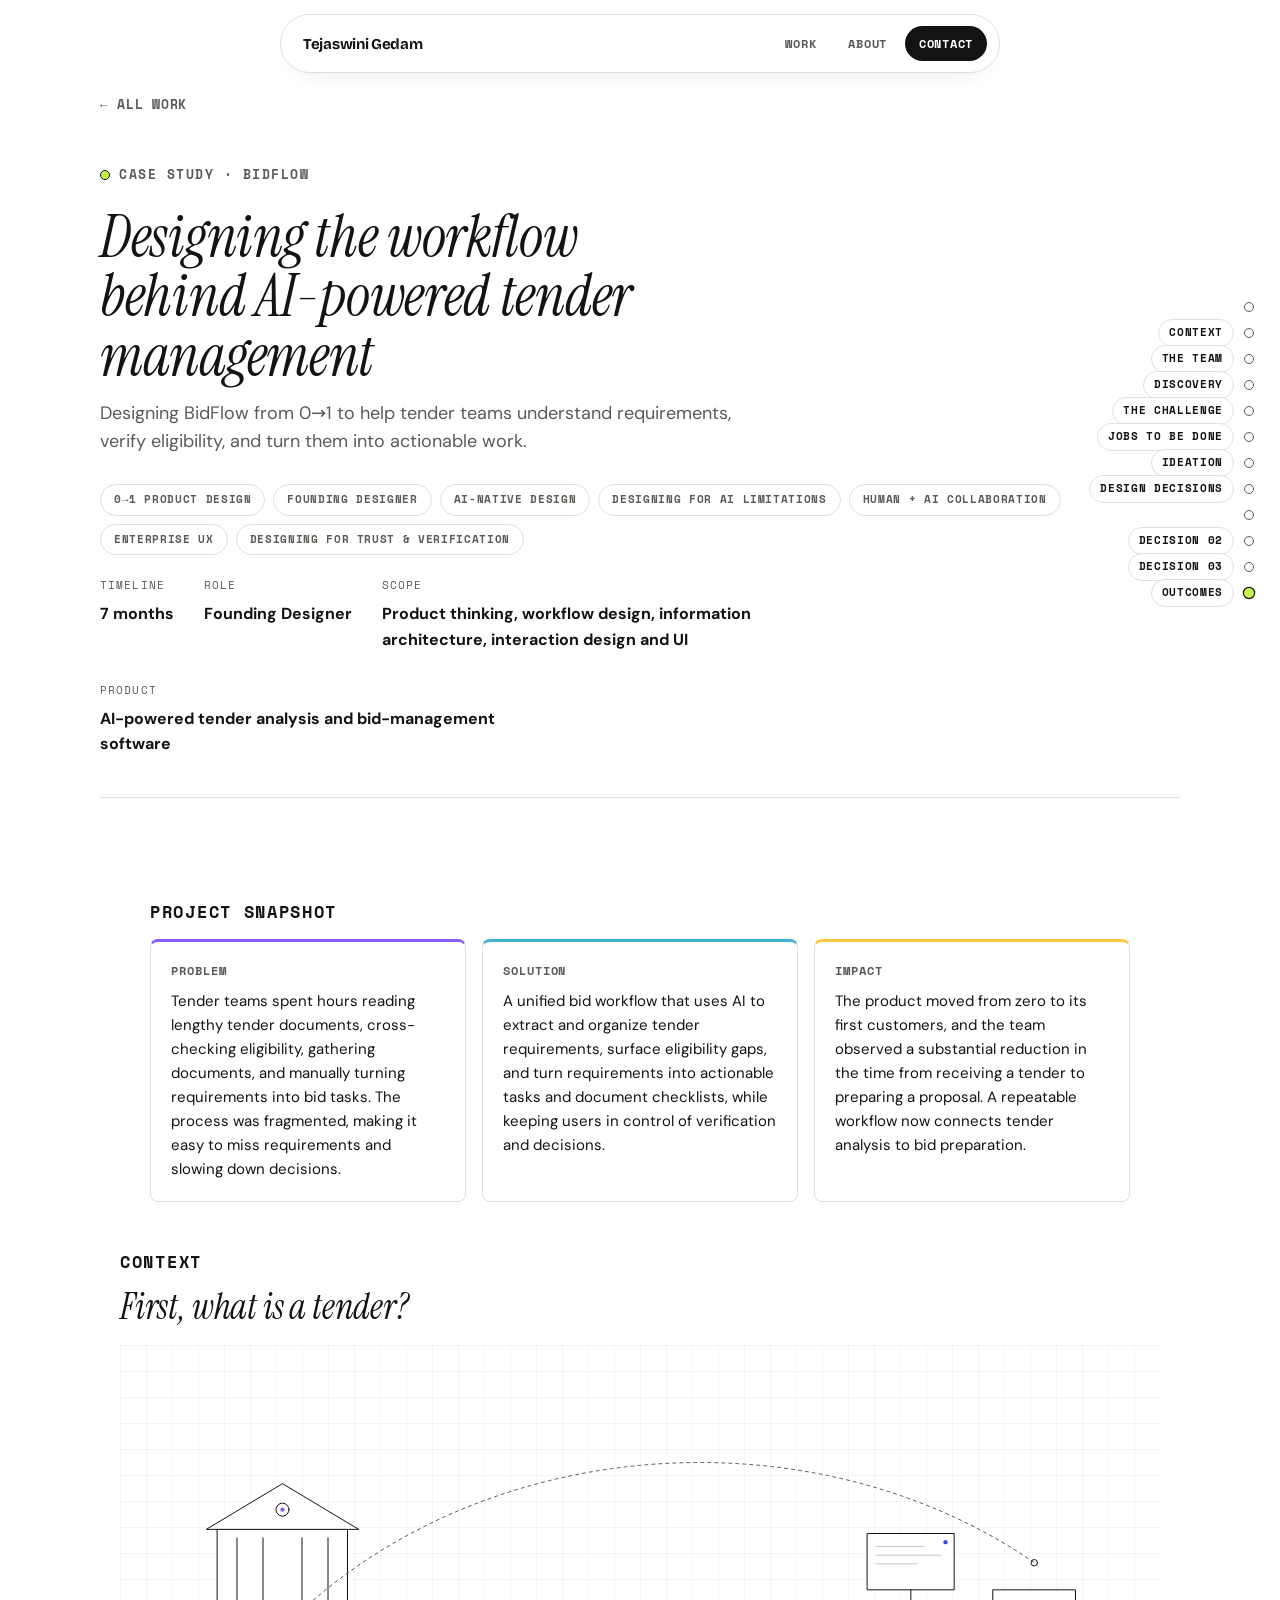
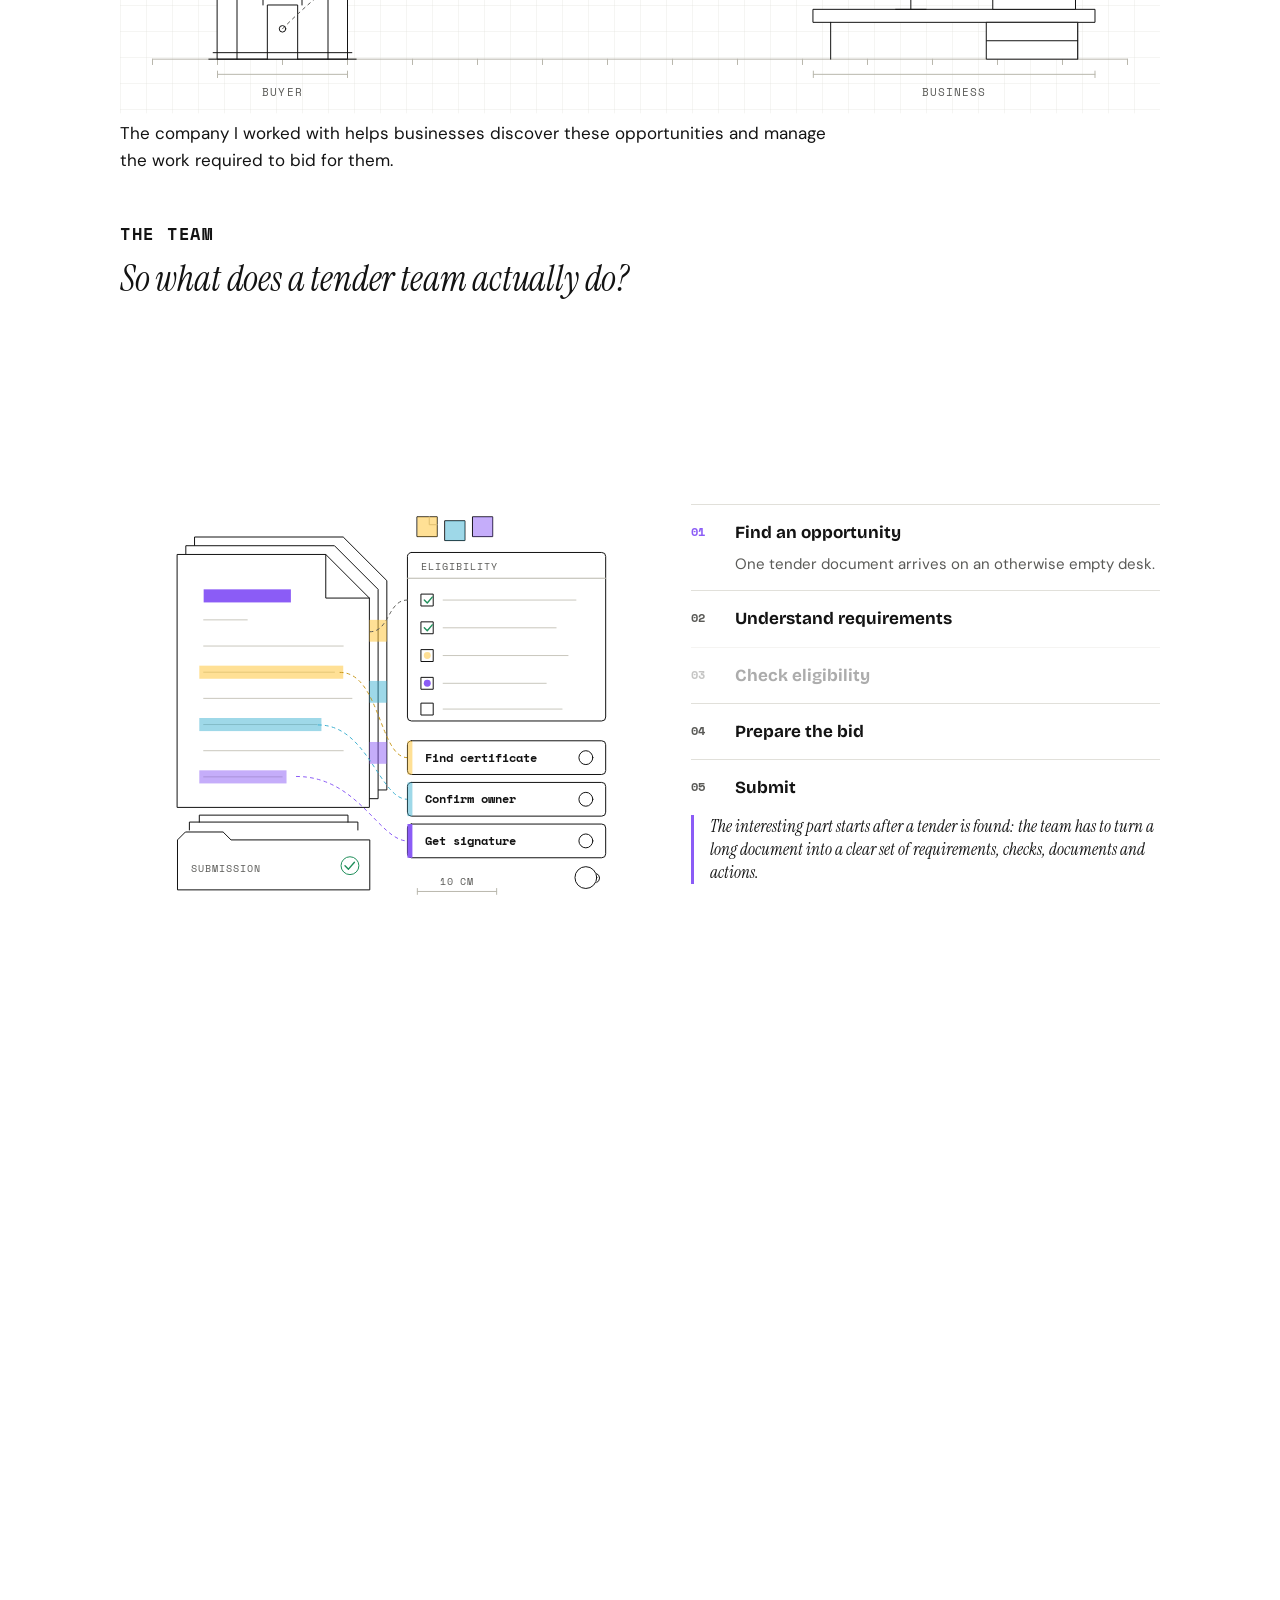
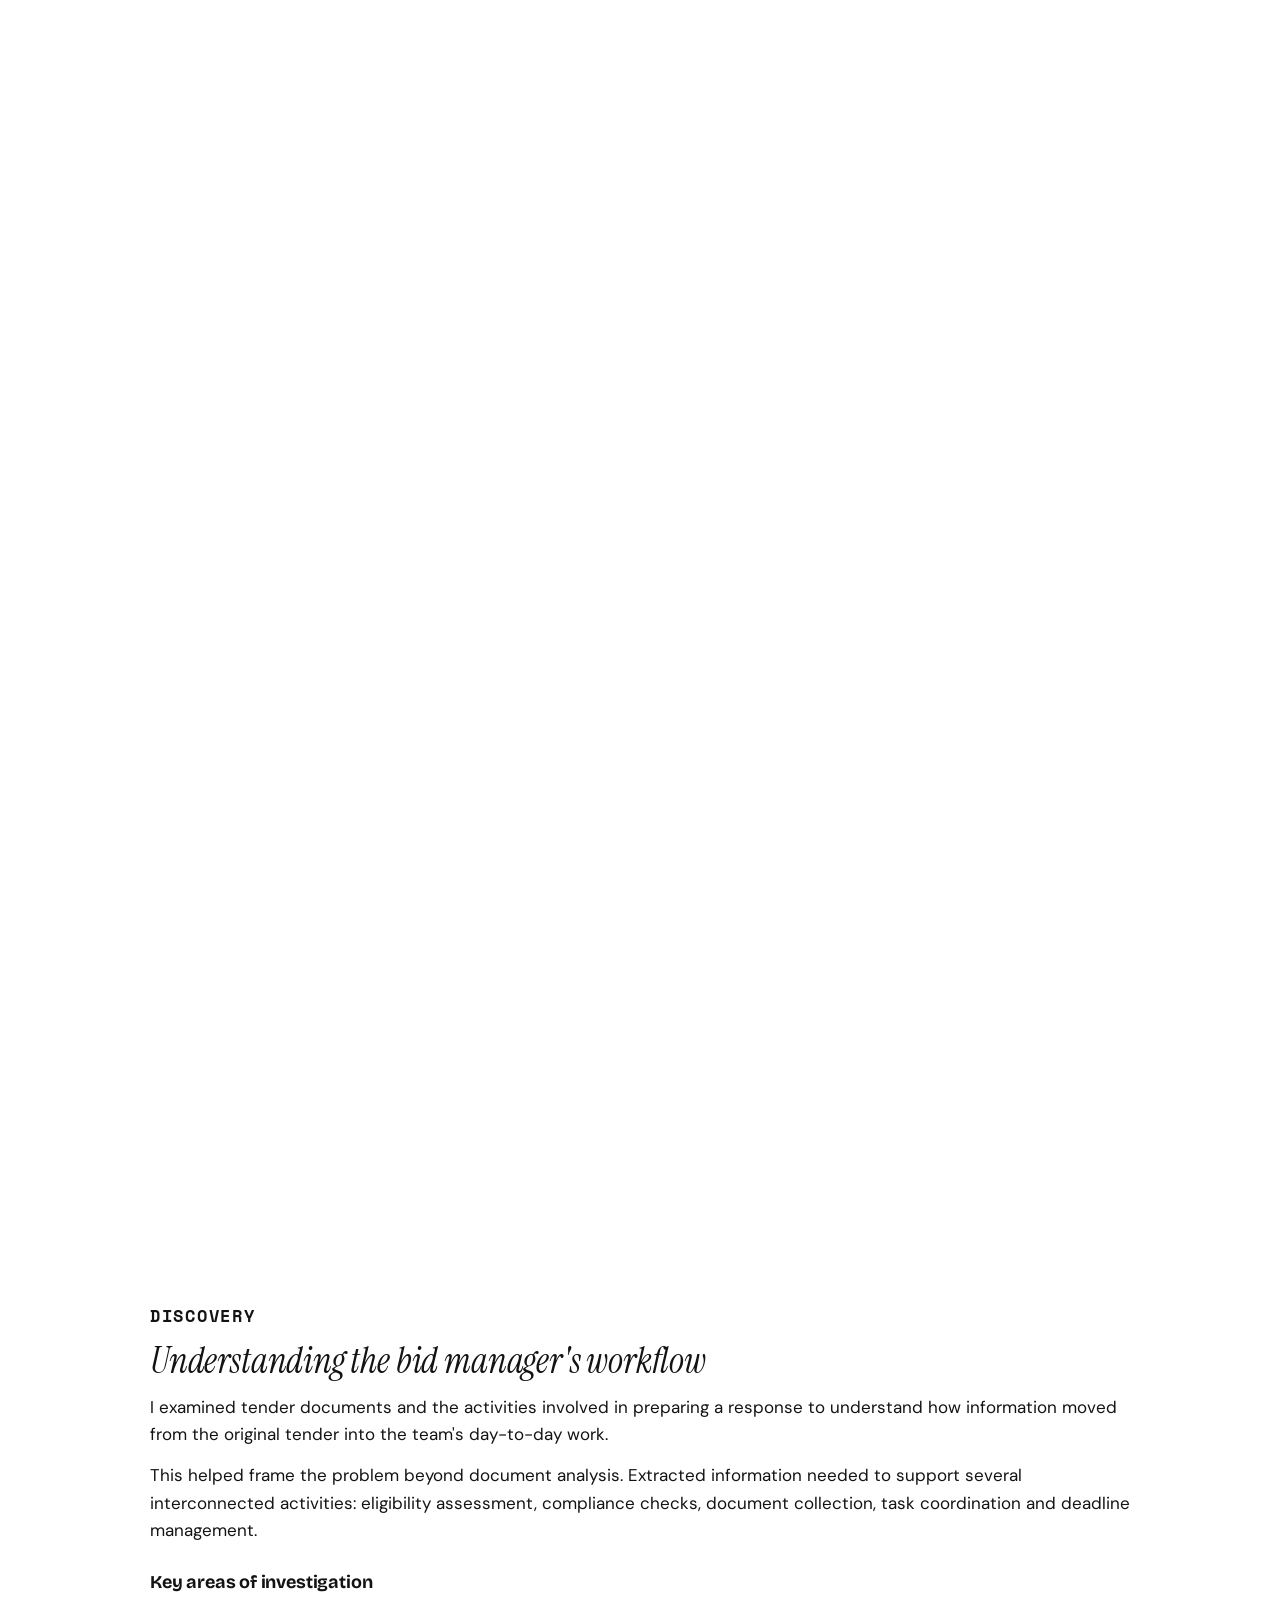
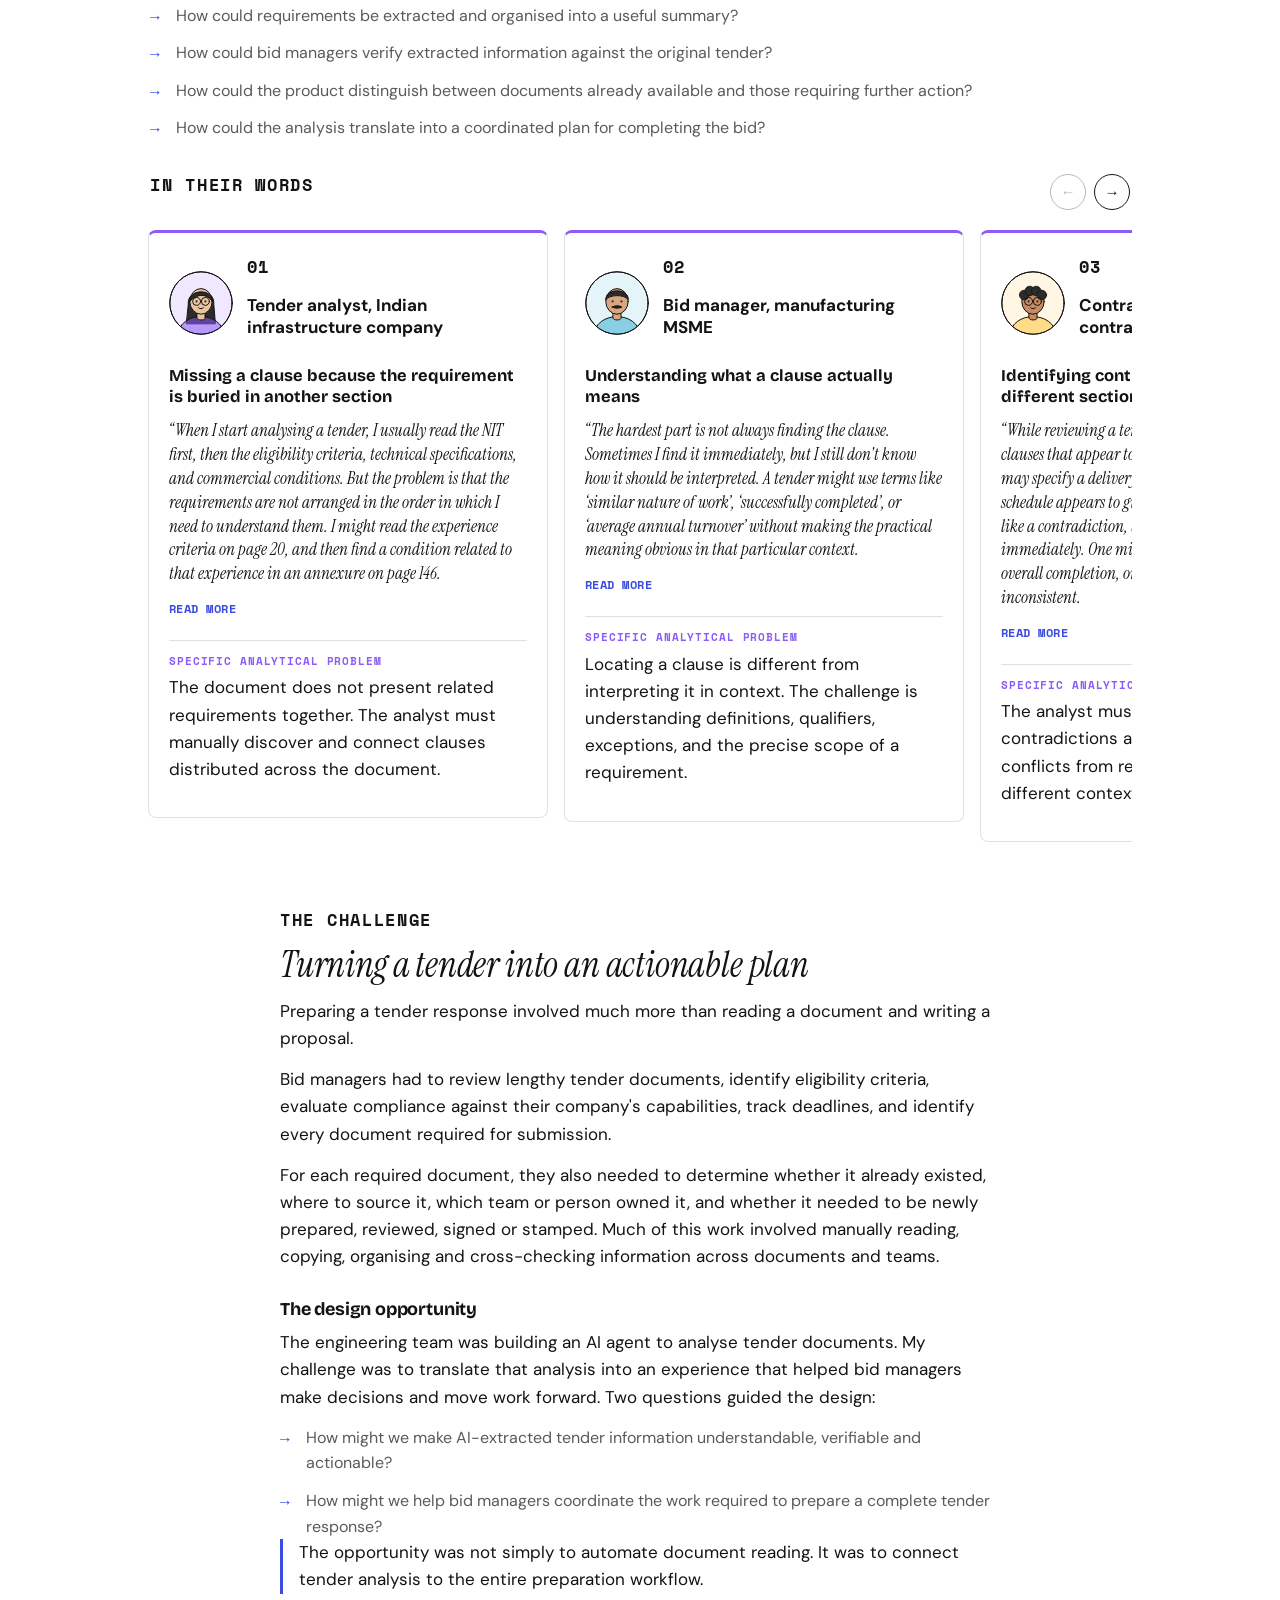
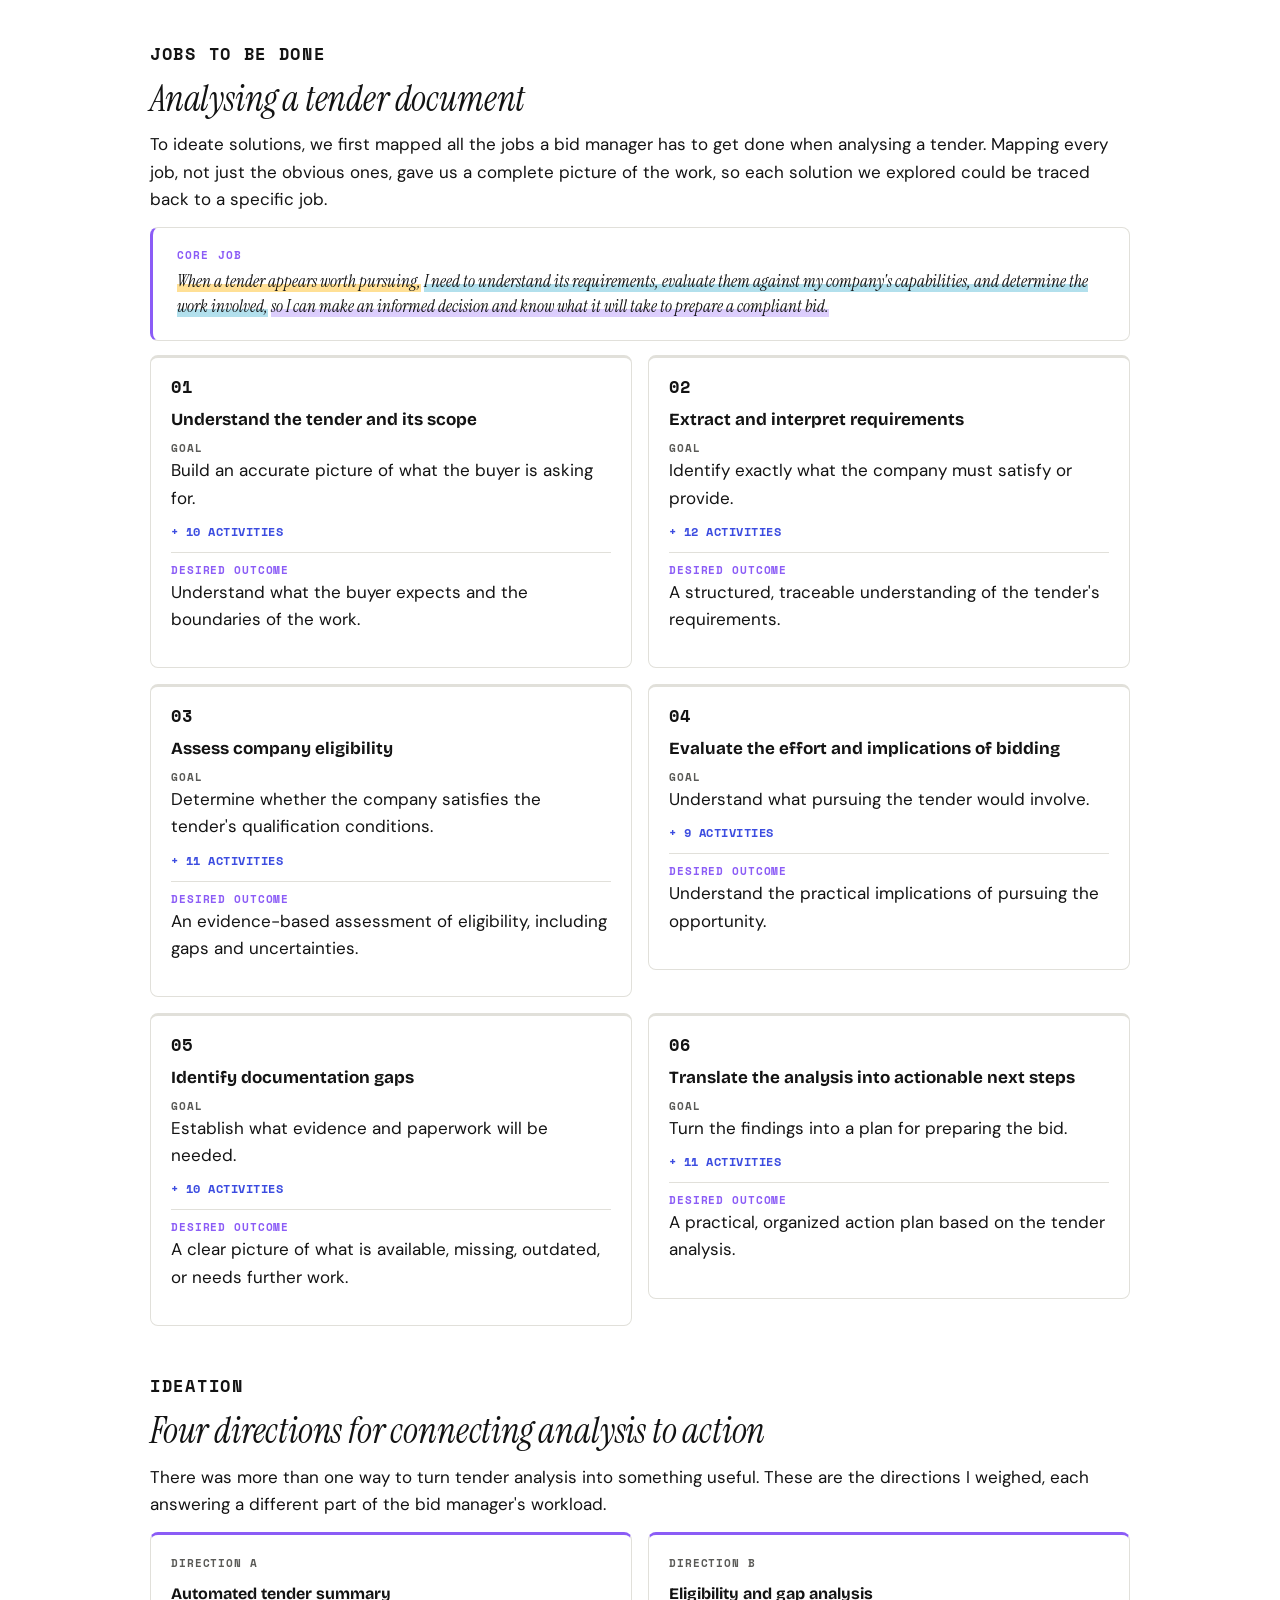
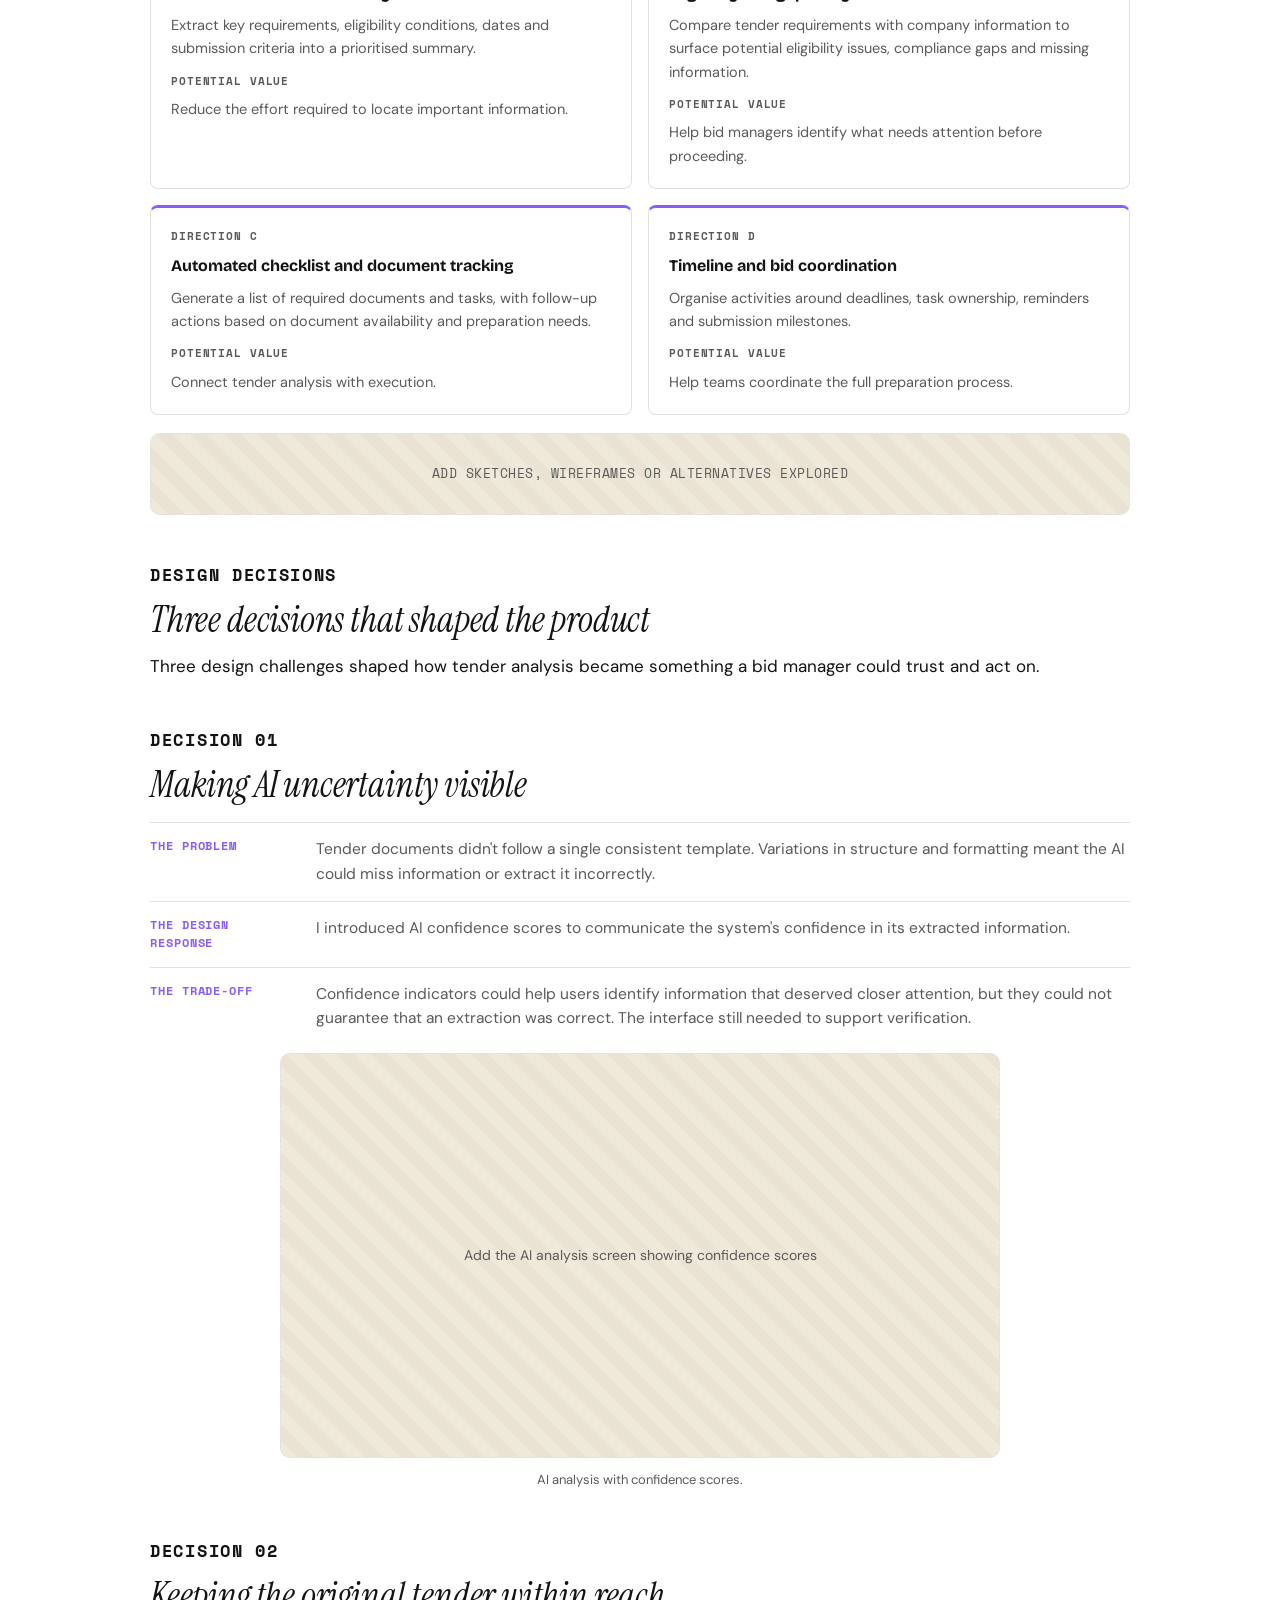
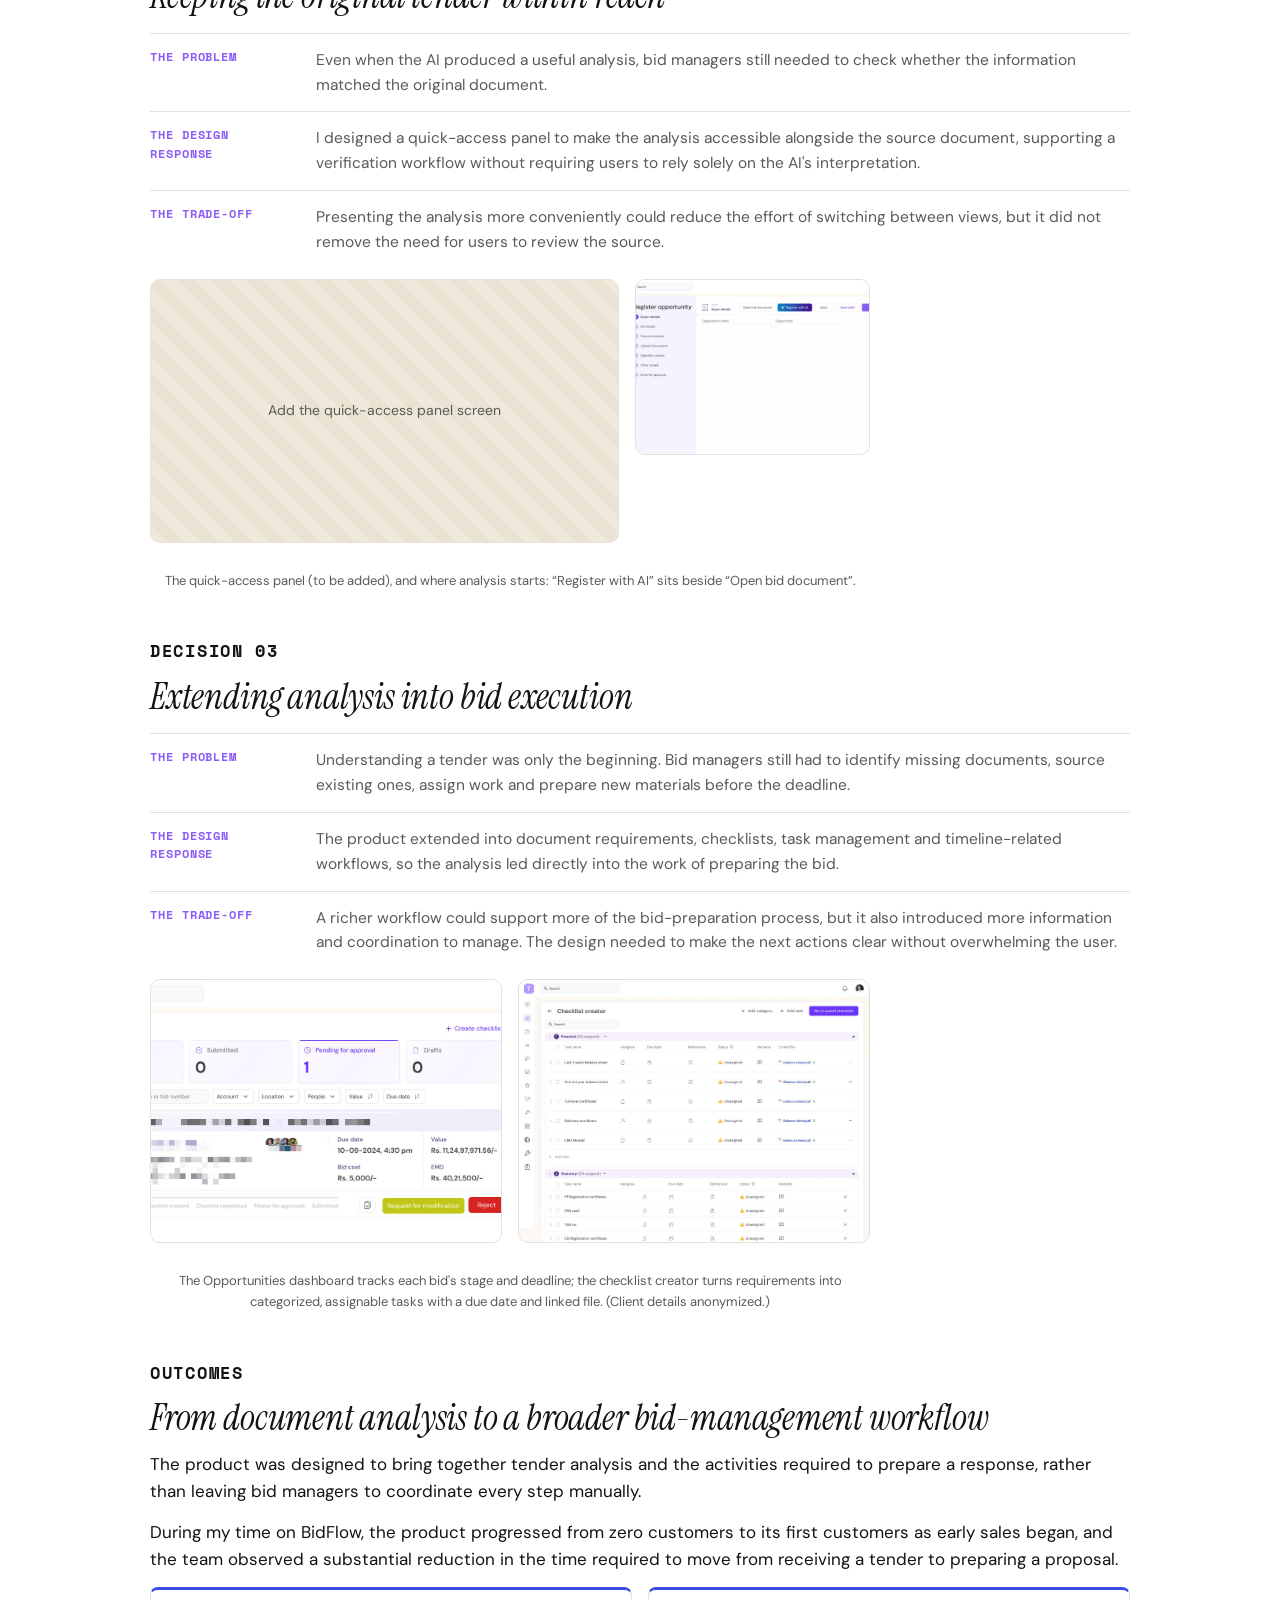
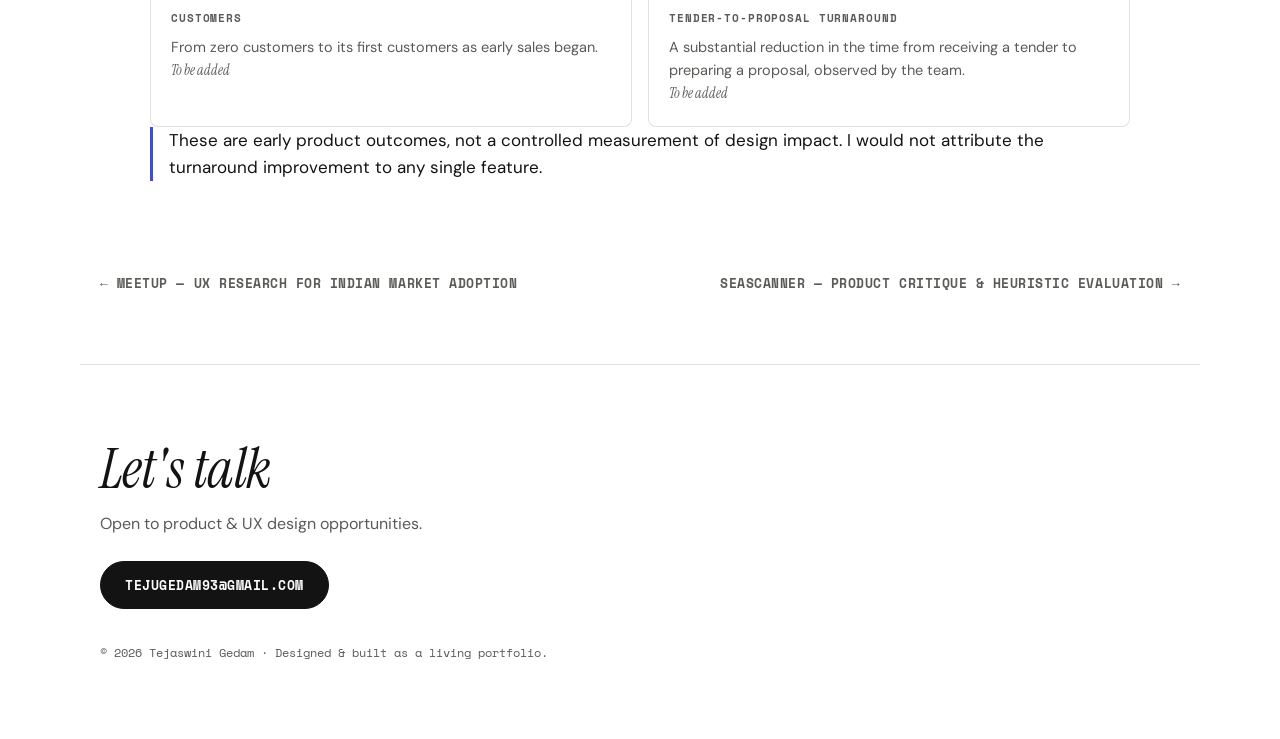
==== work/bidflow.html @ 1a40ba72 "seascanner" ====
<!doctype html>
<html lang="en">
<head>
<meta charset="utf-8">
<meta name="viewport" content="width=device-width, initial-scale=1">
<title>BidFlow — Designing the workflow behind AI-powered tender management — Tejaswini Gedam</title>
<meta name="description" content="Tejaswini Gedam — Product &amp; UX Designer. I design clear, human-centered products for complex, information-heavy workflows.">
<link rel="preload" as="font" type="font/woff2" href="../fonts/instrument-serif-latin.woff2" crossorigin>
<link rel="preload" as="font" type="font/woff2" href="../fonts/space-mono-latin.woff2" crossorigin>
<link rel="preload" as="font" type="font/woff2" href="../fonts/bricolage-grotesque-latin.woff2" crossorigin>
<link rel="preload" as="font" type="font/woff2" href="../fonts/dm-sans-latin.woff2" crossorigin>
<link rel="stylesheet" href="../fonts/fonts.css">
<link rel="stylesheet" href="../styles.css">
</head>
<body>

<header class="nav">
  <a class="brand" href="../index.html">Tejaswini Gedam</a>
  <nav>
    <a href="../index.html#work">Work</a>
    <a href="../index.html#about">About</a>
    <a href="mailto:tejugedam93@gmail.com">Contact</a>
  </nav>
</header>
<main class="case">
  <a class="back" href="../index.html#work">← All work</a>
  <header class="case-hero" data-key="B">
    <p class="eyebrow">Case study · BidFlow</p>
    <h1>Designing the workflow behind AI-powered tender management</h1>
    <p class="lede">Designing BidFlow from 0→1 to help tender teams understand requirements, verify eligibility, and turn them into actionable work.</p>
    <div class="tags"><span class="tag">0→1 Product Design</span><span class="tag">Founding Designer</span><span class="tag">AI-Native Design</span><span class="tag">Designing for AI Limitations</span><span class="tag">Human + AI Collaboration</span><span class="tag">Enterprise UX</span><span class="tag">Designing for Trust &amp; Verification</span></div>
    <div class="meta"><div><dt>Timeline</dt><dd>7 months</dd></div><div><dt>Role</dt><dd>Founding Designer</dd></div><div><dt>Scope</dt><dd>Product thinking, workflow design, information architecture, interaction design and UI</dd></div><div><dt>Product</dt><dd>AI-powered tender analysis and bid-management software</dd></div></div>
  </header>

  

  <div class="sheet">
  <section class="case-block" style="max-width:980px">
    <p class="beat">Project snapshot</p>
    <div class="snapshot"><div class="snapshot-item problem"><span>Problem</span><p>Tender teams spent hours reading lengthy tender documents, cross-checking eligibility, gathering documents, and manually turning requirements into bid tasks. The process was fragmented, making it easy to miss requirements and slowing down decisions.</p></div><div class="snapshot-item focus"><span>Solution</span><p>A unified bid workflow that uses AI to extract and organize tender requirements, surface eligibility gaps, and turn requirements into actionable tasks and document checklists, while keeping users in control of verification and decisions.</p></div><div class="snapshot-item outcome"><span>Impact</span><p>The product moved from zero to its first customers, and the team observed a substantial reduction in the time from receiving a tender to preparing a proposal. A repeatable workflow now connects tender analysis to bid preparation.</p></div></div>
  </section>

  <section class="case-block story-block" style="max-width:1040px">
    <p class="beat">Context</p>
    <h2>First, what is a tender?</h2>
    
    <div class="fig-a">
      <svg class="fig" viewBox="0 0 960 340" role="img" aria-label="An illustrated scene. A buyer's building publishes a tender document, which travels across to a business's desk.">
        <defs><pattern id="gridA" width="24" height="24" patternUnits="userSpaceOnUse"><path class="fg-grid" d="M24 0H0V24"/></pattern></defs>
        <rect width="960" height="340" fill="url(#gridA)"/>
        <line class="fg-soft" x1="30" y1="290" x2="930" y2="290"/>
        <path class="fg-soft" d="M30 290v5M90 290v5M150 290v5M210 290v5M270 290v5M330 290v5M390 290v5M450 290v5M510 290v5M570 290v5M630 290v5M690 290v5M750 290v5M810 290v5M870 290v5M930 290v5"/>

        <path class="fg-paper" d="M90 170H210V290H90Z"/>
        <path class="fg-paper" d="M80 170L150 128L220 170Z"/>
        <path class="fg-line" d="M108 178V290M132 178V240M168 178V240M192 178V290"/>
        <path class="fg-paper" d="M136 290V240H164V290"/>
        <path class="fg-line" d="M82 290H218M86 284H214"/>
        <circle class="fg-line" cx="150" cy="152" r="6"/><circle class="fg-v" cx="150" cy="152" r="2"/>
        <path class="fg-soft" d="M90 304H210M90 301V307M210 301V307"/>
        <text class="fg-txt" x="150" y="324" text-anchor="middle">Buyer</text>

        <path class="fg-paper" d="M640 244H900V256H640Z"/>
        <path class="fg-line" d="M656 256V290M884 256V290"/>
        <path class="fg-paper" d="M800 256H884V290H800ZM800 273H884"/>
        <path class="fg-paper" d="M690 174H770V226H690Z"/>
        <path class="fg-line" d="M730 226V244M716 244H744"/>
        <path class="fg-soft2" d="M698 186H742M698 194H758M698 202H736"/><circle class="fg-b" cx="762" cy="182" r="2"/>
        <path class="fg-paper" d="M806 226H882V244H806Z"/>
        <path class="fg-soft" d="M640 304H900M640 301V307M900 301V307"/>
        <text class="fg-txt" x="770" y="324" text-anchor="middle">Business</text>

        <path id="tender-route" class="fg-route" d="M150 262C330 80 640 60 844 201"/>
        <circle class="fg-line" cx="150" cy="262" r="3"/><circle class="fg-line" cx="844" cy="201" r="3"/>

        <path class="fg-soft fl fl1" d="M140 46V124"/>
        <path class="fg-soft fl fl2" d="M478 46V112"/>
        <path class="fg-soft fl fl3" d="M708 46V166"/>

        <g id="tender-sheet" transform="translate(844 201) rotate(0) translate(-22 -29)"><path class="fg-paper" d="M0 0H34L44 10V58H0Z"/><path class="fg-line" d="M34 0V10H44"/><rect x="6" y="8" width="20" height="3" class="fg-v"/><path class="fg-soft2" d="M6 15H16 M6 21H38 M6 27H36 M6 33H40 M6 39H32 M6 45H38 M6 51H24"/></g>      </svg>
      <p class="fn fn1" style="left:14%"><b>1</b>Government / enterprise needs something</p>
      <p class="fn fn2" style="left:49%"><b>2</b>Publishes a tender</p>
      <p class="fn fn3" style="left:73%"><b>3</b>Companies compete to win the contract</p>
    </div>
    <p class="fig-closing">The company I worked with helps businesses discover these opportunities and manage the work required to bid for them.</p>
  </section>

  <section class="case-block story-block" style="max-width:1040px">
    <p class="beat">The team</p>
    <h2>So what does a tender team actually do?</h2>
    <div class="story-desk">
      <div class="story-stage">
        <div class="desk-fig">
        <svg class="fig" viewBox="0 0 520 420" role="img" aria-label="A top-down view of a desk that fills with work as a single tender document is read, checked and broken into tasks.">
          <g class="dg fade s5"><path class="fg-paper" d="M300 24h20v20h-20z"/><path class="fg-soft" d="M312 24v8h8"/><path class="fg-paper" d="M328 28h20v20h-20z"/><path class="fg-paper" d="M356 24h20v20h-20z"/><path class="fg-y" d="M300 24h20v20h-20z"/><path class="fg-s" d="M328 28h20v20h-20z"/><path class="fg-vt" d="M356 24h20v20h-20z"/></g>

          <g transform="translate(58 62) scale(4.4)">
            <g class="dg fade s2"><path class="fg-paper" d="M0 0H34L44 10V58H0Z" transform="translate(4 -4)"/><path class="fg-paper" d="M0 0H34L44 10V58H0Z" transform="translate(2 -2)"/></g>
            <g class="s1"><path class="fg-paper" d="M0 0H34L44 10V58H0Z"/><path class="fg-line" d="M34 0V10H44"/><rect x="6" y="8" width="20" height="3" class="fg-v"/><path class="fg-soft2" d="M6 15H16 M6 21H38 M6 27H36 M6 33H40 M6 39H32 M6 45H38 M6 51H24"/></g>
            <g class="dg fade s2"><rect class="fg-y" x="5" y="25.5" width="33" height="3"/><rect class="fg-s" x="5" y="37.5" width="28" height="3"/><rect class="fg-vt" x="5" y="49.5" width="20" height="3"/>
              <rect class="fg-y" x="44" y="15" width="4" height="5"/><rect class="fg-s" x="44" y="29" width="4" height="5"/><rect class="fg-vt" x="44" y="43" width="4" height="5"/></g>
          </g>

          <g class="dg s3">
            <rect x="290" y="60" width="200" height="170" rx="4" class="fg-paper"/>
            <path class="fg-soft" d="M290 86H490"/>
            <text class="fg-txt" x="304" y="78">Eligibility</text>
            <rect x="304" y="102" width="12" height="12" class="fg-line"/><path class="fg-ok" d="M307 108l3 3 5-6"/><path class="fg-soft2" d="M326 108H460"/>
            <rect x="304" y="130" width="12" height="12" class="fg-line"/><path class="fg-ok" d="M307 136l3 3 5-6"/><path class="fg-soft2" d="M326 136H440"/>
            <rect x="304" y="158" width="12" height="12" class="fg-line"/><circle class="fg-y" cx="310" cy="164" r="3.5"/><path class="fg-soft2" d="M326 164H452"/>
            <rect x="304" y="186" width="12" height="12" class="fg-line"/><circle class="fg-v" cx="310" cy="192" r="3.5"/><path class="fg-soft2" d="M326 192H430"/>
            <rect x="304" y="212" width="12" height="12" class="fg-line"/><path class="fg-soft2" d="M326 218H446"/>
            <path class="fg-route" d="M252 140C272 140 270 108 290 108"/>
          </g>

          <g class="dg fade s4">
            <path class="fg-route c-y" d="M222 181C262 181 262 267 290 267"/>
            <path class="fg-route c-s" d="M200 234C250 234 262 309 290 309"/>
            <path class="fg-route c-v" d="M178 286C240 286 262 351 290 351"/>
          </g>
          <g class="dg fade s4">
            <g class="chip" style="--cd:0ms"><rect x="290" y="250" width="200" height="34" rx="4" class="fg-paper"/><rect x="290" y="250" width="5" height="34" class="fg-y"/><text class="fg-txt2" x="308" y="271">Find certificate</text><circle class="fg-line" cx="470" cy="267" r="7"/></g>
            <g class="chip" style="--cd:120ms"><rect x="290" y="292" width="200" height="34" rx="4" class="fg-paper"/><rect x="290" y="292" width="5" height="34" class="fg-s"/><text class="fg-txt2" x="308" y="313">Confirm owner</text><circle class="fg-line" cx="470" cy="309" r="7"/></g>
            <g class="chip" style="--cd:240ms"><rect x="290" y="334" width="200" height="34" rx="4" class="fg-paper"/><rect x="290" y="334" width="5" height="34" class="fg-v"/><text class="fg-txt2" x="308" y="355">Get signature</text><circle class="fg-line" cx="470" cy="351" r="7"/></g>
          </g>

          <g class="dg s5">
            <path class="fg-line" d="M70 340V332H240V340M80 332V325H230V332"/>
            <path class="fg-paper" d="M58 400V350L66 342H104L112 350H252V400Z"/>
            <text class="fg-txt" x="72" y="382">Submission</text>
            <circle class="fg-ok-c" cx="232" cy="376" r="9"/><path class="fg-ok" d="M227 376l3.5 3.5 6-7"/>
            <circle class="fg-line" cx="470" cy="388" r="11"/><path class="fg-line" d="M481 384a5 5 0 0 1 0 9"/>
          </g>
          <path class="fg-soft" d="M300 402H380M300 399V405M380 399V405"/>
          <text class="fg-txt" x="340" y="395" text-anchor="middle">10 cm</text>
        </svg>
        </div>
        <div class="desk-copy">
          <ol class="desk-steps"><li class="ds"><span class="ds-n">01</span><div><h4>Find an opportunity</h4><p>One tender document arrives on an otherwise empty desk.</p></div></li><li class="ds"><span class="ds-n">02</span><div><h4>Understand requirements</h4><p>Pages turn. Clauses get highlighted. Tabs mark the sections that matter.</p></div></li><li class="ds"><span class="ds-n">03</span><div><h4>Check eligibility</h4><p>A checklist appears beside the document, with conditions to verify.</p></div></li><li class="ds"><span class="ds-n">04</span><div><h4>Prepare the bid</h4><p>Requirements peel away from the document and become tasks: find the certificate, confirm the owner, get the signature.</p></div></li><li class="ds"><span class="ds-n">05</span><div><h4>Submit</h4><p>The team assembles the final documents, but the desk is still full of all the work it took to get there.</p></div></li></ol>
          <p class="desk-final">The interesting part starts after a tender is found: the team has to turn a long document into a clear set of requirements, checks, documents and actions.</p>
        </div>
      </div>
    </div>
  </section>

  <section class="case-block" style="max-width:980px">
    <p class="beat">Discovery</p>
    <h2>Understanding the bid manager's workflow</h2>
    <p>I examined tender documents and the activities involved in preparing a response to understand how information moved from the original tender into the team's day-to-day work.</p><p>This helped frame the problem beyond document analysis. Extracted information needed to support several interconnected activities: eligibility assessment, compliance checks, document collection, task coordination and deadline management.</p>
    <h3 class="sub-head">Key areas of investigation</h3>
    <ul class="ticks"><li>How could requirements be extracted and organised into a useful summary?</li><li>How could bid managers verify extracted information against the original tender?</li><li>How could the product distinguish between documents already available and those requiring further action?</li><li>How could the analysis translate into a coordinated plan for completing the bid?</li></ul>
    
    <div class="vq-wrap">
      <svg width="0" height="0" style="position:absolute" aria-hidden="true"><defs><clipPath id="avclip"><circle cx="40" cy="40" r="39"/></clipPath></defs></svg>
      <div class="vq-bar"><p class="vq-label">In their words</p>
        <div class="vq-nav"><button type="button" class="vq-btn" data-dir="-1" aria-label="Previous quote" hidden>&larr;</button><button type="button" class="vq-btn" data-dir="1" aria-label="Next quote" hidden>&rarr;</button></div>
      </div>
      <div class="vq-rail" tabindex="0" aria-label="User quotes, scroll horizontally">
        <article class="vq">
          <div class="vq-head"><svg class="avatar-ill" viewBox="0 0 80 80" aria-hidden="true">
    <circle cx="40" cy="40" r="39" fill="#8b5cf6" fill-opacity=".14" class="av-l"/>
    <g clip-path="url(#avclip)">
      <path class="av-l" fill="#2b2b2b" d="M24 42C22 20 58 20 56 42L58 66H22Z"/>
      <path class="av-l" fill="#8b5cf6" fill-opacity=".55" d="M10 82C12 64 27 57 40 57C53 57 68 64 70 82Z"/>
      <path class="av-l" fill="#e8c4a0" d="M35 48H45V59C45 62 35 62 35 59Z"/>
      
      
      
      <ellipse class="av-l" fill="#e8c4a0" cx="40" cy="38" rx="14" ry="16"/>
      
      <path class="av-l" fill="#2b2b2b" d="M26 38C25 22 55 22 54 38C48 28 34 28 26 38Z"/>
      <circle cx="34.5" cy="38" r="1.3" fill="#2b2b2b"/><circle cx="45.5" cy="38" r="1.3" fill="#2b2b2b"/>
      <circle class="av-l" cx="34.5" cy="38" r="5" fill="none"/><circle class="av-l" cx="45.5" cy="38" r="5" fill="none"/><path class="av-l" d="M39.5 38H40.5"/>
      <path class="av-l" fill="none" d="M37 46C39 47.5 41 47.5 43 46"/>
    </g>
    <circle cx="40" cy="40" r="39" fill="none" class="av-l"/>
  </svg><div><p class="vq-n">01</p><p class="vq-role">Tender analyst, Indian infrastructure company</p></div></div>
          <h4 class="vq-title">Missing a clause because the requirement is buried in another section</h4>
          <blockquote class="vq-body"><p>&ldquo;When I start analysing a tender, I usually read the NIT first, then the eligibility criteria, technical specifications, and commercial conditions. But the problem is that the requirements are not arranged in the order in which I need to understand them. I might read the experience criteria on page 20, and then find a condition related to that experience in an annexure on page 146.</p><details><summary>Read more</summary><p>For example, the main section might say that bidders must have completed similar projects above a certain value. It sounds straightforward. But somewhere else, the tender defines what counts as a similar project, which completion period is acceptable, and what information the certificate must contain. If I read those sections several hours apart, I have to remember that they are connected.</p><p>I end up searching the PDF repeatedly, checking the table of contents, following references, and rereading clauses just to make sure I have not missed a condition. Even after finishing the document, I am not always confident that I have found every requirement relevant to a particular eligibility criterion.&rdquo;</p></details></blockquote>
          <p class="vq-prob"><span>Specific analytical problem</span>The document does not present related requirements together. The analyst must manually discover and connect clauses distributed across the document.</p>
        </article>
        <article class="vq">
          <div class="vq-head"><svg class="avatar-ill" viewBox="0 0 80 80" aria-hidden="true">
    <circle cx="40" cy="40" r="39" fill="#3fb1d1" fill-opacity=".14" class="av-l"/>
    <g clip-path="url(#avclip)">
      
      <path class="av-l" fill="#3fb1d1" fill-opacity=".55" d="M10 82C12 64 27 57 40 57C53 57 68 64 70 82Z"/>
      <path class="av-l" fill="#d9a77f" d="M35 48H45V59C45 62 35 62 35 59Z"/>
      
      
      
      <ellipse class="av-l" fill="#d9a77f" cx="40" cy="38" rx="14" ry="16"/>
      
      <path class="av-l" fill="#2b2b2b" d="M26 36C25 21 55 21 54 36C50 29 30 29 26 36Z"/>
      <circle cx="34.5" cy="38" r="1.3" fill="#2b2b2b"/><circle cx="45.5" cy="38" r="1.3" fill="#2b2b2b"/>
      
      <path class="av-l" fill="#2b2b2b" d="M34 45C37 43 43 43 46 45C43 47 37 47 34 45Z"/>
    </g>
    <circle cx="40" cy="40" r="39" fill="none" class="av-l"/>
  </svg><div><p class="vq-n">02</p><p class="vq-role">Bid manager, manufacturing MSME</p></div></div>
          <h4 class="vq-title">Understanding what a clause actually means</h4>
          <blockquote class="vq-body"><p>&ldquo;The hardest part is not always finding the clause. Sometimes I find it immediately, but I still don't know how it should be interpreted. A tender might use terms like ‘similar nature of work’, ‘successfully completed’, or ‘average annual turnover’ without making the practical meaning obvious in that particular context.</p><details><summary>Read more</summary><p>For instance, if the tender asks for experience in similar work, does supplying the equipment alone count, or does the authority expect installation and commissioning as well? The answer may depend on the definition given somewhere else in the tender. I have to read the surrounding clauses and look for qualifications that change the meaning.</p><p>I don't want a tool that simply highlights the sentence containing the word ‘experience’. I need help understanding the complete condition, including its exceptions, definitions, and references. Otherwise, I still have to do the same interpretation work manually.&rdquo;</p></details></blockquote>
          <p class="vq-prob"><span>Specific analytical problem</span>Locating a clause is different from interpreting it in context. The challenge is understanding definitions, qualifiers, exceptions, and the precise scope of a requirement.</p>
        </article>
        <article class="vq">
          <div class="vq-head"><svg class="avatar-ill" viewBox="0 0 80 80" aria-hidden="true">
    <circle cx="40" cy="40" r="39" fill="#ffc63f" fill-opacity=".14" class="av-l"/>
    <g clip-path="url(#avclip)">
      
      <path class="av-l" fill="#ffc63f" fill-opacity=".55" d="M10 82C12 64 27 57 40 57C53 57 68 64 70 82Z"/>
      <path class="av-l" fill="#c68b63" d="M35 48H45V59C45 62 35 62 35 59Z"/>
      
      
      
      <ellipse class="av-l" fill="#c68b63" cx="40" cy="38" rx="14" ry="16"/>
      
      <g class="av-l" fill="#2b2b2b"><circle cx="29" cy="30" r="6"/><circle cx="36" cy="25" r="6"/><circle cx="44" cy="25" r="6"/><circle cx="51" cy="30" r="6"/></g>
      <circle cx="34.5" cy="38" r="1.3" fill="#2b2b2b"/><circle cx="45.5" cy="38" r="1.3" fill="#2b2b2b"/>
      <circle class="av-l" cx="34.5" cy="38" r="5" fill="none"/><circle class="av-l" cx="45.5" cy="38" r="5" fill="none"/><path class="av-l" d="M39.5 38H40.5"/>
      <path class="av-l" fill="none" d="M37 46C39 47.5 41 47.5 43 46"/>
    </g>
    <circle cx="40" cy="40" r="39" fill="none" class="av-l"/>
  </svg><div><p class="vq-n">03</p><p class="vq-role">Contracts analyst, Indian EPC contractor</p></div></div>
          <h4 class="vq-title">Identifying contradictions between different sections</h4>
          <blockquote class="vq-body"><p>&ldquo;While reviewing a tender, I sometimes come across two clauses that appear to say different things. One section may specify a delivery period of 90 days, while another schedule appears to give 120 days. At first glance, it looks like a contradiction, but I cannot conclude that immediately. One might refer to delivery and the other to overall completion, or the clauses might genuinely be inconsistent.</p><details><summary>Read more</summary><p>The difficulty is that I have to identify these differences myself. I search for the relevant terms, compare the surrounding paragraphs, and follow any references to the contract conditions. The wording may be different enough that a basic keyword search does not bring both clauses to my attention.</p><p>What takes time is establishing whether two statements are actually inconsistent, whether one qualifies the other, or whether they apply to different circumstances. I would like to see potentially conflicting clauses together, with their exact locations, so I can examine them instead of discovering them accidentally during a second or third read.&rdquo;</p></details></blockquote>
          <p class="vq-prob"><span>Specific analytical problem</span>The analyst must detect potential contradictions and distinguish genuine conflicts from requirements that apply in different contexts.</p>
        </article>
        <article class="vq">
          <div class="vq-head"><svg class="avatar-ill" viewBox="0 0 80 80" aria-hidden="true">
    <circle cx="40" cy="40" r="39" fill="#3b4ce0" fill-opacity=".14" class="av-l"/>
    <g clip-path="url(#avclip)">
      
      <path class="av-l" fill="#3b4ce0" fill-opacity=".55" d="M10 82C12 64 27 57 40 57C53 57 68 64 70 82Z"/>
      <path class="av-l" fill="#e8c4a0" d="M35 48H45V59C45 62 35 62 35 59Z"/>
      
      
      
      <ellipse class="av-l" fill="#e8c4a0" cx="40" cy="38" rx="14" ry="16"/>
      
      <circle class="av-l" cx="40" cy="17" r="6" fill="#5a4636"/><path class="av-l" fill="#5a4636" d="M26 36C25 21 55 21 54 36C50 29 30 29 26 36Z"/>
      <circle cx="34.5" cy="38" r="1.3" fill="#2b2b2b"/><circle cx="45.5" cy="38" r="1.3" fill="#2b2b2b"/>
      
      <path class="av-l" fill="none" d="M37 46C39 47.5 41 47.5 43 46"/>
    </g>
    <circle cx="40" cy="40" r="39" fill="none" class="av-l"/>
  </svg><div><p class="vq-n">04</p><p class="vq-role">Technical bid analyst, electrical equipment supplier</p></div></div>
          <h4 class="vq-title">Understanding which requirements are mandatory and which are not</h4>
          <blockquote class="vq-body"><p>&ldquo;A tender can contain hundreds of technical requirements, and not every requirement has the same consequence. Some are mandatory eligibility conditions, some are technical pass/fail requirements, some contribute to evaluation scores, and others describe contractual obligations after award.</p><details><summary>Read more</summary><p>When I read a clause, I have to establish what role it plays in the evaluation. If I interpret a scored feature as compulsory, I might incorrectly conclude that our product is ineligible. On the other hand, if I treat a mandatory condition as merely desirable, we could prepare a bid that fails technical evaluation.</p><p>The difficulty is that these distinctions are not always presented in one consistent format. The document might describe a condition in the technical section and explain its evaluation consequence somewhere else. I need to connect the requirement to the relevant evaluation rules rather than classify it based on a single sentence.&rdquo;</p></details></blockquote>
          <p class="vq-prob"><span>Specific analytical problem</span>Classifying requirements according to their actual role and consequences, using the complete tender rather than isolated wording.</p>
        </article>
        <article class="vq">
          <div class="vq-head"><svg class="avatar-ill" viewBox="0 0 80 80" aria-hidden="true">
    <circle cx="40" cy="40" r="39" fill="#1f8f5a" fill-opacity=".14" class="av-l"/>
    <g clip-path="url(#avclip)">
      
      <path class="av-l" fill="#1f8f5a" fill-opacity=".55" d="M10 82C12 64 27 57 40 57C53 57 68 64 70 82Z"/>
      <path class="av-l" fill="#a9714b" d="M35 48H45V59C45 62 35 62 35 59Z"/>
      
      
      <path class="av-l" fill="#2b2b2b" d="M26 40C27 56 53 56 54 40C50 48 30 48 26 40Z"/>
      <ellipse class="av-l" fill="#a9714b" cx="40" cy="38" rx="14" ry="16"/>
      <path class="av-l" fill="#2b2b2b" d="M26 40C27 56 53 56 54 40C50 48 30 48 26 40Z"/>
      
      <circle cx="34.5" cy="38" r="1.3" fill="#2b2b2b"/><circle cx="45.5" cy="38" r="1.3" fill="#2b2b2b"/>
      
      <path class="av-l" fill="none" d="M37 46C39 47.5 41 47.5 43 46"/>
    </g>
    <circle cx="40" cy="40" r="39" fill="none" class="av-l"/>
  </svg><div><p class="vq-n">05</p><p class="vq-role">Tender consultant, government procurement bids</p></div></div>
          <h4 class="vq-title">Cross-references make the meaning of a clause incomplete</h4>
          <blockquote class="vq-body"><p>&ldquo;Sometimes I read a technical specification that refers me to a particular schedule, and that schedule refers to an annexure or a separate standard. The original clause by itself does not contain enough information to understand the complete requirement.</p><details><summary>Read more</summary><p>For example, a specification may mention compliance with a particular standard, but the detailed acceptance criteria or testing requirements are provided elsewhere. I have to follow the reference, locate the correct version of the referenced material, and determine whether there are further references within it.</p><p>When there are many such references, it becomes difficult to keep track of what I have already checked and what remains unresolved. A clause can look simple until you follow all the references attached to it. I would like to see the connected provisions together without losing the exact source of each statement.&rdquo;</p></details></blockquote>
          <p class="vq-prob"><span>Specific analytical problem</span>The analyst must follow chains of references across schedules, annexures, standards, and other incorporated documents.</p>
        </article>
        <article class="vq">
          <div class="vq-head"><svg class="avatar-ill" viewBox="0 0 80 80" aria-hidden="true">
    <circle cx="40" cy="40" r="39" fill="#8a8a85" fill-opacity=".14" class="av-l"/>
    <g clip-path="url(#avclip)">
      
      <path class="av-l" fill="#8a8a85" fill-opacity=".55" d="M10 82C12 64 27 57 40 57C53 57 68 64 70 82Z"/>
      <path class="av-l" fill="#d9a77f" d="M35 48H45V59C45 62 35 62 35 59Z"/>
      
      <path class="av-l" fill="#8b5cf6" d="M38 59H42L43.5 72H36.5Z"/>
      
      <ellipse class="av-l" fill="#d9a77f" cx="40" cy="38" rx="14" ry="16"/>
      
      <path class="av-l" fill="#9a9a9a" d="M26 36C25 21 55 21 54 36C50 29 30 29 26 36Z"/>
      <circle cx="34.5" cy="38" r="1.3" fill="#2b2b2b"/><circle cx="45.5" cy="38" r="1.3" fill="#2b2b2b"/>
      <circle class="av-l" cx="34.5" cy="38" r="5" fill="none"/><circle class="av-l" cx="45.5" cy="38" r="5" fill="none"/><path class="av-l" d="M39.5 38H40.5"/>
      <path class="av-l" fill="none" d="M37 46C39 47.5 41 47.5 43 46"/>
    </g>
    <circle cx="40" cy="40" r="39" fill="none" class="av-l"/>
  </svg><div><p class="vq-n">06</p><p class="vq-role">Senior tender executive, Indian engineering company</p></div></div>
          <h4 class="vq-title">Comparing the original tender with corrigenda</h4>
          <blockquote class="vq-body"><p>&ldquo;When a corrigendum is issued, I cannot just read the amendment and assume I understand its impact. It might replace a sentence, change a numerical threshold, delete a condition, or revise a schedule. Sometimes it refers to a particular clause without reproducing the original wording.</p><details><summary>Read more</summary><p>For example, if an eligibility threshold changes, I need to compare the amended clause with the original one and establish exactly what is different. If the corrigendum changes a technical specification, I need to locate the corresponding original requirement and understand whether any related provisions have also changed.</p><p>We often end up opening two PDFs side by side and manually comparing the wording. That works for a small amendment, but it gets tedious when there are multiple corrigenda. The real problem is identifying what has changed in meaning, not just spotting different words.&rdquo;</p></details></blockquote>
          <p class="vq-prob"><span>Specific analytical problem</span>Detecting changes between versions and tracing them to the original clauses they modify.</p>
        </article>
        <article class="vq">
          <div class="vq-head"><svg class="avatar-ill" viewBox="0 0 80 80" aria-hidden="true">
    <circle cx="40" cy="40" r="39" fill="#8b5cf6" fill-opacity=".14" class="av-l"/>
    <g clip-path="url(#avclip)">
      <path class="av-l" fill="#2b2b2b" d="M24 44C22 20 58 20 56 44L55 52H25Z"/>
      <path class="av-l" fill="#8b5cf6" fill-opacity=".55" d="M10 82C12 64 27 57 40 57C53 57 68 64 70 82Z"/>
      <path class="av-l" fill="#c68b63" d="M35 48H45V59C45 62 35 62 35 59Z"/>
      
      
      
      <ellipse class="av-l" fill="#c68b63" cx="40" cy="38" rx="14" ry="16"/>
      
      <path class="av-l" fill="#2b2b2b" d="M26 38C25 22 55 22 54 38C48 28 34 28 26 38Z"/>
      <circle cx="34.5" cy="38" r="1.3" fill="#2b2b2b"/><circle cx="45.5" cy="38" r="1.3" fill="#2b2b2b"/>
      
      <path class="av-l" fill="none" d="M37 46C39 47.5 41 47.5 43 46"/>
    </g>
    <circle cx="40" cy="40" r="39" fill="none" class="av-l"/>
  </svg><div><p class="vq-n">07</p><p class="vq-role">Tender analyst, Indian public-sector supplier</p></div></div>
          <h4 class="vq-title">Interpreting tables, footnotes, and complex eligibility formulas</h4>
          <blockquote class="vq-body"><p>&ldquo;Some of the most important conditions are inside tables rather than normal paragraphs. The eligibility criteria might be presented in a table with different thresholds for different categories, followed by footnotes explaining exceptions or special cases.</p><details><summary>Read more</summary><p>For example, a turnover requirement may depend on the number of financial years considered, while the table footnote explains how a particular category of bidder is treated. If I extract the main table without its footnotes, I could end up interpreting the requirement incorrectly.</p><p>Financial and technical criteria can also involve calculations, date ranges, units, or multiple conditions that must be satisfied together. I cannot just copy the numbers out of the document. I need to understand what each number represents and which conditions apply to it.&rdquo;</p></details></blockquote>
          <p class="vq-prob"><span>Specific analytical problem</span>Correctly interpreting structured information, including table headers, footnotes, units, formulas, exceptions, and conditions that apply across rows.</p>
        </article>
        <article class="vq">
          <div class="vq-head"><svg class="avatar-ill" viewBox="0 0 80 80" aria-hidden="true">
    <circle cx="40" cy="40" r="39" fill="#3fb1d1" fill-opacity=".14" class="av-l"/>
    <g clip-path="url(#avclip)">
      <path class="av-l" fill="#5a4636" d="M24 42C22 20 58 20 56 42L58 66H22Z"/>
      <path class="av-l" fill="#3fb1d1" fill-opacity=".55" d="M10 82C12 64 27 57 40 57C53 57 68 64 70 82Z"/>
      <path class="av-l" fill="#e8c4a0" d="M35 48H45V59C45 62 35 62 35 59Z"/>
      <path class="av-l" fill="#3fb1d1" fill-opacity=".8" d="M30 57C34 62 46 62 50 57L52 64C46 68 34 68 28 64Z"/>
      
      
      <ellipse class="av-l" fill="#e8c4a0" cx="40" cy="38" rx="14" ry="16"/>
      
      <path class="av-l" fill="#5a4636" d="M26 38C25 22 55 22 54 38C48 28 34 28 26 38Z"/>
      <circle cx="34.5" cy="38" r="1.3" fill="#2b2b2b"/><circle cx="45.5" cy="38" r="1.3" fill="#2b2b2b"/>
      
      <path class="av-l" fill="none" d="M37 46C39 47.5 41 47.5 43 46"/>
    </g>
    <circle cx="40" cy="40" r="39" fill="none" class="av-l"/>
  </svg><div><p class="vq-n">08</p><p class="vq-role">Head of tendering, medium-sized Indian company</p></div></div>
          <h4 class="vq-title">Knowing whether the document has been analysed completely</h4>
          <blockquote class="vq-body"><p>&ldquo;After I finish reading a tender, I usually prepare a summary of the eligibility criteria, technical requirements, important dates, and contractual conditions. But I have no objective way to establish that the summary covers every important requirement in the original document.</p><details><summary>Read more</summary><p>I can review the document twice and still wonder whether I missed a footnote, an exception, a declaration requirement, or a clause that was referenced elsewhere. The problem becomes more serious when the tender is long and several documents are issued together.</p><p>When another person reviews my summary, they often go back to the original PDF and start checking the clauses independently. In practice, that means we are repeating much of the analysis instead of verifying a structured set of findings. I want to know not just what the analysis found, but also which sections have been reviewed, which references have been followed, and which issues remain uncertain.&rdquo;</p></details></blockquote>
          <p class="vq-prob"><span>Specific analytical problem</span>There is no reliable measure of review completeness or clear distinction between verified findings, unresolved questions, and sections that have not yet been analysed.</p>
        </article></div>
    </div>
  </section>

  <section class="case-block">
    <p class="beat">The challenge</p>
    <h2>Turning a tender into an actionable plan</h2>
    <p>Preparing a tender response involved much more than reading a document and writing a proposal.</p><p>Bid managers had to review lengthy tender documents, identify eligibility criteria, evaluate compliance against their company's capabilities, track deadlines, and identify every document required for submission.</p><p>For each required document, they also needed to determine whether it already existed, where to source it, which team or person owned it, and whether it needed to be newly prepared, reviewed, signed or stamped. Much of this work involved manually reading, copying, organising and cross-checking information across documents and teams.</p>
    <h3 class="sub-head">The design opportunity</h3>
    <p>The engineering team was building an AI agent to analyse tender documents. My challenge was to translate that analysis into an experience that helped bid managers make decisions and move work forward. Two questions guided the design:</p>
    <ul class="ticks"><li>How might we make AI-extracted tender information understandable, verifiable and actionable?</li><li>How might we help bid managers coordinate the work required to prepare a complete tender response?</li></ul>
    <p class="context-note">The opportunity was not simply to automate document reading. It was to connect tender analysis to the entire preparation workflow.</p>
  </section>

  <section class="case-block" style="max-width:980px">
    <p class="beat">Jobs to be done</p>
    <h2>Analysing a tender document</h2>
    <p>To ideate solutions, we first mapped all the jobs a bid manager has to get done when analysing a tender. Mapping every job, not just the obvious ones, gave us a complete picture of the work, so each solution we explored could be traced back to a specific job.</p>
    <p class="jtbd-core"><span class="jc-k">Core job</span><span class="jc-w">When a tender appears worth pursuing,</span> <span class="jc-n">I need to understand its requirements, evaluate them against my company's capabilities, and determine the work involved,</span> <span class="jc-s">so I can make an informed decision and know what it will take to prepare a compliant bid.</span></p>
    <div class="jt-grid">
      <article class="jt">
        <p class="jt-n">01</p>
        <h4>Understand the tender and its scope</h4>
        <p class="jt-goal"><span>Goal</span>Build an accurate picture of what the buyer is asking for.</p>
        <details><summary>10 activities</summary><ul class="ticks"><li>Identify the type of tender and the organization issuing it.</li><li>Understand the purpose and scope of the project.</li><li>Identify the products, services, or work being requested.</li><li>Understand the expected deliverables and technical specifications.</li><li>Identify the locations, quantities, and project duration, where applicable.</li><li>Understand contractual conditions and special requirements.</li><li>Identify the structure of the document and locate relevant sections.</li><li>Navigate between the main tender document, annexures, schedules, and referenced documents.</li><li>Identify amendments or corrigenda that may change the original requirements.</li><li>Clarify unfamiliar terminology or ambiguous instructions.</li></ul></details>
        <p class="jt-out"><span>Desired outcome</span>Understand what the buyer expects and the boundaries of the work.</p>
      </article>
      <article class="jt">
        <p class="jt-n">02</p>
        <h4>Extract and interpret requirements</h4>
        <p class="jt-goal"><span>Goal</span>Identify exactly what the company must satisfy or provide.</p>
        <details><summary>12 activities</summary><ul class="ticks"><li>Locate eligibility and qualification criteria.</li><li>Identify mandatory versus conditional requirements.</li><li>Extract technical specifications and compliance conditions.</li><li>Identify financial and commercial requirements.</li><li>Find submission instructions and prescribed formats.</li><li>Identify required declarations, certificates, and supporting documents.</li><li>Extract submission deadlines, pre-bid meeting dates, and other important dates.</li><li>Identify fees, earnest money deposit (EMD), and performance security requirements, where applicable.</li><li>Understand the evaluation criteria and selection process.</li><li>Identify requirements that depend on other clauses or documents.</li><li>Check whether requirements have changed in a corrigendum.</li><li>Verify extracted information against the original source.</li></ul></details>
        <p class="jt-out"><span>Desired outcome</span>A structured, traceable understanding of the tender's requirements.</p>
      </article>
      <article class="jt">
        <p class="jt-n">03</p>
        <h4>Assess company eligibility</h4>
        <p class="jt-goal"><span>Goal</span>Determine whether the company satisfies the tender's qualification conditions.</p>
        <details><summary>11 activities</summary><ul class="ticks"><li>Check minimum turnover and financial criteria.</li><li>Verify required years of experience.</li><li>Compare past projects against experience requirements.</li><li>Check technical qualifications, certifications, and registrations.</li><li>Verify licenses or authorizations, where required.</li><li>Review consortium, subcontracting, or partnership conditions, where applicable.</li><li>Compare each requirement against available company credentials.</li><li>Identify missing, expired, or insufficient evidence.</li><li>Determine whether a requirement is clearly met, unmet, or uncertain.</li><li>Identify conditions requiring clarification or additional verification.</li><li>Assess whether the company can realistically satisfy the mandatory conditions.</li></ul></details>
        <p class="jt-out"><span>Desired outcome</span>An evidence-based assessment of eligibility, including gaps and uncertainties.</p>
      </article>
      <article class="jt">
        <p class="jt-n">04</p>
        <h4>Evaluate the effort and implications of bidding</h4>
        <p class="jt-goal"><span>Goal</span>Understand what pursuing the tender would involve.</p>
        <details><summary>9 activities</summary><ul class="ticks"><li>Identify the volume and complexity of documentation required.</li><li>Assess the technical capabilities and resources needed.</li><li>Identify financial commitments, fees, deposits, or guarantees.</li><li>Understand delivery timelines and contractual obligations.</li><li>Identify requirements that may involve other departments or external parties.</li><li>Estimate the effort required to prepare responses and supporting documents.</li><li>Identify potential risks, dependencies, and restrictive conditions.</li><li>Determine whether unresolved questions could affect the decision to bid.</li><li>Weigh the opportunity against the effort and risks involved.</li></ul></details>
        <p class="jt-out"><span>Desired outcome</span>Understand the practical implications of pursuing the opportunity.</p>
      </article>
      <article class="jt">
        <p class="jt-n">05</p>
        <h4>Identify documentation gaps</h4>
        <p class="jt-goal"><span>Goal</span>Establish what evidence and paperwork will be needed.</p>
        <details><summary>10 activities</summary><ul class="ticks"><li>List the documents explicitly required by the tender.</li><li>Determine which documents are already available internally.</li><li>Check whether existing certificates and credentials are current.</li><li>Identify documents that need to be obtained from other departments.</li><li>Identify documents that need drafting, updating, or customization.</li><li>Determine whether a prescribed template or format must be followed.</li><li>Identify supporting evidence needed for individual eligibility claims.</li><li>Check whether multiple requirements depend on the same document.</li><li>Flag unclear or conflicting documentation instructions.</li><li>Identify gaps that could prevent the company from meeting mandatory conditions.</li></ul></details>
        <p class="jt-out"><span>Desired outcome</span>A clear picture of what is available, missing, outdated, or needs further work.</p>
      </article>
      <article class="jt">
        <p class="jt-n">06</p>
        <h4>Translate the analysis into actionable next steps</h4>
        <p class="jt-goal"><span>Goal</span>Turn the findings into a plan for preparing the bid.</p>
        <details><summary>11 activities</summary><ul class="ticks"><li>Consolidate the requirements into a checklist.</li><li>Link each requirement to its relevant source in the tender.</li><li>Convert requirements into specific preparation tasks.</li><li>Identify the documents and evidence needed for each task.</li><li>Determine which tasks depend on other tasks being completed first.</li><li>Identify the people or departments whose input is needed.</li><li>Establish internal deadlines ahead of the official submission deadline.</li><li>Highlight critical requirements that need early attention.</li><li>Identify outstanding questions that must be resolved.</li><li>Summarize the tender's key requirements, eligibility findings, and preparation needs.</li><li>Establish what must happen next before the team can proceed confidently.</li></ul></details>
        <p class="jt-out"><span>Desired outcome</span>A practical, organized action plan based on the tender analysis.</p>
      </article></div>
  </section>

  <section class="case-block" style="max-width:980px">
    <p class="beat">Ideation</p>
    <h2>Four directions for connecting analysis to action</h2>
    <p>There was more than one way to turn tender analysis into something useful. These are the directions I weighed, each answering a different part of the bid manager's workload.</p>
    <div class="rgrid-2"><div class="rcard c-violet"><p class="rk">Direction A</p><h4>Automated tender summary</h4><p>Extract key requirements, eligibility conditions, dates and submission criteria into a prioritised summary.</p><p class="rk" style="margin-top:12px">Potential value</p><p>Reduce the effort required to locate important information.</p></div><div class="rcard c-violet"><p class="rk">Direction B</p><h4>Eligibility and gap analysis</h4><p>Compare tender requirements with company information to surface potential eligibility issues, compliance gaps and missing information.</p><p class="rk" style="margin-top:12px">Potential value</p><p>Help bid managers identify what needs attention before proceeding.</p></div><div class="rcard c-violet"><p class="rk">Direction C</p><h4>Automated checklist and document tracking</h4><p>Generate a list of required documents and tasks, with follow-up actions based on document availability and preparation needs.</p><p class="rk" style="margin-top:12px">Potential value</p><p>Connect tender analysis with execution.</p></div><div class="rcard c-violet"><p class="rk">Direction D</p><h4>Timeline and bid coordination</h4><p>Organise activities around deadlines, task ownership, reminders and submission milestones.</p><p class="rk" style="margin-top:12px">Potential value</p><p>Help teams coordinate the full preparation process.</p></div></div>
    <div class="proto-ph"><span>Add sketches, wireframes or alternatives explored</span></div>
  </section>

  <section class="case-block" style="max-width:980px">
    <p class="beat">Design decisions</p>
    <h2>Three decisions that shaped the product</h2>
    <p>Three design challenges shaped how tender analysis became something a bid manager could trust and act on.</p>
  </section>

  <section class="case-block" style="max-width:980px">
    <p class="beat">Decision 01</p>
    <h2>Making AI uncertainty visible</h2>
    <dl class="decision">
      <div><dt>The problem</dt><dd>Tender documents didn't follow a single consistent template. Variations in structure and formatting meant the AI could miss information or extract it incorrectly.</dd></div>
      <div><dt>The design response</dt><dd>I introduced AI confidence scores to communicate the system's confidence in its extracted information.</dd></div>
      <div><dt>The trade-off</dt><dd>Confidence indicators could help users identify information that deserved closer attention, but they could not guarantee that an extraction was correct. The interface still needed to support verification.</dd></div>
    </dl>
    <figure class="shot">
      <div class="shot-ph"><span>Add the AI analysis screen showing confidence scores</span></div>
      <figcaption>AI analysis with confidence scores.</figcaption>
    </figure>
  </section>
  <section class="case-block" style="max-width:980px">
    <p class="beat">Decision 02</p>
    <h2>Keeping the original tender within reach</h2>
    <dl class="decision">
      <div><dt>The problem</dt><dd>Even when the AI produced a useful analysis, bid managers still needed to check whether the information matched the original document.</dd></div>
      <div><dt>The design response</dt><dd>I designed a quick-access panel to make the analysis accessible alongside the source document, supporting a verification workflow without requiring users to rely solely on the AI's interpretation.</dd></div>
      <div><dt>The trade-off</dt><dd>Presenting the analysis more conveniently could reduce the effort of switching between views, but it did not remove the need for users to review the source.</dd></div>
    </dl>
    <figure class="shot grid-shots">
      <div class="shot-ph"><span>Add the quick-access panel screen</span></div><img src="img/bidflow-register.jpg" alt="BidFlow Register opportunity screen with Open bid document and Register with AI actions" loading="lazy">
      <figcaption>The quick-access panel (to be added), and where analysis starts: “Register with AI” sits beside “Open bid document”.</figcaption>
    </figure>
  </section>
  <section class="case-block" style="max-width:980px">
    <p class="beat">Decision 03</p>
    <h2>Extending analysis into bid execution</h2>
    <dl class="decision">
      <div><dt>The problem</dt><dd>Understanding a tender was only the beginning. Bid managers still had to identify missing documents, source existing ones, assign work and prepare new materials before the deadline.</dd></div>
      <div><dt>The design response</dt><dd>The product extended into document requirements, checklists, task management and timeline-related workflows, so the analysis led directly into the work of preparing the bid.</dd></div>
      <div><dt>The trade-off</dt><dd>A richer workflow could support more of the bid-preparation process, but it also introduced more information and coordination to manage. The design needed to make the next actions clear without overwhelming the user.</dd></div>
    </dl>
    <figure class="shot grid-shots">
      <img src="img/bidflow-dashboard.jpg" alt="BidFlow Opportunities dashboard with stage tracker and deadline countdown" loading="lazy"><img src="img/bidflow-checklist.jpg" alt="BidFlow checklist creator with categorized tasks, assignees, due dates and linked files" loading="lazy">
      <figcaption>The Opportunities dashboard tracks each bid's stage and deadline; the checklist creator turns requirements into categorized, assignable tasks with a due date and linked file. (Client details anonymized.)</figcaption>
    </figure>
  </section>

  <section class="case-block" style="max-width:980px">
    <p class="beat">Outcomes</p>
    <h2>From document analysis to a broader bid-management workflow</h2>
    <p>The product was designed to bring together tender analysis and the activities required to prepare a response, rather than leaving bid managers to coordinate every step manually.</p><p>During my time on BidFlow, the product progressed from zero customers to its first customers as early sales began, and the team observed a substantial reduction in the time required to move from receiving a tender to preparing a proposal.</p>
    <div class="rgrid-2"><div class="rcard c-blue"><p class="rk">Customers</p><p>From zero customers to its first customers as early sales began.</p><p><span class="score tbd">To be added</span></p></div><div class="rcard c-blue"><p class="rk">Tender-to-proposal turnaround</p><p>A substantial reduction in the time from receiving a tender to preparing a proposal, observed by the team.</p><p><span class="score tbd">To be added</span></p></div></div>
    <p class="context-note">These are early product outcomes, not a controlled measurement of design impact. I would not attribute the turnaround improvement to any single feature.</p>
  </section>

  </div>

  <nav class="case-nav">
    <a href="meetup.html">← Meetup — UX Research for Indian Market Adoption</a>
    <a href="seascanner.html">Seascanner — Product Critique &amp; Heuristic Evaluation →</a>
  </nav>
</main>

<footer class="foot">
  <div>
    <h3>Let's talk</h3>
    <p>Open to product &amp; UX design opportunities.</p>
    <a class="btn" href="mailto:tejugedam93@gmail.com">tejugedam93@gmail.com</a>
  </div>
  <p class="fine">© 2026 Tejaswini Gedam · Designed &amp; built as a living portfolio.</p>
</footer>
<script>
(function () {
  var d = document, root = d.documentElement;
  var reduce = window.matchMedia && matchMedia("(prefers-reduced-motion: reduce)").matches;

  var bar = d.createElement("div");
  bar.className = "read-progress";
  bar.setAttribute("aria-hidden", "true");
  d.body.appendChild(bar);
  function clamp(v, a, b) { return Math.max(a, Math.min(b, v)); }

  var figA = d.querySelector(".fig-a");
  var sheet = d.getElementById("tender-sheet");
  var route = d.getElementById("tender-route");
  var desk = d.querySelector(".story-desk");
  var steps = desk ? Array.prototype.slice.call(desk.querySelectorAll(".ds")) : [];
  var stage = desk ? desk.querySelector(".story-stage") : null;
  var live = !reduce && figA && sheet && route && desk && stage;
  if (live) { figA.classList.add("story-live"); desk.classList.add("story-live"); }

  function updateStory() {
    if (!live) return;
    var vh = window.innerHeight;
    var r = figA.getBoundingClientRect();
    var t = clamp((vh * 0.9 - (r.top + r.height / 2)) / (vh * 0.5), 0, 1);
    var e = t < 0.5 ? 2 * t * t : 1 - Math.pow(-2 * t + 2, 2) / 2;
    var pt = route.getPointAtLength(route.getTotalLength() * e);
    sheet.setAttribute("transform", "translate(" + pt.x + " " + pt.y + ") rotate(" + (-10 * (1 - e)) + ") translate(-22 -29)");
    sheet.style.opacity = clamp(t * 12, 0, 1);
    figA.classList.toggle("na-1", t > 0.02);
    figA.classList.toggle("na-2", t > 0.35);
    figA.classList.toggle("na-3", t > 0.8);

    var top = parseFloat(getComputedStyle(stage).top) || 0;
    var dr = desk.getBoundingClientRect();
    var total = desk.offsetHeight - stage.offsetHeight;
    var p = total > 0 ? clamp((top - dr.top) / total, 0, 1) : 0;
    var step = Math.min(5, Math.floor(p * 6));
    for (var n = 1; n <= 6; n++) desk.classList.toggle("on-" + n, n <= step + 1);
    var active = Math.min(step, steps.length - 1);
    steps.forEach(function (li, i) {
      li.classList.toggle("is-on", i === active);
      li.classList.toggle("is-done", i < active);
    });
  }

  var ticking = false;
  function paint() {
    var h = root.scrollHeight - window.innerHeight;
    bar.style.transform = "scaleX(" + (h > 0 ? Math.min(1, window.scrollY / h) : 0) + ")";
    updateStory();
    ticking = false;
  }
  window.addEventListener("scroll", function () { if (!ticking) { ticking = true; requestAnimationFrame(paint); } }, { passive: true });
  window.addEventListener("resize", paint);
  paint();

  Array.prototype.forEach.call(d.querySelectorAll(".vq-wrap"), function (w) {
    var rail = w.querySelector(".vq-rail");
    var btns = w.querySelectorAll(".vq-btn");
    function sync() {
      btns[0].disabled = rail.scrollLeft < 4;
      btns[1].disabled = rail.scrollLeft + rail.clientWidth >= rail.scrollWidth - 4;
    }
    Array.prototype.forEach.call(btns, function (b) {
      b.hidden = false;
      b.addEventListener("click", function () {
        var card = rail.querySelector(".vq");
        var step = (card ? card.getBoundingClientRect().width : 320) + 16;
        rail.scrollBy({ left: step * Number(b.getAttribute("data-dir")), behavior: reduce ? "auto" : "smooth" });
      });
    });
    rail.addEventListener("scroll", sync, { passive: true });
    sync();
  });

  if (!("IntersectionObserver" in window)) return;

  var sections = Array.prototype.slice.call(d.querySelectorAll(".sheet .case-block"));

  if (!reduce) {
    var targets = d.querySelectorAll(".sheet .case-block:not(.story-block), .sheet .rcard, .sheet .annotation, .sheet .snapshot-item, .sheet .decision > div, .sheet .flow-step, .sheet .shot img, .sheet .shot-ph, .sheet .proto-ph, .sheet .context-note");
    var seen = new Map();
    Array.prototype.forEach.call(targets, function (el) {
      var key = el.parentNode;
      var n = seen.get(key) || 0;
      seen.set(key, n + 1);
      el.style.setProperty("--d", Math.min(n * 90, 450) + "ms");
      el.classList.add("rv");
    });
    var reveal = new IntersectionObserver(function (entries) {
      entries.forEach(function (e) {
        if (e.isIntersecting) { e.target.classList.add("rv-in"); reveal.unobserve(e.target); }
      });
    }, { threshold: 0.12, rootMargin: "0px 0px -6% 0px" });
    Array.prototype.forEach.call(targets, function (el) { reveal.observe(el); });
  }

  if (window.matchMedia && matchMedia("(min-width: 1280px)").matches) {
    var rail = d.createElement("nav");
    rail.className = "chapter-rail";
    rail.setAttribute("aria-label", "Case study sections");
    var links = [];
    sections.forEach(function (sec, i) {
      var beat = sec.querySelector(".beat");
      if (!beat) return;
      if (!sec.id) sec.id = "sec-" + (i + 1);
      var a = d.createElement("a");
      a.href = "#" + sec.id;
      a.setAttribute("aria-label", beat.textContent);
      var span = d.createElement("span");
      span.textContent = beat.textContent;
      a.appendChild(span);
      rail.appendChild(a);
      links.push({ sec: sec, a: a });
    });
    d.body.appendChild(rail);
    var spy = new IntersectionObserver(function (entries) {
      entries.forEach(function (e) {
        if (!e.isIntersecting) return;
        links.forEach(function (l) { l.a.classList.toggle("on", l.sec === e.target); });
      });
    }, { rootMargin: "-40% 0px -55% 0px" });
    links.forEach(function (l) { spy.observe(l.sec); });
  }
})();
</script>
</body></html>
---- fonts/fonts.css ----
/* Self-hosted fonts — variable weight, latin + latin-ext. */

/* Bricolage Grotesque */
@font-face {
  font-family: 'Bricolage Grotesque';
  font-style: normal;
  font-weight: 400 800;
  font-display: swap;
  src: url(bricolage-grotesque-latin.woff2) format('woff2');
  unicode-range: U+0000-00FF, U+0131, U+0152-0153, U+02BB-02BC, U+02C6, U+02DA, U+02DC, U+0304, U+0308, U+0329, U+2000-206F, U+20AC, U+2122, U+2191, U+2193, U+2212, U+2215, U+FEFF, U+FFFD;
}
@font-face {
  font-family: 'Bricolage Grotesque';
  font-style: normal;
  font-weight: 400 800;
  font-display: swap;
  src: url(bricolage-grotesque-latin-ext.woff2) format('woff2');
  unicode-range: U+0100-02BA, U+02BD-02C5, U+02C7-02CC, U+02CE-02D7, U+02DD-02FF, U+0304, U+0308, U+0329, U+1D00-1DBF, U+1E00-1E9F, U+1EF2-1EFF, U+2020, U+20A0-20AB, U+20AD-20C0, U+2113, U+2C60-2C7F, U+A720-A7FF;
}

/* DM Sans */
@font-face {
  font-family: 'DM Sans';
  font-style: normal;
  font-weight: 400 700;
  font-display: swap;
  src: url(dm-sans-latin.woff2) format('woff2');
  unicode-range: U+0000-00FF, U+0131, U+0152-0153, U+02BB-02BC, U+02C6, U+02DA, U+02DC, U+0304, U+0308, U+0329, U+2000-206F, U+20AC, U+2122, U+2191, U+2193, U+2212, U+2215, U+FEFF, U+FFFD;
}
@font-face {
  font-family: 'DM Sans';
  font-style: normal;
  font-weight: 400 700;
  font-display: swap;
  src: url(dm-sans-latin-ext.woff2) format('woff2');
  unicode-range: U+0100-02BA, U+02BD-02C5, U+02C7-02CC, U+02CE-02D7, U+02DD-02FF, U+0304, U+0308, U+0329, U+1D00-1DBF, U+1E00-1E9F, U+1EF2-1EFF, U+2020, U+20A0-20AB, U+20AD-20C0, U+2113, U+2C60-2C7F, U+A720-A7FF;
}

/* Instrument Serif — display headline face */
@font-face {
  font-family: 'Instrument Serif';
  font-style: normal;
  font-weight: 400;
  font-display: swap;
  src: url(instrument-serif-latin.woff2) format('woff2');
}
@font-face {
  font-family: 'Instrument Serif';
  font-style: italic;
  font-weight: 400;
  font-display: swap;
  src: url(instrument-serif-italic-latin.woff2) format('woff2');
}

/* Space Mono — uppercase labels, eyebrows, nav */
@font-face {
  font-family: 'Space Mono';
  font-style: normal;
  font-weight: 400;
  font-display: swap;
  src: url(space-mono-latin.woff2) format('woff2');
}
@font-face {
  font-family: 'Space Mono';
  font-style: normal;
  font-weight: 700;
  font-display: swap;
  src: url(space-mono-bold-latin.woff2) format('woff2');
}
---- styles.css ----
/* ============================================================
   Tejaswini Gedam — portfolio
   Look: editorial minimal — off-white page, big italic serif
   headlines, monospace uppercase labels, mostly ink/white with
   a highlighter-green accent and a couple of functional colors.
   Inspired by tanujashastri.com (editorial serif/mono) blended
   with a touch of eemonroy.com playfulness (highlighter marks,
   small scattered dot accents).
   ============================================================ */
:root {
  --page: #ffffff;        /* white page */
  --paper: #ffffff;       /* card / sheet surface */
  --paper-2: #ffffff;
  --ink: #131313;
  --ink-soft: #5a5a57;
  --line: #e1e0da;

  --accent: #c6f24c;      /* highlighter lime — hero word, marks, hovers */
  --accent-ink: #182106;  /* text color when sitting on --accent */
  --blue: #3b4ce0;        /* small utility accent (links, dots) */
  --sky: #3fb1d1;
  --sky-deep: #1f8fbe;
  --violet: #8b5cf6;
  --yellow: #ffc63f;

  --r-lg: 14px;
  --r-md: 10px;
  --r-sm: 8px;
  --maxw: 1120px;
  --shadow: 0 12px 28px -20px rgba(20,19,15,.18);

  --serif: "Instrument Serif", Georgia, "Times New Roman", serif;
  --mono: "Space Mono", ui-monospace, SFMono-Regular, Menlo, Consolas, monospace;
  --display: "Bricolage Grotesque", ui-sans-serif, system-ui, "Segoe UI", sans-serif;
  --font: "DM Sans", ui-sans-serif, system-ui, -apple-system, "Segoe UI", Roboto, Helvetica, Arial, sans-serif;
}
* { box-sizing: border-box; }
html { scroll-behavior: smooth; color-scheme: light; }
body {
  margin: 0;
  background: var(--page);
  color: var(--ink);
  font-family: var(--font);
  line-height: 1.6;
  -webkit-font-smoothing: antialiased;
}
::selection { background: var(--accent); color: var(--accent-ink); }
h1, h2 { font-family: var(--serif); font-weight: 400; line-height: 1.02; letter-spacing: -0.005em; margin: 0; }
h3 { font-family: var(--display); font-weight: 700; line-height: 1.15; letter-spacing: -.01em; margin: 0; }
em, i { font-family: var(--serif); font-style: italic; color: inherit; }
a { color: inherit; text-decoration: none; }
main { max-width: var(--maxw); margin: 0 auto; padding: 0 20px; }

/* ---------- Floating pill nav ---------- */
.nav {
  position: sticky; top: 14px; z-index: 40;
  max-width: 720px; margin: 14px auto 0;
  display: flex; align-items: center; justify-content: space-between; gap: 16px;
  background: var(--paper); color: var(--ink);
  border: 1px solid var(--line);
  border-radius: 500px; padding: 11px 12px 11px 22px;
  box-shadow: var(--shadow);
}
.brand { font-family: var(--display); font-weight: 700; letter-spacing: -.02em; font-size: 15px; }
.nav nav { display: flex; gap: 4px; align-items: center; }
.nav nav a {
  font-family: var(--mono); text-transform: uppercase; letter-spacing: .06em;
  color: var(--ink-soft); font-size: 12px; font-weight: 700;
  padding: 8px 14px; border-radius: 500px; transition: background .2s, color .2s;
}
.nav nav a:hover { background: var(--accent); color: var(--accent-ink); }
.nav nav a:last-child { background: var(--ink); color: #fff; }
.nav nav a:last-child:hover { background: var(--ink); color: var(--accent); }

/* ---------- Hero ---------- */
.hero {
  position: relative;
  padding: clamp(48px, 9vw, 108px) 0 clamp(20px, 4vw, 36px);
}
.eyebrow {
  display: flex; align-items: center; gap: 9px;
  font-family: var(--mono); font-weight: 700; font-size: 12.5px; letter-spacing: .12em; text-transform: uppercase;
  color: var(--ink-soft); margin: 0 0 22px;
}
.eyebrow::before { content: ""; width: 8px; height: 8px; border-radius: 50%; background: var(--accent); border: 1px solid var(--ink); flex: none; }
.hero h1 { font-size: clamp(38px, 7vw, 78px); max-width: 20ch; }
.hero h1 em { color: var(--ink); background: linear-gradient(transparent 62%, var(--accent) 62%); }
.hero-actions { display: flex; gap: 12px; margin-top: 34px; flex-wrap: wrap; }
.btn {
  display: inline-block; padding: 13px 24px; border-radius: 500px;
  font-family: var(--mono); text-transform: uppercase; letter-spacing: .04em;
  background: var(--ink); color: #fff; font-weight: 700; font-size: 13px;
  border: 1.5px solid var(--ink); transition: transform .15s, background .2s, color .2s, border-color .2s;
}
.btn:hover { transform: translateY(-2px); background: var(--accent); color: var(--accent-ink); border-color: var(--accent); }
.btn.ghost { background: transparent; color: var(--ink); border-color: var(--line); }
.btn.ghost:hover { background: var(--ink); color: #fff; border-color: var(--ink); }

/* ---------- Sections on the page ---------- */
.section { padding: clamp(44px, 7vw, 80px) 0 0; }
.section-head { margin-bottom: 30px; display: flex; align-items: baseline; justify-content: space-between; gap: 20px; flex-wrap: wrap; border-bottom: 1px solid var(--line); padding-bottom: 20px; }
.section-head h2 { font-size: clamp(30px, 5.5vw, 50px); font-style: italic; }
.section-head p { color: var(--ink-soft); margin: 0; max-width: 42ch; font-size: 15px; }

/* ---------- Work list (numbered rows) ---------- */
.grid { display: flex; flex-direction: column; }
.card {
  display: grid; grid-template-columns: 56px 1fr auto; align-items: center; gap: 24px;
  padding: 30px 6px; border-bottom: 1px solid var(--line);
  color: var(--ink); transition: background .18s, padding-left .18s;
}
.card:first-child { border-top: 1px solid var(--line); }
.card:hover { background: var(--accent); padding-left: 14px; }
.card:hover .card-body p, .card:hover .card-cta { color: var(--accent-ink); opacity: .8; }
.card-media { font-family: var(--mono); font-size: 13px; color: var(--ink-soft); }
.card:hover .card-media { color: var(--accent-ink); }
.card-body h3 { font-family: var(--serif); font-weight: 400; font-style: italic; font-size: clamp(22px, 3.4vw, 32px); margin: 0 0 4px; letter-spacing: 0; }
.card-body p { color: var(--ink-soft); margin: 0; font-size: 14.5px; max-width: 46ch; }
.card-cta { font-family: var(--mono); font-size: 12px; letter-spacing: .04em; color: var(--ink-soft); white-space: nowrap; }
@media (max-width: 720px) {
  .card { grid-template-columns: 34px 1fr; }
  .card-cta { display: none; }
  .card-body p { display: none; }
}
.card-soon { cursor: default; opacity: .55; }
.card-soon:hover { background: none; padding-left: 6px; }
.card-soon:hover .card-body p, .card-soon:hover .card-cta { color: var(--ink-soft); opacity: 1; }
.card-soon .card-cta { font-style: italic; }

/* ---------- About ---------- */
.about .section-head h2 { color: var(--ink); }
.about-grid { display: grid; grid-template-columns: 1.6fr 1fr; gap: 40px; }
@media (max-width: 720px) { .about-grid { grid-template-columns: 1fr; gap: 28px; } }
.about-copy p { font-size: 18px; margin: 0 0 18px; }
.about-side { background: var(--paper); border: 1px solid var(--line); border-radius: var(--r-md); padding: 28px; }
.about-side h3 { margin: 0 0 14px; font-size: 13px; font-family: var(--mono); text-transform: uppercase; letter-spacing: .1em; }
.about-side ul { list-style: none; margin: 0; padding: 0; }
.about-side li { padding: 12px 0 12px 24px; position: relative; border-bottom: 1px solid var(--line); font-weight: 500; font-size: 15px; }
.about-side li:last-child { border-bottom: 0; }
.about-side li::before { content: "→"; position: absolute; left: 0; top: 11px; color: var(--blue); font-size: 13px; font-family: var(--mono); }

/* ---------- Approach ---------- */
.pillars { display: grid; grid-template-columns: repeat(2, 1fr); gap: 1px; margin-top: 8px; background: var(--line); border: 1px solid var(--line); }
@media (max-width: 720px) { .pillars { grid-template-columns: 1fr; } }
.pillar { background: var(--paper); padding: 30px; }
.pillar .num { font-family: var(--serif); font-style: italic; color: var(--ink-soft); font-weight: 400; font-size: 30px; }
.pillar h3 { margin: 10px 0 8px; font-size: 19px; }
.pillar p { margin: 0; color: var(--ink-soft); font-size: 15px; }

/* ---------- Footer ---------- */
.foot {
  max-width: var(--maxw); margin: 40px auto 24px; padding: clamp(40px,7vw,72px) 20px 28px;
  border-top: 1px solid var(--line);
}
.foot h3 { font-family: var(--serif); font-style: italic; font-weight: 400; font-size: clamp(32px, 6vw, 56px); margin: 0 0 10px; }
.foot p { color: var(--ink-soft); margin: 0 0 24px; }
.foot .btn { background: var(--ink); color: #fff; border-color: var(--ink); }
.foot .btn:hover { background: var(--accent); color: var(--accent-ink); border-color: var(--accent); }
.foot .fine { margin-top: 34px; font-family: var(--mono); font-size: 12px; color: var(--ink-soft); }

/* ============================================================
   Case study
   ============================================================ */
.case { padding-bottom: 30px; }
.back { display: inline-block; margin: 22px 0 6px; font-family: var(--mono); text-transform: uppercase; letter-spacing: .06em; color: var(--ink-soft); font-size: 12.5px; font-weight: 700; }
.back:hover { color: var(--ink); }
.case-hero {
  position: relative; margin-top: 8px; margin-bottom: 28px; padding: clamp(24px, 4vw, 36px) 0 clamp(28px, 4vw, 40px);
  border-bottom: 1px solid var(--line);
}
.case-hero .eyebrow { color: var(--ink-soft); }
.case-hero h1 { font-size: clamp(32px, 5.6vw, 58px); margin: 0 0 14px; max-width: 22ch; font-style: italic; }
.case-hero .lede { font-size: 18px; color: var(--ink-soft); margin: 0 0 28px; max-width: 55ch; }
.case-hero .meta { display: flex; flex-wrap: wrap; gap: 30px; }
.case-hero .meta dt { font-family: var(--mono); font-size: 11px; text-transform: uppercase; letter-spacing: .1em; color: var(--ink-soft); margin: 0 0 6px; }
.case-hero .meta dd { margin: 0; font-weight: 700; font-size: 16px; font-family: var(--font); }
.case-hero .meta > div { max-width: 36ch; }
.case-hero .tags { display: flex; flex-wrap: wrap; gap: 8px; margin: 0 0 22px; }
.case-hero .tag {
  font-family: var(--mono); font-size: 11px; font-weight: 700; text-transform: uppercase; letter-spacing: .06em;
  color: var(--ink-soft); border: 1px solid var(--line); border-radius: 500px; padding: 6px 13px;
}

/* the reading sheet */
.sheet {
  background: var(--paper); color: var(--ink);
  padding: clamp(40px, 7vw, 72px) 0 clamp(24px, 5vw, 48px);
}

.case-block { max-width: 720px; margin: 0 auto 46px; }
.case-block:last-child { margin-bottom: 0; }
.case-block h2 { font-size: clamp(26px, 3.8vw, 36px); margin: 0 0 14px; font-style: italic; }
.case-block p { font-size: 17px; color: var(--ink); margin: 0 0 14px; }
.case-block .role-lead { color: var(--ink-soft); }

/* story beats */
.beat { font-family: var(--mono); text-transform: uppercase; letter-spacing: .1em; font-size: 12px; font-weight: 700; color: var(--violet); margin: 0 0 10px; }
.scene { max-width: 800px; }
.scene-text { font-family: var(--serif); font-style: italic; font-size: clamp(22px, 3.4vw, 30px); line-height: 1.35; letter-spacing: 0; color: var(--ink); margin: 0 0 30px; font-weight: 400; }
.hfb { display: grid; grid-template-columns: repeat(3, 1fr); gap: 16px; }
@media (max-width: 640px) { .hfb { grid-template-columns: 1fr; } }
.hfb-item { background: var(--paper); border: 1px solid var(--line); border-radius: var(--r-sm); padding: 20px; border-top: 3px solid var(--line); }
.hfb-item span { display: block; font-family: var(--mono); font-size: 11.5px; text-transform: uppercase; letter-spacing: .08em; font-weight: 700; margin-bottom: 8px; color: var(--ink-soft); }
.hfb-item p { margin: 0; font-size: 15px; color: var(--ink); }
.hfb-item.hope { border-top-color: var(--sky); }
.hfb-item.fear { border-top-color: var(--violet); }
.hfb-item.but { border-top-color: var(--yellow); }
.hfb-item.but span { color: var(--violet); }

/* case explainer: hook + snapshot, world/journey/zoom flows */
.hook { max-width: 800px; }
.hook-title { font-size: clamp(28px, 4.4vw, 40px); margin: 0 0 10px; font-style: italic; }
.hook-sub { font-size: 17px; color: var(--ink-soft); max-width: 60ch; margin: 0 0 22px; }
.snapshot { display: grid; grid-template-columns: repeat(3, 1fr); gap: 16px; }
@media (max-width: 640px) { .snapshot { grid-template-columns: 1fr; } }
.snapshot-item { background: var(--paper); border: 1px solid var(--line); border-radius: var(--r-sm); padding: 20px; border-top: 3px solid var(--line); }
.snapshot-item span { display: block; font-family: var(--mono); font-size: 11.5px; text-transform: uppercase; letter-spacing: .08em; font-weight: 700; margin-bottom: 8px; color: var(--ink-soft); }
.snapshot-item p { margin: 0; font-size: 15px; color: var(--ink); }
.snapshot-item.problem { border-top-color: var(--violet); }
.snapshot-item.focus { border-top-color: var(--sky); }
.snapshot-item.outcome { border-top-color: var(--yellow); }

.world, .journey, .zoom { max-width: 980px; }
.flow { display: flex; flex-wrap: nowrap; align-items: center; gap: 8px; margin: 22px 0; }
.flow-vertical { flex-direction: column; align-items: stretch; }
.flow-step {
  flex: 1 1 0; min-width: 0; background: var(--paper); border: 1px solid var(--line); border-radius: var(--r-sm);
  padding: 12px 10px; font-size: 12.5px; font-weight: 700; font-family: var(--mono); color: var(--ink); text-align: center;
}
.flow-vertical .flow-step { flex: none; }
.flow-arrow { flex: 0 0 auto; color: var(--ink-soft); font-size: 18px; line-height: 1; }
.flow-vertical .flow-arrow { text-align: center; }
.flow-step.flow-friction { border-color: var(--violet); background: rgba(139,92,246,.08); }
@media (max-width: 720px) {
  .flow:not(.flow-vertical) { flex-direction: column; align-items: stretch; }
  .flow:not(.flow-vertical) .flow-step { flex: none; }
  .flow:not(.flow-vertical) .flow-arrow { text-align: center; transform: rotate(90deg); }
}

.annotations { display: grid; grid-template-columns: repeat(3, 1fr); gap: 16px; margin-top: 18px; }
@media (max-width: 640px) { .annotations { grid-template-columns: 1fr; } }
.annotation { border-top: 3px solid var(--violet); padding: 16px 2px 0; }
.annotation span { display: block; font-family: var(--mono); font-size: 11.5px; text-transform: uppercase; letter-spacing: .08em; font-weight: 700; margin-bottom: 6px; color: var(--violet); }
.annotation p { margin: 0; font-size: 14.5px; color: var(--ink-soft); }

.sub-head { font-family: var(--display); font-size: 18px; margin: 28px 0 10px; }

.decision { margin: 18px 0 22px; display: grid; gap: 14px; }
.decision > div { display: grid; grid-template-columns: 150px 1fr; gap: 16px; padding-top: 14px; border-top: 1px solid var(--line); }
.decision dt { font-family: var(--mono); font-size: 11.5px; text-transform: uppercase; letter-spacing: .08em; font-weight: 700; color: var(--violet); }
.decision dd { margin: 0; color: var(--ink-soft); font-size: 15.5px; }
@media (max-width: 640px) { .decision > div { grid-template-columns: 1fr; gap: 4px; } }

.context-note { color: var(--ink-soft); font-size: 15.5px; border-left: 3px solid var(--blue); padding-left: 16px; margin-top: 20px; }
.context-note strong { color: var(--ink); }

.ticks { list-style: none; padding: 0; margin: 8px 0 0; display: grid; gap: 12px; }
.ticks li { position: relative; padding-left: 26px; color: var(--ink-soft); }
.ticks li::before { content: "→"; position: absolute; left: 0; top: 1px; color: var(--blue); font-family: var(--mono); font-weight: 700; }

.role-full { margin-top: 26px; border-top: 1px solid var(--line); padding-top: 16px; }
.role-full summary { cursor: pointer; color: var(--blue); font-weight: 700; font-size: 13.5px; font-family: var(--mono); text-transform: uppercase; letter-spacing: .04em; list-style: none; }
.role-full summary::-webkit-details-marker { display: none; }
.role-full summary::before { content: "+ "; }
.role-full[open] summary::before { content: "– "; }
.role-full .ticks { margin-top: 16px; }

.takeaway { font-family: var(--serif); font-style: italic; font-size: clamp(21px, 2.8vw, 26px); line-height: 1.35; font-weight: 400; color: var(--ink); margin: 0 0 18px; }
.unsolved { color: var(--ink-soft); font-size: 15.5px; background: var(--paper); border: 1px dashed var(--line); border-radius: var(--r-sm); padding: 16px 18px; margin: 0; }
.unsolved strong { color: var(--violet); }

/* image slots */
.shot { margin: 0 auto 8px; max-width: 720px; }
.hero-shot { max-width: var(--maxw); margin-top: 20px; }
.shot img { width: 100%; border-radius: var(--r-md); display: block; border: 1px solid var(--line); }
.shot figcaption { text-align: center; color: var(--ink-soft); font-size: 13px; margin-top: 12px; }
.shot-ph {
  display: grid; place-items: center; text-align: center; padding: 24px;
  aspect-ratio: 16 / 9; border: 1px dashed var(--line); border-radius: var(--r-md);
  color: var(--ink-soft); font-size: 14px;
  background: repeating-linear-gradient(45deg, #efe9dc, #efe9dc 12px, #eae3d3 12px, #eae3d3 24px);
}
.shot-ph code { font-family: var(--mono); color: var(--blue); font-size: 13px; }
.hero-shot .shot-ph { aspect-ratio: 16 / 6; }
.grid-shots { display: grid; grid-template-columns: 1fr 1fr; gap: 16px; margin: 24px 0 8px; }
.grid-shots img { aspect-ratio: 4 / 3; object-fit: cover; object-position: top; }
.grid-shots figcaption { grid-column: 1 / -1; }
@media (max-width: 560px) { .grid-shots { grid-template-columns: 1fr; } }

/* scores */
.scores .score-card { background: var(--paper); border: 1px solid var(--line); border-radius: var(--r-md); padding: 8px 22px; }
.score-row { display: flex; align-items: center; justify-content: space-between; gap: 16px; padding: 15px 0; border-bottom: 1px solid var(--line); }
.score-row:last-child { border-bottom: 0; }
.score-row > span { font-weight: 600; color: var(--ink); }
.score { font-family: var(--mono); color: var(--blue); letter-spacing: 3px; font-size: 14px; white-space: nowrap; }
.score em { color: var(--ink-soft); font-style: normal; letter-spacing: 0; margin-left: 8px; font-size: 13px; font-family: var(--font); }
.score.tbd { color: var(--ink-soft); letter-spacing: 0; font-style: italic; font-family: var(--serif); }
.fine { color: var(--ink-soft); font-size: 13.5px; font-family: var(--mono); }

/* ---------- Persona / ideation (BidFlow) ---------- */
.persona-head { display: flex; align-items: center; gap: 18px; margin-bottom: 18px; }
.avatar {
  flex: none; width: 60px; height: 60px; border-radius: 50%;
  background: var(--accent); color: var(--accent-ink);
  display: grid; place-items: center;
  font-family: var(--display); font-weight: 700; font-size: 20px;
}
.solution-set { margin: 30px 0; }
.solution-set h4 { font-family: var(--display); font-size: 17px; margin: 0 0 14px; }
.variant-grid { display: grid; grid-template-columns: repeat(3, 1fr); gap: 14px; }
@media (max-width: 900px) { .variant-grid { grid-template-columns: 1fr; } }
.variant-card { position: relative; background: var(--paper); border: 1px solid var(--line); border-radius: var(--r-sm); padding: 18px; }
.variant-card.selected { border: 2px solid var(--accent); }
.variant-badge {
  position: absolute; top: -11px; right: 14px;
  background: var(--accent); color: var(--accent-ink);
  font-family: var(--mono); font-size: 10px; font-weight: 700; text-transform: uppercase; letter-spacing: .06em;
  padding: 4px 10px; border-radius: 500px;
}
.variant-card h5 { margin: 0 0 8px; font-family: var(--display); font-size: 14.5px; }
.variant-card .vdesc { margin: 0 0 12px; font-size: 13.5px; color: var(--ink-soft); }
.pc { list-style: none; margin: 0 0 10px; padding: 0; font-size: 13px; }
.pc:last-child { margin-bottom: 0; }
.pc li { position: relative; padding-left: 18px; margin-bottom: 5px; color: var(--ink-soft); }
.pc li:last-child { margin-bottom: 0; }
.pc.pros li::before { content: "+"; position: absolute; left: 0; color: #1f8f5a; font-weight: 700; font-family: var(--mono); }
.pc.cons li::before { content: "–"; position: absolute; left: 0; color: #b3261e; font-weight: 700; font-family: var(--mono); }

.metric-grid { display: grid; grid-template-columns: repeat(2, 1fr); gap: 14px; margin-top: 16px; }
@media (max-width: 720px) { .metric-grid { grid-template-columns: 1fr; } }
.metric-card { background: var(--paper); border: 1px solid var(--line); border-radius: var(--r-sm); padding: 18px 20px; }
.metric-card .rk { font-family: var(--mono); font-size: 11px; text-transform: uppercase; letter-spacing: .06em; font-weight: 700; color: var(--ink-soft); margin: 0 0 14px; }
.metric-row { display: grid; grid-template-columns: 1fr auto 1fr; gap: 10px; align-items: start; }
.metric-arrow { color: var(--ink-soft); font-size: 15px; padding-top: 22px; }
.metric-col p { margin: 4px 0 0; font-size: 13.5px; color: var(--ink); }
.metric-tag { display: inline-block; font-family: var(--mono); font-size: 10px; font-weight: 700; text-transform: uppercase; letter-spacing: .05em; padding: 3px 9px; border-radius: 500px; }
.metric-tag.before { background: #ffe9cf; color: #a15c00; }
.metric-tag.after { background: #d9f2c4; color: #2e6b1f; }

.proto-ph {
  margin-top: 18px; padding: 30px; text-align: center;
  border: 1px dashed var(--line); border-radius: var(--r-md);
  color: var(--ink-soft); font-family: var(--mono); font-size: 12.5px; text-transform: uppercase; letter-spacing: .04em;
  background: repeating-linear-gradient(45deg, #efe9dc, #efe9dc 12px, #eae3d3 12px, #eae3d3 24px);
}

/* ---------- Research case study primitives ---------- */
.rgrid-2 { display: grid; grid-template-columns: repeat(2, 1fr); gap: 16px; margin-top: 8px; }
.rgrid-3 { display: grid; grid-template-columns: repeat(3, 1fr); gap: 16px; margin-top: 8px; }
@media (max-width: 720px) { .rgrid-2, .rgrid-3 { grid-template-columns: 1fr; } }
.rcard { background: var(--paper); border: 1px solid var(--line); border-radius: var(--r-sm); padding: 20px; border-top: 3px solid var(--line); }
.rcard .rk { font-family: var(--mono); font-size: 11px; text-transform: uppercase; letter-spacing: .08em; font-weight: 700; color: var(--ink-soft); margin: 0 0 8px; }
.rcard h4 { margin: 0 0 8px; font-family: var(--display); font-size: 16px; }
.rcard p { margin: 0; color: var(--ink-soft); font-size: 14.5px; }
.rcard.c-sky { border-top-color: var(--sky); }
.rcard.c-violet { border-top-color: var(--violet); }
.rcard.c-blue { border-top-color: var(--blue); }

.mtimeline { display: grid; gap: 2px; margin-top: 8px; }
.mtimeline .mt-row { display: grid; grid-template-columns: 68px 1fr; gap: 12px; padding: 8px 0; }
.mtimeline .mt-day { font-family: var(--mono); font-size: 12.5px; color: var(--blue); font-weight: 700; white-space: nowrap; }
.mtimeline .mt-text { font-size: 14.5px; color: var(--ink-soft); }

.table-wrap { overflow-x: auto; margin-top: 10px; }
.itable { width: 100%; border-collapse: collapse; font-size: 14.5px; min-width: 560px; }
.itable th, .itable td { text-align: left; padding: 13px 14px; border-bottom: 1px solid var(--line); vertical-align: top; }
.itable th { font-family: var(--mono); text-transform: uppercase; font-size: 11px; letter-spacing: .06em; color: var(--ink-soft); font-weight: 700; }
.itable td { color: var(--ink-soft); }
.itable td strong { color: var(--ink); font-weight: 700; }

.issue-illo { background: var(--paper); border: 1px solid var(--line); border-radius: var(--r-md); padding: 14px 18px; margin: 0 0 16px; }
.issue-illo svg { width: 100%; height: auto; display: block; }

.quote-grid { display: grid; grid-template-columns: repeat(2, 1fr); gap: 14px; margin: 0 0 8px; }
@media (max-width: 720px) { .quote-grid { grid-template-columns: 1fr; } }
.quote-card { background: var(--paper); border: 1px solid var(--line); border-radius: var(--r-sm); padding: 18px 20px; display: flex; flex-direction: column; gap: 8px; }
.quote-card blockquote { margin: 0; font-family: var(--serif); font-style: italic; font-size: 16.5px; line-height: 1.4; color: var(--ink); }
.quote-card .q-context { font-size: 13px; color: var(--ink-soft); }
.quote-card .q-meta { font-family: var(--mono); font-size: 12px; color: var(--ink-soft); font-weight: 700; }
.quote-card .severity { align-self: flex-start; margin-top: 2px; }

.severity { display: inline-flex; align-items: center; font-family: var(--mono); font-size: 11px; font-weight: 700; text-transform: uppercase; letter-spacing: .05em; padding: 4px 10px; border-radius: 500px; white-space: nowrap; }
.severity[data-lvl="5"] { background: #ffe1e1; color: #b3261e; }
.severity[data-lvl="4"] { background: #ffe9cf; color: #a15c00; }
.severity[data-lvl="3"] { background: #fff3c4; color: #8a6d00; }
.severity[data-lvl="2"], .severity[data-lvl="1"] { background: #e9f3ff; color: #1f5fa8; }

/* ---------- Scroll effects ---------- */
.read-progress {
  position: fixed; top: 0; left: 0; right: 0; height: 3px; z-index: 60; pointer-events: none;
  background: var(--violet); transform: scaleX(0); transform-origin: 0 50%;
}
.rv { opacity: 0; transform: translateY(22px); transition: opacity .6s ease, transform .6s cubic-bezier(.2, .7, .2, 1); transition-delay: var(--d, 0ms); }
.rv.rv-in { opacity: 1; transform: none; }
.shot img.rv, .shot-ph.rv { transform: translateY(22px) scale(.985); }
.shot img.rv.rv-in, .shot-ph.rv.rv-in { transform: none; }
.case-block { scroll-margin-top: 90px; }
@media (prefers-reduced-motion: reduce) {
  .rv { opacity: 1; transform: none; transition: none; }
}

/* ---------- Product critique ---------- */
.stat-grid { display: grid; grid-template-columns: repeat(4, 1fr); gap: 12px; margin: 18px 0 8px; }
@media (max-width: 860px) { .stat-grid { grid-template-columns: repeat(2, 1fr); } }
.stat { background: var(--paper); border: 1px solid var(--line); border-radius: var(--r-sm); padding: 16px; }
.stat b { display: block; font-family: var(--serif); font-style: italic; font-weight: 400; font-size: 34px; line-height: 1; color: var(--violet); margin-bottom: 8px; }
.stat span { font-size: 13.5px; color: var(--ink-soft); line-height: 1.35; display: block; }
.fine-note { margin: 10px 0 0; font-size: 14px; color: var(--ink-soft); }
.src-list { margin: 0; padding-left: 18px; font-size: 14px; color: var(--ink-soft); display: grid; gap: 6px; }
.src-list a { color: var(--blue); text-decoration: underline; text-underline-offset: 2px; word-break: break-word; }

.scn { display: flex; flex-direction: column; gap: 10px; }
.scn-head { display: flex; align-items: center; gap: 14px; }
.scn-head h4 { margin: 0 0 2px; }
.scn-av { display: flex; flex: none; }
.scn-av .avatar-ill + .avatar-ill { margin-left: -16px; }
.scn p { margin: 0; }
.scn-k { padding-top: 10px; border-top: 1px solid var(--line); font-size: 14px; }
.scn-k span { display: block; margin-bottom: 3px; font: 700 11px/1 var(--mono); text-transform: uppercase; letter-spacing: .08em; color: var(--violet); }

.sev-row { display: grid; grid-template-columns: repeat(5, 1fr); gap: 10px; margin-top: 16px; }
@media (max-width: 640px) { .sev-row { grid-template-columns: repeat(3, 1fr); } }
.sev-tile { border-radius: var(--r-sm); padding: 16px 12px; text-align: center; }
.sev-tile b { display: block; font-family: var(--serif); font-style: italic; font-weight: 400; font-size: 40px; line-height: 1; margin-bottom: 6px; }
.sev-tile span { font: 700 11px/1 var(--mono); text-transform: uppercase; letter-spacing: .06em; }
.sev-tile[data-lvl="5"] { background: #ffe1e1; color: #b3261e; }
.sev-tile[data-lvl="4"] { background: #ffe9cf; color: #a15c00; }
.sev-tile[data-lvl="3"] { background: #fff3c4; color: #8a6d00; }
.sev-tile[data-lvl="2"], .sev-tile[data-lvl="1"] { background: #e9f3ff; color: #1f5fa8; }

.iss-list { display: grid; gap: 10px; margin-top: 18px; }
.iss { background: var(--paper); border: 1px solid var(--line); border-radius: var(--r-sm); }
.iss summary { display: grid; grid-template-columns: 96px 1fr auto; gap: 14px; align-items: center; padding: 14px 16px; cursor: pointer; list-style: none; }
.iss summary::-webkit-details-marker { display: none; }
.iss summary:hover { background: #faf9f6; }
.iss-code { font: 700 11.5px/1 var(--mono); text-transform: uppercase; letter-spacing: .04em; color: var(--violet); }
.iss-title { font-family: var(--display); font-weight: 700; font-size: 15.5px; line-height: 1.3; }
@media (max-width: 720px) { .iss summary { grid-template-columns: 1fr; gap: 6px; } .iss summary .severity { justify-self: start; } }
.iss[open] summary { border-bottom: 1px solid var(--line); }
.iss .decision { margin: 0; padding: 4px 16px 16px; }
.iss .decision > div:first-child { border-top: 0; }
.iss .decision a { color: var(--blue); text-decoration: underline; text-underline-offset: 2px; }

/* ---------- Jobs to be done ---------- */
.jtbd-core {
  margin: 8px 0 24px; padding: 22px 24px; background: var(--paper); border: 1px solid var(--line); border-left: 3px solid var(--violet); border-radius: var(--r-sm);
  font-family: var(--serif); font-style: italic; font-size: clamp(19px, 2.6vw, 25px); line-height: 1.45; color: var(--ink);
}
.jtbd-core .jc-k { display: block; margin-bottom: 8px; font: 700 11px/1 var(--mono); font-style: normal; text-transform: uppercase; letter-spacing: .1em; color: var(--violet); }
.jtbd-core .jc-w { background: linear-gradient(transparent 62%, rgba(255, 198, 63, .55) 62%); }
.jtbd-core .jc-n { background: linear-gradient(transparent 62%, rgba(63, 177, 209, .4) 62%); }
.jtbd-core .jc-s { background: linear-gradient(transparent 62%, rgba(139, 92, 246, .3) 62%); }
.jt-grid { display: grid; grid-template-columns: repeat(2, 1fr); gap: 16px; align-items: start; }
@media (max-width: 720px) { .jt-grid { grid-template-columns: 1fr; } }
.jt { background: var(--paper); border: 1px solid var(--line); border-top: 3px solid var(--line); border-radius: var(--r-sm); padding: 20px; }
.jt-n { margin: 0 0 6px; font: 700 11.5px/1 var(--mono); letter-spacing: .08em; color: var(--violet); }
.jt h4 { margin: 0 0 12px; font-family: var(--display); font-size: 17px; line-height: 1.3; }
.jt-goal, .jt-out { margin: 0; font-size: 14.5px; color: var(--ink-soft); }
.jt-goal span, .jt-out span { display: block; margin-bottom: 3px; font: 700 11px/1 var(--mono); text-transform: uppercase; letter-spacing: .08em; color: var(--ink-soft); }
.jt details { margin: 14px 0; }
.jt summary {
  cursor: pointer; list-style: none; font: 700 12px/1 var(--mono); text-transform: uppercase; letter-spacing: .04em; color: var(--blue);
}
.jt summary::-webkit-details-marker { display: none; }
.jt summary::before { content: "+ "; }
.jt details[open] summary::before { content: "– "; }
.jt details .ticks { margin-top: 12px; gap: 8px; font-size: 14px; }
.jt-out { padding-top: 12px; border-top: 1px solid var(--line); }
.jt-out span { color: var(--violet); }

/* ---------- User quotes (horizontal rail) ---------- */
.vq-wrap { margin-top: 30px; }
.vq-bar { display: flex; align-items: center; justify-content: space-between; gap: 16px; margin-bottom: 14px; }
.vq-label { margin: 0; font-family: var(--mono); font-size: 12px; font-weight: 700; text-transform: uppercase; letter-spacing: .1em; color: var(--violet); }
.vq-nav { display: flex; gap: 8px; }
.vq-btn {
  width: 36px; height: 36px; border-radius: 50%; border: 1px solid var(--ink); background: var(--paper); color: var(--ink);
  font: 700 15px/1 var(--mono); cursor: pointer; transition: background .2s, opacity .2s;
}
.vq-btn:hover:not(:disabled) { background: var(--accent); }
.vq-btn:disabled { opacity: .3; cursor: default; }
.vq-rail {
  display: flex; gap: 16px; overflow-x: auto; scroll-snap-type: x mandatory; align-items: flex-start;
  padding: 4px 2px 18px; margin: 0 -2px; scrollbar-width: thin; scrollbar-color: var(--line) transparent;
}
.vq-rail:focus-visible { outline: 2px solid var(--violet); outline-offset: 4px; border-radius: 6px; }
.vq {
  flex: 0 0 min(86%, 400px); scroll-snap-align: start; display: flex; flex-direction: column; gap: 12px;
  background: var(--paper); border: 1px solid var(--line); border-top: 3px solid var(--violet); border-radius: var(--r-sm); padding: 20px;
}
.vq-head { display: flex; align-items: center; gap: 14px; }
.vq-n { margin: 0 0 2px; font-family: var(--mono); font-size: 11px; font-weight: 700; letter-spacing: .08em; color: var(--ink-soft); }
.vq-role { margin: 0; font-size: 13px; font-weight: 700; color: var(--ink); line-height: 1.3; }
.vq-title { margin: 0; font-family: var(--display); font-size: 16.5px; line-height: 1.3; }
.vq-body { margin: 0; font-family: var(--serif); font-style: italic; font-size: 17px; line-height: 1.4; color: var(--ink); }
.vq-body p { margin: 0 0 10px; }
.vq-body details summary {
  cursor: pointer; list-style: none; display: inline-block; margin-bottom: 10px;
  font-family: var(--mono); font-style: normal; font-size: 12px; font-weight: 700; text-transform: uppercase; letter-spacing: .04em; color: var(--blue);
}
.vq-body details summary::-webkit-details-marker { display: none; }
.vq-body details[open] summary { display: none; }
.vq-prob { margin: 4px 0 0; padding-top: 12px; border-top: 1px solid var(--line); font-size: 13.5px; color: var(--ink-soft); }
.vq-prob span { display: block; margin-bottom: 4px; font-family: var(--mono); font-size: 11px; font-weight: 700; text-transform: uppercase; letter-spacing: .08em; color: var(--violet); }
.avatar-ill { width: 64px; height: 64px; flex: none; display: block; }
.avatar-ill .av-l { stroke: var(--ink); stroke-width: 1; vector-effect: non-scaling-stroke; stroke-linejoin: round; stroke-linecap: round; }

/* ---------- Story scenes (fine-line figures) ---------- */
.fig { width: 100%; height: auto; display: block; overflow: visible; }
.fig .fg-grid { fill: none; stroke: var(--line); stroke-width: .6; }
.fig .fg-line, .fig .fg-paper, .fig .fg-soft, .fig .fg-soft2, .fig .fg-route, .fig .fg-ok {
  fill: none; stroke-linecap: round; stroke-linejoin: round; vector-effect: non-scaling-stroke;
}
.fig .fg-line { stroke: var(--ink); stroke-width: 1; }
.fig .fg-paper { fill: var(--paper); stroke: var(--ink); stroke-width: 1; }
.fig .fg-soft { stroke: #b9b7ad; stroke-width: 1; }
.fig .fg-soft2 { stroke: #c9c7bd; stroke-width: 1; }
.fig .fg-route { stroke: var(--ink-soft); stroke-width: 1; stroke-dasharray: 3 4; }
.fig .fg-ok { stroke: #1f8f5a; stroke-width: 1.4; }
.fig .fg-ok-c { fill: none; stroke: #1f8f5a; stroke-width: 1; vector-effect: non-scaling-stroke; }
.fig .fg-v { fill: var(--violet); stroke: none; }
.fig .fg-b { fill: var(--blue); stroke: none; }
.fig .fg-y { fill: var(--yellow); fill-opacity: .55; stroke: none; }
.fig .fg-s { fill: var(--sky); fill-opacity: .5; stroke: none; }
.fig .fg-vt { fill: var(--violet); fill-opacity: .5; stroke: none; }
.fig .c-y { stroke: #c99a1f; } .fig .c-s { stroke: var(--sky); } .fig .c-v { stroke: var(--violet); }
.fig .fg-txt { font-family: var(--mono); font-size: 10px; letter-spacing: .1em; text-transform: uppercase; fill: var(--ink-soft); stroke: none; }
.fig .fg-txt2 { font-family: var(--mono); font-size: 12px; font-weight: 700; fill: var(--ink); stroke: none; }

.fig-a { position: relative; margin: 20px 0 6px; }
.fn { position: absolute; top: 0; width: 22%; margin: 0; font-size: 13.5px; line-height: 1.35; color: var(--ink); }
.fn b { display: inline-grid; place-items: center; width: 18px; height: 18px; margin-right: 8px; border-radius: 50%; border: 1px solid var(--ink); font: 700 10px/1 var(--mono); vertical-align: 1px; }
.fn1 b { background: var(--yellow); } .fn2 b { background: var(--sky); } .fn3 b { background: var(--violet); color: #fff; border-color: var(--violet); }
.fig-closing { color: var(--ink-soft); margin: 14px 0 0; max-width: 60ch; }
@media (max-width: 720px) {
  .fn { position: static; width: auto; margin-top: 10px; left: auto !important; }
  .fig-a .fl { display: none; }
}

.story-desk { margin-top: 18px; }
.story-stage { display: grid; grid-template-columns: minmax(0, 1.1fr) minmax(0, 1fr); gap: clamp(24px, 5vw, 56px); align-items: center; }
@media (max-width: 860px) { .story-stage { grid-template-columns: 1fr; gap: 14px; } }
.desk-steps { list-style: none; margin: 0; padding: 0; }
.ds { display: grid; grid-template-columns: 34px 1fr; gap: 10px; padding: 14px 0; border-top: 1px solid var(--line); }
.ds-n { font-family: var(--mono); font-size: 12px; font-weight: 700; color: var(--ink-soft); padding-top: 3px; }
.ds h4 { margin: 0; font-family: var(--display); font-size: 17px; }
.ds p { margin: 6px 0 0; color: var(--ink-soft); font-size: 15px; }
.desk-final {
  margin: 22px 0 0; padding-left: 16px; border-left: 3px solid var(--violet);
  font-family: var(--serif); font-style: italic; font-size: clamp(19px, 2.4vw, 24px); line-height: 1.35; color: var(--ink);
}

.story-desk.story-live { height: 460vh; }
.story-live .story-stage { position: sticky; top: 90px; min-height: calc(100vh - 130px); }
@media (max-width: 860px) { .story-live .story-stage { top: 92px; align-content: start; min-height: 0; } }
.story-live .ds { opacity: .35; transition: opacity .35s; }
.story-live .ds p { max-height: 0; margin: 0; overflow: hidden; opacity: 0; transition: max-height .4s ease, opacity .3s, margin .3s; }
.story-live .ds.is-done { opacity: .6; }
.story-live .ds.is-on { opacity: 1; }
.story-live .ds.is-on p { max-height: 140px; margin-top: 6px; opacity: 1; }
.ds.is-on .ds-n { color: var(--violet); }
.story-live .desk-final { opacity: 0; transform: translateY(8px); transition: opacity .5s ease, transform .5s ease; }
.story-live.on-6 .desk-final { opacity: 1; transform: none; }

.story-live .dg { transition: opacity .5s ease, transform .6s cubic-bezier(.2, .7, .2, 1); }
.story-live .dg:not(.s1) { opacity: 0; transform: translateY(10px); }
.story-live .dg.fade { transform: none; }
.story-live.on-2 .dg.s2, .story-live.on-3 .dg.s3, .story-live.on-4 .dg.s4, .story-live.on-5 .dg.s5 { opacity: 1; transform: none; }
.story-live .chip { opacity: 0; transform: translate(-70px, -26px); transition: opacity .5s ease, transform .7s cubic-bezier(.2, .7, .2, 1); transition-delay: var(--cd, 0ms); }
.story-live.on-4 .chip { opacity: 1; transform: none; }

.fig-a.story-live .fn, .fig-a.story-live .fl { opacity: 0; transition: opacity .5s ease, transform .5s ease; }
.fig-a.story-live .fn { transform: translateY(6px); }
.fig-a.na-1 .fn1, .fig-a.na-2 .fn2, .fig-a.na-3 .fn3 { opacity: 1; transform: none; }
.fig-a.na-1 .fl1, .fig-a.na-2 .fl2, .fig-a.na-3 .fl3 { opacity: 1; }
#tender-sheet { transition: none; }

.chapter-rail { display: none; }
@media (min-width: 1280px) {
  .chapter-rail {
    display: flex; flex-direction: column; gap: 4px;
    position: fixed; right: 22px; top: 50%; transform: translateY(-50%); z-index: 30;
  }
  .chapter-rail a { position: relative; display: flex; align-items: center; justify-content: flex-end; height: 22px; padding: 0 4px 0 12px; }
  .chapter-rail a::after {
    content: ""; width: 8px; height: 8px; border-radius: 50%; flex: none; margin-left: 10px;
    border: 1px solid var(--ink-soft); background: transparent; transition: background .2s, border-color .2s, transform .2s;
  }
  .chapter-rail a.on::after { background: var(--accent); border-color: var(--ink); transform: scale(1.25); }
  .chapter-rail a span {
    font-family: var(--mono); font-size: 11px; font-weight: 700; text-transform: uppercase; letter-spacing: .06em; white-space: nowrap;
    color: var(--ink); background: var(--paper); border: 1px solid var(--line); border-radius: 500px; padding: 4px 10px;
    opacity: 0; transform: translateX(6px); pointer-events: none; transition: opacity .18s, transform .18s;
  }
  .chapter-rail a:hover span, .chapter-rail a:focus-visible span, .chapter-rail a.on span { opacity: 1; transform: none; }
  .chapter-rail a:not(.on):not(:hover):not(:focus-visible) span { opacity: 0; }
}

.case-nav { max-width: var(--maxw); margin: 24px auto 0; display: flex; justify-content: space-between; gap: 16px; padding-top: 6px; }
.case-nav a { font-family: var(--mono); text-transform: uppercase; letter-spacing: .04em; color: var(--ink-soft); font-size: 13px; font-weight: 700; max-width: 45%; }
.case-nav a:hover { color: var(--ink); }
@media (max-width: 560px) { .case-hero { padding: 26px 0; } }
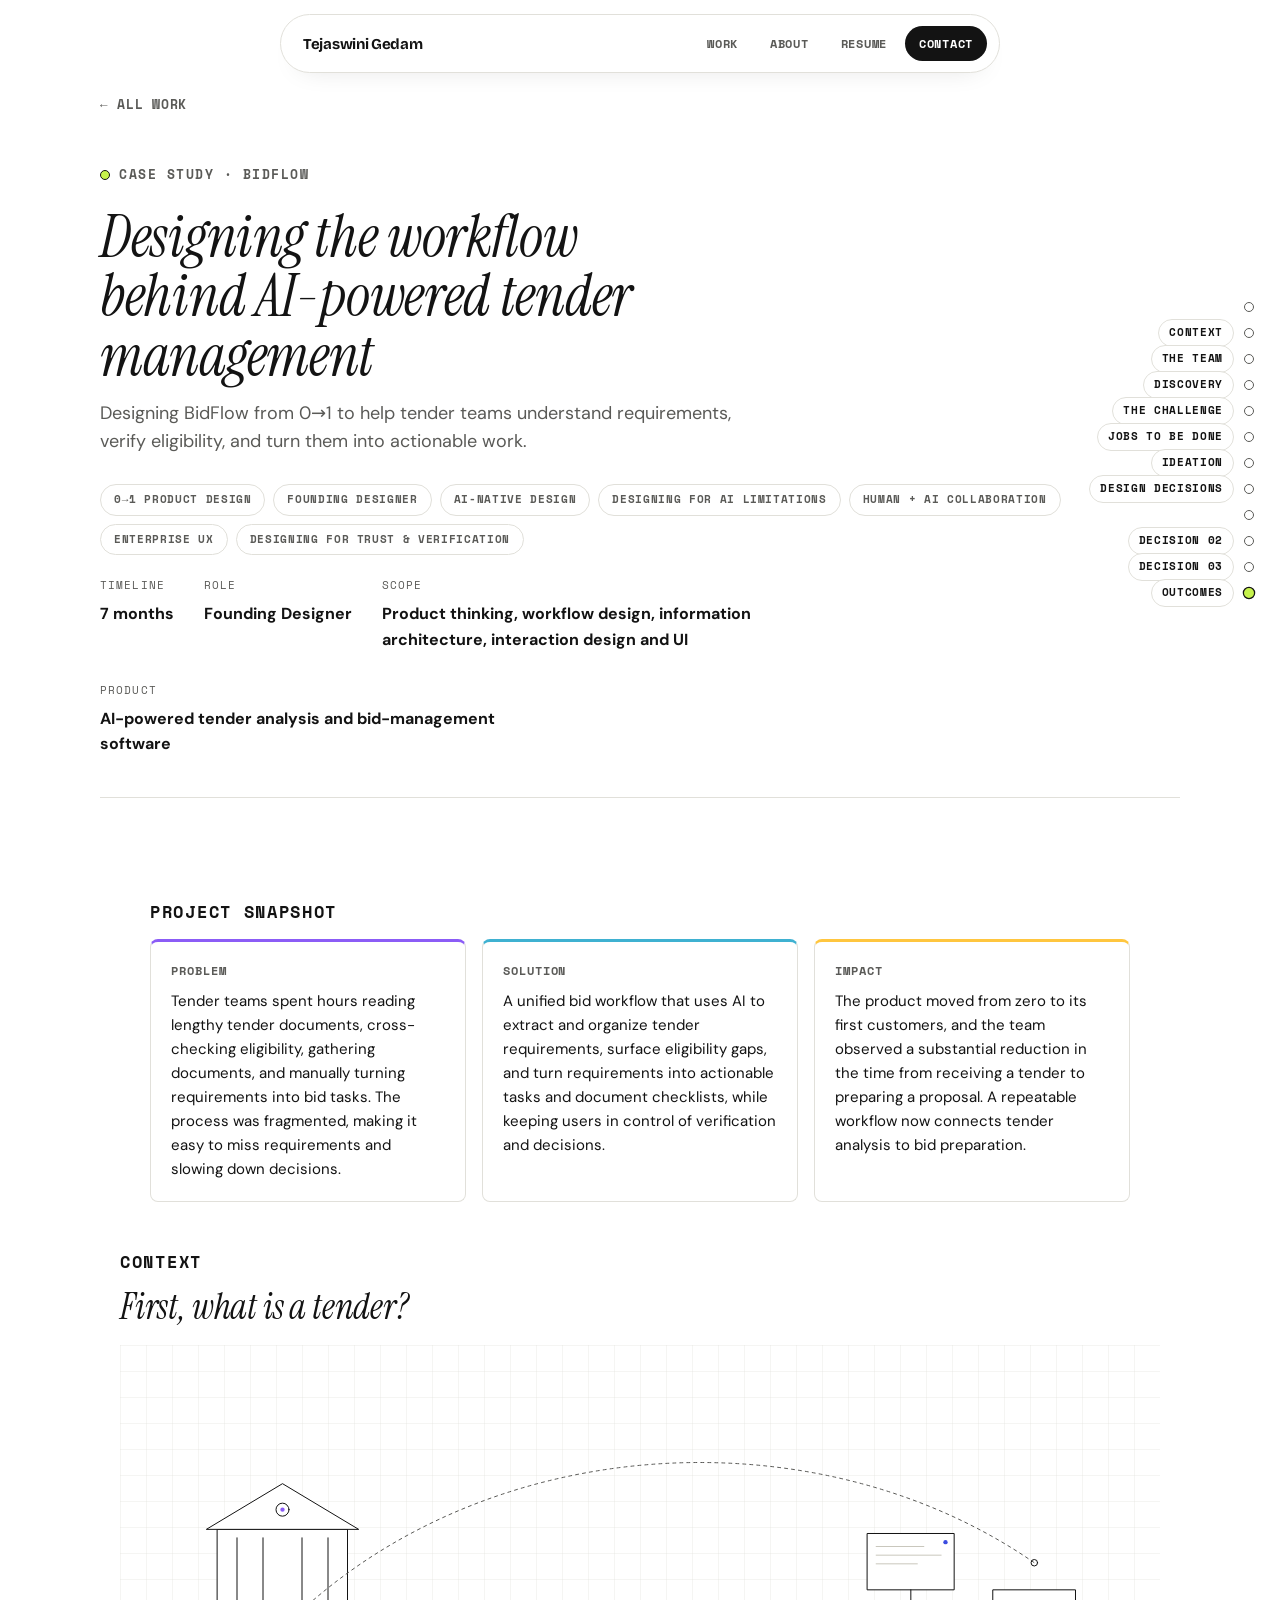
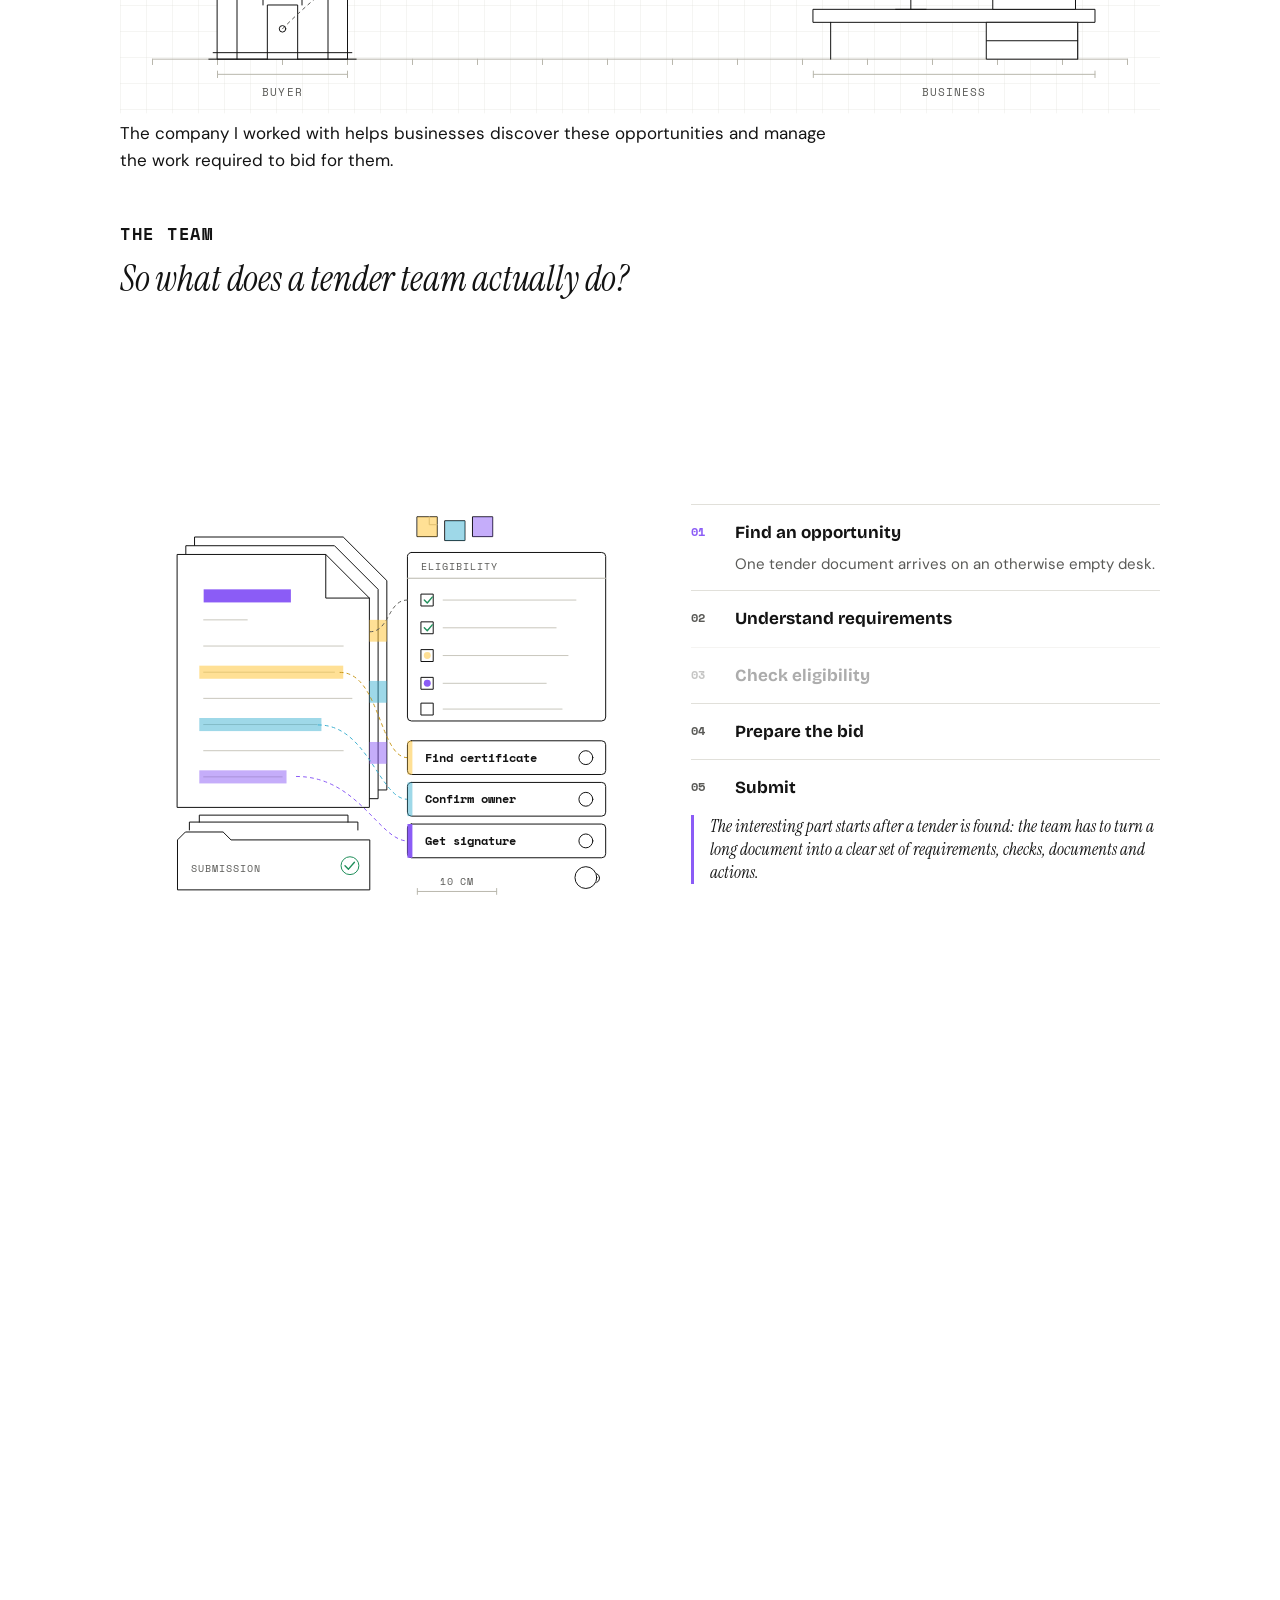
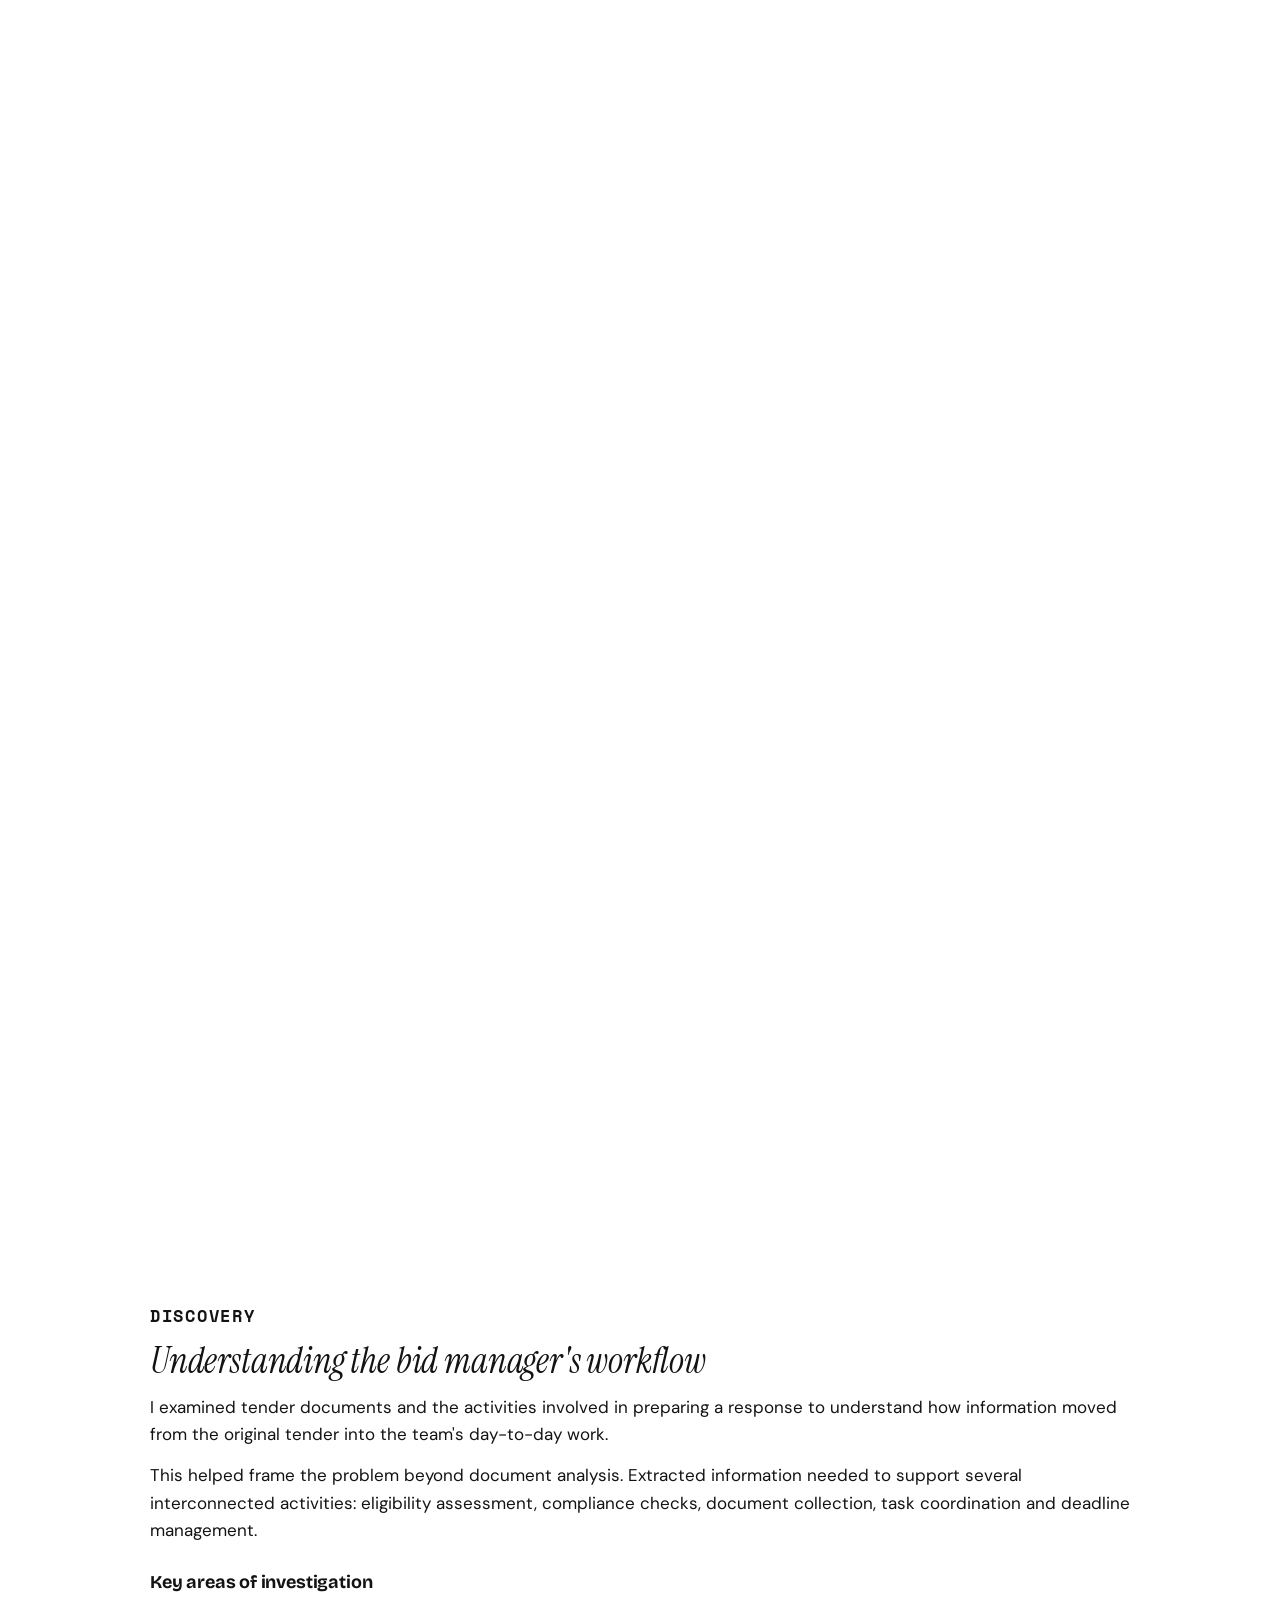
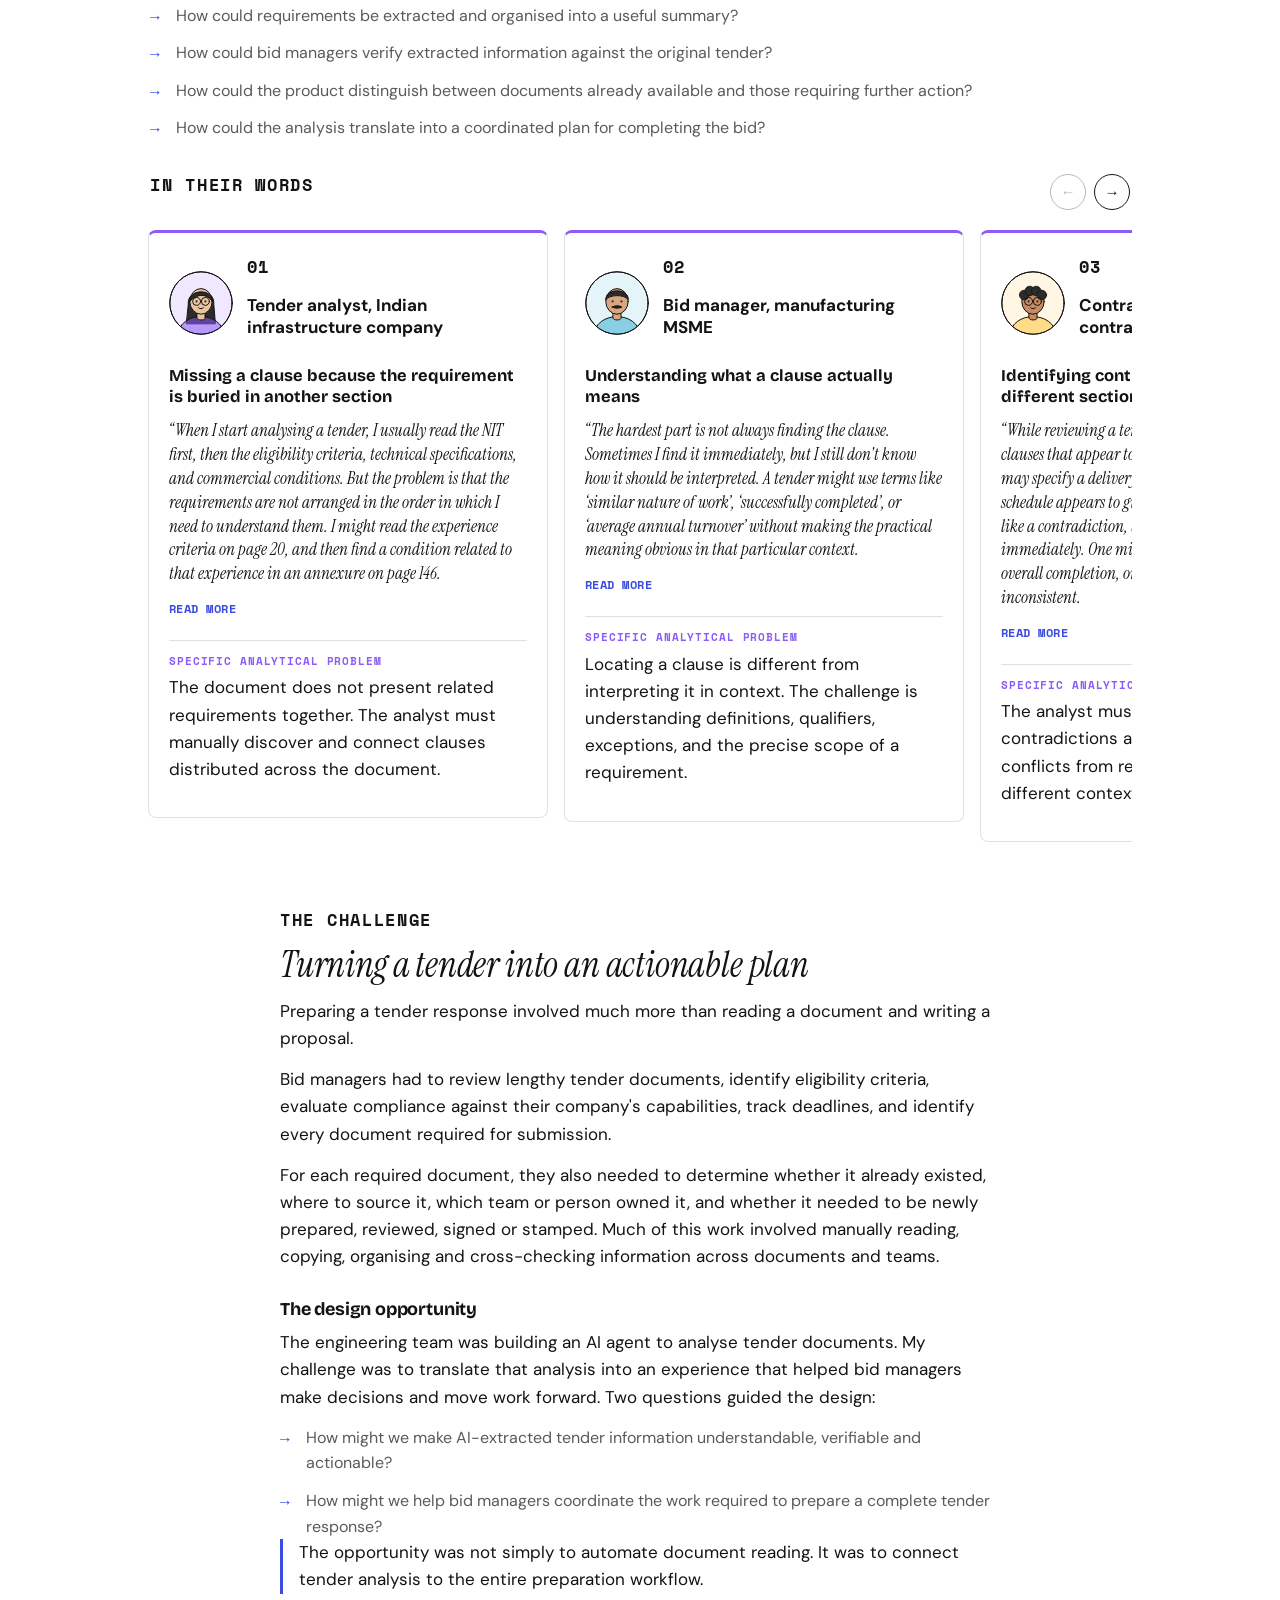
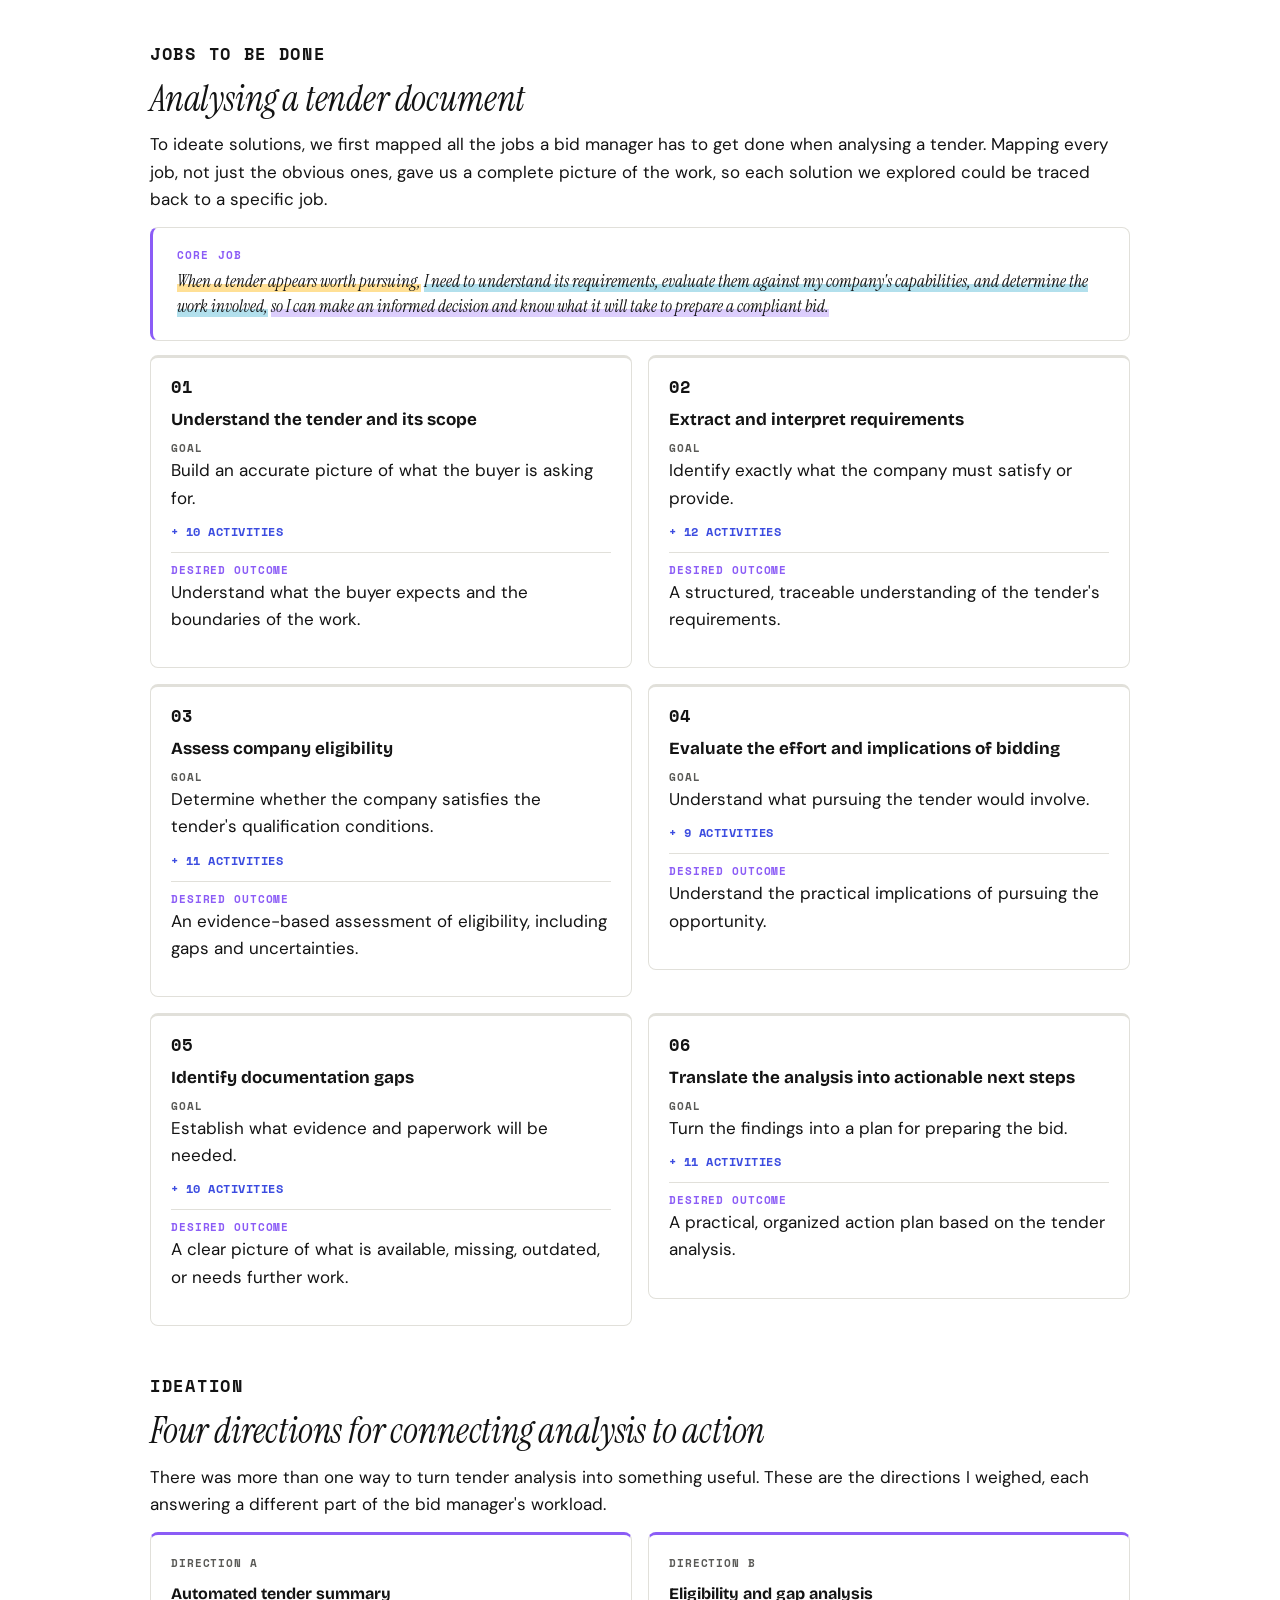
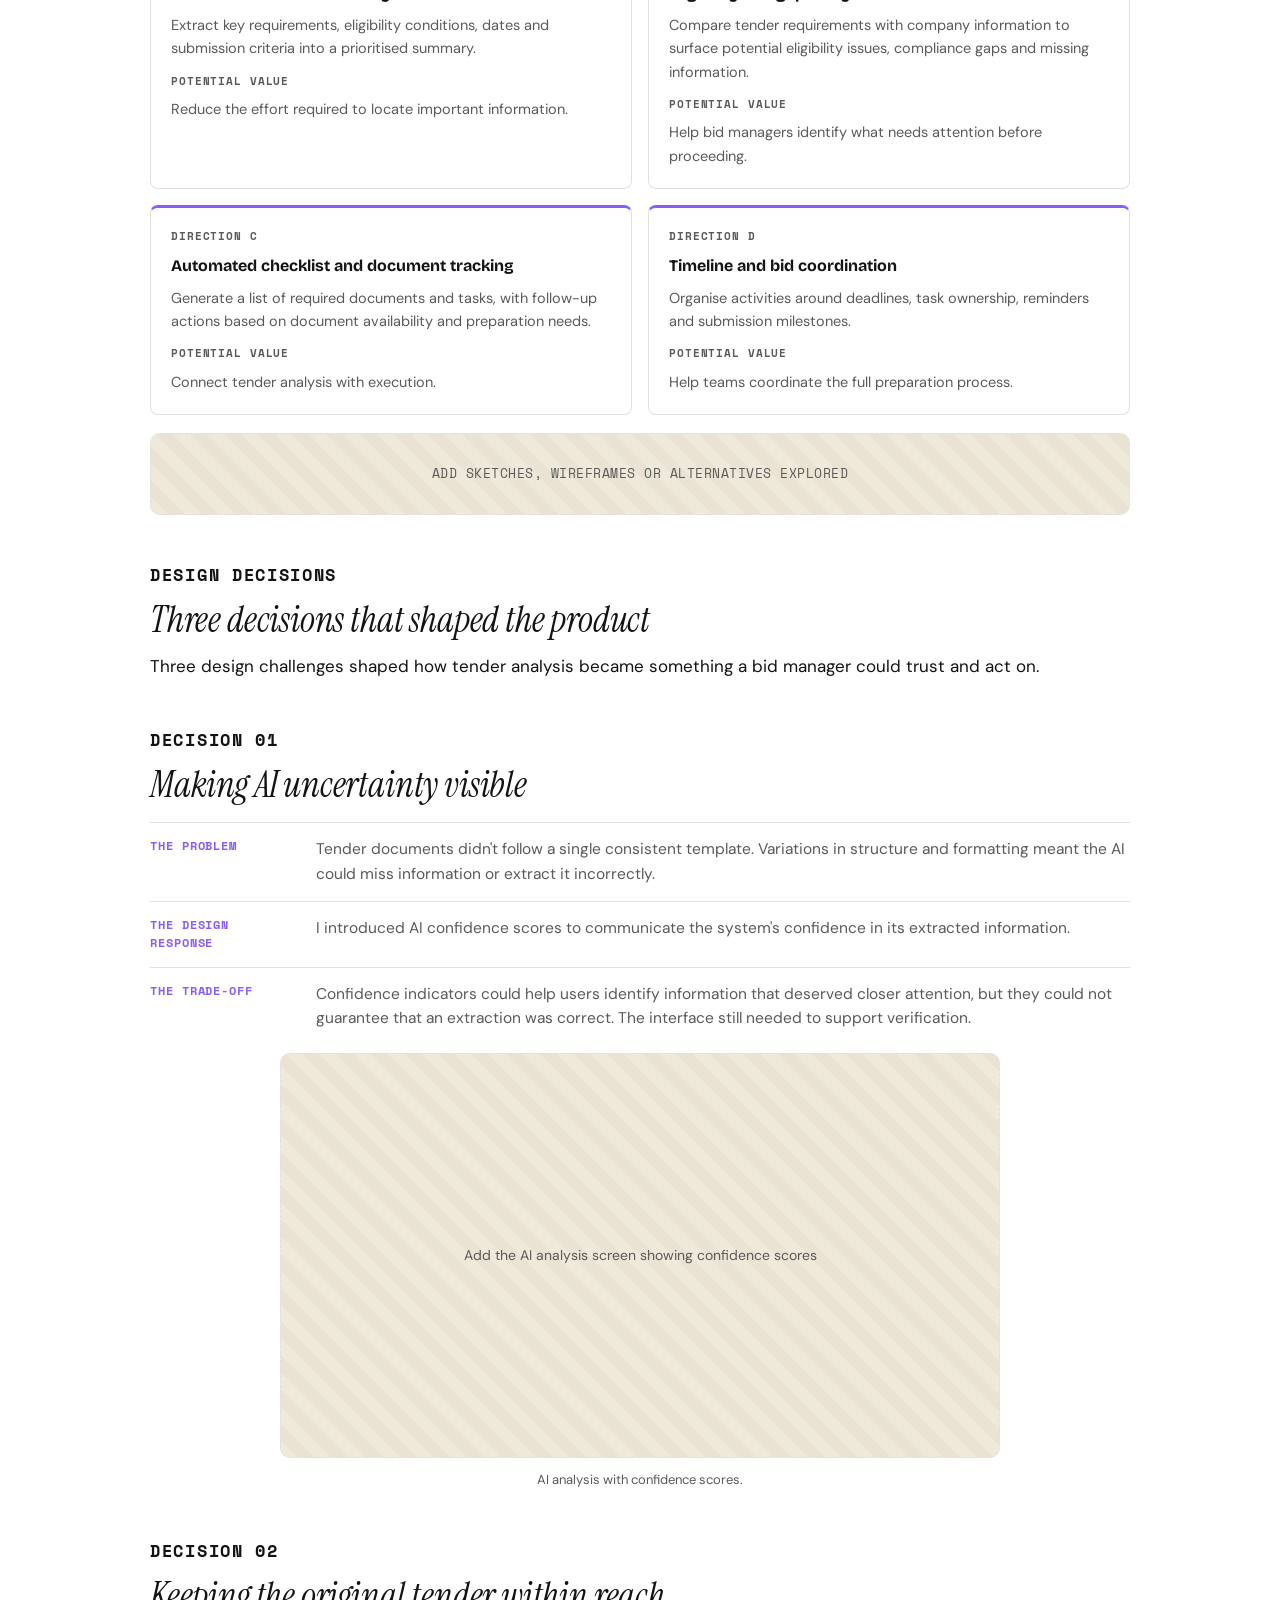
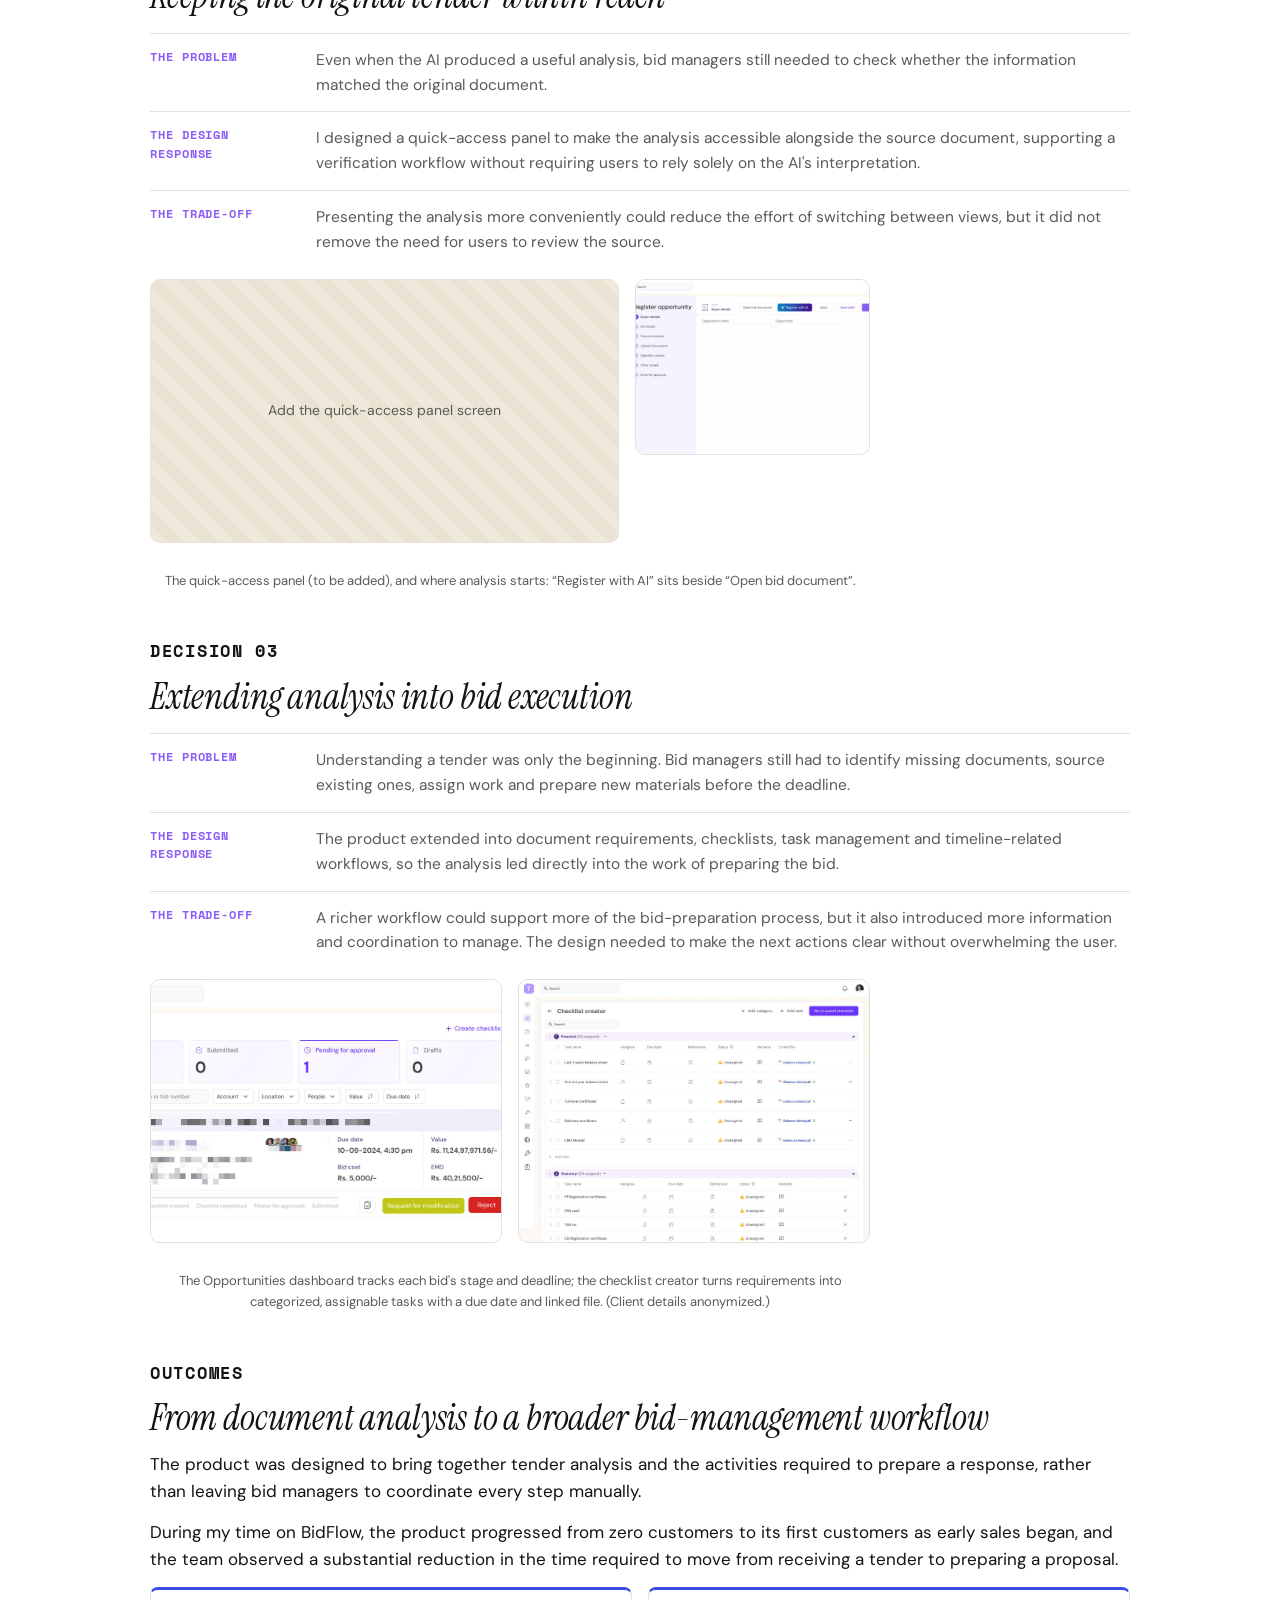
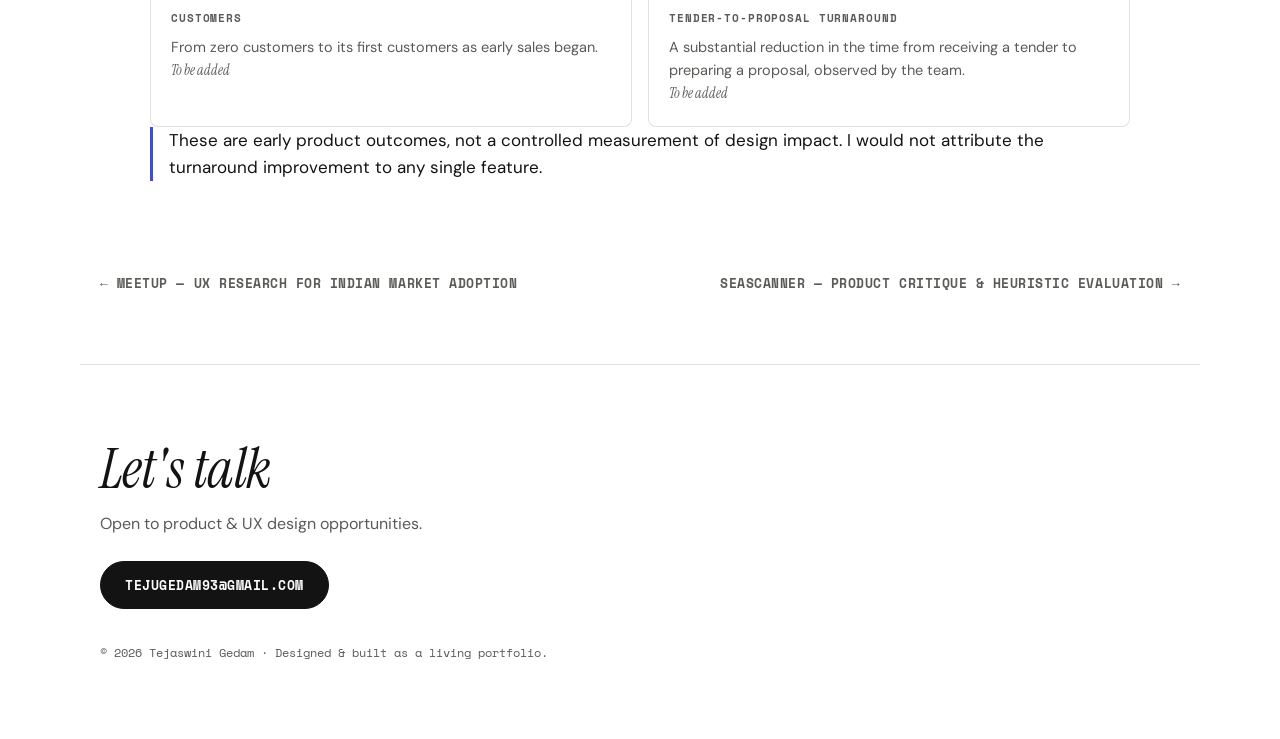
==== commit fd157279: "Resume" ====
--- a/work/bidflow.html
+++ b/work/bidflow.html
@@ -19,6 +19,7 @@
   <nav>
     <a href="../index.html#work">Work</a>
     <a href="../index.html#about">About</a>
+    <a href="../Tejaswini-Gedam-Resume.pdf" target="_blank" rel="noopener">Resume</a>
     <a href="mailto:tejugedam93@gmail.com">Contact</a>
   </nav>
 </header>
--- a/styles.css
+++ b/styles.css
@@ -71,6 +71,12 @@
 .nav nav a:hover { background: var(--accent); color: var(--accent-ink); }
 .nav nav a:last-child { background: var(--ink); color: #fff; }
 .nav nav a:last-child:hover { background: var(--ink); color: var(--accent); }
+@media (max-width: 520px) {
+  .nav { gap: 8px; padding: 9px 8px 9px 16px; }
+  .brand { font-size: 14px; line-height: 1.15; }
+  .nav nav { gap: 0; }
+  .nav nav a { font-size: 10.5px; letter-spacing: .03em; padding: 7px 8px; }
+}
 
 /* ---------- Hero ---------- */
 .hero {
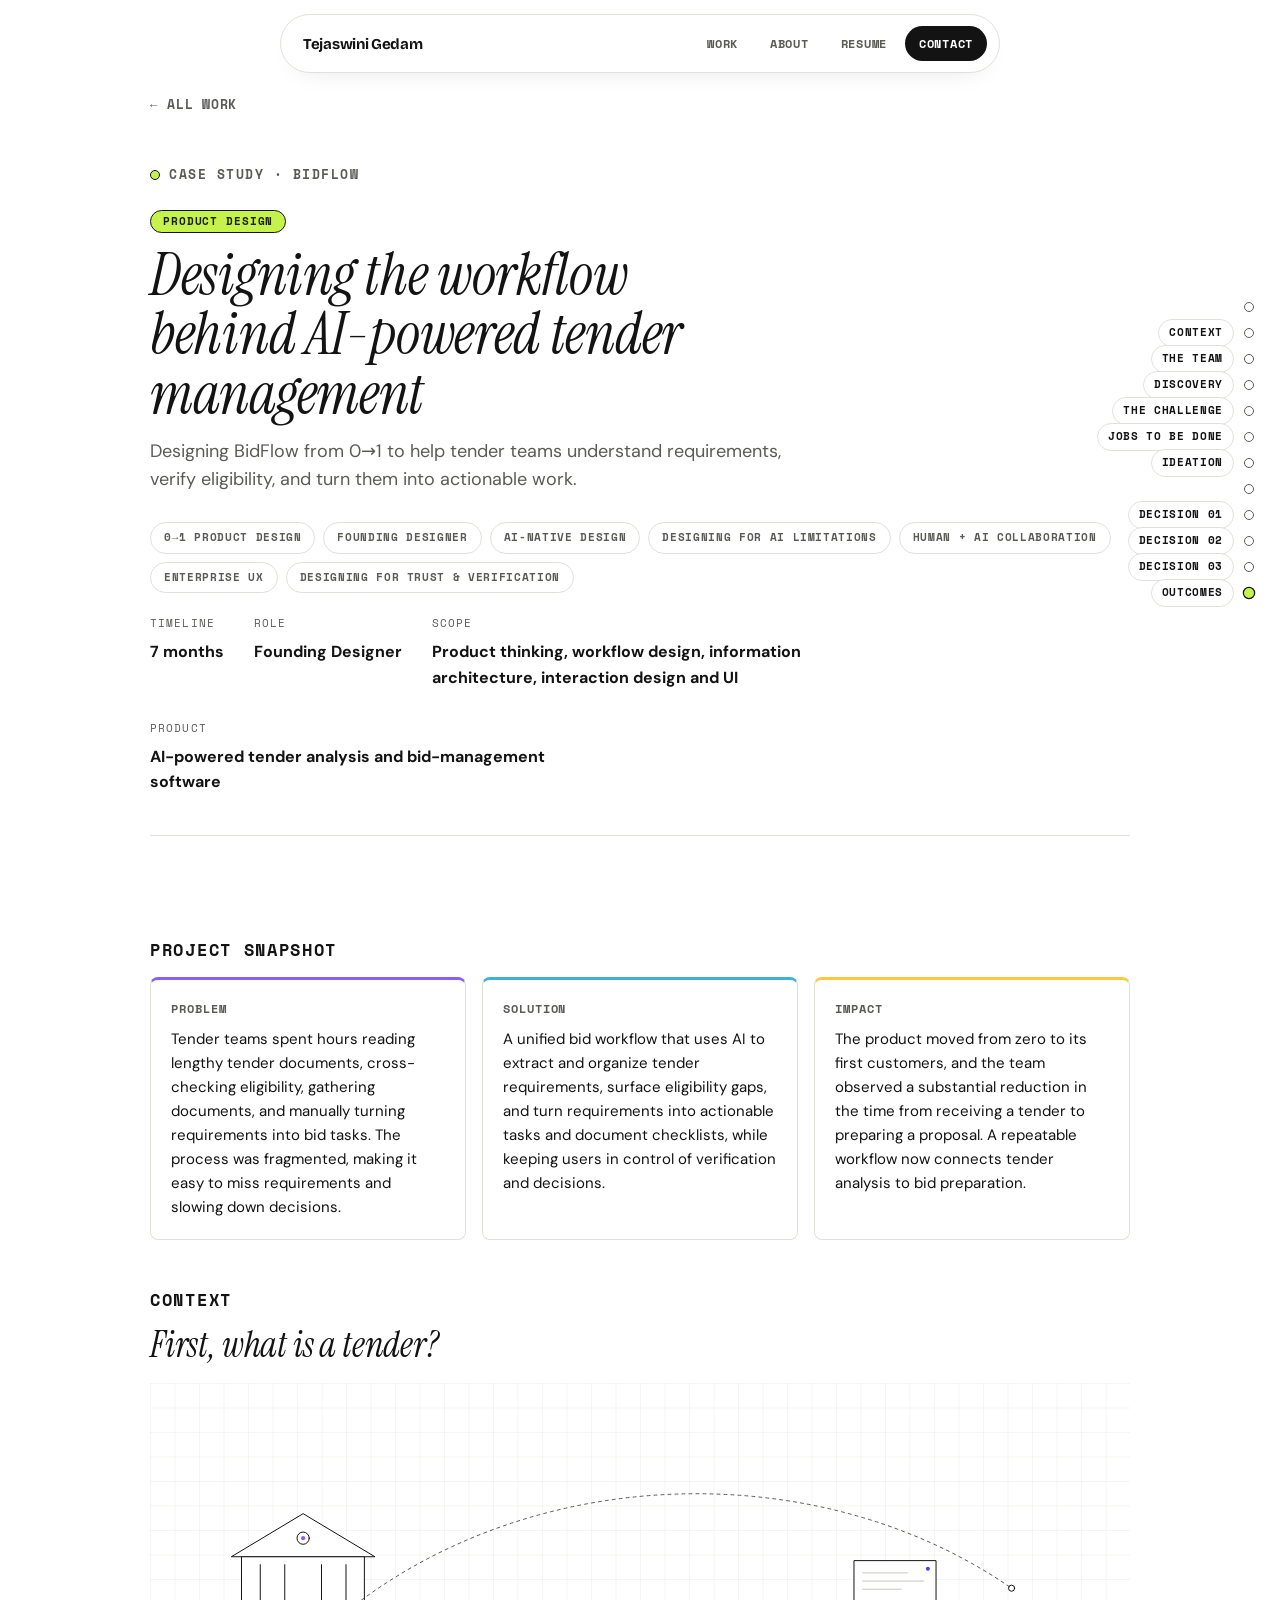
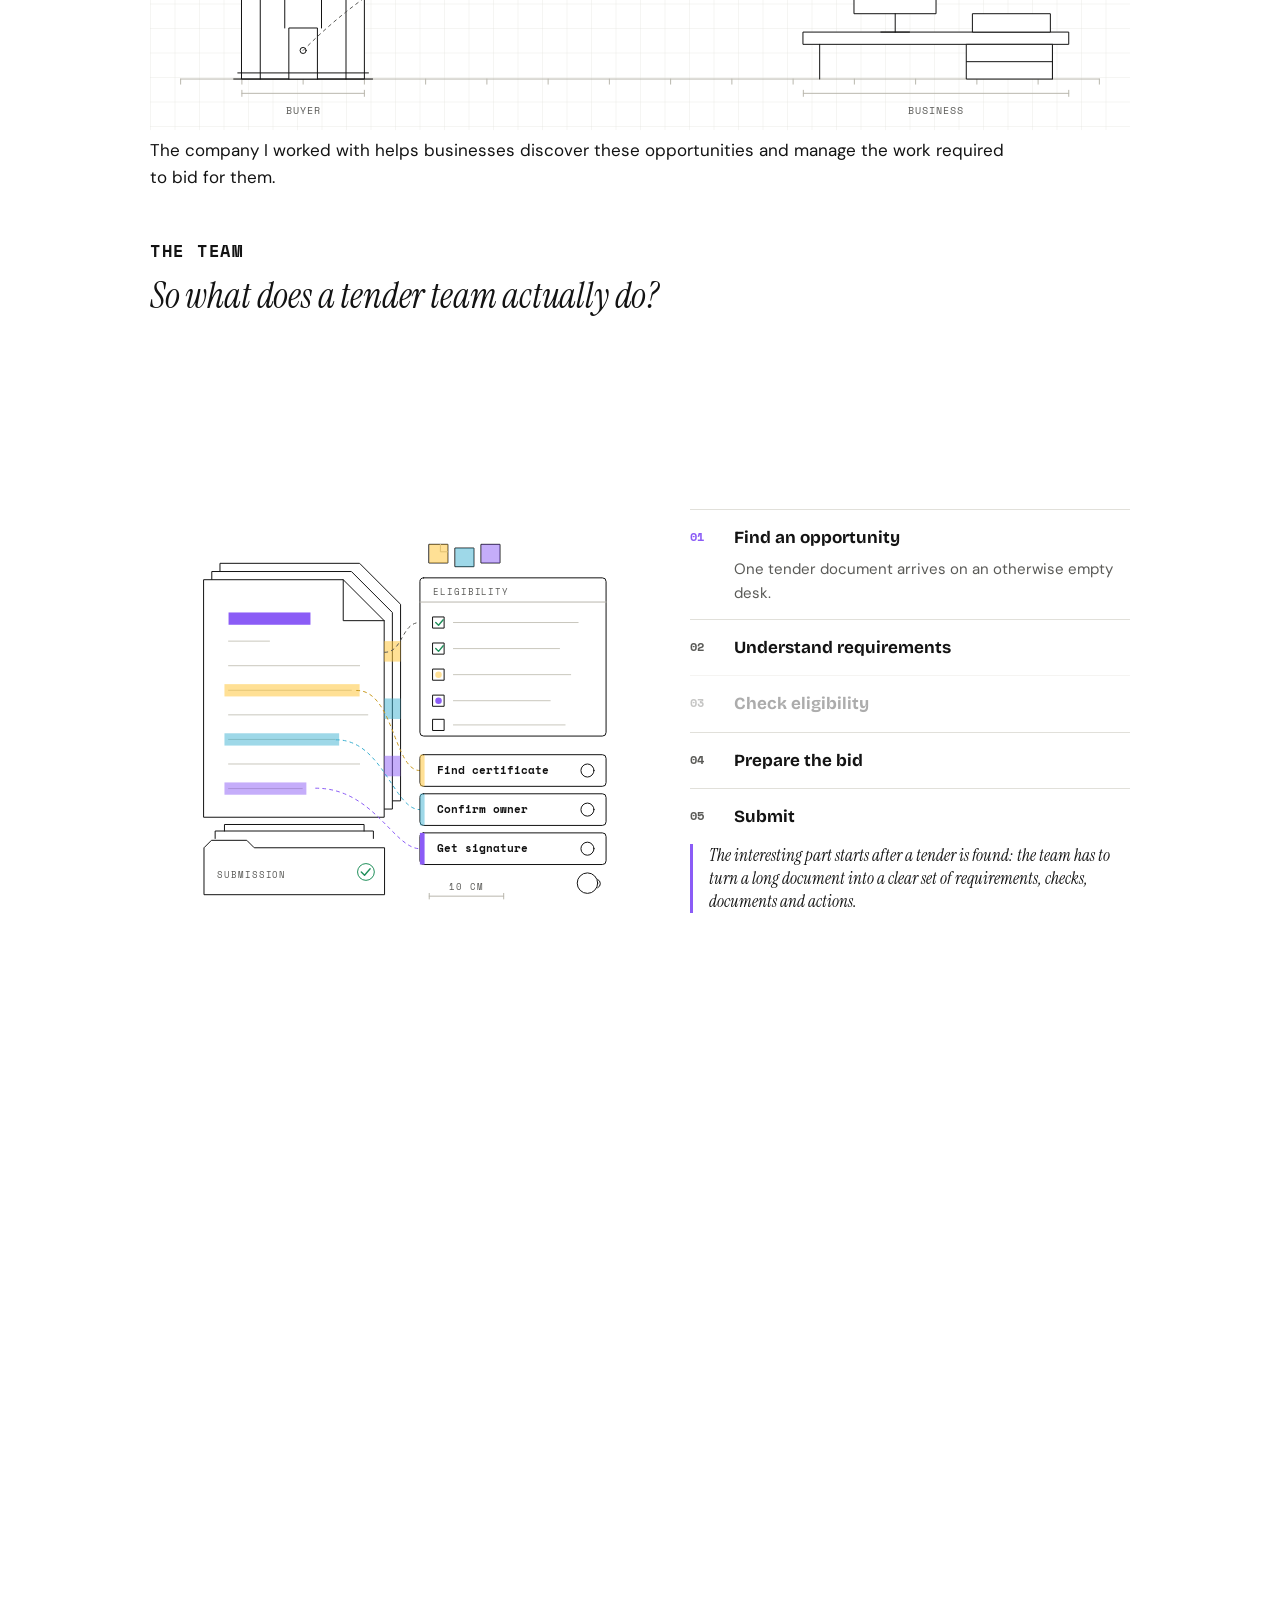
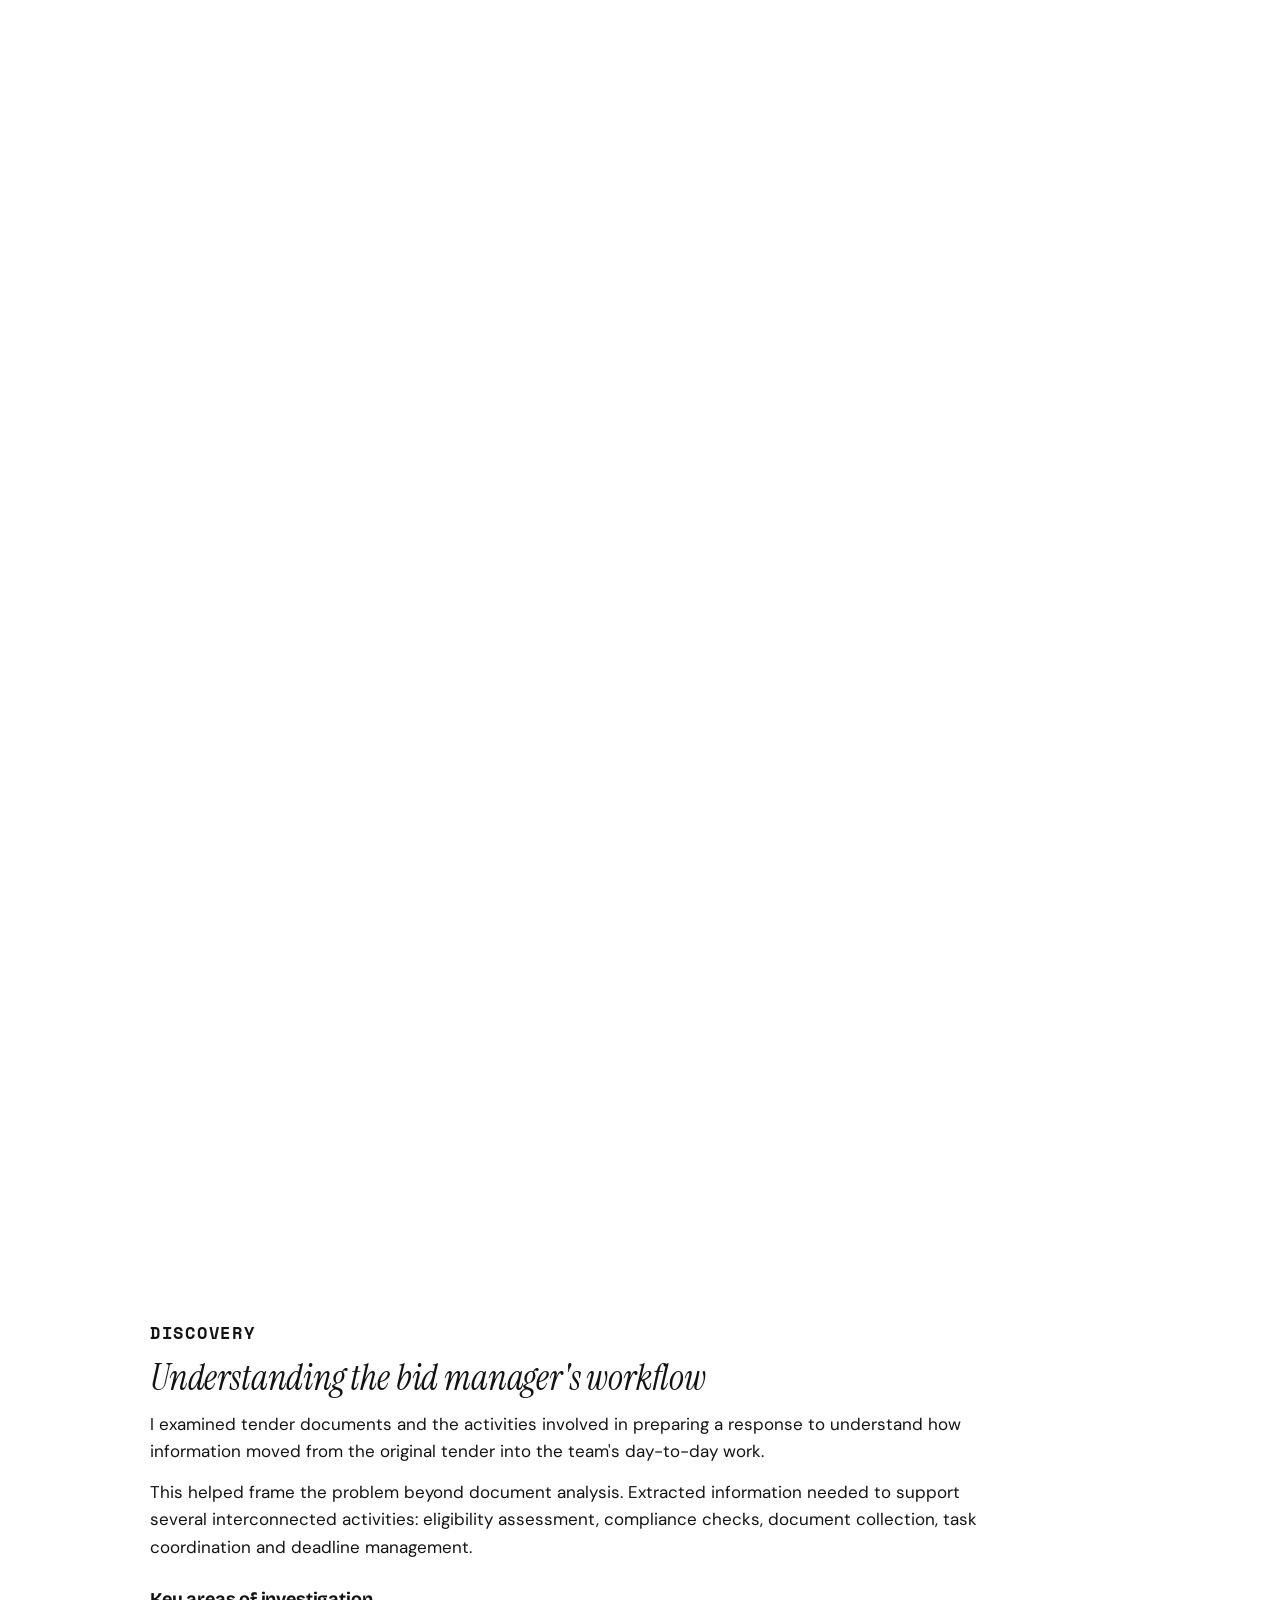
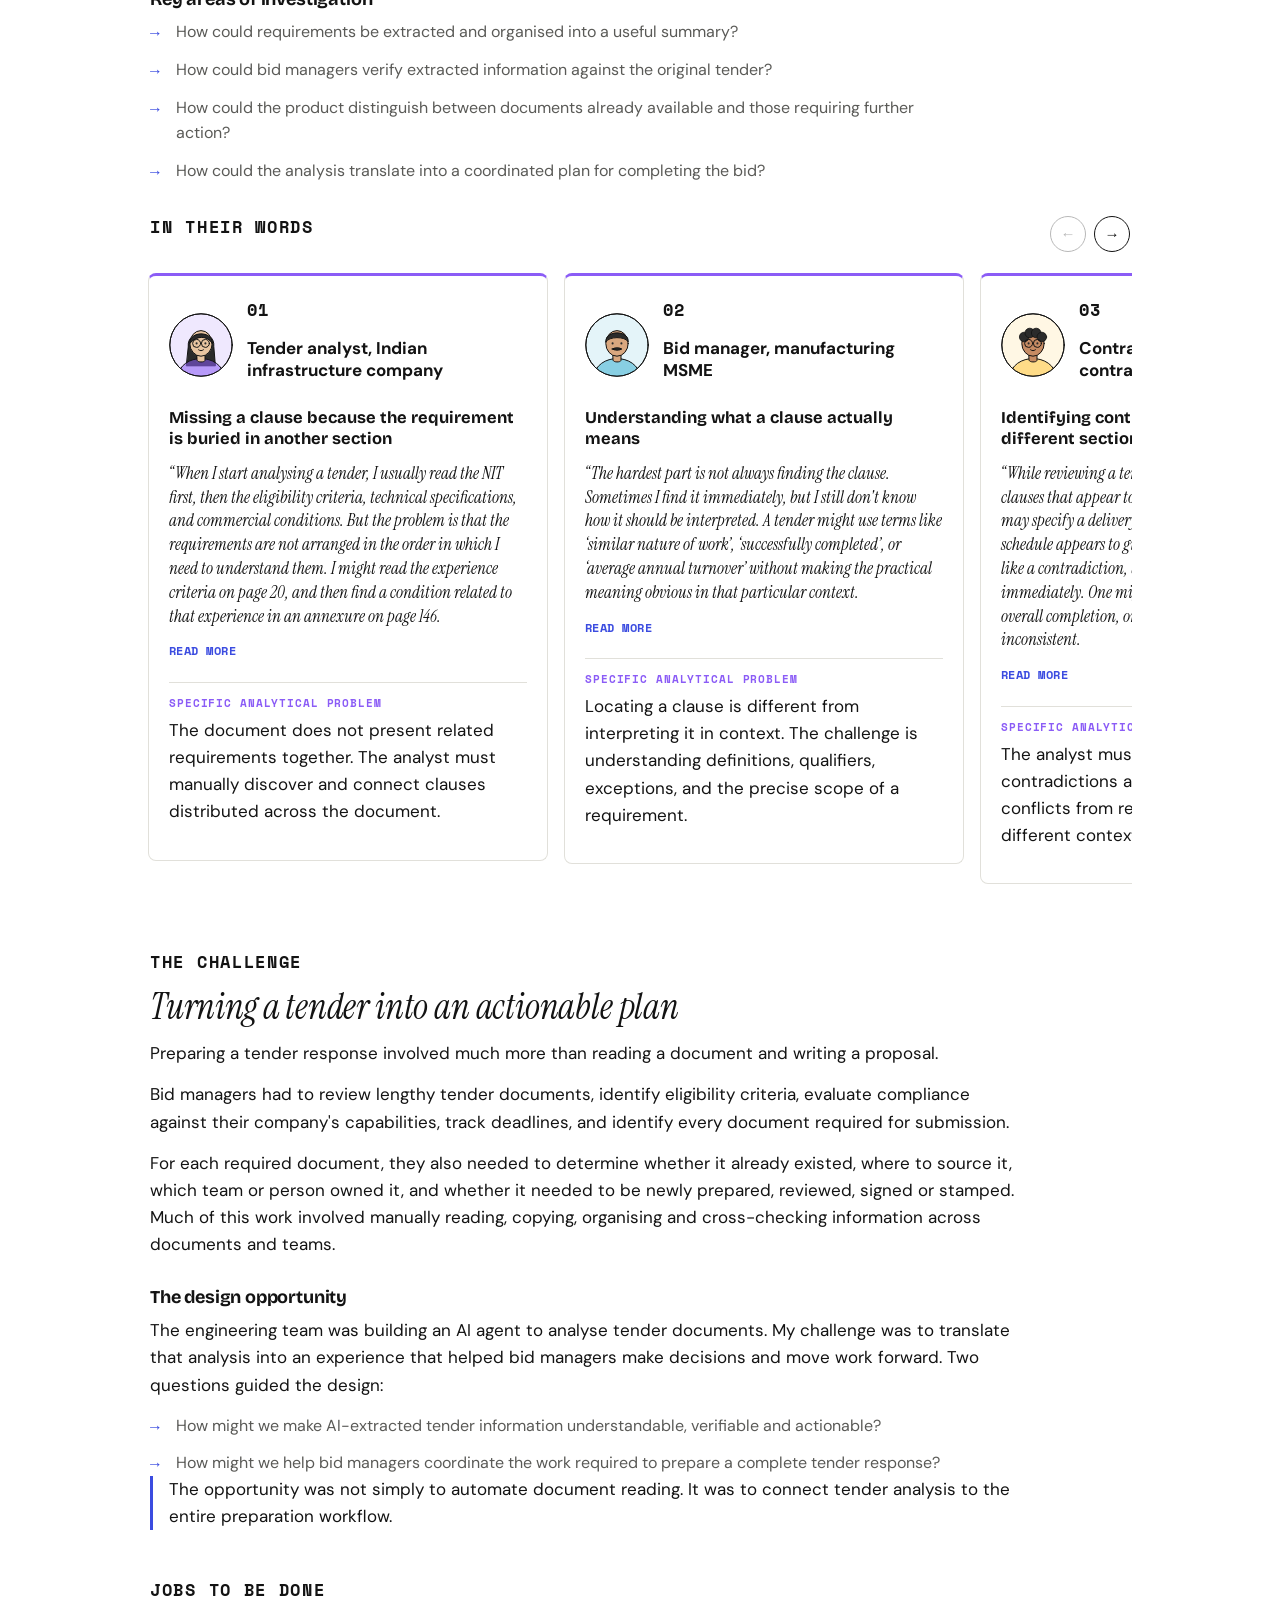
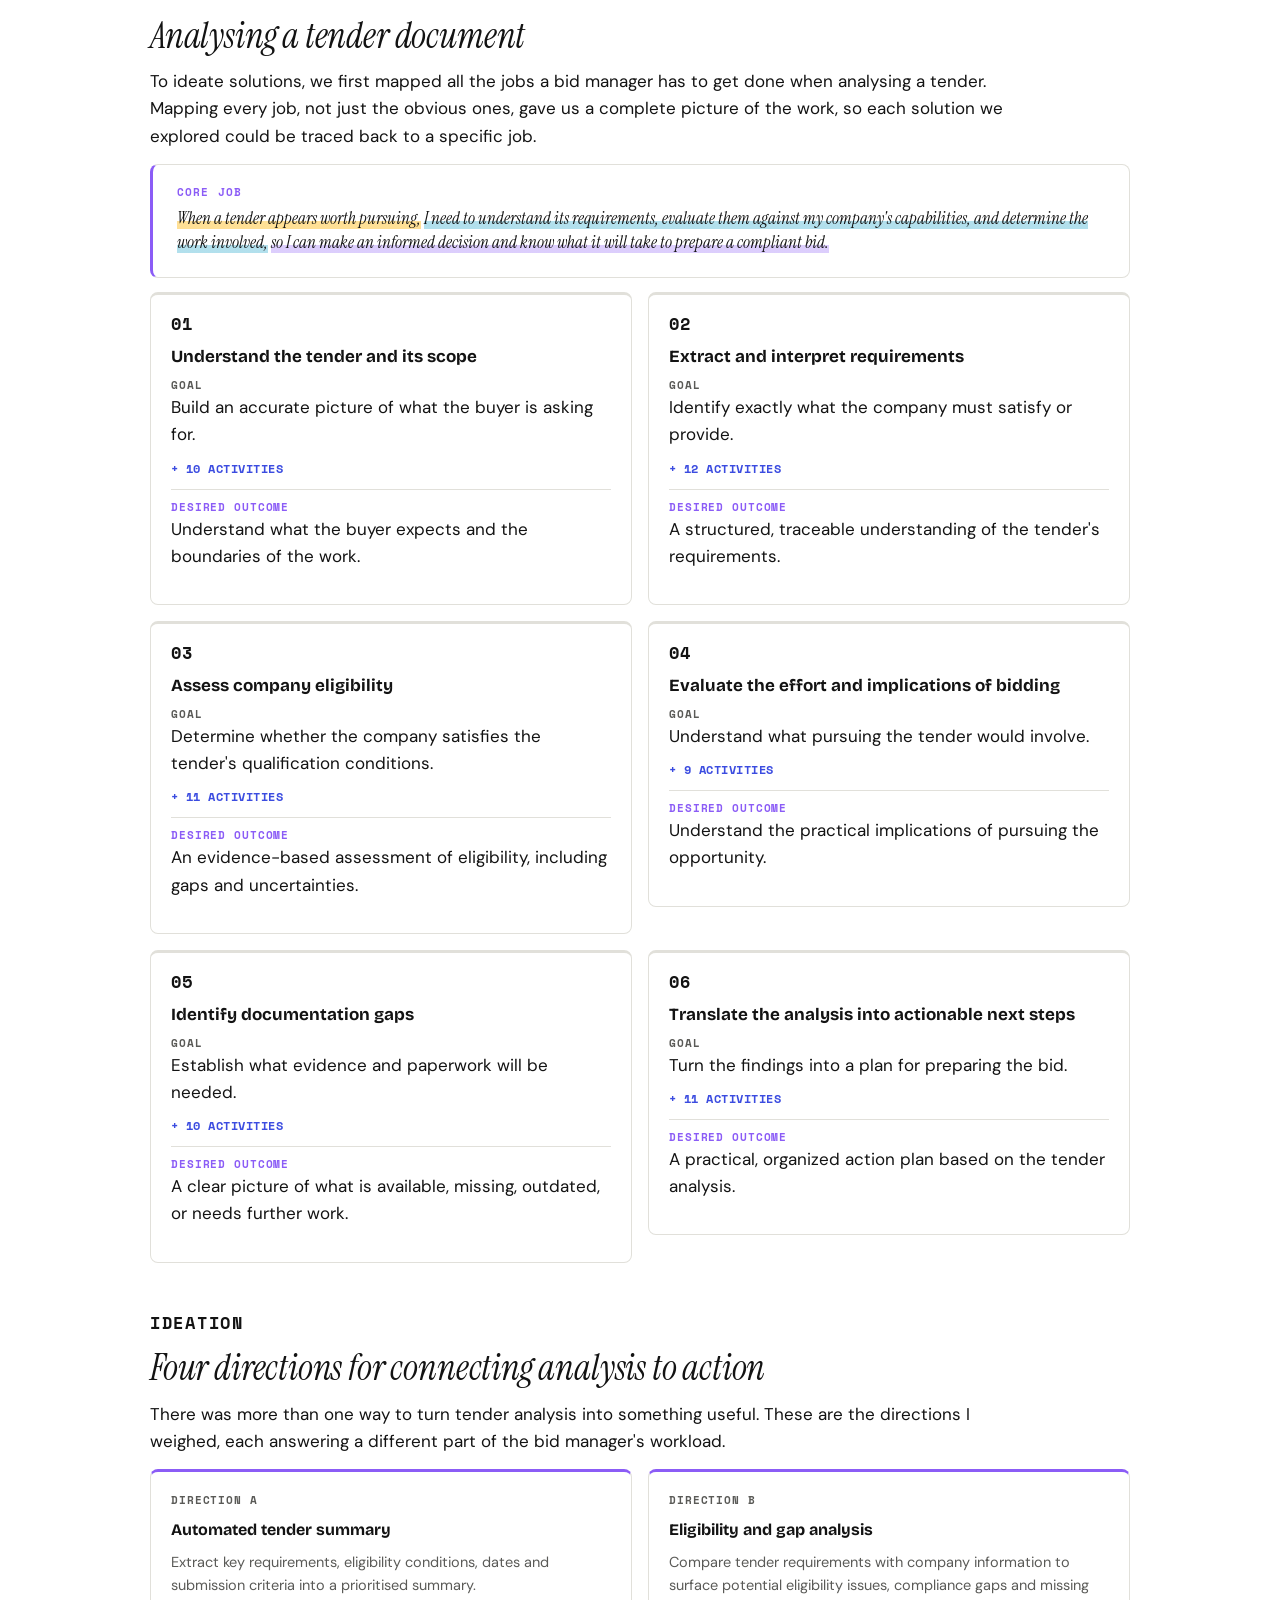
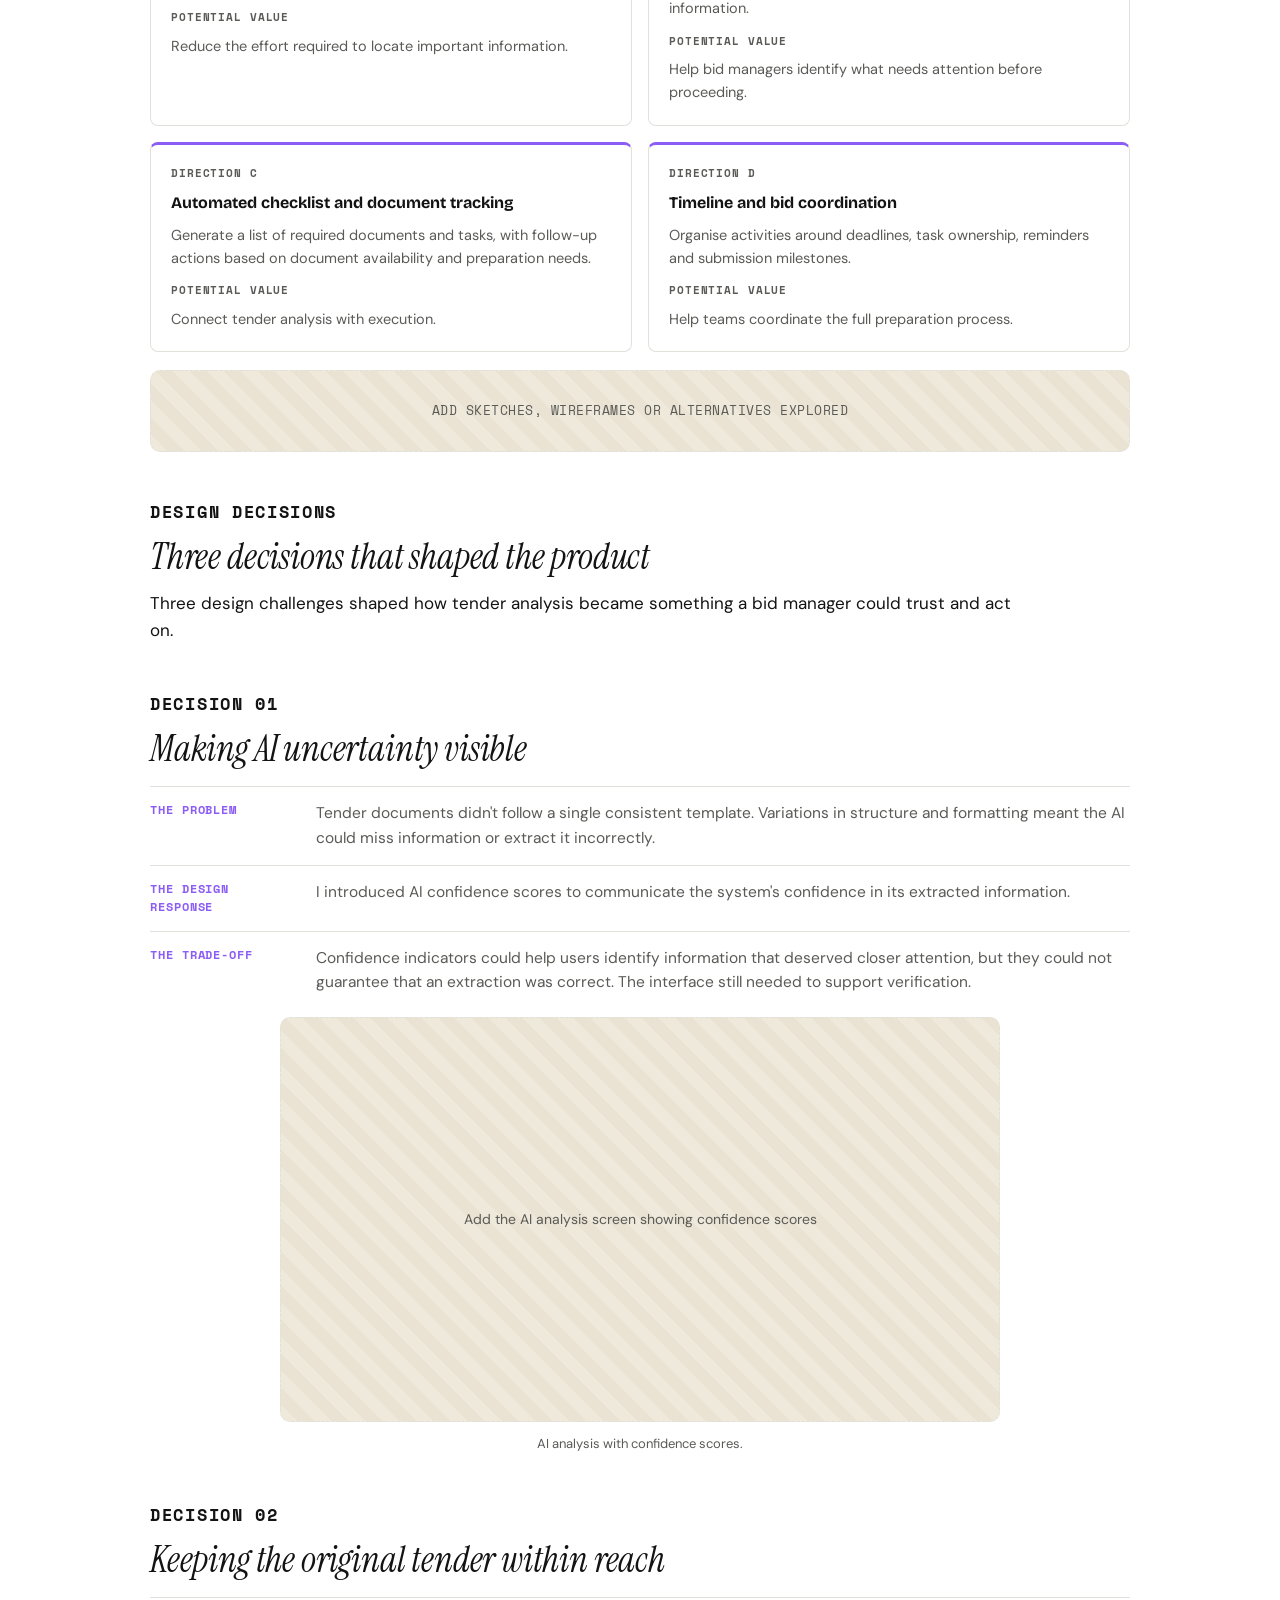
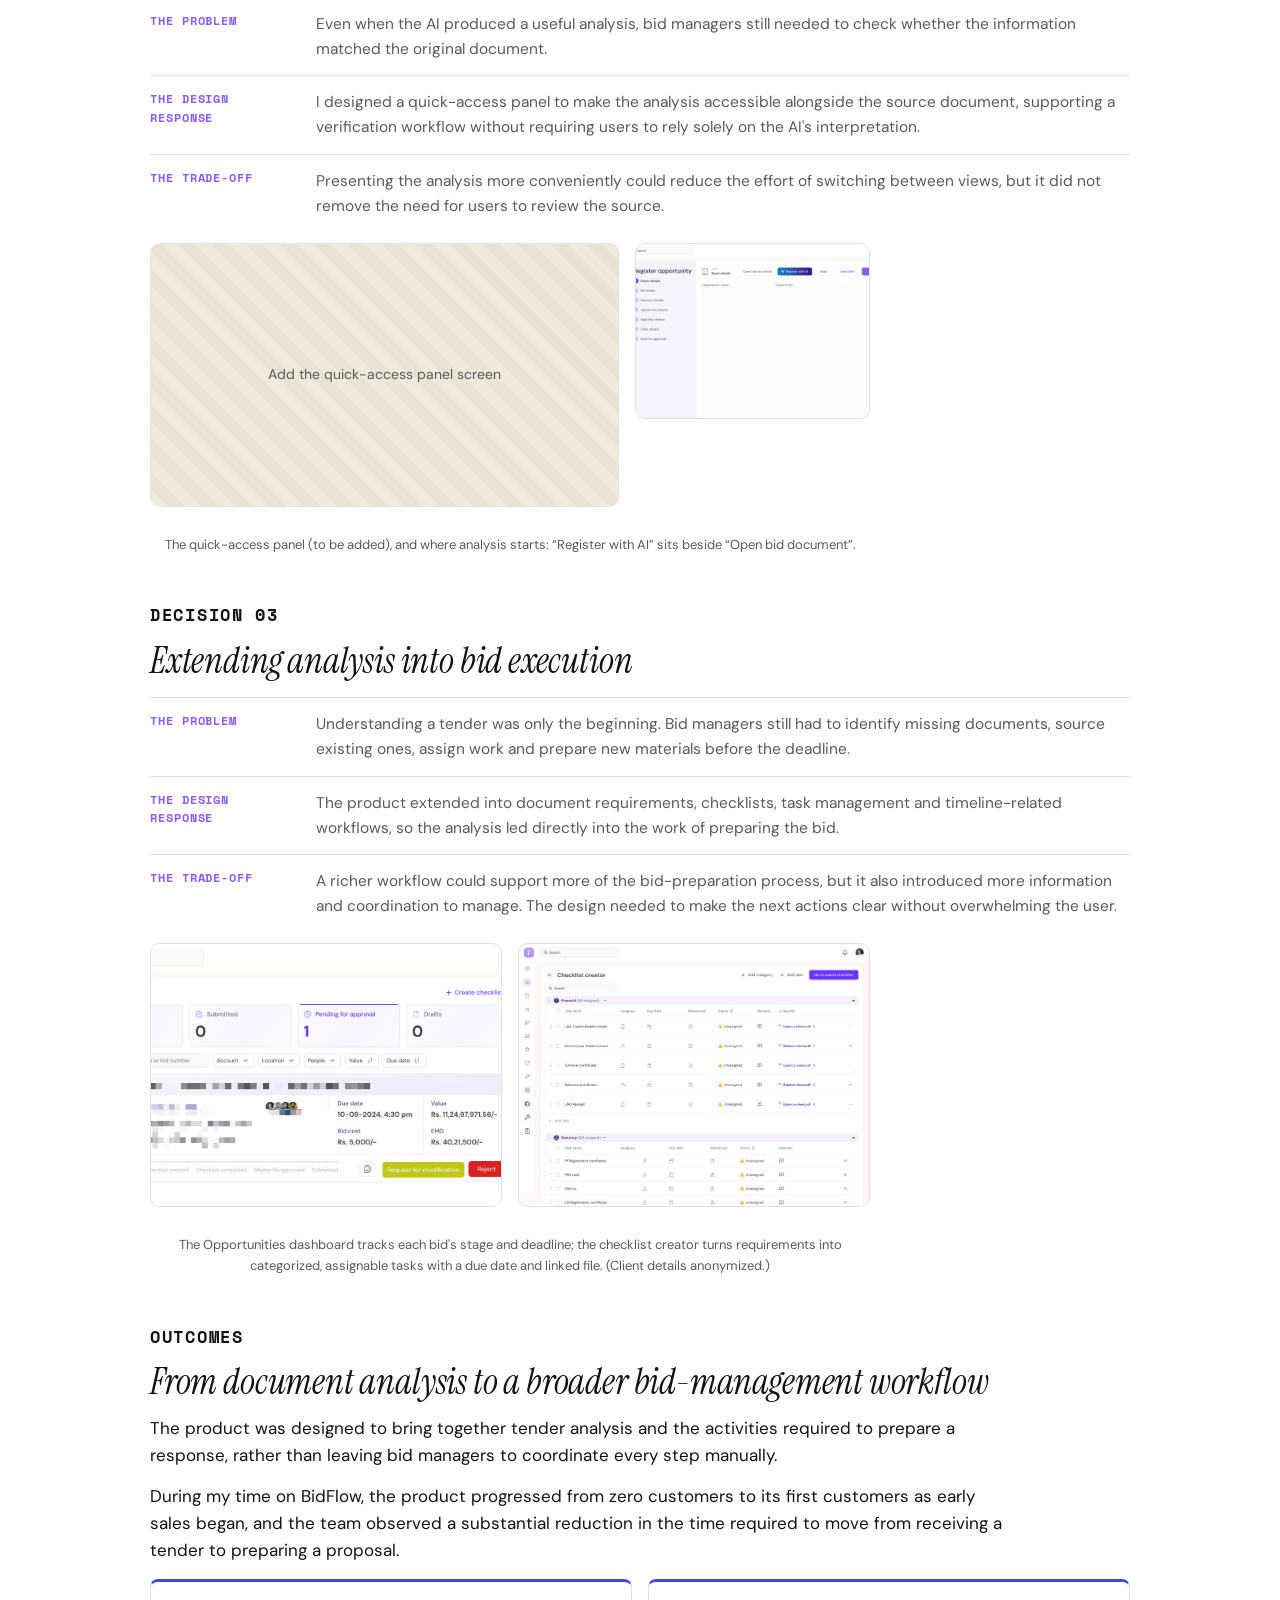
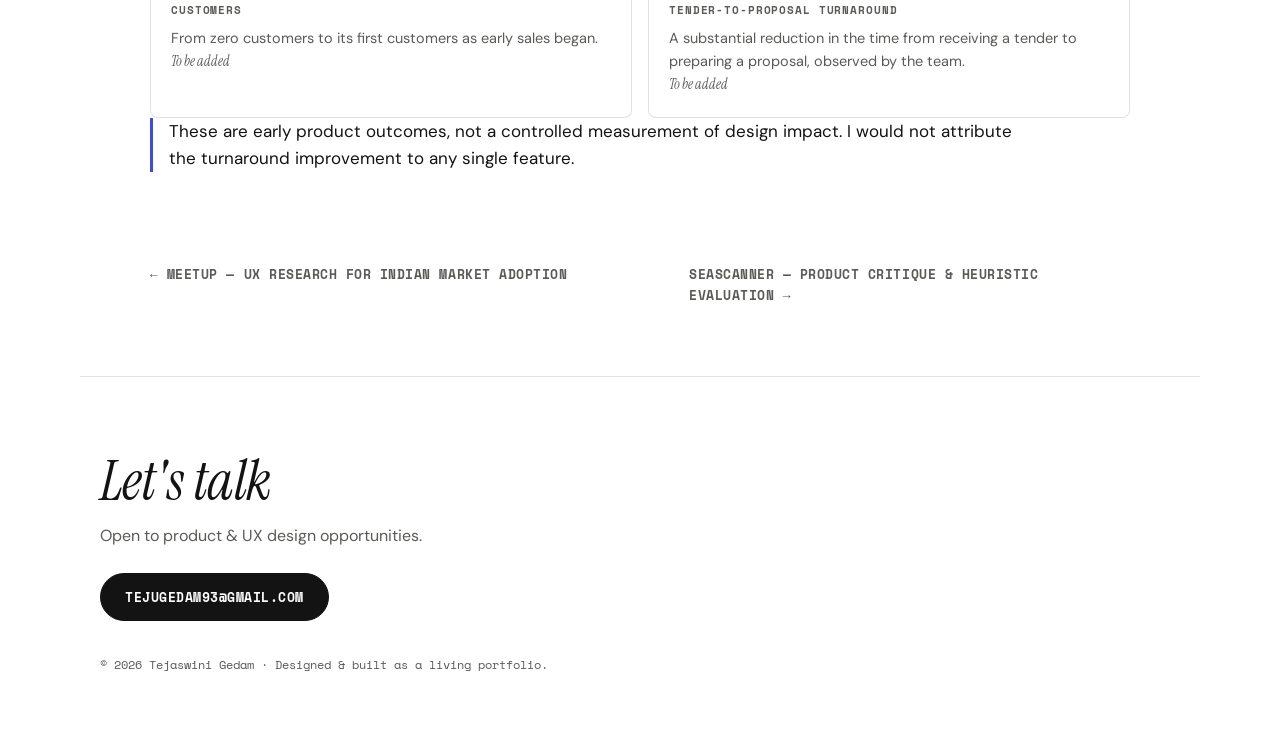
==== commit 44acc5a6: "update 1" ====
--- a/work/bidflow.html
+++ b/work/bidflow.html
@@ -23,10 +23,11 @@
     <a href="mailto:tejugedam93@gmail.com">Contact</a>
   </nav>
 </header>
-<main class="case">
+<main class="case uniform">
   <a class="back" href="../index.html#work">← All work</a>
   <header class="case-hero" data-key="B">
     <p class="eyebrow">Case study · BidFlow</p>
+    <span class="type-tag">Product Design</span>
     <h1>Designing the workflow behind AI-powered tender management</h1>
     <p class="lede">Designing BidFlow from 0→1 to help tender teams understand requirements, verify eligibility, and turn them into actionable work.</p>
     <div class="tags"><span class="tag">0→1 Product Design</span><span class="tag">Founding Designer</span><span class="tag">AI-Native Design</span><span class="tag">Designing for AI Limitations</span><span class="tag">Human + AI Collaboration</span><span class="tag">Enterprise UX</span><span class="tag">Designing for Trust &amp; Verification</span></div>
@@ -36,12 +37,12 @@
   
 
   <div class="sheet">
-  <section class="case-block" style="max-width:980px">
+  <section class="case-block">
     <p class="beat">Project snapshot</p>
     <div class="snapshot"><div class="snapshot-item problem"><span>Problem</span><p>Tender teams spent hours reading lengthy tender documents, cross-checking eligibility, gathering documents, and manually turning requirements into bid tasks. The process was fragmented, making it easy to miss requirements and slowing down decisions.</p></div><div class="snapshot-item focus"><span>Solution</span><p>A unified bid workflow that uses AI to extract and organize tender requirements, surface eligibility gaps, and turn requirements into actionable tasks and document checklists, while keeping users in control of verification and decisions.</p></div><div class="snapshot-item outcome"><span>Impact</span><p>The product moved from zero to its first customers, and the team observed a substantial reduction in the time from receiving a tender to preparing a proposal. A repeatable workflow now connects tender analysis to bid preparation.</p></div></div>
   </section>
 
-  <section class="case-block story-block" style="max-width:1040px">
+  <section class="case-block story-block">
     <p class="beat">Context</p>
     <h2>First, what is a tender?</h2>
     
@@ -86,7 +87,7 @@
     <p class="fig-closing">The company I worked with helps businesses discover these opportunities and manage the work required to bid for them.</p>
   </section>
 
-  <section class="case-block story-block" style="max-width:1040px">
+  <section class="case-block story-block">
     <p class="beat">The team</p>
     <h2>So what does a tender team actually do?</h2>
     <div class="story-desk">
@@ -144,7 +145,7 @@
     </div>
   </section>
 
-  <section class="case-block" style="max-width:980px">
+  <section class="case-block">
     <p class="beat">Discovery</p>
     <h2>Understanding the bid manager's workflow</h2>
     <p>I examined tender documents and the activities involved in preparing a response to understand how information moved from the original tender into the team's day-to-day work.</p><p>This helped frame the problem beyond document analysis. Extracted information needed to support several interconnected activities: eligibility assessment, compliance checks, document collection, task coordination and deadline management.</p>
@@ -354,7 +355,7 @@
     <p class="context-note">The opportunity was not simply to automate document reading. It was to connect tender analysis to the entire preparation workflow.</p>
   </section>
 
-  <section class="case-block" style="max-width:980px">
+  <section class="case-block">
     <p class="beat">Jobs to be done</p>
     <h2>Analysing a tender document</h2>
     <p>To ideate solutions, we first mapped all the jobs a bid manager has to get done when analysing a tender. Mapping every job, not just the obvious ones, gave us a complete picture of the work, so each solution we explored could be traced back to a specific job.</p>
@@ -404,7 +405,7 @@
       </article></div>
   </section>
 
-  <section class="case-block" style="max-width:980px">
+  <section class="case-block">
     <p class="beat">Ideation</p>
     <h2>Four directions for connecting analysis to action</h2>
     <p>There was more than one way to turn tender analysis into something useful. These are the directions I weighed, each answering a different part of the bid manager's workload.</p>
@@ -412,13 +413,13 @@
     <div class="proto-ph"><span>Add sketches, wireframes or alternatives explored</span></div>
   </section>
 
-  <section class="case-block" style="max-width:980px">
+  <section class="case-block">
     <p class="beat">Design decisions</p>
     <h2>Three decisions that shaped the product</h2>
     <p>Three design challenges shaped how tender analysis became something a bid manager could trust and act on.</p>
   </section>
 
-  <section class="case-block" style="max-width:980px">
+  <section class="case-block">
     <p class="beat">Decision 01</p>
     <h2>Making AI uncertainty visible</h2>
     <dl class="decision">
@@ -431,7 +432,7 @@
       <figcaption>AI analysis with confidence scores.</figcaption>
     </figure>
   </section>
-  <section class="case-block" style="max-width:980px">
+  <section class="case-block">
     <p class="beat">Decision 02</p>
     <h2>Keeping the original tender within reach</h2>
     <dl class="decision">
@@ -444,7 +445,7 @@
       <figcaption>The quick-access panel (to be added), and where analysis starts: “Register with AI” sits beside “Open bid document”.</figcaption>
     </figure>
   </section>
-  <section class="case-block" style="max-width:980px">
+  <section class="case-block">
     <p class="beat">Decision 03</p>
     <h2>Extending analysis into bid execution</h2>
     <dl class="decision">
@@ -458,7 +459,7 @@
     </figure>
   </section>
 
-  <section class="case-block" style="max-width:980px">
+  <section class="case-block">
     <p class="beat">Outcomes</p>
     <h2>From document analysis to a broader bid-management workflow</h2>
     <p>The product was designed to bring together tender analysis and the activities required to prepare a response, rather than leaving bid managers to coordinate every step manually.</p><p>During my time on BidFlow, the product progressed from zero customers to its first customers as early sales began, and the team observed a substantial reduction in the time required to move from receiving a tender to preparing a proposal.</p>
--- a/styles.css
+++ b/styles.css
@@ -111,27 +111,39 @@
 /* ---------- Work list (numbered rows) ---------- */
 .grid { display: flex; flex-direction: column; }
 .card {
-  display: grid; grid-template-columns: 56px 1fr auto; align-items: center; gap: 24px;
-  padding: 30px 6px; border-bottom: 1px solid var(--line);
+  display: grid; grid-template-columns: 56px 210px 1fr auto; align-items: center; gap: 24px;
+  padding: 24px 6px; border-bottom: 1px solid var(--line);
   color: var(--ink); transition: background .18s, padding-left .18s;
 }
+.card-thumb {
+  aspect-ratio: 3 / 2; overflow: hidden; background: var(--paper);
+  border: 1px solid var(--line); border-radius: var(--r-sm); transition: border-color .18s;
+}
+.card-thumb img { display: block; width: 100%; height: 100%; object-fit: cover; object-position: top left; }
+.card:hover .card-thumb { border-color: var(--ink); }
 .card:first-child { border-top: 1px solid var(--line); }
 .card:hover { background: var(--accent); padding-left: 14px; }
 .card:hover .card-body p, .card:hover .card-cta { color: var(--accent-ink); opacity: .8; }
 .card-media { font-family: var(--mono); font-size: 13px; color: var(--ink-soft); }
 .card:hover .card-media { color: var(--accent-ink); }
+.type-tag {
+  display: inline-block; margin: 0 0 12px; padding: 5px 12px; border-radius: 500px;
+  border: 1px solid var(--ink); background: var(--accent); color: var(--accent-ink);
+  font-family: var(--mono); font-size: 11px; font-weight: 700; text-transform: uppercase; letter-spacing: .08em; line-height: 1;
+}
+.card .type-tag { margin-bottom: 8px; transition: background .18s; }
+.card:hover .type-tag { background: var(--paper); }
 .card-body h3 { font-family: var(--serif); font-weight: 400; font-style: italic; font-size: clamp(22px, 3.4vw, 32px); margin: 0 0 4px; letter-spacing: 0; }
 .card-body p { color: var(--ink-soft); margin: 0; font-size: 14.5px; max-width: 46ch; }
 .card-cta { font-family: var(--mono); font-size: 12px; letter-spacing: .04em; color: var(--ink-soft); white-space: nowrap; }
 @media (max-width: 720px) {
-  .card { grid-template-columns: 34px 1fr; }
+  .card { grid-template-columns: 34px 1fr; grid-template-areas: "num body" ". thumb"; align-items: start; gap: 14px 16px; }
+  .card-media { grid-area: num; }
+  .card-body { grid-area: body; }
+  .card-thumb { grid-area: thumb; max-width: 280px; }
   .card-cta { display: none; }
   .card-body p { display: none; }
 }
-.card-soon { cursor: default; opacity: .55; }
-.card-soon:hover { background: none; padding-left: 6px; }
-.card-soon:hover .card-body p, .card-soon:hover .card-cta { color: var(--ink-soft); opacity: 1; }
-.card-soon .card-cta { font-style: italic; }
 
 /* ---------- About ---------- */
 .about .section-head h2 { color: var(--ink); }
@@ -390,6 +402,14 @@
 .severity[data-lvl="4"] { background: #ffe9cf; color: #a15c00; }
 .severity[data-lvl="3"] { background: #fff3c4; color: #8a6d00; }
 .severity[data-lvl="2"], .severity[data-lvl="1"] { background: #e9f3ff; color: #1f5fa8; }
+
+/* ---------- One consistent column (BidFlow) ---------- */
+main.case.uniform { max-width: 1020px; }
+.case.uniform .case-block { max-width: none; }
+.case.uniform .case-block > p, .case.uniform .case-block > .ticks, .case.uniform .case-block > .context-note { max-width: 72ch; }
+.case.uniform .case-block > .beat { max-width: none; }
+.case.uniform .case-block > .jtbd-core { max-width: none; }
+.case.uniform .case-nav { max-width: none; }
 
 /* ---------- Scroll effects ---------- */
 .read-progress {
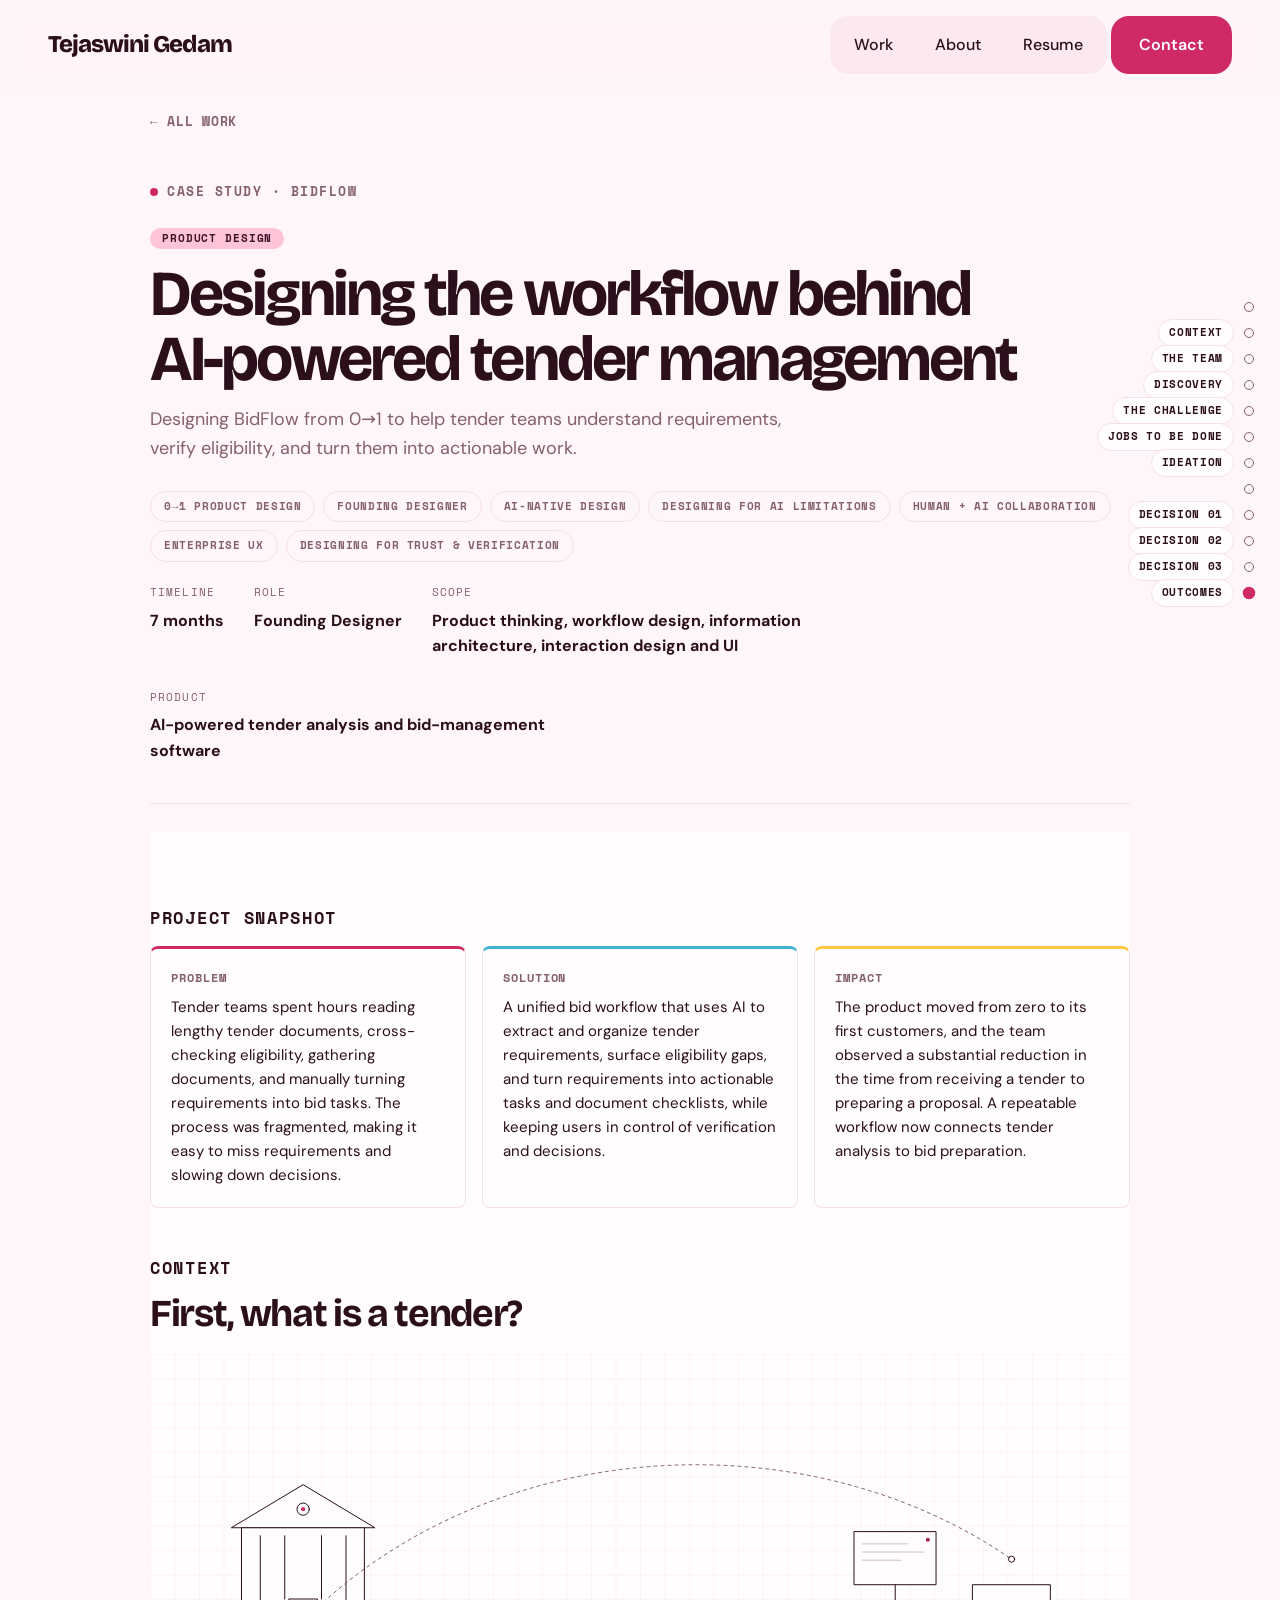
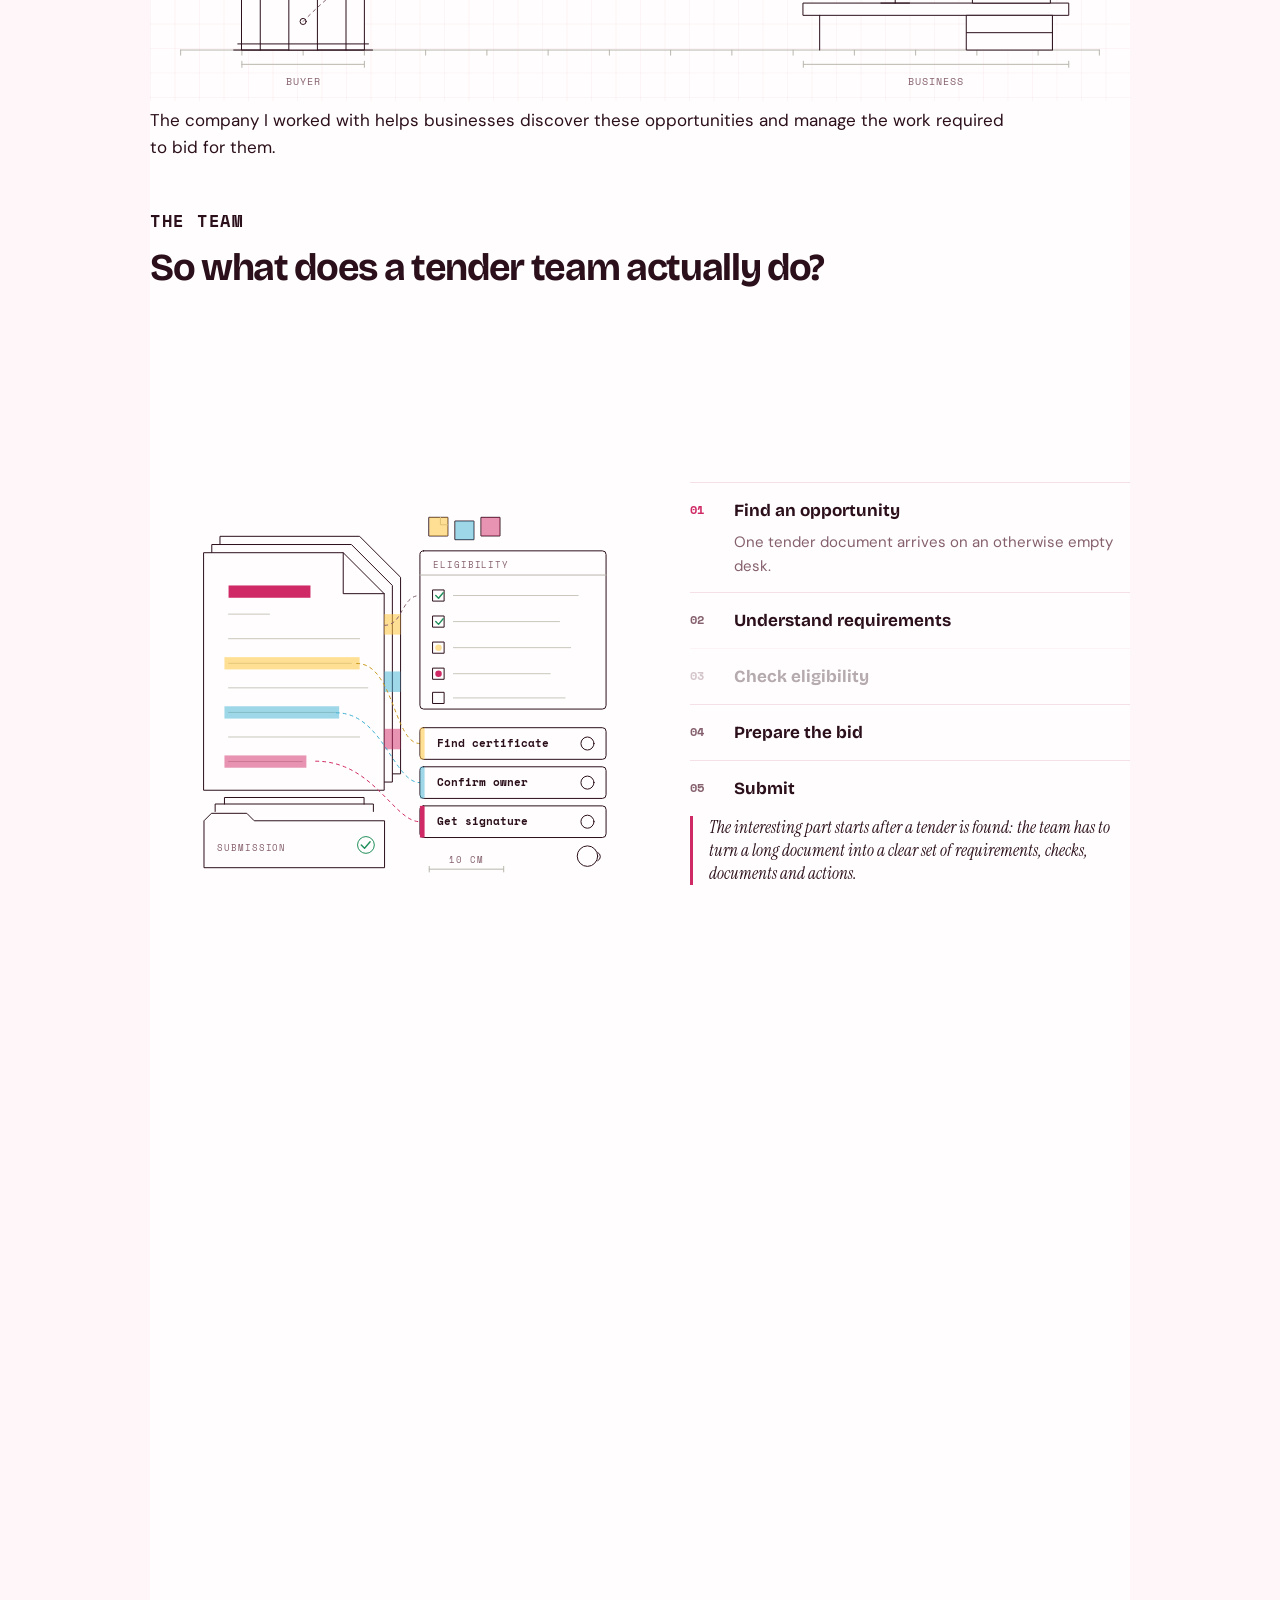
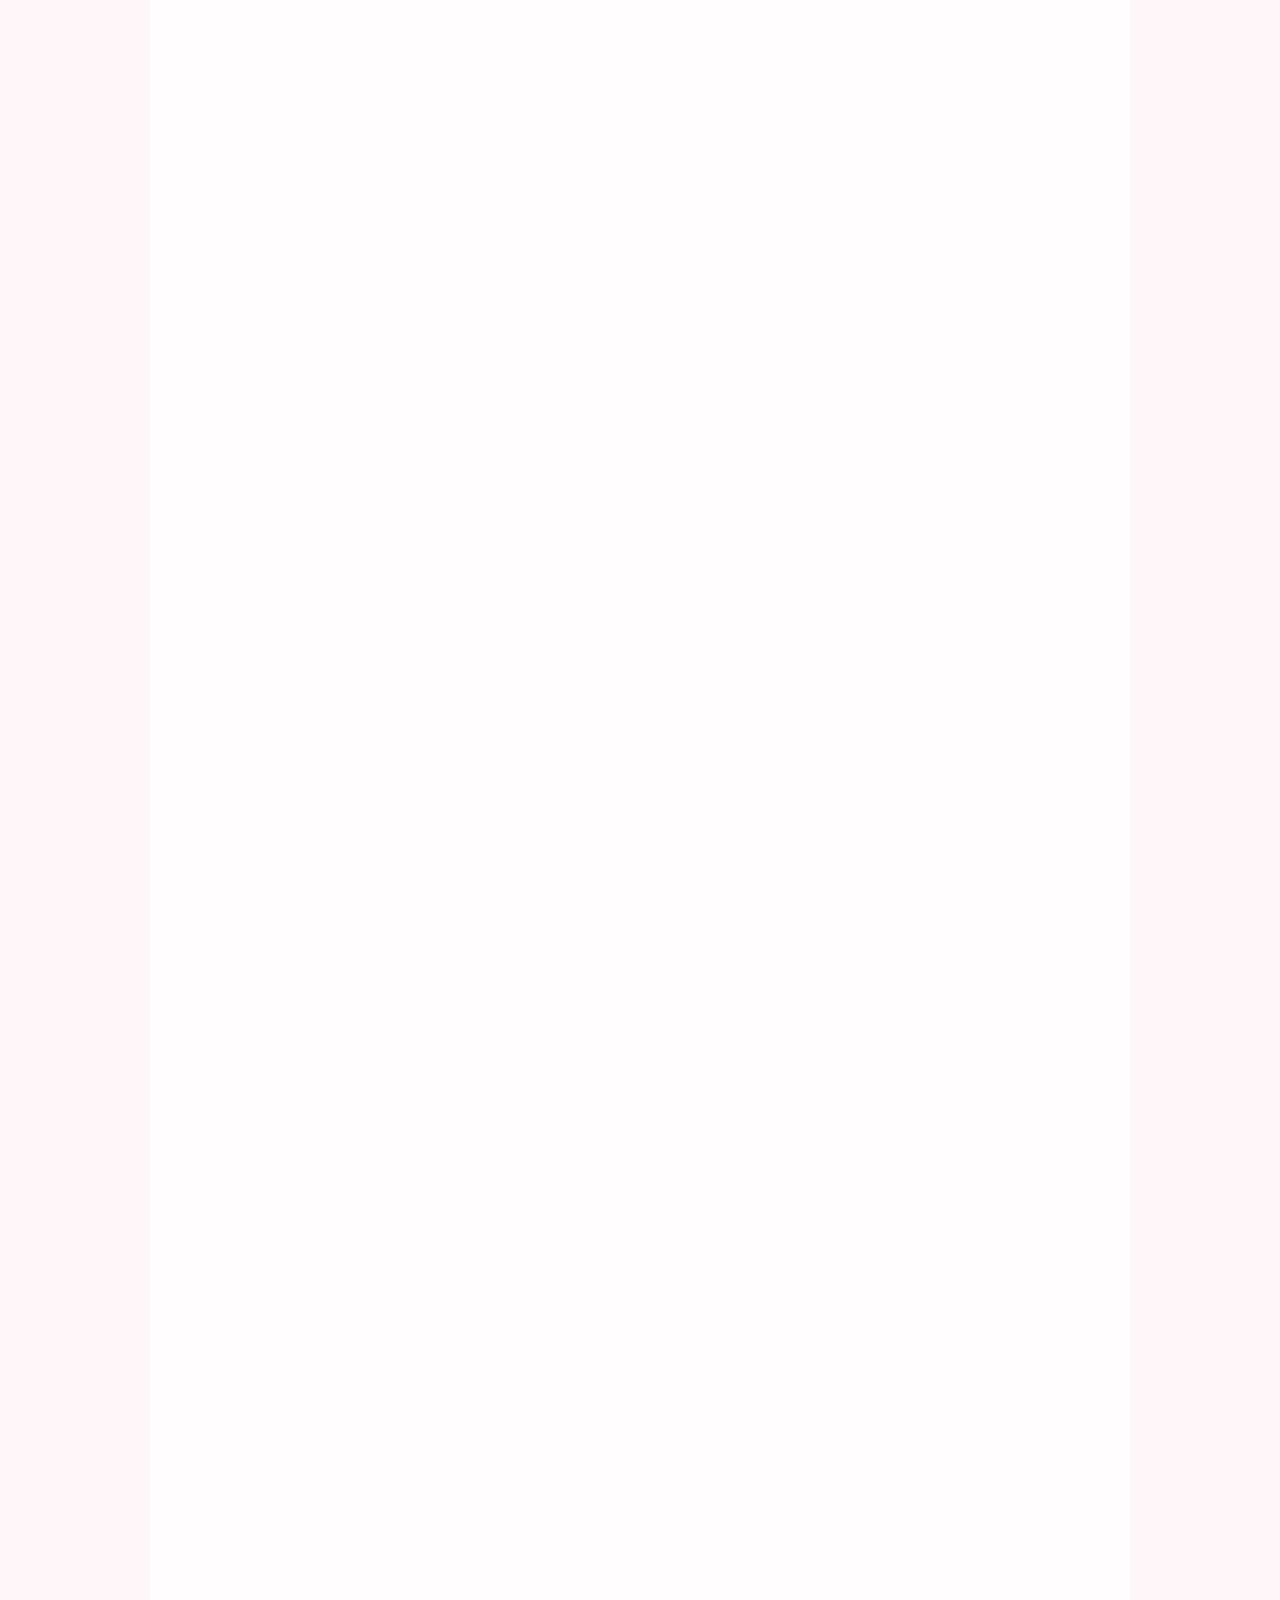
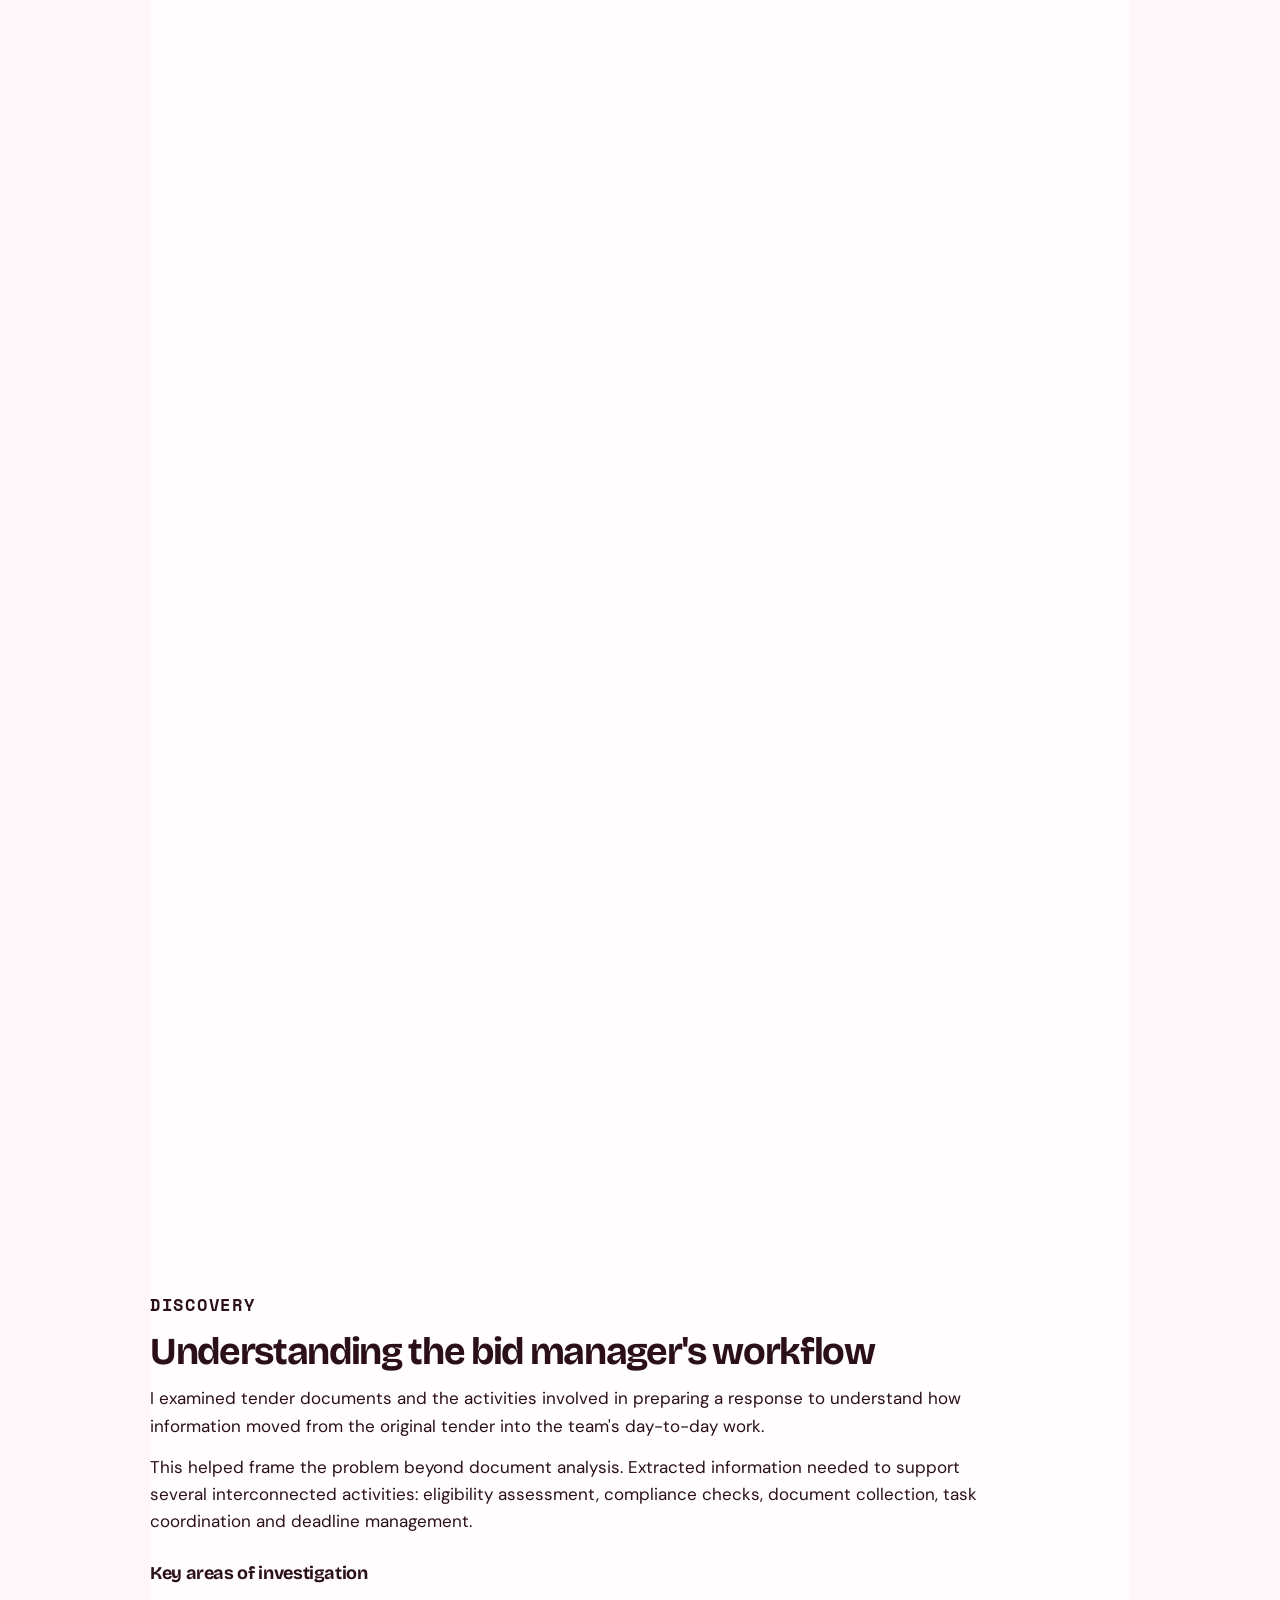
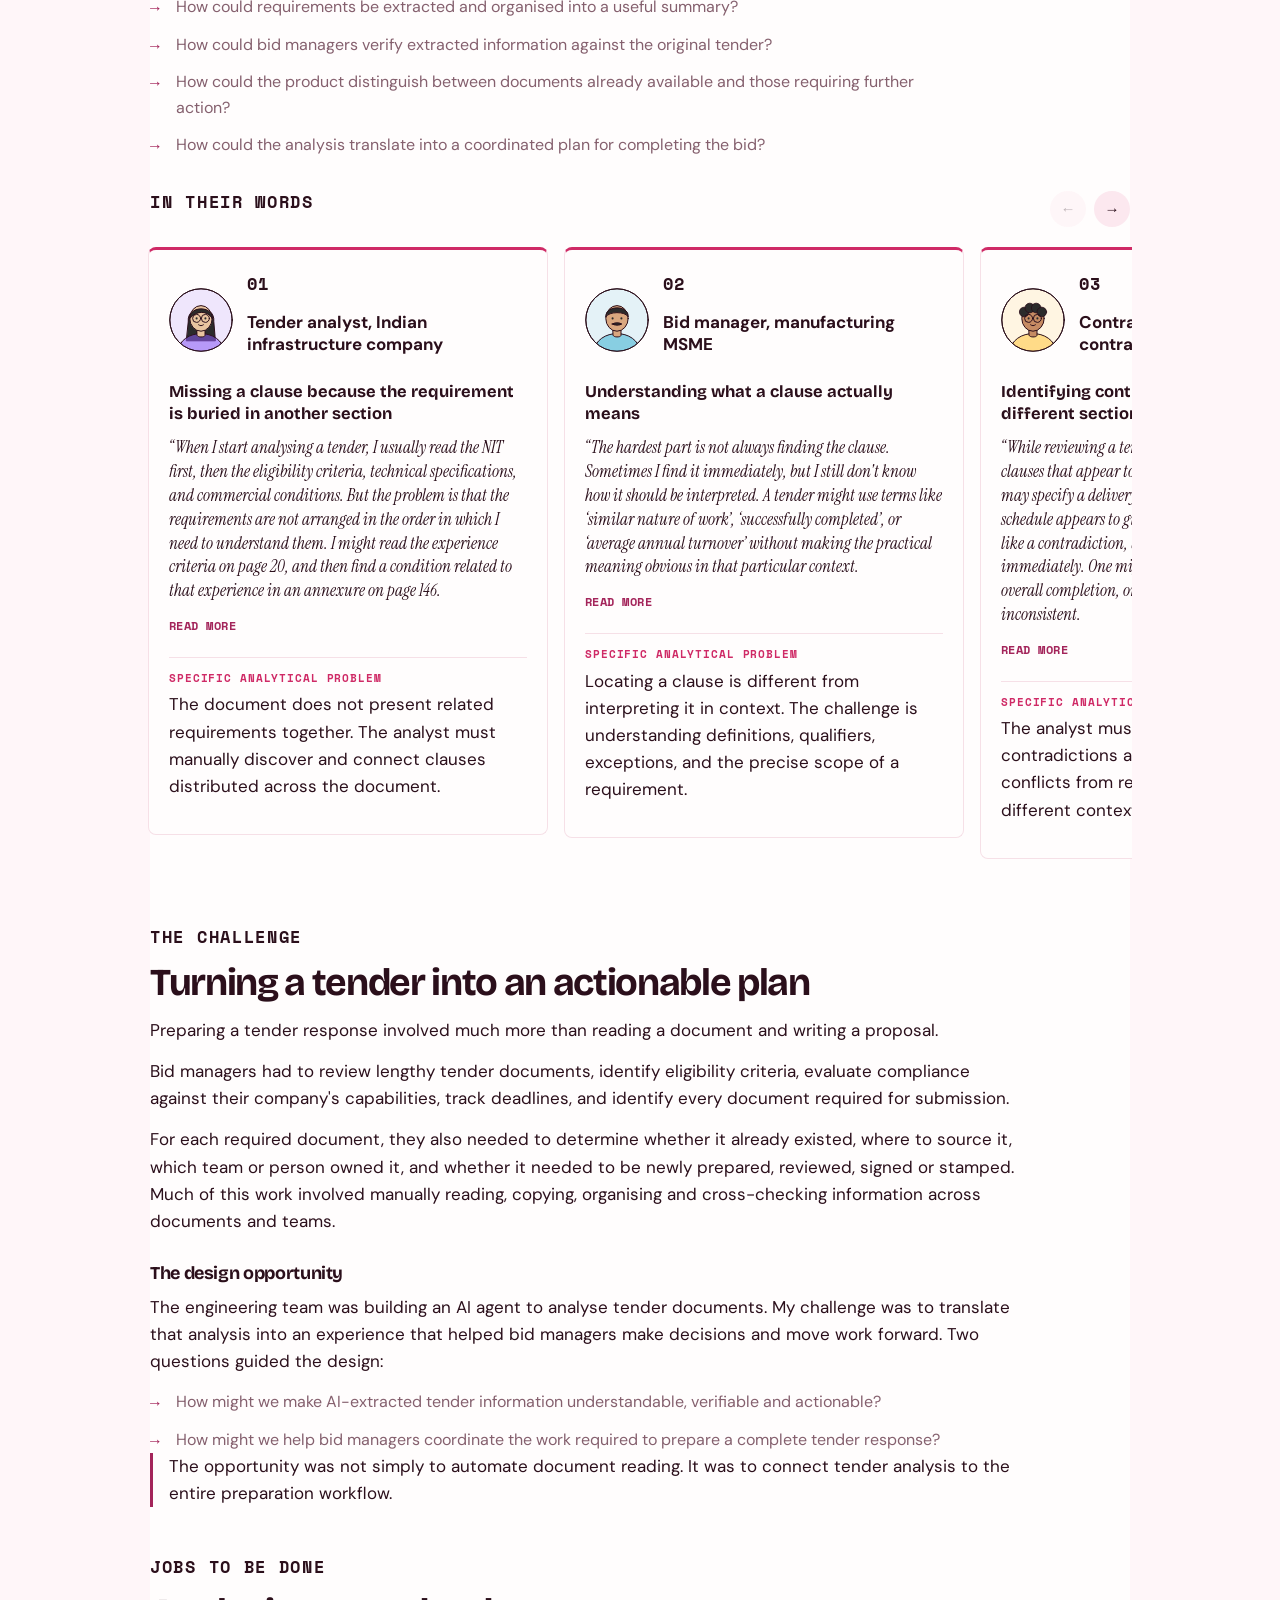
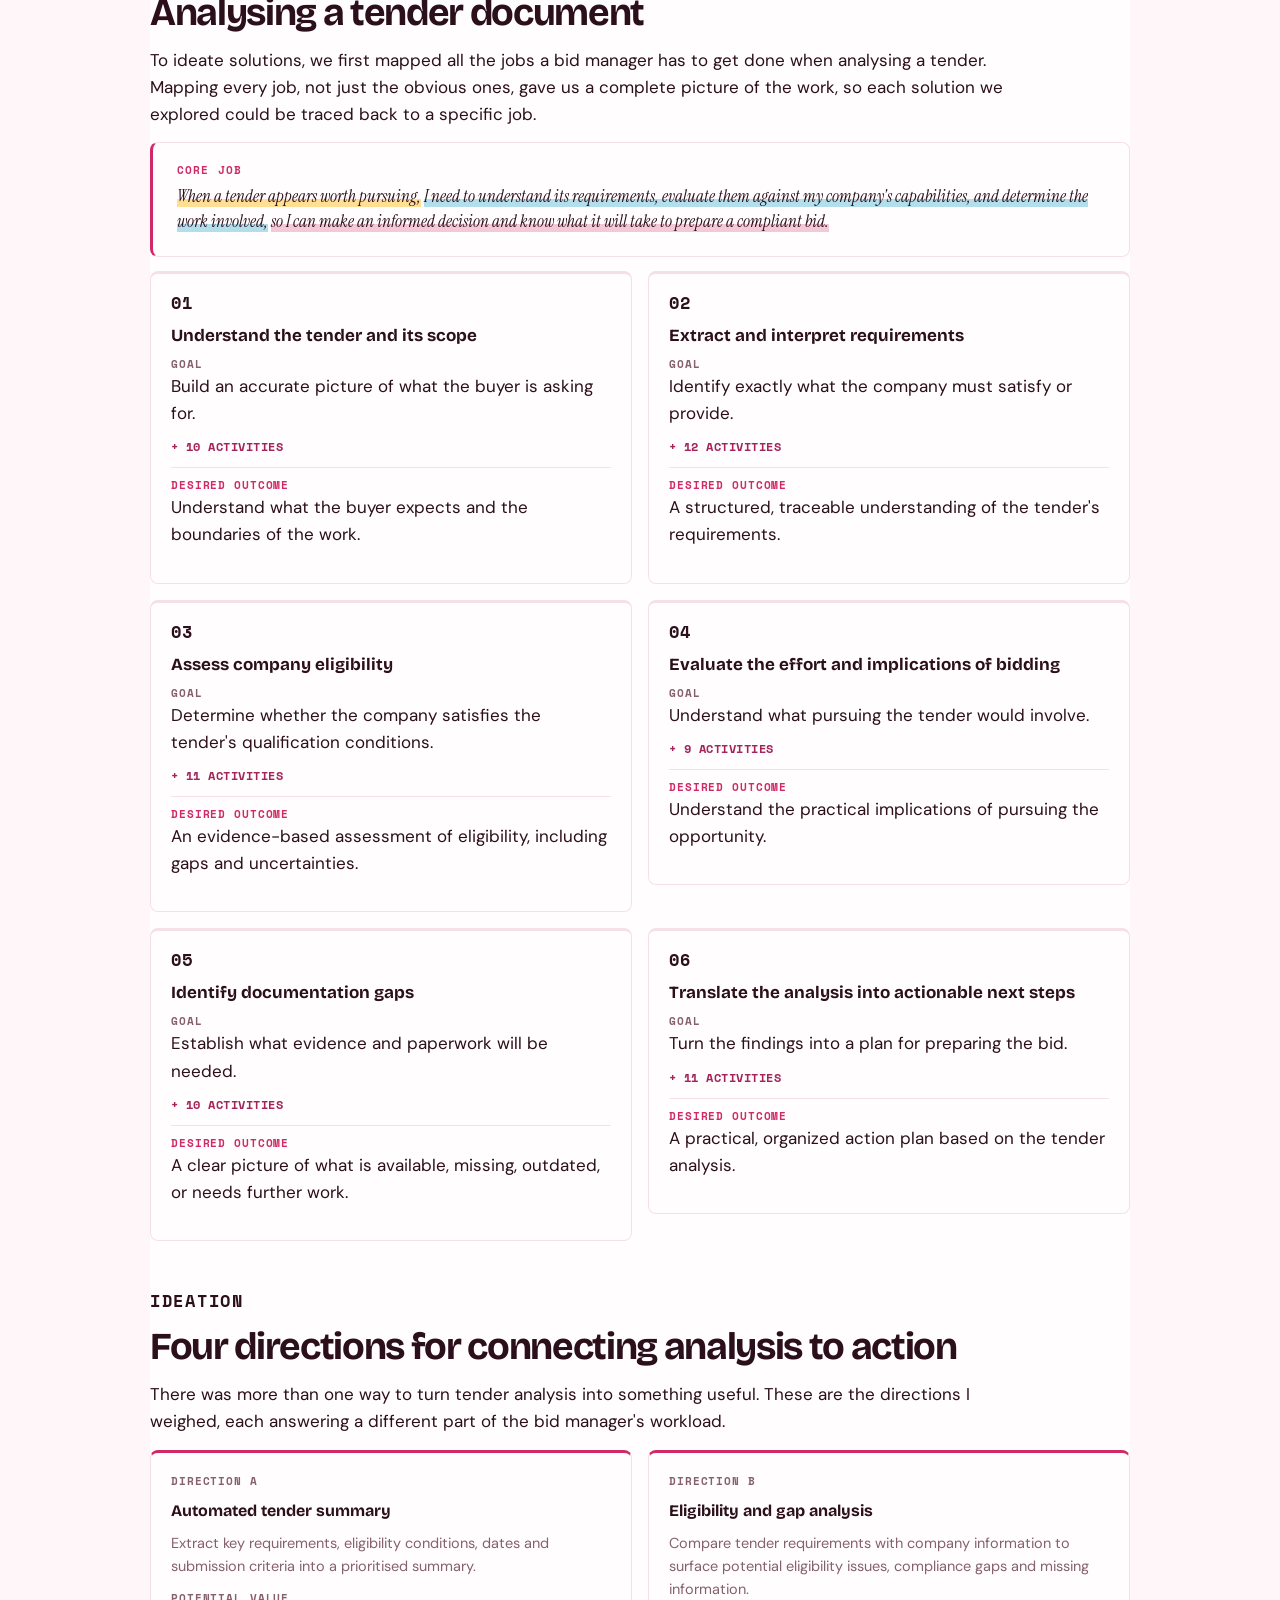
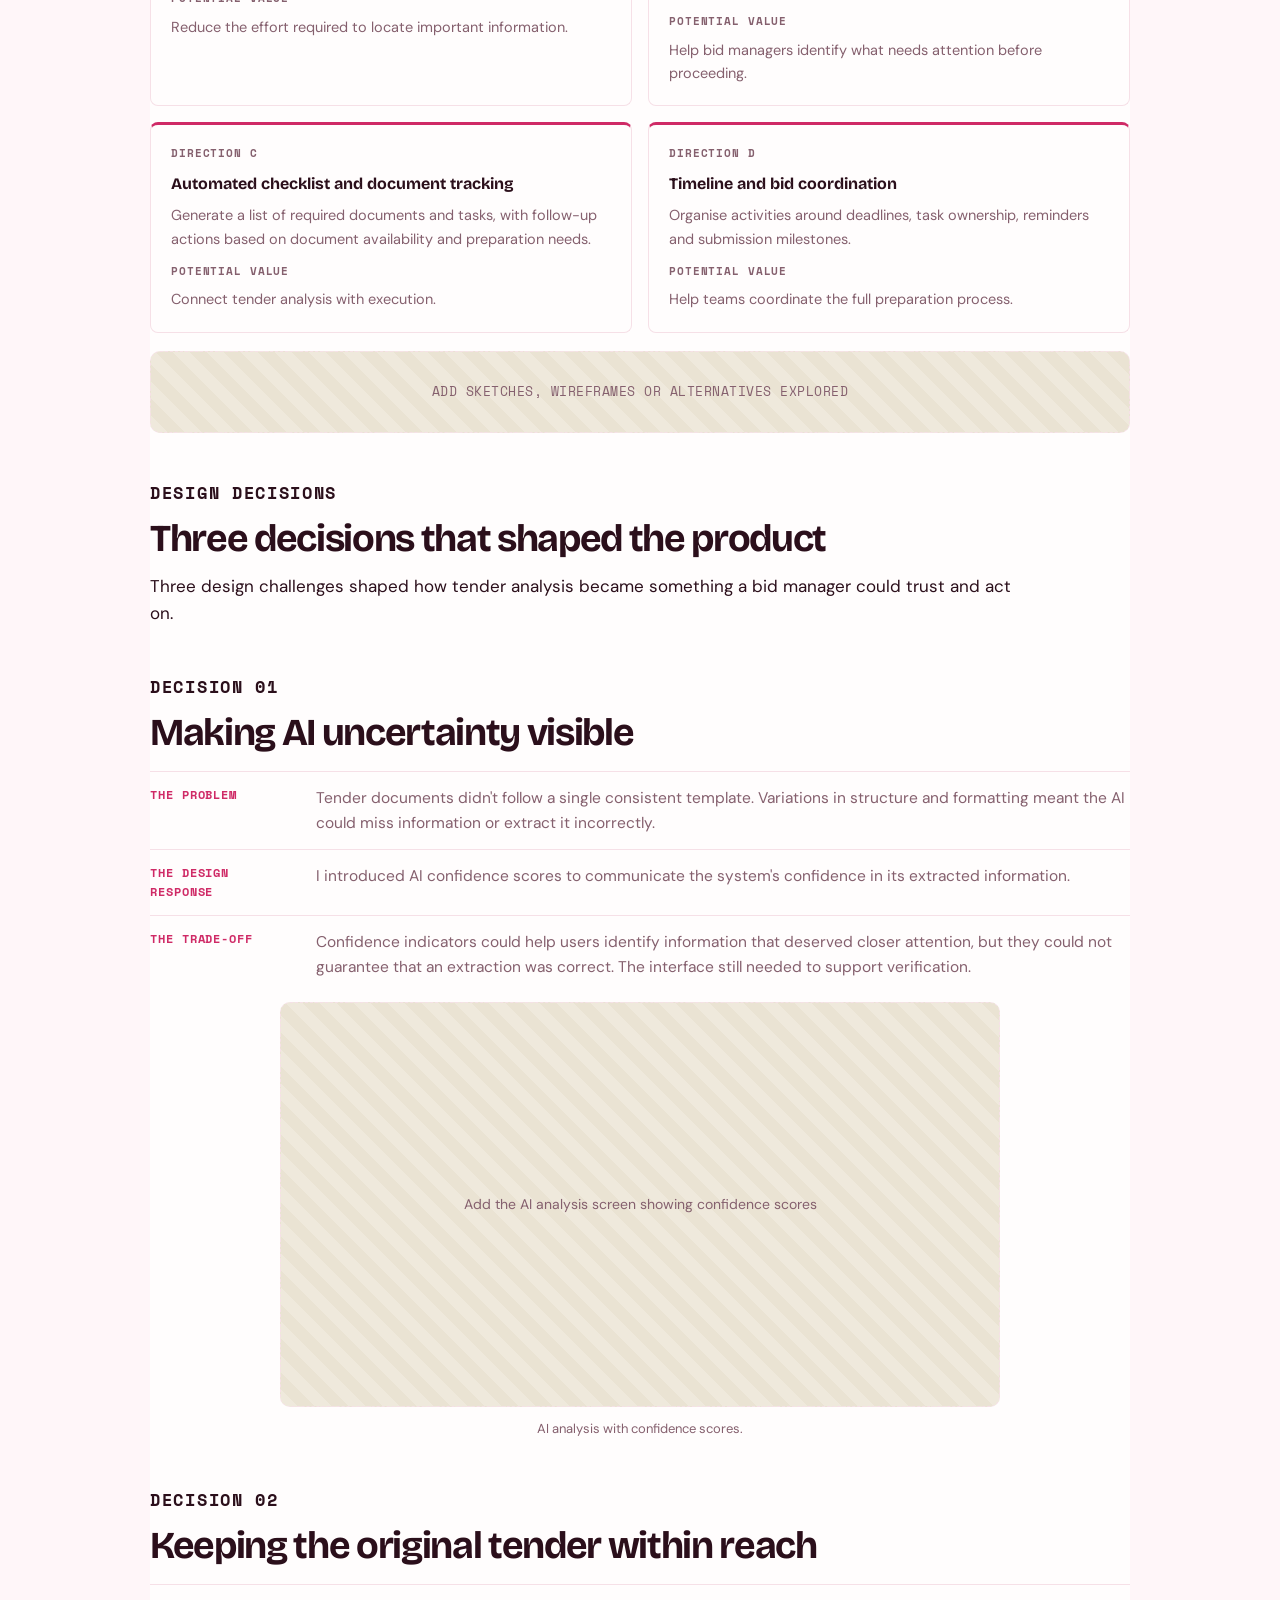
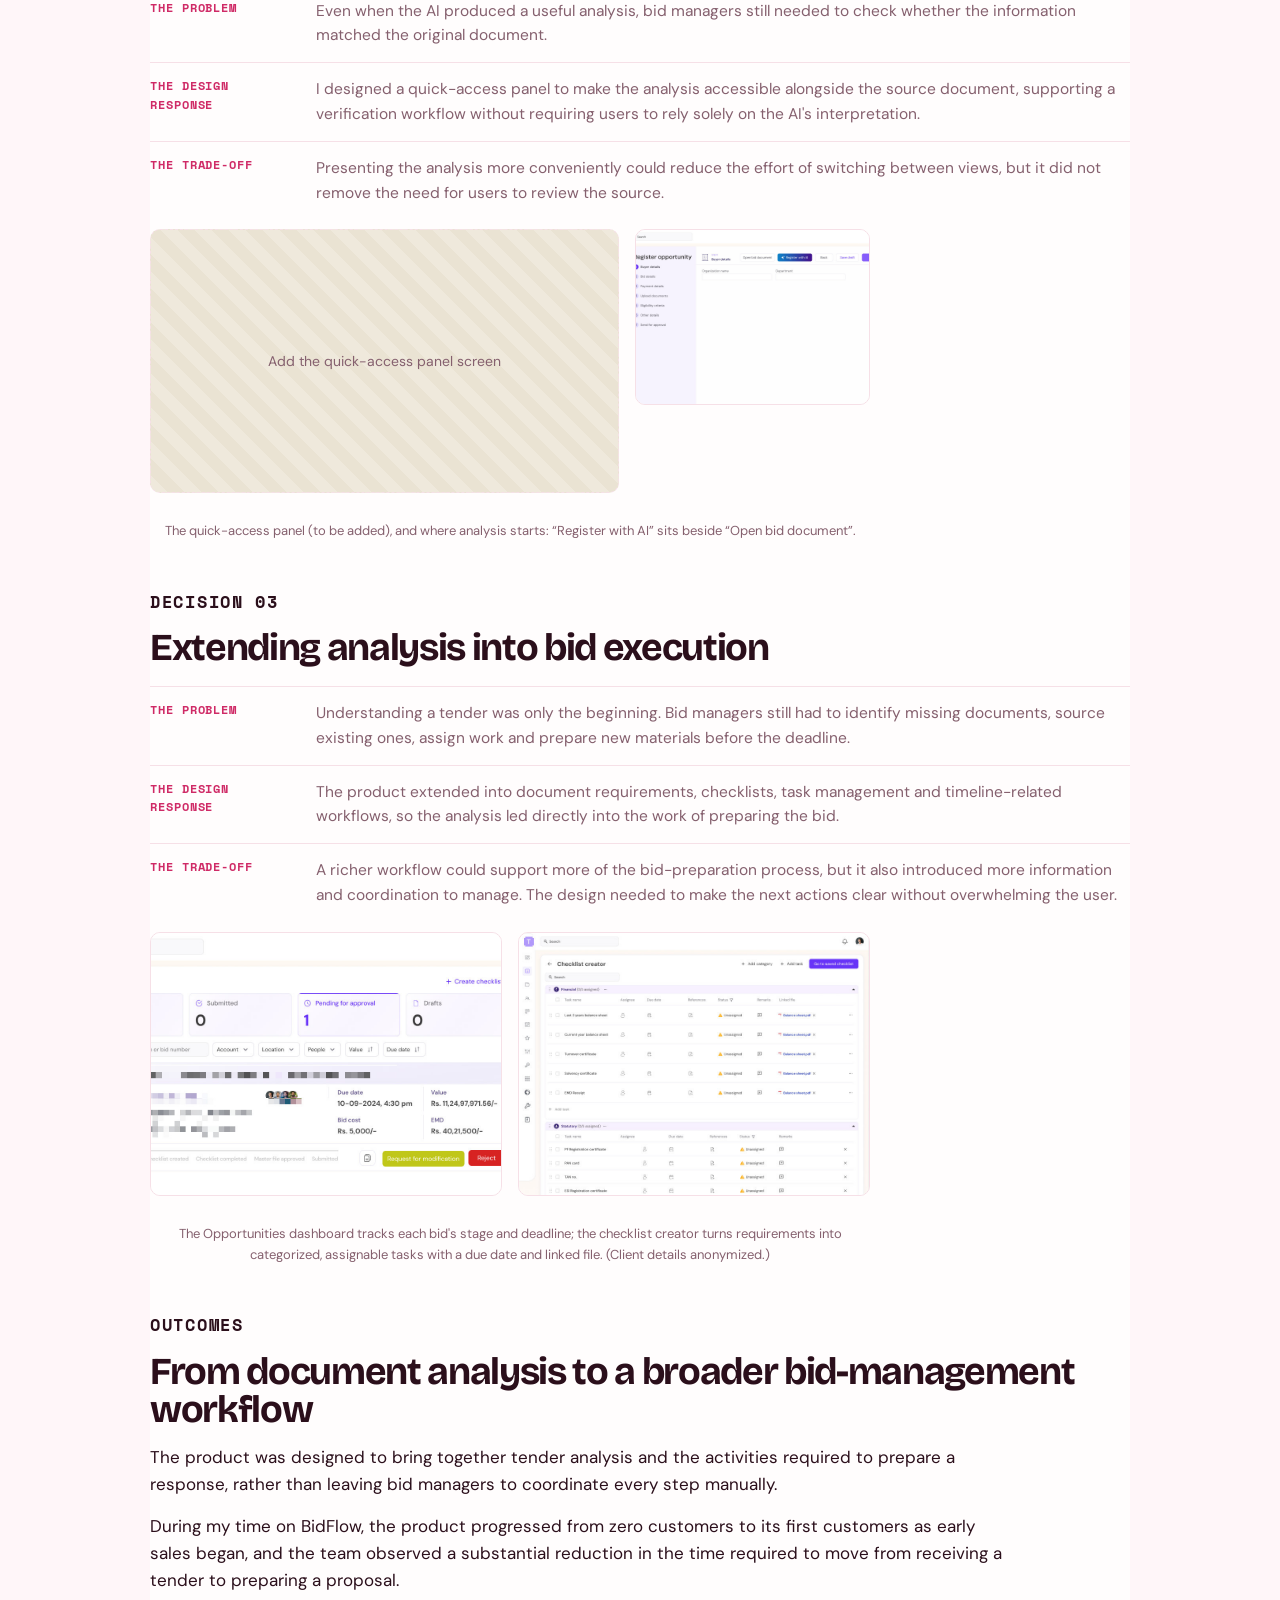
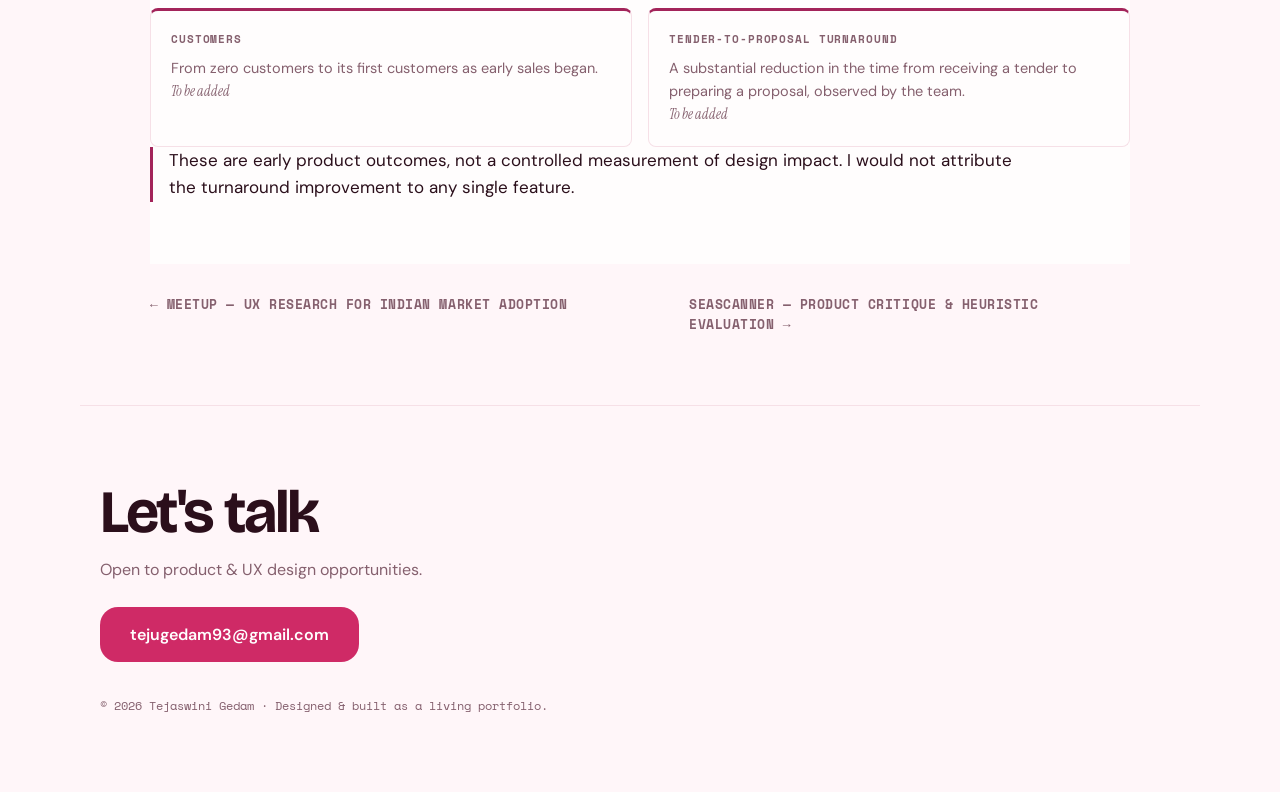
==== commit b06681d3: "update" ====
--- a/work/bidflow.html
+++ b/work/bidflow.html
@@ -4,7 +4,7 @@
 <meta charset="utf-8">
 <meta name="viewport" content="width=device-width, initial-scale=1">
 <title>BidFlow — Designing the workflow behind AI-powered tender management — Tejaswini Gedam</title>
-<meta name="description" content="Tejaswini Gedam — Product &amp; UX Designer. I design clear, human-centered products for complex, information-heavy workflows.">
+<meta name="description" content="Tejaswini Gedam — Product &amp; UX Designer. I get to the crux of messy problems, generate ideas, prioritize what matters, design and help ship solutions.">
 <link rel="preload" as="font" type="font/woff2" href="../fonts/instrument-serif-latin.woff2" crossorigin>
 <link rel="preload" as="font" type="font/woff2" href="../fonts/space-mono-latin.woff2" crossorigin>
 <link rel="preload" as="font" type="font/woff2" href="../fonts/bricolage-grotesque-latin.woff2" crossorigin>
@@ -17,10 +17,12 @@
 <header class="nav">
   <a class="brand" href="../index.html">Tejaswini Gedam</a>
   <nav>
-    <a href="../index.html#work">Work</a>
-    <a href="../index.html#about">About</a>
-    <a href="../Tejaswini-Gedam-Resume.pdf" target="_blank" rel="noopener">Resume</a>
-    <a href="mailto:tejugedam93@gmail.com">Contact</a>
+    <div class="nav-links">
+      <a href="../index.html#work">Work</a>
+      <a href="../index.html#about">About</a>
+      <a href="../Tejaswini-Gedam-Resume.pdf" target="_blank" rel="noopener">Resume</a>
+    </div>
+    <a class="nav-cta" href="mailto:tejugedam93@gmail.com">Contact</a>
   </nav>
 </header>
 <main class="case uniform">
--- a/styles.css
+++ b/styles.css
@@ -1,33 +1,35 @@
 /* ============================================================
    Tejaswini Gedam — portfolio
-   Look: editorial minimal — off-white page, big italic serif
-   headlines, monospace uppercase labels, mostly ink/white with
-   a highlighter-green accent and a couple of functional colors.
-   Inspired by tanujashastri.com (editorial serif/mono) blended
-   with a touch of eemonroy.com playfulness (highlighter marks,
-   small scattered dot accents).
+   Look: soft and confident — baby-pink page, big bold tight
+   sans headlines, a rounded nav group with one pink CTA, pink
+   as the single accent. Serif italic is kept only for quotes
+   and pull-lines. A few functional colors stay for data
+   (severity, charts).
    ============================================================ */
 :root {
-  --page: #ffffff;        /* white page */
-  --paper: #ffffff;       /* card / sheet surface */
-  --paper-2: #ffffff;
-  --ink: #131313;
-  --ink-soft: #5a5a57;
-  --line: #e1e0da;
-
-  --accent: #c6f24c;      /* highlighter lime — hero word, marks, hovers */
-  --accent-ink: #182106;  /* text color when sitting on --accent */
-  --blue: #3b4ce0;        /* small utility accent (links, dots) */
+  --page: #fff6f9;        /* very light baby pink page */
+  --paper: #fffdfd;       /* card / sheet surface */
+  --paper-2: #fffdfd;
+  --ink: #2b0f1b;
+  --ink-soft: #85606e;
+  --line: #f6e0e7;
+
+  --accent: #ffc4d7;      /* baby pink — marks, hovers, tags */
+  --accent-ink: #3d1226;  /* text color when sitting on --accent */
+  --pink: #cf2a66;        /* the pink — CTA, key accents */
+  --pink-deep: #ad1f55;
+  --nav-bg: #fce8ef;      /* rounded nav group */
+  --blue: #a3245a;        /* utility accent (links, arrows): berry */
   --sky: #3fb1d1;
   --sky-deep: #1f8fbe;
-  --violet: #8b5cf6;
+  --violet: #cf2a66;      /* labels and rules: same pink as --pink */
   --yellow: #ffc63f;
 
   --r-lg: 14px;
   --r-md: 10px;
   --r-sm: 8px;
   --maxw: 1120px;
-  --shadow: 0 12px 28px -20px rgba(20,19,15,.18);
+  --shadow: 0 12px 28px -20px rgba(80,20,45,.2);
 
   --serif: "Instrument Serif", Georgia, "Times New Roman", serif;
   --mono: "Space Mono", ui-monospace, SFMono-Regular, Menlo, Consolas, monospace;
@@ -45,67 +47,188 @@
   -webkit-font-smoothing: antialiased;
 }
 ::selection { background: var(--accent); color: var(--accent-ink); }
-h1, h2 { font-family: var(--serif); font-weight: 400; line-height: 1.02; letter-spacing: -0.005em; margin: 0; }
-h3 { font-family: var(--display); font-weight: 700; line-height: 1.15; letter-spacing: -.01em; margin: 0; }
+h1, h2 { font-family: var(--display); font-weight: 700; line-height: 1.02; letter-spacing: -.035em; margin: 0; }
+h3 { font-family: var(--display); font-weight: 700; line-height: 1.15; letter-spacing: -.02em; margin: 0; }
 em, i { font-family: var(--serif); font-style: italic; color: inherit; }
 a { color: inherit; text-decoration: none; }
 main { max-width: var(--maxw); margin: 0 auto; padding: 0 20px; }
 
-/* ---------- Floating pill nav ---------- */
+/* ---------- Nav: brand, rounded link group, separate pink CTA ---------- */
 .nav {
-  position: sticky; top: 14px; z-index: 40;
-  max-width: 720px; margin: 14px auto 0;
+  position: sticky; top: 0; z-index: 40;
   display: flex; align-items: center; justify-content: space-between; gap: 16px;
-  background: var(--paper); color: var(--ink);
-  border: 1px solid var(--line);
-  border-radius: 500px; padding: 11px 12px 11px 22px;
-  box-shadow: var(--shadow);
-}
-.brand { font-family: var(--display); font-weight: 700; letter-spacing: -.02em; font-size: 15px; }
-.nav nav { display: flex; gap: 4px; align-items: center; }
-.nav nav a {
-  font-family: var(--mono); text-transform: uppercase; letter-spacing: .06em;
-  color: var(--ink-soft); font-size: 12px; font-weight: 700;
-  padding: 8px 14px; border-radius: 500px; transition: background .2s, color .2s;
-}
-.nav nav a:hover { background: var(--accent); color: var(--accent-ink); }
-.nav nav a:last-child { background: var(--ink); color: #fff; }
-.nav nav a:last-child:hover { background: var(--ink); color: var(--accent); }
-@media (max-width: 520px) {
-  .nav { gap: 8px; padding: 9px 8px 9px 16px; }
-  .brand { font-size: 14px; line-height: 1.15; }
-  .nav nav { gap: 0; }
-  .nav nav a { font-size: 10.5px; letter-spacing: .03em; padding: 7px 8px; }
-}
-
-/* ---------- Hero ---------- */
+  padding: 16px clamp(16px, 4vw, 48px);
+  background: rgba(255, 246, 249, .9);
+  -webkit-backdrop-filter: blur(10px); backdrop-filter: blur(10px);
+}
+.brand { font-family: var(--display); font-weight: 800; letter-spacing: -.04em; font-size: clamp(18px, 2.2vw, 24px); line-height: 1.05; }
+.nav nav { display: flex; align-items: stretch; gap: 4px; }
+.nav-links { display: flex; align-items: center; gap: 2px; padding: 4px; background: var(--nav-bg); border-radius: 18px; }
+.nav-links a {
+  font-family: var(--font); font-size: 16px; font-weight: 500; color: var(--ink);
+  padding: 12px 20px; border-radius: 14px; transition: color .2s, background .2s;
+}
+.nav-links a:hover { color: var(--pink); }
+.nav-cta {
+  display: inline-flex; align-items: center; padding: 0 28px; border-radius: 18px;
+  background: var(--pink); color: #fff; font-family: var(--font); font-size: 16px; font-weight: 600;
+  transition: background .2s, transform .15s;
+}
+.nav-cta:hover { background: var(--pink-deep); transform: translateY(-1px); }
+@media (max-width: 640px) {
+  .nav { gap: 8px; padding: 12px 12px; }
+  .brand { font-size: 15px; max-width: 74px; }
+  .nav nav { gap: 3px; }
+  .nav-links { padding: 3px; border-radius: 14px; }
+  .nav-links a { font-size: 13px; padding: 9px 8px; border-radius: 11px; }
+  .nav-cta { font-size: 13px; padding: 0 12px; border-radius: 14px; }
+}
+
+/* ---------- Hero (centred, big and bold) ---------- */
 .hero {
-  position: relative;
-  padding: clamp(48px, 9vw, 108px) 0 clamp(20px, 4vw, 36px);
+  position: relative; text-align: left;
+  padding: clamp(56px, 11vw, 132px) 0 clamp(36px, 6vw, 64px);
 }
 .eyebrow {
   display: flex; align-items: center; gap: 9px;
   font-family: var(--mono); font-weight: 700; font-size: 12.5px; letter-spacing: .12em; text-transform: uppercase;
   color: var(--ink-soft); margin: 0 0 22px;
 }
-.eyebrow::before { content: ""; width: 8px; height: 8px; border-radius: 50%; background: var(--accent); border: 1px solid var(--ink); flex: none; }
-.hero h1 { font-size: clamp(38px, 7vw, 78px); max-width: 20ch; }
-.hero h1 em { color: var(--ink); background: linear-gradient(transparent 62%, var(--accent) 62%); }
-.hero-actions { display: flex; gap: 12px; margin-top: 34px; flex-wrap: wrap; }
+.eyebrow::before { content: ""; width: 8px; height: 8px; border-radius: 50%; background: var(--pink); flex: none; }
+
+.hero h1 { font-size: clamp(46px, 10vw, 116px); max-width: none; font-weight: 500; letter-spacing: -.05em; line-height: .98; }
+.hero h1 em { font-family: inherit; font-style: normal; color: var(--pink); background: none; }
+.hero-sub { margin: 28px 0 0; max-width: 40ch; font-size: clamp(18px, 2.2vw, 24px); line-height: 1.4; color: var(--ink-soft); }
+.hero-sub + .hero-sub { margin-top: 10px; color: var(--ink); }
+.hero-actions { display: flex; justify-content: flex-start; gap: 12px; margin-top: 38px; flex-wrap: wrap; }
 .btn {
-  display: inline-block; padding: 13px 24px; border-radius: 500px;
-  font-family: var(--mono); text-transform: uppercase; letter-spacing: .04em;
-  background: var(--ink); color: #fff; font-weight: 700; font-size: 13px;
-  border: 1.5px solid var(--ink); transition: transform .15s, background .2s, color .2s, border-color .2s;
-}
-.btn:hover { transform: translateY(-2px); background: var(--accent); color: var(--accent-ink); border-color: var(--accent); }
-.btn.ghost { background: transparent; color: var(--ink); border-color: var(--line); }
-.btn.ghost:hover { background: var(--ink); color: #fff; border-color: var(--ink); }
+  display: inline-block; padding: 15px 30px; border-radius: 18px;
+  font-family: var(--font); font-weight: 600; font-size: 16px; letter-spacing: 0;
+  background: var(--pink); color: #fff;
+  border: 0; transition: transform .15s, background .2s, color .2s;
+}
+.btn:hover { transform: translateY(-2px); background: var(--pink-deep); color: #fff; }
+.btn.ghost { background: var(--nav-bg); color: var(--ink); }
+.btn.ghost:hover { background: var(--accent); color: var(--accent-ink); }
+
+/* ---------- Hero hover illustrations ---------- */
+.hv {
+  color: var(--ink); cursor: default; border-radius: 4px;
+  border-bottom: 2px dotted var(--pink);
+  transition: color .2s, background .2s;
+}
+.hv:hover, .hv:focus-visible { color: var(--pink); background: var(--accent); outline: none; }
+
+.hero-ill {
+  position: relative; width: min(100%, 300px); aspect-ratio: 1.3; margin-top: 0;
+  max-height: 0; overflow: hidden; opacity: 0; pointer-events: none;
+  transition: max-height .4s ease, opacity .3s ease, margin-top .3s ease;
+}
+.hero[data-k] .hero-ill { max-height: 240px; opacity: 1; margin-top: 22px; }
+@media (min-width: 900px) {
+  .hero-ill {
+    position: absolute; right: 0; bottom: clamp(24px, 5vw, 64px);
+    width: min(340px, 32vw); max-height: none; overflow: visible; opacity: 1; margin-top: 0;
+  }
+  .hero[data-k] .hero-ill { max-height: none; margin-top: 0; }
+}
+.ill {
+  position: absolute; inset: 0; width: 100%; height: 100%; overflow: visible;
+  --dx: 0%;
+  opacity: 0; transform: translate(var(--dx), 10px) scale(.96);
+  transition: opacity .35s ease, transform .45s cubic-bezier(.2, .7, .2, 1);
+}
+@media (min-width: 900px) {
+  .ill-web { --dx: 9.9%; }
+  .ill-bulb { --dx: 15%; }
+  .ill-prio { --dx: 10%; }
+  .ill-ship { --dx: 9.8%; }
+}
+.hero[data-k="web"] .ill-web, .hero[data-k="bulb"] .ill-bulb,
+.hero[data-k="prio"] .ill-prio, .hero[data-k="ship"] .ill-ship { opacity: 1; transform: translateX(var(--dx)); }
+.ill .ln { fill: none; stroke: var(--ink); stroke-width: 1.4; stroke-linecap: round; stroke-linejoin: round; }
+.ill .fl { fill: var(--paper); }
+.ill .fp { fill: var(--pink); stroke: var(--pink); }
+.ill .pk { stroke: var(--pink); }
+.ill .soft { stroke: #d9b9c4; }
+.ill .hotbox { fill: var(--accent); stroke: var(--pink); }
+.ill .glow { fill: var(--pink); fill-opacity: .14; stroke: none; transform-box: fill-box; transform-origin: center; }
+.ill .glass { transition: fill .4s ease; }
+.ill .plane { opacity: 0; transform: translate(112px, 96px) rotate(-65.7deg); }
+.ill .nd { transform-box: fill-box; transform-origin: center; }
+.hero[data-k="bulb"] .ill-bulb .glass { fill: #fff0b8; }
+
+@media (prefers-reduced-motion: no-preference) {
+  @keyframes ill-draw { from { stroke-dashoffset: 1; } to { stroke-dashoffset: 0; } }
+  @keyframes ill-jit { from { transform: translate(-3px, -2px); } to { transform: translate(3px, 3px); } }
+  @keyframes ill-sway { from { transform: rotate(-3deg); } to { transform: rotate(3deg); } }
+  @keyframes ill-glow { from { opacity: .35; transform: scale(.9); } to { opacity: 1; transform: scale(1.07); } }
+  @keyframes ill-ray { from { opacity: .15; } to { opacity: 1; } }
+  @keyframes ill-twinkle { 0%, 100% { opacity: .2; transform: scale(.6); } 50% { opacity: 1; transform: scale(1.2); } }
+  @keyframes ill-rise { 0%, 14% { transform: translateY(0); } 40%, 62% { transform: translateY(-114px); } 88%, 100% { transform: translateY(0); } }
+  @keyframes ill-sink { 0%, 14% { transform: translateY(0); } 40%, 62% { transform: translateY(38px); } 88%, 100% { transform: translateY(0); } }
+  @keyframes ill-bob-up { from { transform: translateY(3px); } to { transform: translateY(-6px); } }
+  @keyframes ill-bob-down { from { transform: translateY(-3px); } to { transform: translateY(6px); } }
+  @keyframes ill-march { to { stroke-dashoffset: -16; } }
+  @keyframes ill-fly {
+    0%, 7% { opacity: 0; transform: translate(112px, 96px) rotate(-65.7deg); }
+    8% { opacity: 1; transform: translate(112px, 96px) rotate(-65.7deg); }
+    13% { transform: translate(118.4px, 83.7px) rotate(-59.2deg); }
+    18% { transform: translate(125.5px, 73.2px) rotate(-51.9deg); }
+    23% { transform: translate(133.2px, 64.7px) rotate(-43.7deg); }
+    28% { transform: translate(141.3px, 58.1px) rotate(-34.4deg); }
+    33% { transform: translate(149.7px, 53.4px) rotate(-23.8deg); }
+    38% { transform: translate(158.2px, 50.6px) rotate(-12deg); }
+    43% { transform: translate(166.8px, 49.8px) rotate(0.7deg); }
+    48% { transform: translate(175.1px, 50.8px) rotate(13.9deg); }
+    53% { transform: translate(183.2px, 53.8px) rotate(26.8deg); }
+    58% { transform: translate(190.8px, 58.8px) rotate(38.8deg); }
+    63% { transform: translate(197.8px, 65.7px) rotate(49.6deg); }
+    68% { transform: translate(204.2px, 74.5px) rotate(59deg); }
+    73% { transform: translate(209.6px, 85.3px) rotate(67.2deg); }
+    78% { opacity: 1; transform: translate(214px, 98px) rotate(74.3deg); }
+    82%, 100% { opacity: 0; transform: translate(214px, 98px) rotate(74.3deg); }
+  }
+  @keyframes ill-pop { 0%, 74% { transform: scale(.6); opacity: .25; } 82% { transform: scale(1.2); opacity: 1; } 92%, 100% { transform: scale(1); opacity: 1; } }
+  @keyframes ill-lift { from { transform: translateY(0); } to { transform: translateY(-4px); } }
+
+  /* web: lines draw themselves in, nodes jitter, the whole knot sways */
+  .hero[data-k="web"] .ill-web .w { stroke-dasharray: 1; animation: ill-draw 1s ease both; }
+  .hero[data-k="web"] .ill-web .w:nth-child(2) { animation-delay: .12s; }
+  .hero[data-k="web"] .ill-web .w:nth-child(3) { animation-delay: .24s; }
+  .hero[data-k="web"] .ill-web .w:nth-child(4) { animation-delay: .36s; }
+  .hero[data-k="web"] .ill-web .w:nth-child(5) { animation-delay: .48s; }
+  .hero[data-k="web"] .ill-web .w:nth-child(6) { animation-delay: .6s; }
+  .hero[data-k="web"] .ill-web .w:nth-child(7) { animation-delay: .72s; }
+  .hero[data-k="web"] .ill-web .nd { animation: ill-jit 1.1s ease-in-out infinite alternate; }
+  .hero[data-k="web"] .ill-web .nd:nth-of-type(odd) { animation-duration: 1.5s; animation-delay: -.5s; }
+  .hero[data-k="web"] .ill-web .web-g { transform-origin: 130px 100px; animation: ill-sway 2.6s ease-in-out infinite alternate; }
+
+  /* bulb: glow breathes, rays flicker, sparks twinkle */
+  .hero[data-k="bulb"] .ill-bulb .glow { animation: ill-glow 1.3s ease-in-out infinite alternate; }
+  .hero[data-k="bulb"] .ill-bulb .rays { animation: ill-ray .9s ease-in-out infinite alternate; }
+  .hero[data-k="bulb"] .ill-bulb .fil { animation: ill-ray .6s ease-in-out infinite alternate; }
+  .hero[data-k="bulb"] .ill-bulb .spark { transform-box: fill-box; transform-origin: center; animation: ill-twinkle 1.6s ease-in-out infinite; }
+  .hero[data-k="bulb"] .ill-bulb .s2 { animation-delay: -.5s; }
+  .hero[data-k="bulb"] .ill-bulb .s3 { animation-delay: -1s; }
+
+  /* prio: the one that matters climbs to the top, the rest make room */
+  .hero[data-k="prio"] .ill-prio .row { animation: ill-sink 3.4s ease-in-out infinite; }
+  .hero[data-k="prio"] .ill-prio .row.hot { animation-name: ill-rise; }
+  .hero[data-k="prio"] .ill-prio .up { animation: ill-bob-up .8s ease-in-out infinite alternate; }
+  .hero[data-k="prio"] .ill-prio .down { animation: ill-bob-down .8s ease-in-out infinite alternate; }
+
+  /* ship: design window, a plane crosses to the launch tick */
+  .hero[data-k="ship"] .ill-ship .win { animation: ill-lift 1.4s ease-in-out infinite alternate; }
+  .hero[data-k="ship"] .ill-ship .route { stroke-dasharray: 4 6; animation: ill-march .8s linear infinite; }
+  .hero[data-k="ship"] .ill-ship .plane { animation: ill-fly 3s linear infinite; }
+  .hero[data-k="ship"] .ill-ship .done { transform-box: fill-box; transform-origin: center; animation: ill-pop 3s ease-in-out infinite; }
+}
 
 /* ---------- Sections on the page ---------- */
 .section { padding: clamp(44px, 7vw, 80px) 0 0; }
 .section-head { margin-bottom: 30px; display: flex; align-items: baseline; justify-content: space-between; gap: 20px; flex-wrap: wrap; border-bottom: 1px solid var(--line); padding-bottom: 20px; }
-.section-head h2 { font-size: clamp(30px, 5.5vw, 50px); font-style: italic; }
+.section-head h2 { font-size: clamp(32px, 5.5vw, 56px); }
 .section-head p { color: var(--ink-soft); margin: 0; max-width: 42ch; font-size: 15px; }
 
 /* ---------- Work list (numbered rows) ---------- */
@@ -120,7 +243,7 @@
   border: 1px solid var(--line); border-radius: var(--r-sm); transition: border-color .18s;
 }
 .card-thumb img { display: block; width: 100%; height: 100%; object-fit: cover; object-position: top left; }
-.card:hover .card-thumb { border-color: var(--ink); }
+.card:hover .card-thumb { border-color: var(--pink); }
 .card:first-child { border-top: 1px solid var(--line); }
 .card:hover { background: var(--accent); padding-left: 14px; }
 .card:hover .card-body p, .card:hover .card-cta { color: var(--accent-ink); opacity: .8; }
@@ -128,12 +251,12 @@
 .card:hover .card-media { color: var(--accent-ink); }
 .type-tag {
   display: inline-block; margin: 0 0 12px; padding: 5px 12px; border-radius: 500px;
-  border: 1px solid var(--ink); background: var(--accent); color: var(--accent-ink);
+  border: 0; background: var(--accent); color: var(--accent-ink);
   font-family: var(--mono); font-size: 11px; font-weight: 700; text-transform: uppercase; letter-spacing: .08em; line-height: 1;
 }
 .card .type-tag { margin-bottom: 8px; transition: background .18s; }
 .card:hover .type-tag { background: var(--paper); }
-.card-body h3 { font-family: var(--serif); font-weight: 400; font-style: italic; font-size: clamp(22px, 3.4vw, 32px); margin: 0 0 4px; letter-spacing: 0; }
+.card-body h3 { font-family: var(--display); font-weight: 700; font-size: clamp(20px, 2.8vw, 28px); line-height: 1.12; margin: 0 0 6px; letter-spacing: -.03em; }
 .card-body p { color: var(--ink-soft); margin: 0; font-size: 14.5px; max-width: 46ch; }
 .card-cta { font-family: var(--mono); font-size: 12px; letter-spacing: .04em; color: var(--ink-soft); white-space: nowrap; }
 @media (max-width: 720px) {
@@ -170,10 +293,10 @@
   max-width: var(--maxw); margin: 40px auto 24px; padding: clamp(40px,7vw,72px) 20px 28px;
   border-top: 1px solid var(--line);
 }
-.foot h3 { font-family: var(--serif); font-style: italic; font-weight: 400; font-size: clamp(32px, 6vw, 56px); margin: 0 0 10px; }
+.foot h3 { font-family: var(--display); font-weight: 700; letter-spacing: -.04em; font-size: clamp(34px, 6vw, 60px); margin: 0 0 10px; }
 .foot p { color: var(--ink-soft); margin: 0 0 24px; }
-.foot .btn { background: var(--ink); color: #fff; border-color: var(--ink); }
-.foot .btn:hover { background: var(--accent); color: var(--accent-ink); border-color: var(--accent); }
+.foot .btn { background: var(--pink); color: #fff; }
+.foot .btn:hover { background: var(--pink-deep); color: #fff; }
 .foot .fine { margin-top: 34px; font-family: var(--mono); font-size: 12px; color: var(--ink-soft); }
 
 /* ============================================================
@@ -187,7 +310,7 @@
   border-bottom: 1px solid var(--line);
 }
 .case-hero .eyebrow { color: var(--ink-soft); }
-.case-hero h1 { font-size: clamp(32px, 5.6vw, 58px); margin: 0 0 14px; max-width: 22ch; font-style: italic; }
+.case-hero h1 { font-size: clamp(34px, 5.8vw, 64px); margin: 0 0 14px; max-width: 22ch; letter-spacing: -.045em; }
 .case-hero .lede { font-size: 18px; color: var(--ink-soft); margin: 0 0 28px; max-width: 55ch; }
 .case-hero .meta { display: flex; flex-wrap: wrap; gap: 30px; }
 .case-hero .meta dt { font-family: var(--mono); font-size: 11px; text-transform: uppercase; letter-spacing: .1em; color: var(--ink-soft); margin: 0 0 6px; }
@@ -207,7 +330,7 @@
 
 .case-block { max-width: 720px; margin: 0 auto 46px; }
 .case-block:last-child { margin-bottom: 0; }
-.case-block h2 { font-size: clamp(26px, 3.8vw, 36px); margin: 0 0 14px; font-style: italic; }
+.case-block h2 { font-size: clamp(26px, 3.8vw, 38px); margin: 0 0 14px; }
 .case-block p { font-size: 17px; color: var(--ink); margin: 0 0 14px; }
 .case-block .role-lead { color: var(--ink-soft); }
 
@@ -227,7 +350,7 @@
 
 /* case explainer: hook + snapshot, world/journey/zoom flows */
 .hook { max-width: 800px; }
-.hook-title { font-size: clamp(28px, 4.4vw, 40px); margin: 0 0 10px; font-style: italic; }
+.hook-title { font-size: clamp(28px, 4.4vw, 42px); margin: 0 0 10px; }
 .hook-sub { font-size: 17px; color: var(--ink-soft); max-width: 60ch; margin: 0 0 22px; }
 .snapshot { display: grid; grid-template-columns: repeat(3, 1fr); gap: 16px; }
 @media (max-width: 640px) { .snapshot { grid-template-columns: 1fr; } }
@@ -248,7 +371,7 @@
 .flow-vertical .flow-step { flex: none; }
 .flow-arrow { flex: 0 0 auto; color: var(--ink-soft); font-size: 18px; line-height: 1; }
 .flow-vertical .flow-arrow { text-align: center; }
-.flow-step.flow-friction { border-color: var(--violet); background: rgba(139,92,246,.08); }
+.flow-step.flow-friction { border-color: var(--violet); background: rgba(207,42,102,.08); }
 @media (max-width: 720px) {
   .flow:not(.flow-vertical) { flex-direction: column; align-items: stretch; }
   .flow:not(.flow-vertical) .flow-step { flex: none; }
@@ -429,7 +552,7 @@
 .stat-grid { display: grid; grid-template-columns: repeat(4, 1fr); gap: 12px; margin: 18px 0 8px; }
 @media (max-width: 860px) { .stat-grid { grid-template-columns: repeat(2, 1fr); } }
 .stat { background: var(--paper); border: 1px solid var(--line); border-radius: var(--r-sm); padding: 16px; }
-.stat b { display: block; font-family: var(--serif); font-style: italic; font-weight: 400; font-size: 34px; line-height: 1; color: var(--violet); margin-bottom: 8px; }
+.stat b { display: block; font-family: var(--display); font-weight: 700; letter-spacing: -.04em; font-size: 34px; line-height: 1; color: var(--violet); margin-bottom: 8px; }
 .stat span { font-size: 13.5px; color: var(--ink-soft); line-height: 1.35; display: block; }
 .fine-note { margin: 10px 0 0; font-size: 14px; color: var(--ink-soft); }
 .src-list { margin: 0; padding-left: 18px; font-size: 14px; color: var(--ink-soft); display: grid; gap: 6px; }
@@ -447,7 +570,7 @@
 .sev-row { display: grid; grid-template-columns: repeat(5, 1fr); gap: 10px; margin-top: 16px; }
 @media (max-width: 640px) { .sev-row { grid-template-columns: repeat(3, 1fr); } }
 .sev-tile { border-radius: var(--r-sm); padding: 16px 12px; text-align: center; }
-.sev-tile b { display: block; font-family: var(--serif); font-style: italic; font-weight: 400; font-size: 40px; line-height: 1; margin-bottom: 6px; }
+.sev-tile b { display: block; font-family: var(--display); font-weight: 700; letter-spacing: -.04em; font-size: 40px; line-height: 1; margin-bottom: 6px; }
 .sev-tile span { font: 700 11px/1 var(--mono); text-transform: uppercase; letter-spacing: .06em; }
 .sev-tile[data-lvl="5"] { background: #ffe1e1; color: #b3261e; }
 .sev-tile[data-lvl="4"] { background: #ffe9cf; color: #a15c00; }
@@ -475,7 +598,7 @@
 .jtbd-core .jc-k { display: block; margin-bottom: 8px; font: 700 11px/1 var(--mono); font-style: normal; text-transform: uppercase; letter-spacing: .1em; color: var(--violet); }
 .jtbd-core .jc-w { background: linear-gradient(transparent 62%, rgba(255, 198, 63, .55) 62%); }
 .jtbd-core .jc-n { background: linear-gradient(transparent 62%, rgba(63, 177, 209, .4) 62%); }
-.jtbd-core .jc-s { background: linear-gradient(transparent 62%, rgba(139, 92, 246, .3) 62%); }
+.jtbd-core .jc-s { background: linear-gradient(transparent 62%, rgba(207, 42, 102, .25) 62%); }
 .jt-grid { display: grid; grid-template-columns: repeat(2, 1fr); gap: 16px; align-items: start; }
 @media (max-width: 720px) { .jt-grid { grid-template-columns: 1fr; } }
 .jt { background: var(--paper); border: 1px solid var(--line); border-top: 3px solid var(--line); border-radius: var(--r-sm); padding: 20px; }
@@ -500,7 +623,7 @@
 .vq-label { margin: 0; font-family: var(--mono); font-size: 12px; font-weight: 700; text-transform: uppercase; letter-spacing: .1em; color: var(--violet); }
 .vq-nav { display: flex; gap: 8px; }
 .vq-btn {
-  width: 36px; height: 36px; border-radius: 50%; border: 1px solid var(--ink); background: var(--paper); color: var(--ink);
+  width: 36px; height: 36px; border-radius: 50%; border: 0; background: var(--nav-bg); color: var(--ink);
   font: 700 15px/1 var(--mono); cursor: pointer; transition: background .2s, opacity .2s;
 }
 .vq-btn:hover:not(:disabled) { background: var(--accent); }
@@ -555,7 +678,7 @@
 
 .fig-a { position: relative; margin: 20px 0 6px; }
 .fn { position: absolute; top: 0; width: 22%; margin: 0; font-size: 13.5px; line-height: 1.35; color: var(--ink); }
-.fn b { display: inline-grid; place-items: center; width: 18px; height: 18px; margin-right: 8px; border-radius: 50%; border: 1px solid var(--ink); font: 700 10px/1 var(--mono); vertical-align: 1px; }
+.fn b { display: inline-grid; place-items: center; width: 18px; height: 18px; margin-right: 8px; border-radius: 50%; border: 0; font: 700 10px/1 var(--mono); vertical-align: 1px; }
 .fn1 b { background: var(--yellow); } .fn2 b { background: var(--sky); } .fn3 b { background: var(--violet); color: #fff; border-color: var(--violet); }
 .fig-closing { color: var(--ink-soft); margin: 14px 0 0; max-width: 60ch; }
 @media (max-width: 720px) {
@@ -612,7 +735,7 @@
     content: ""; width: 8px; height: 8px; border-radius: 50%; flex: none; margin-left: 10px;
     border: 1px solid var(--ink-soft); background: transparent; transition: background .2s, border-color .2s, transform .2s;
   }
-  .chapter-rail a.on::after { background: var(--accent); border-color: var(--ink); transform: scale(1.25); }
+  .chapter-rail a.on::after { background: var(--pink); border-color: var(--pink); transform: scale(1.25); }
   .chapter-rail a span {
     font-family: var(--mono); font-size: 11px; font-weight: 700; text-transform: uppercase; letter-spacing: .06em; white-space: nowrap;
     color: var(--ink); background: var(--paper); border: 1px solid var(--line); border-radius: 500px; padding: 4px 10px;
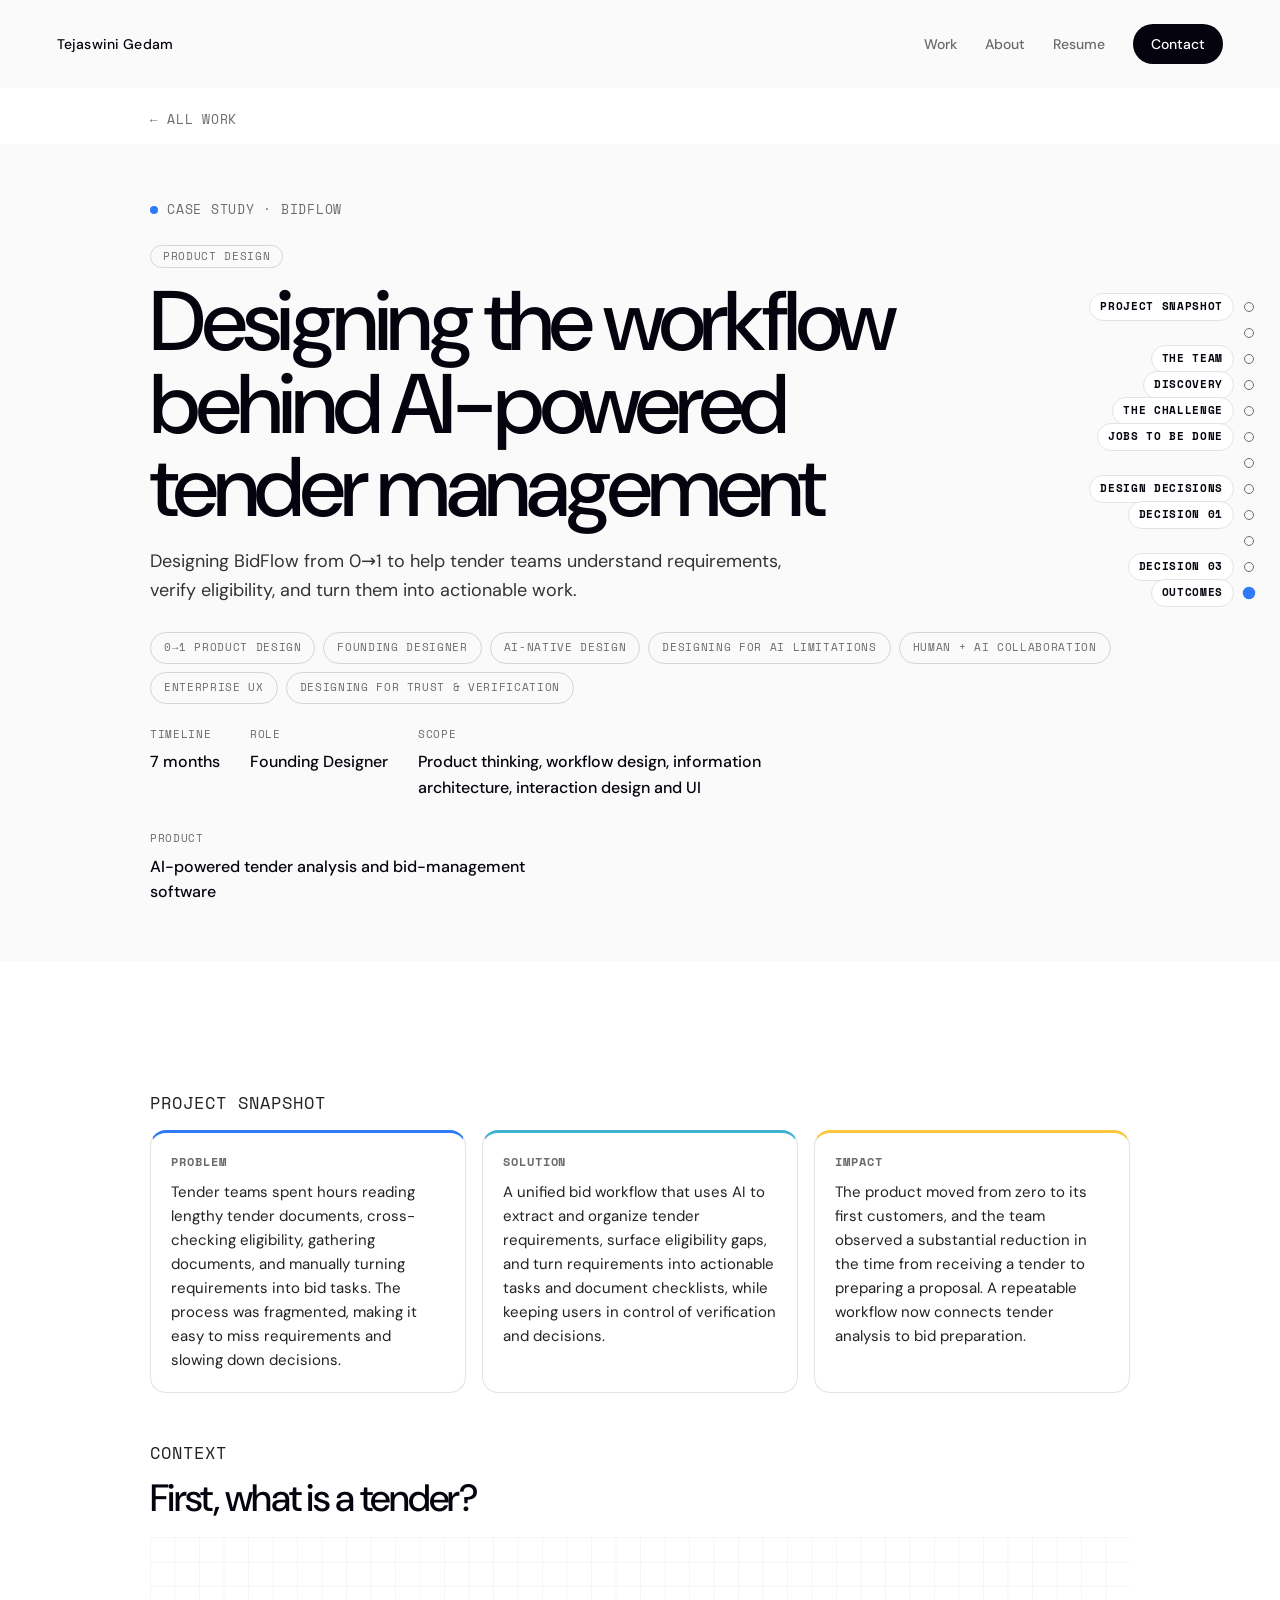
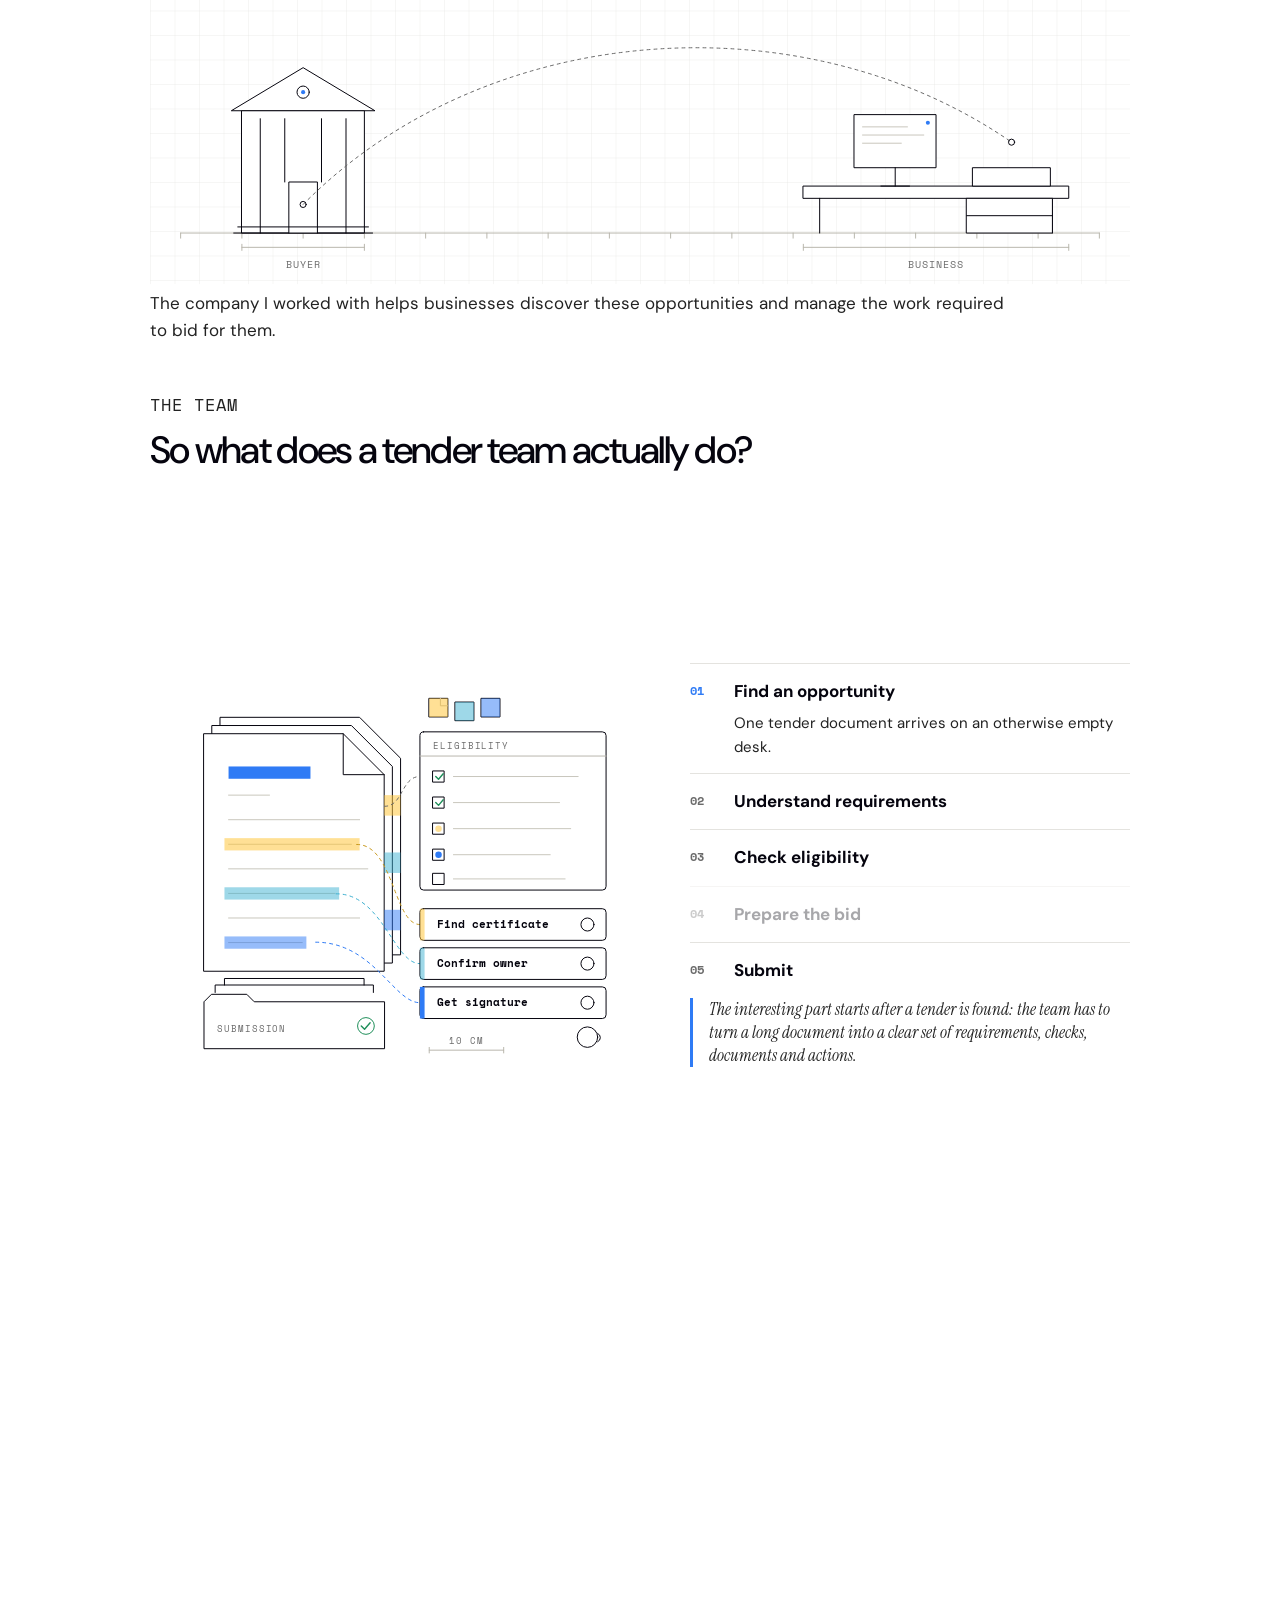
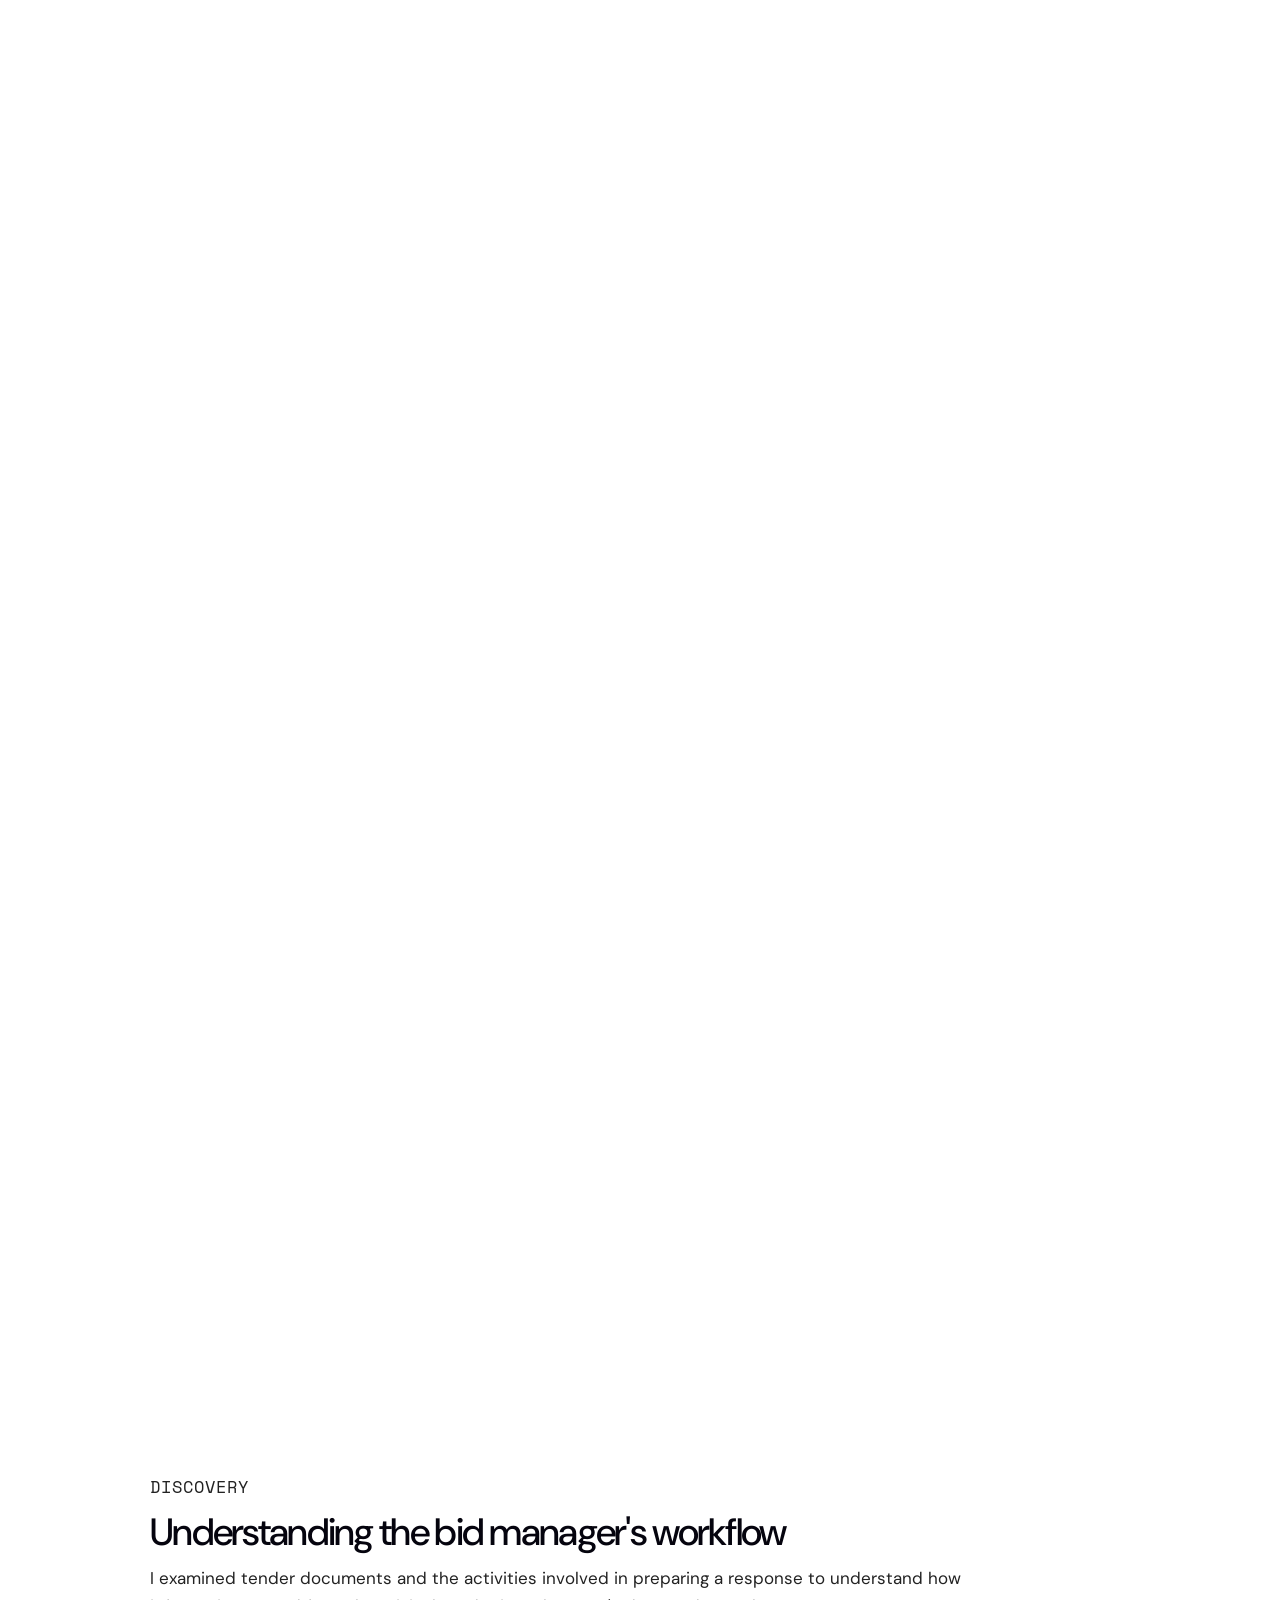
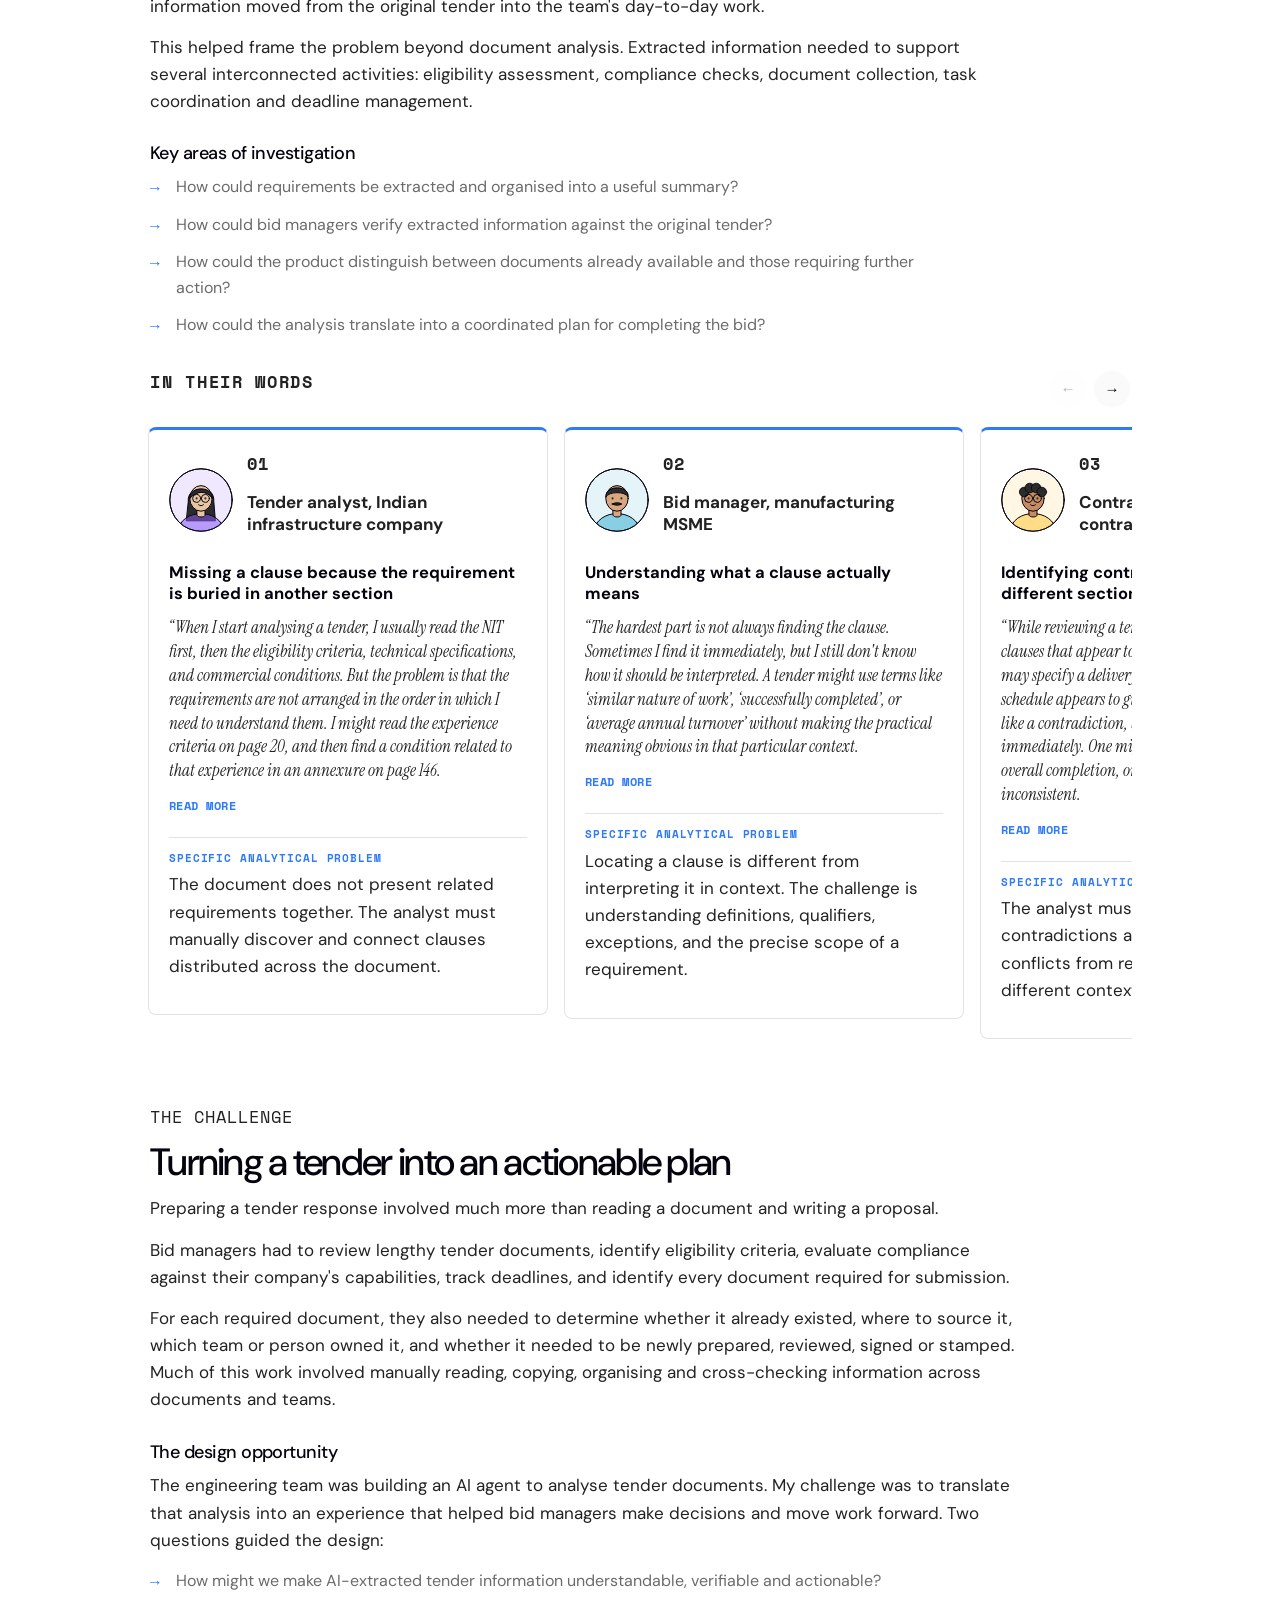
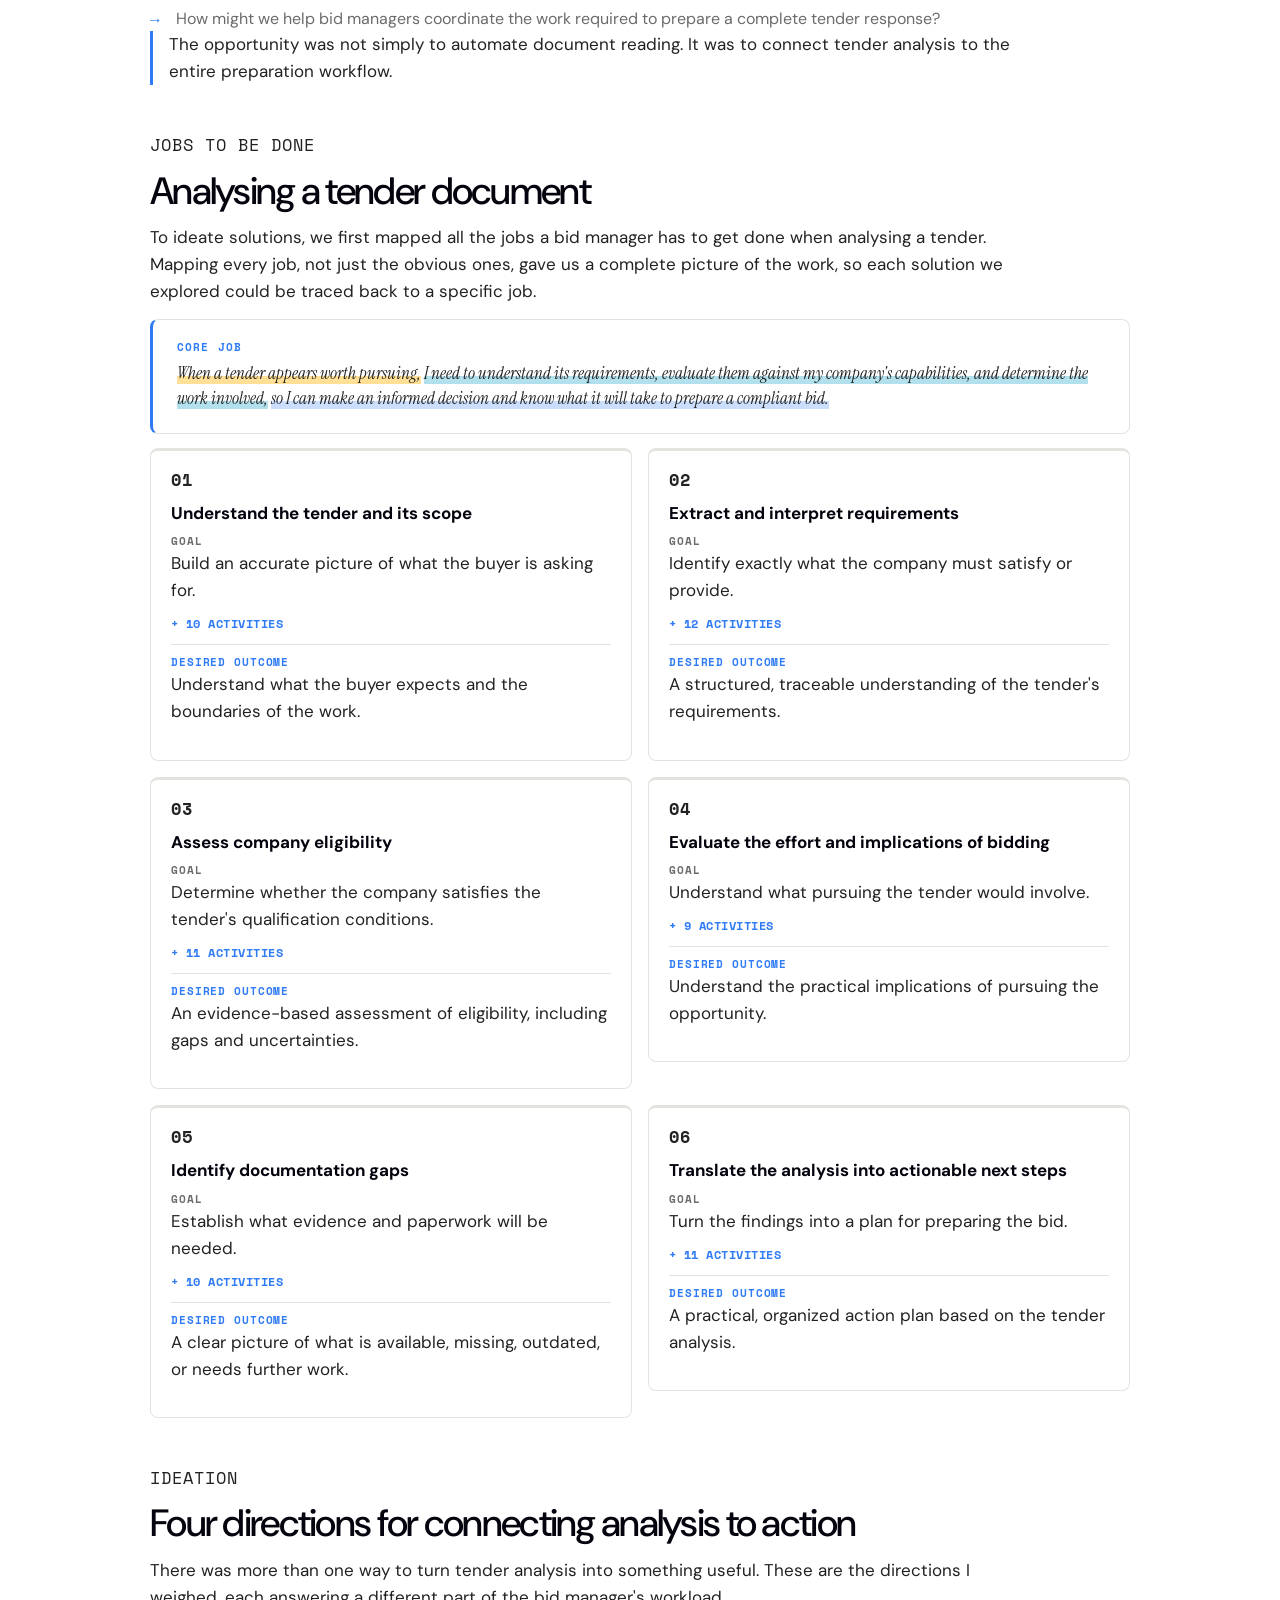
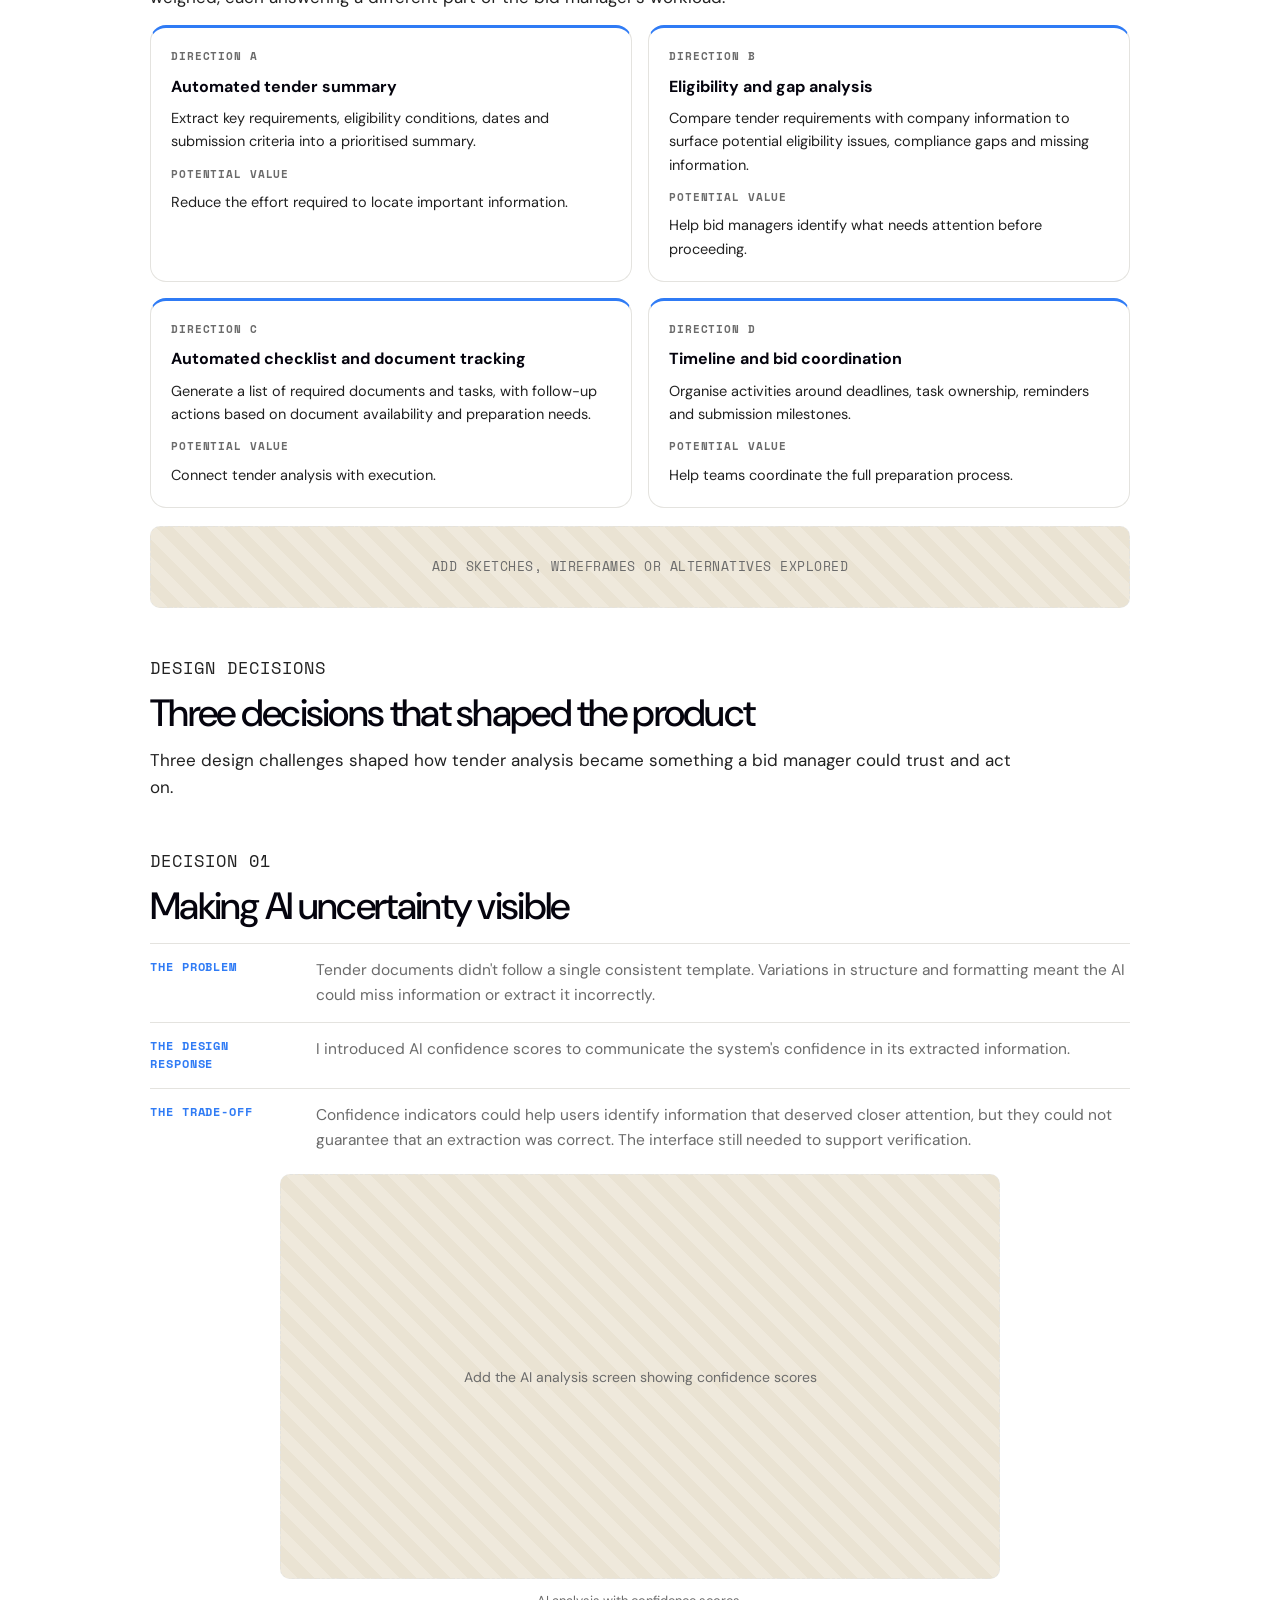
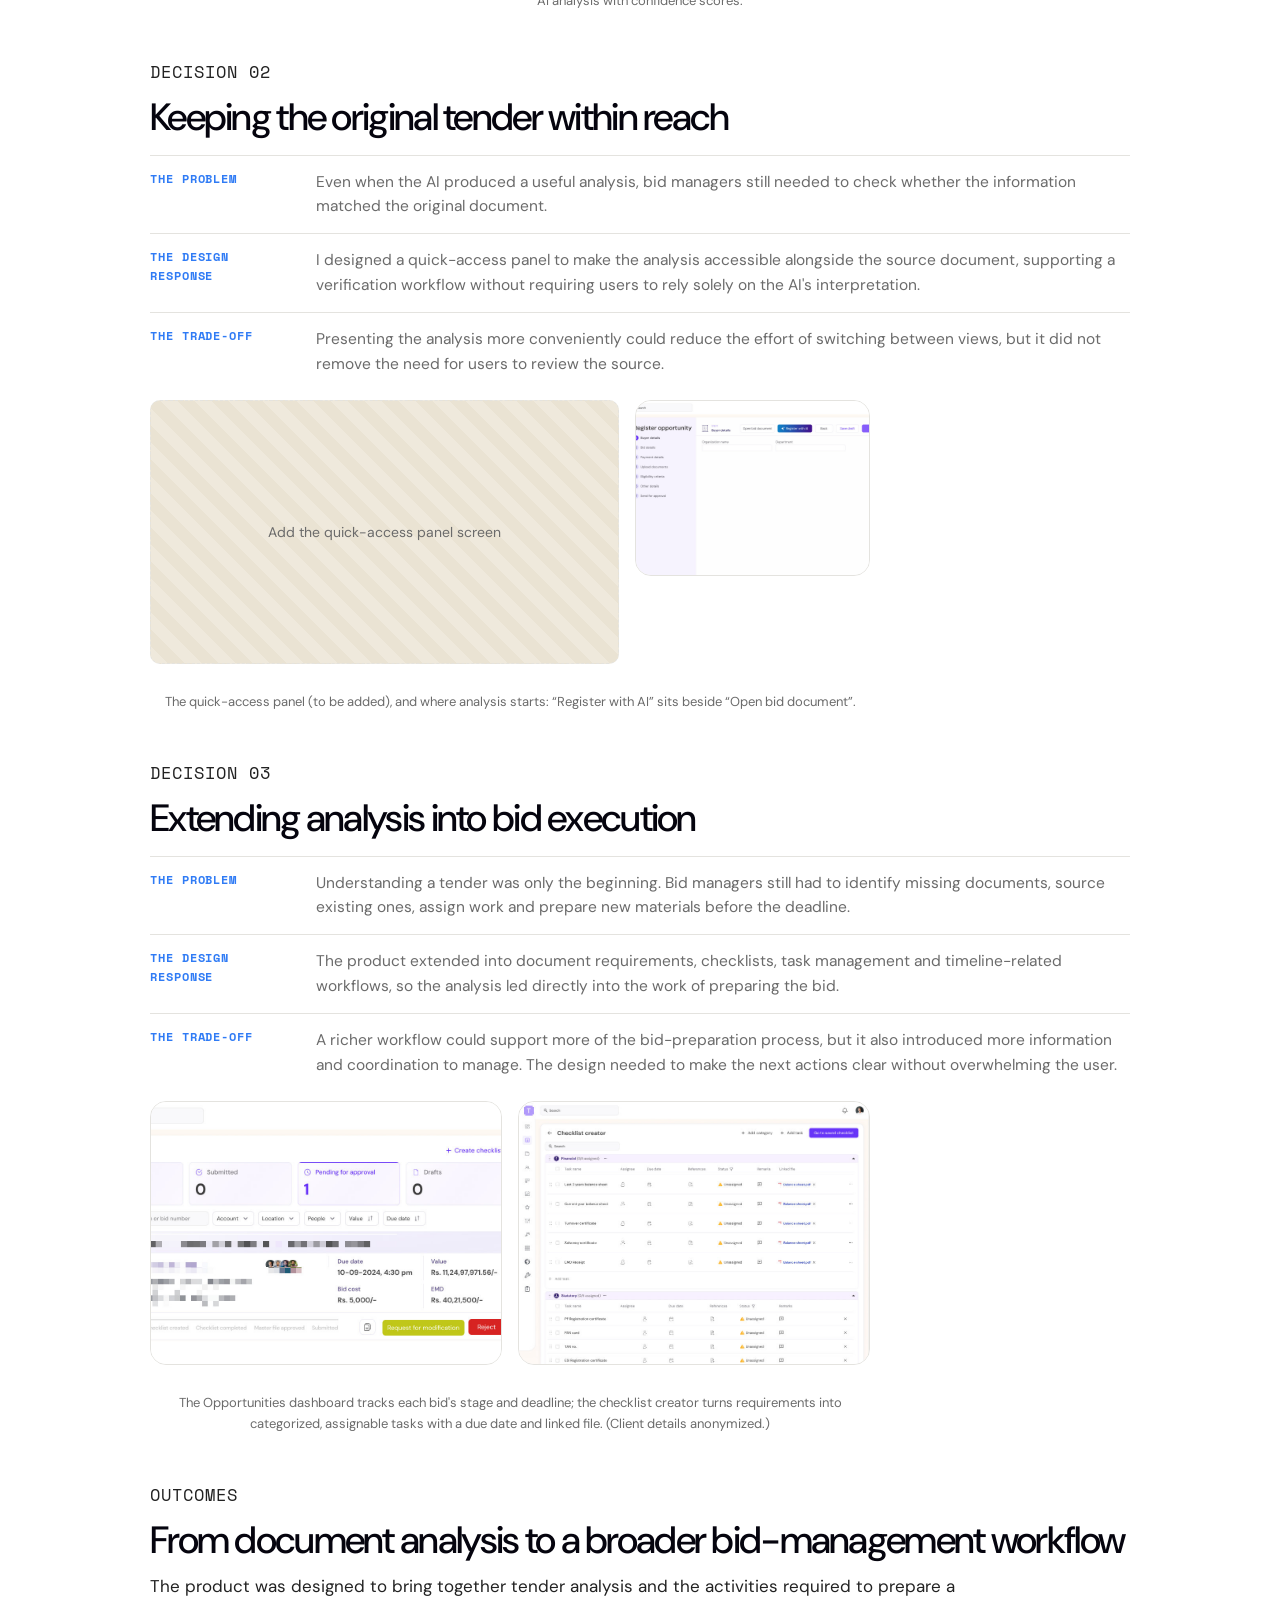
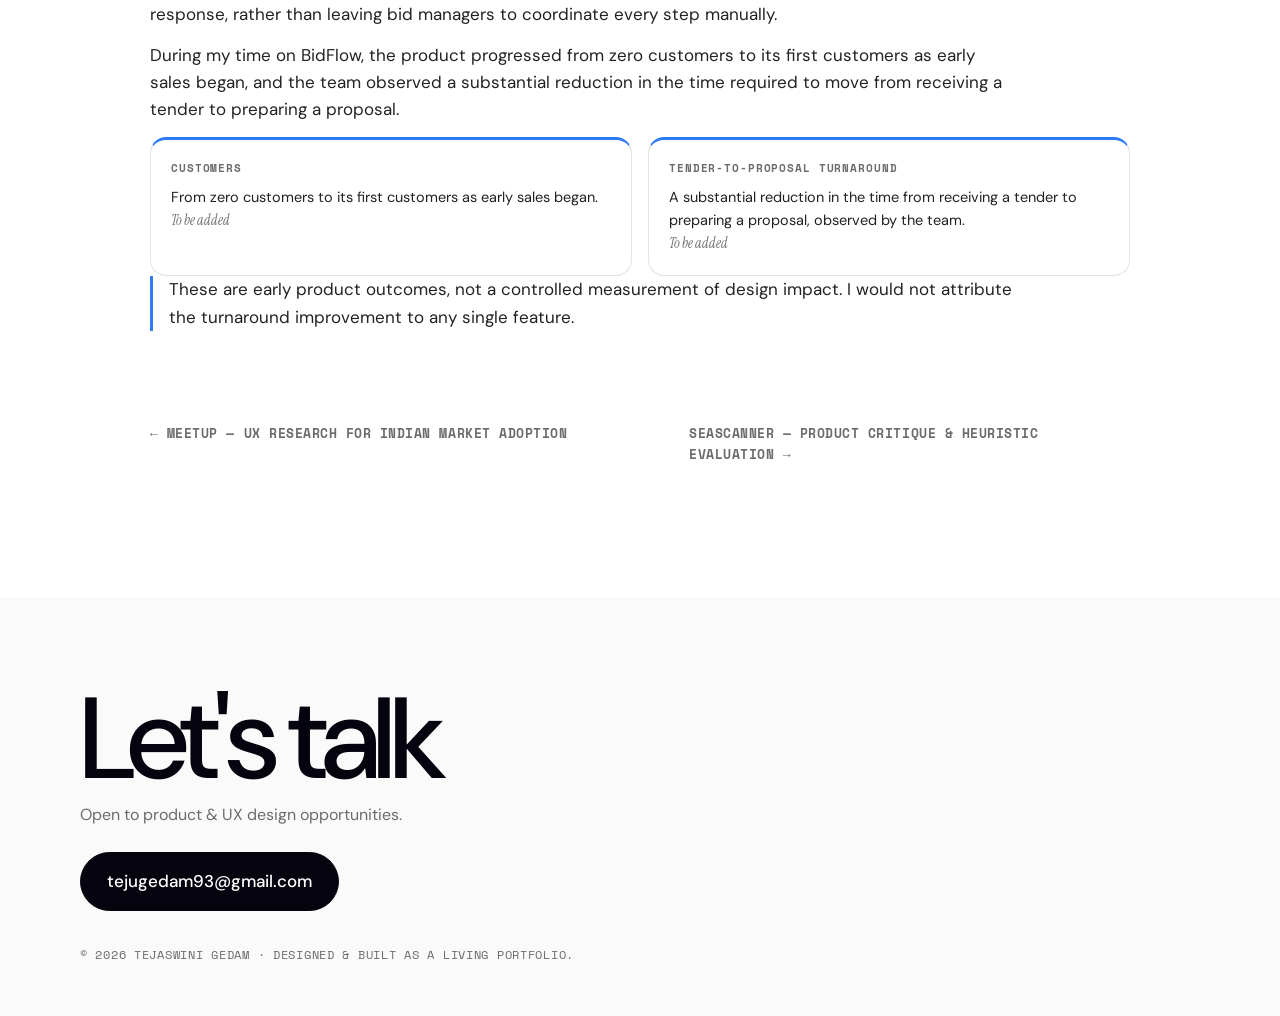
==== commit 3827f7c5: "Redesign homepage and case studies New homepage hero with animated hand-drawn scenes, sharpisingh-st" ====
--- a/work/bidflow.html
+++ b/work/bidflow.html
@@ -11,6 +11,7 @@
 <link rel="preload" as="font" type="font/woff2" href="../fonts/dm-sans-latin.woff2" crossorigin>
 <link rel="stylesheet" href="../fonts/fonts.css">
 <link rel="stylesheet" href="../styles.css">
+<link rel="stylesheet" href="../case-theme.css">
 </head>
 <body>
 
--- a/case-theme.css
+++ b/case-theme.css
@@ -0,0 +1,79 @@
+/* ============================================================
+   Case studies — same look as the homepage (home.css):
+   white page, #fafafa bands, one blue accent, medium-weight
+   tight sans headlines, mono labels, pill buttons.
+   Loaded AFTER styles.css on every case study page.
+   ============================================================ */
+:root {
+  --page: #ffffff;
+  --paper: #ffffff;
+  --paper-2: #ffffff;
+  --canvas: #fafafa;
+  --ink: #05040e;
+  --ink-soft: #6b6b6b;
+  --line: #e4e3df;
+  --accent: #d9eafb;
+  --accent-ink: #05040e;
+  --pink: #2f7bf5;
+  --pink-deep: #1f5fd0;
+  --nav-bg: #fafafa;
+  --blue: #2f7bf5;
+  --violet: #2f7bf5;
+  --shadow: none;
+  --glide: cubic-bezier(.65, 0, .35, 1);
+  --display: "DM Sans", ui-sans-serif, system-ui, "Segoe UI", sans-serif;
+}
+::selection { background: var(--blue); color: #fff; }
+h1, h2 { font-weight: 500; letter-spacing: -.045em; line-height: .98; text-wrap: balance; }
+h3 { font-weight: 500; letter-spacing: -.03em; }
+em, i { font-style: normal; }
+.takeaway em, .quote-card em, blockquote em { font-style: italic; }
+
+/* nav: plain, sticky, blurred */
+.nav { padding: 24px clamp(16px, 4.44vw, 64px); background: color-mix(in srgb, #fafafa 92%, transparent); }
+.brand { font-family: var(--font); font-weight: 500; font-size: 14px; letter-spacing: .01em; }
+.nav nav { align-items: center; gap: clamp(16px, 2.2vw, 32px); }
+.nav-links { padding: 0; background: none; border-radius: 0; gap: clamp(16px, 2.2vw, 32px); }
+.nav-links a { font-size: 14px; font-weight: 500; color: var(--ink-soft); padding: 0; border-radius: 0; }
+.nav-links a:hover { color: var(--ink); }
+.nav-cta { font-size: 14px; font-weight: 500; padding: 9px 18px; border-radius: 999px; background: var(--ink); color: #fff; }
+.nav-cta:hover { background: var(--blue); }
+@media (max-width: 640px) { .nav { padding: 16px; } .brand { max-width: none; font-size: 14px; } .nav-links a, .nav-cta { font-size: 13px; } }
+
+/* labels + buttons */
+.eyebrow { font-weight: 400; letter-spacing: .06em; color: var(--ink-soft); }
+.eyebrow::before { background: var(--blue); }
+.back { font-weight: 400; letter-spacing: .06em; }
+.back:hover { color: var(--blue); }
+.btn { border-radius: 999px; font-weight: 500; font-size: 17px; background: var(--ink); color: #fff; border: 1.5px solid var(--ink); padding: 15px 26px; transition: transform .35s var(--glide), background .25s, color .25s, border-color .25s; }
+.btn:hover { background: var(--blue); border-color: var(--blue); color: #fff; }
+.btn.ghost { background: transparent; color: var(--ink); border-color: #d6d6d6; }
+.btn.ghost:hover { background: var(--ink); color: #fff; border-color: var(--ink); }
+.type-tag, .case-hero .tag { border: 1px solid #d6d6d6; background: transparent; color: var(--ink-soft); font-weight: 400; letter-spacing: .06em; }
+
+/* case hero: #fafafa band, big headline */
+.case-hero { background: var(--canvas); box-shadow: 0 0 0 100vmax var(--canvas); clip-path: inset(0 -100vmax); border-bottom: 0; padding: clamp(32px, 5vw, 56px) 0 clamp(36px, 5vw, 56px); margin-bottom: clamp(32px, 5vw, 56px); }
+.case-hero h1 { font-size: clamp(38px, 6.6vw, 92px); max-width: 18ch; letter-spacing: -.05em; margin-bottom: 18px; }
+.case-hero .lede { color: #333; }
+.case-hero .meta dt { font-weight: 400; letter-spacing: .06em; }
+.case-hero .meta dd { font-weight: 500; }
+
+/* sections inside the case study */
+.beat { font-weight: 400; letter-spacing: .06em; color: var(--blue); }
+.case-block h2, .hook-title { letter-spacing: -.045em; }
+.case-block p { color: #222; }
+.snapshot-item, .hfb-item, .rcard, .metric-card, .quote-card, .variant-card, .score-card, .about-side, .unsolved { border-radius: 16px; }
+.flow-step { border-radius: 12px; font-weight: 500; }
+.flow-step.flow-friction { background: rgba(47, 123, 245, .08); }
+.jtbd-core .jc-s { background: linear-gradient(transparent 62%, rgba(47, 123, 245, .25) 62%); }
+.shot img { border-radius: 16px; border-color: var(--line); }
+.takeaway, .scene-text { font-family: var(--font); font-style: normal; font-weight: 500; letter-spacing: -.03em; }
+
+/* footer, like the homepage */
+.foot { max-width: none; margin: clamp(64px, 8vw, 110px) 0 0; padding: clamp(48px, 7vw, 100px) clamp(16px, 4.44vw, 64px) 28px; background: var(--canvas); border-top: 0; }
+.foot > div, .foot .fine { max-width: calc(1120px); margin-left: auto; margin-right: auto; }
+.foot h3 { font-size: clamp(44px, 9vw, 130px); letter-spacing: -.055em; line-height: .92; font-weight: 500; }
+.foot .btn { background: var(--ink); }
+.foot .btn:hover { background: var(--blue); }
+.foot .fine { font-weight: 400; letter-spacing: .06em; text-transform: uppercase; }
+.case-nav a:hover { color: var(--blue); }
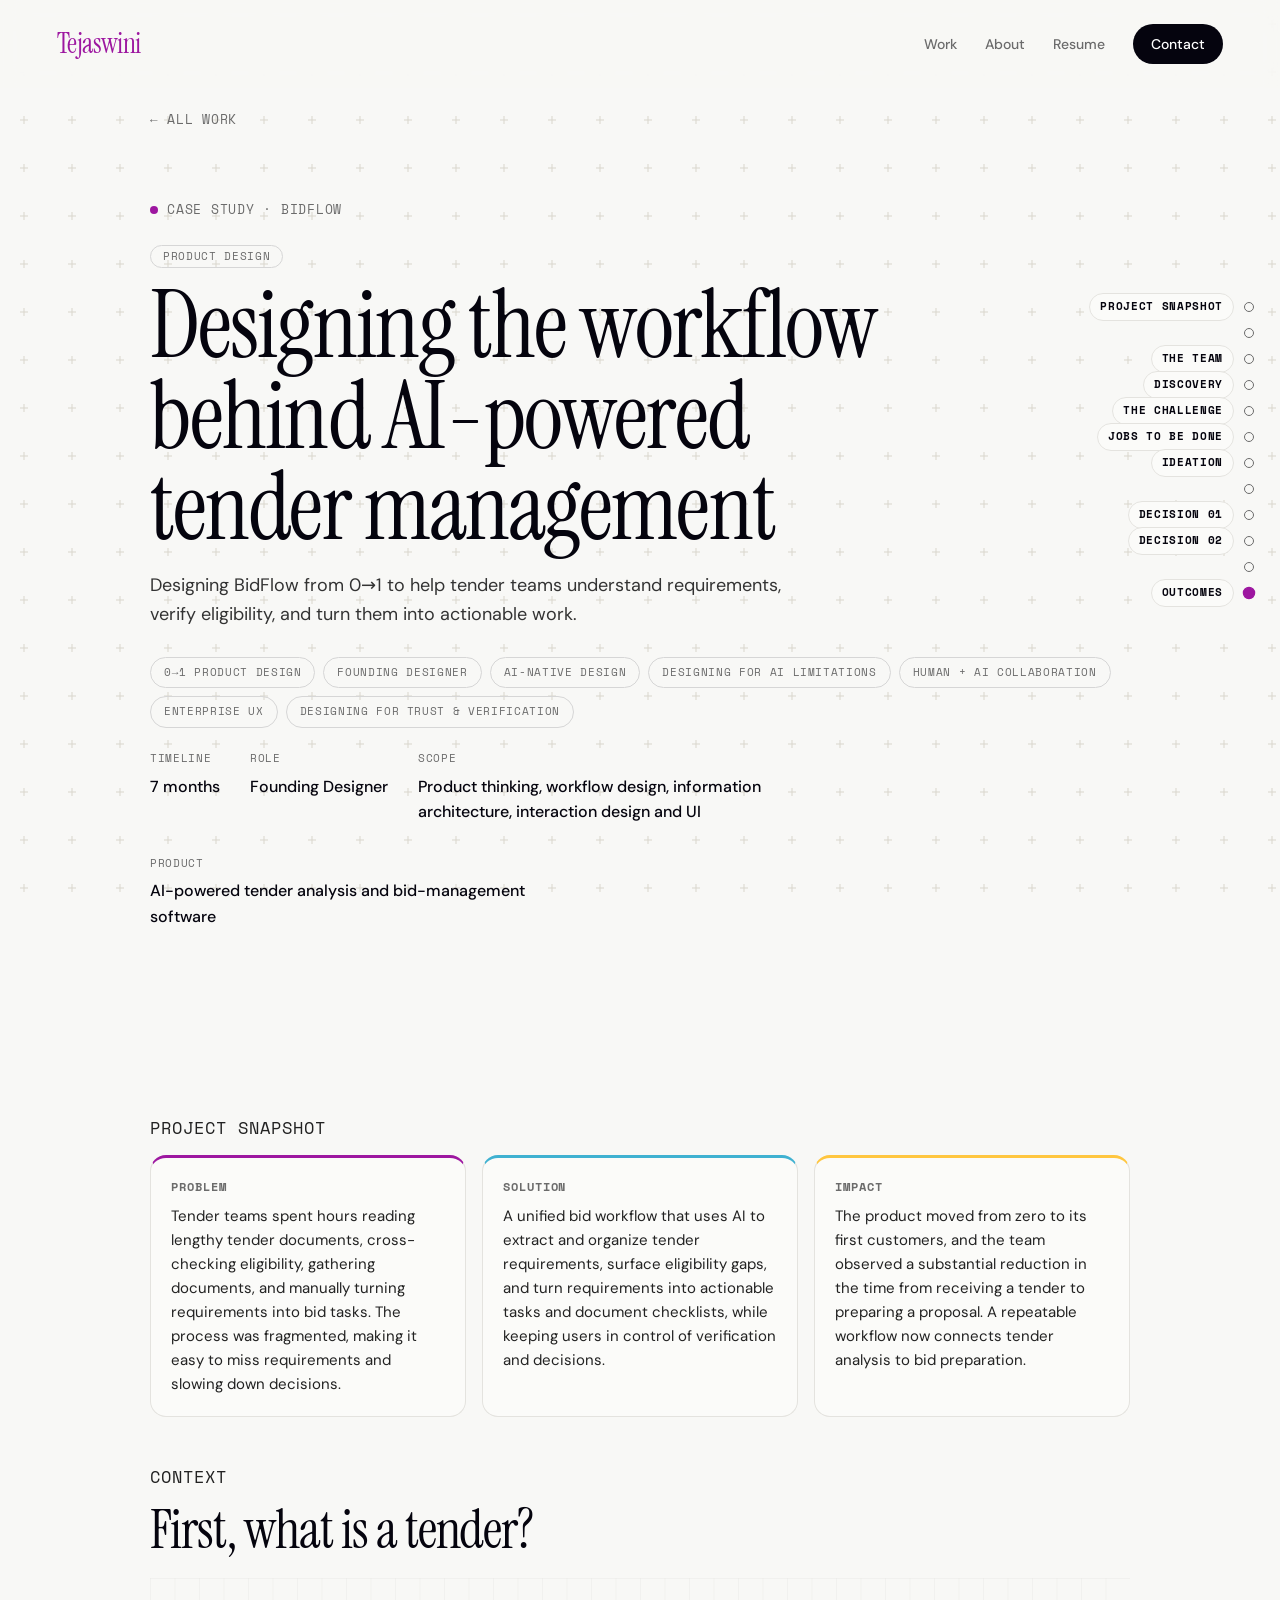
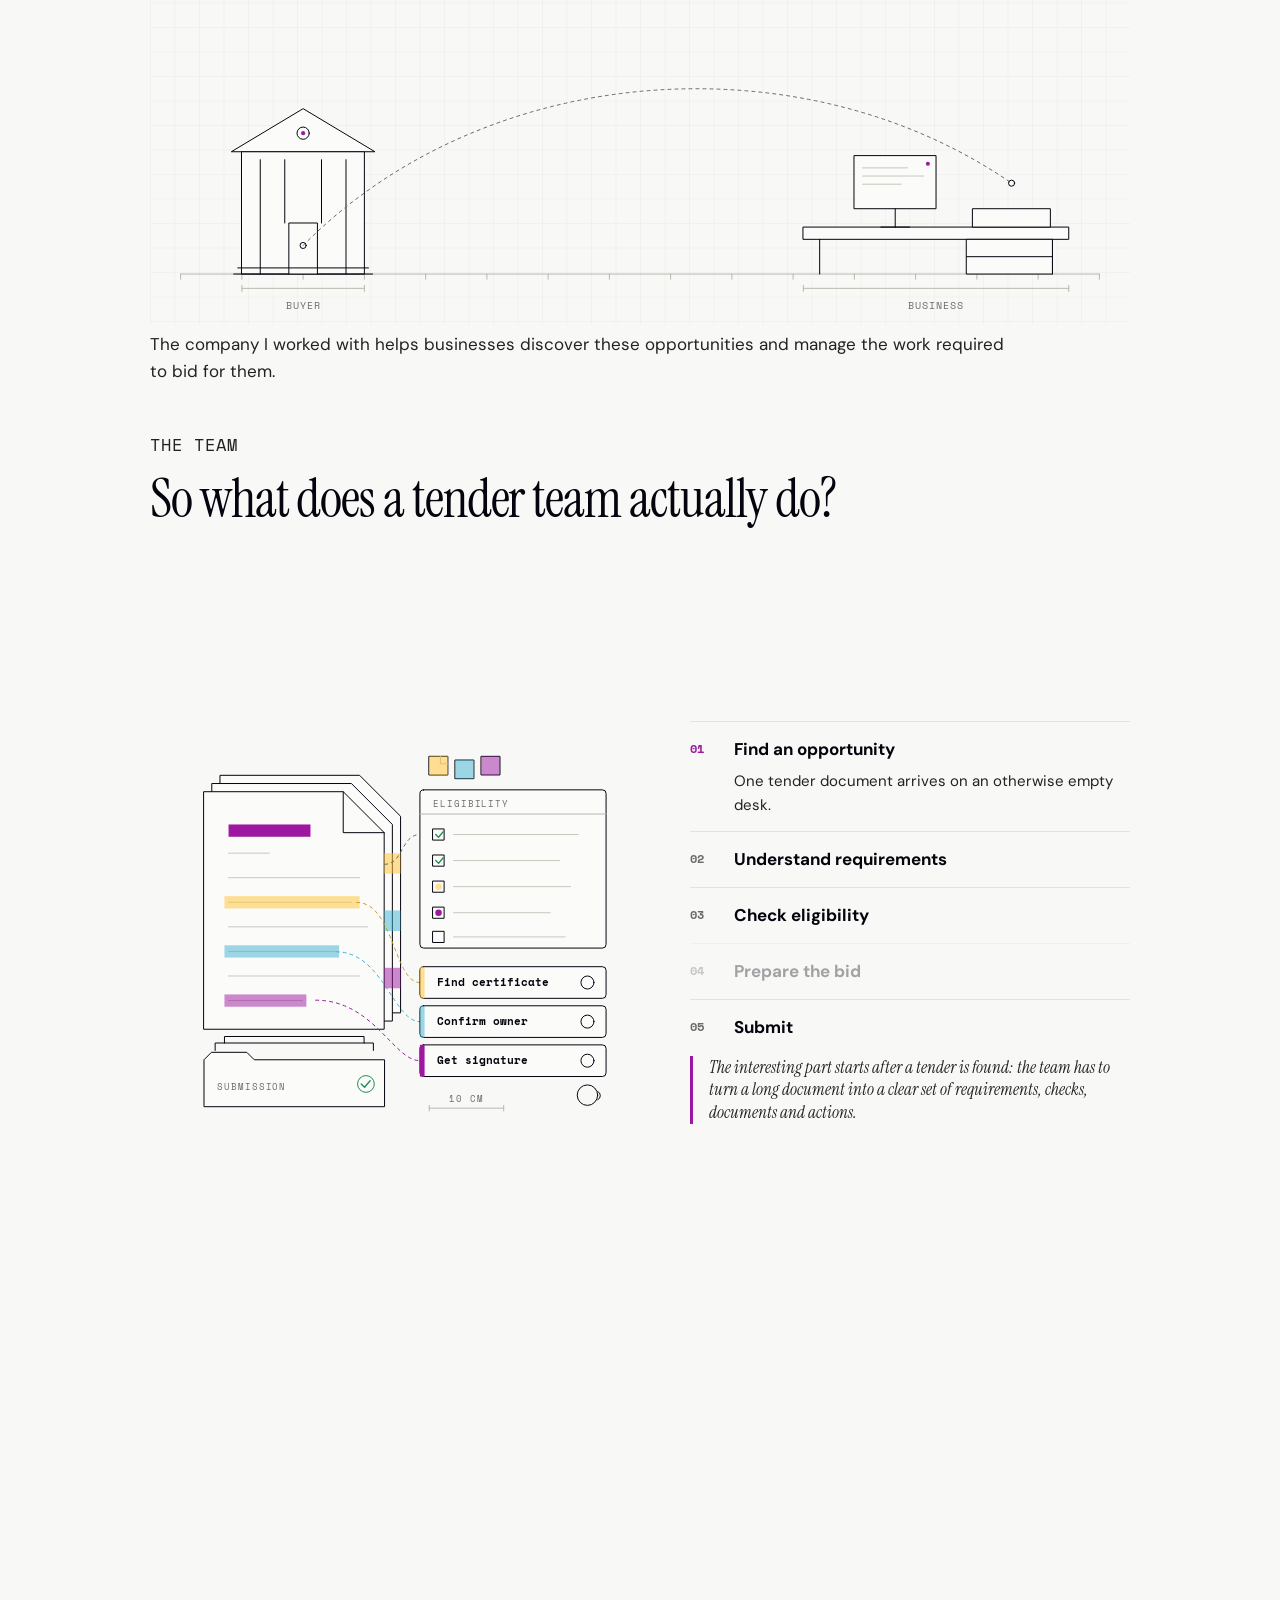
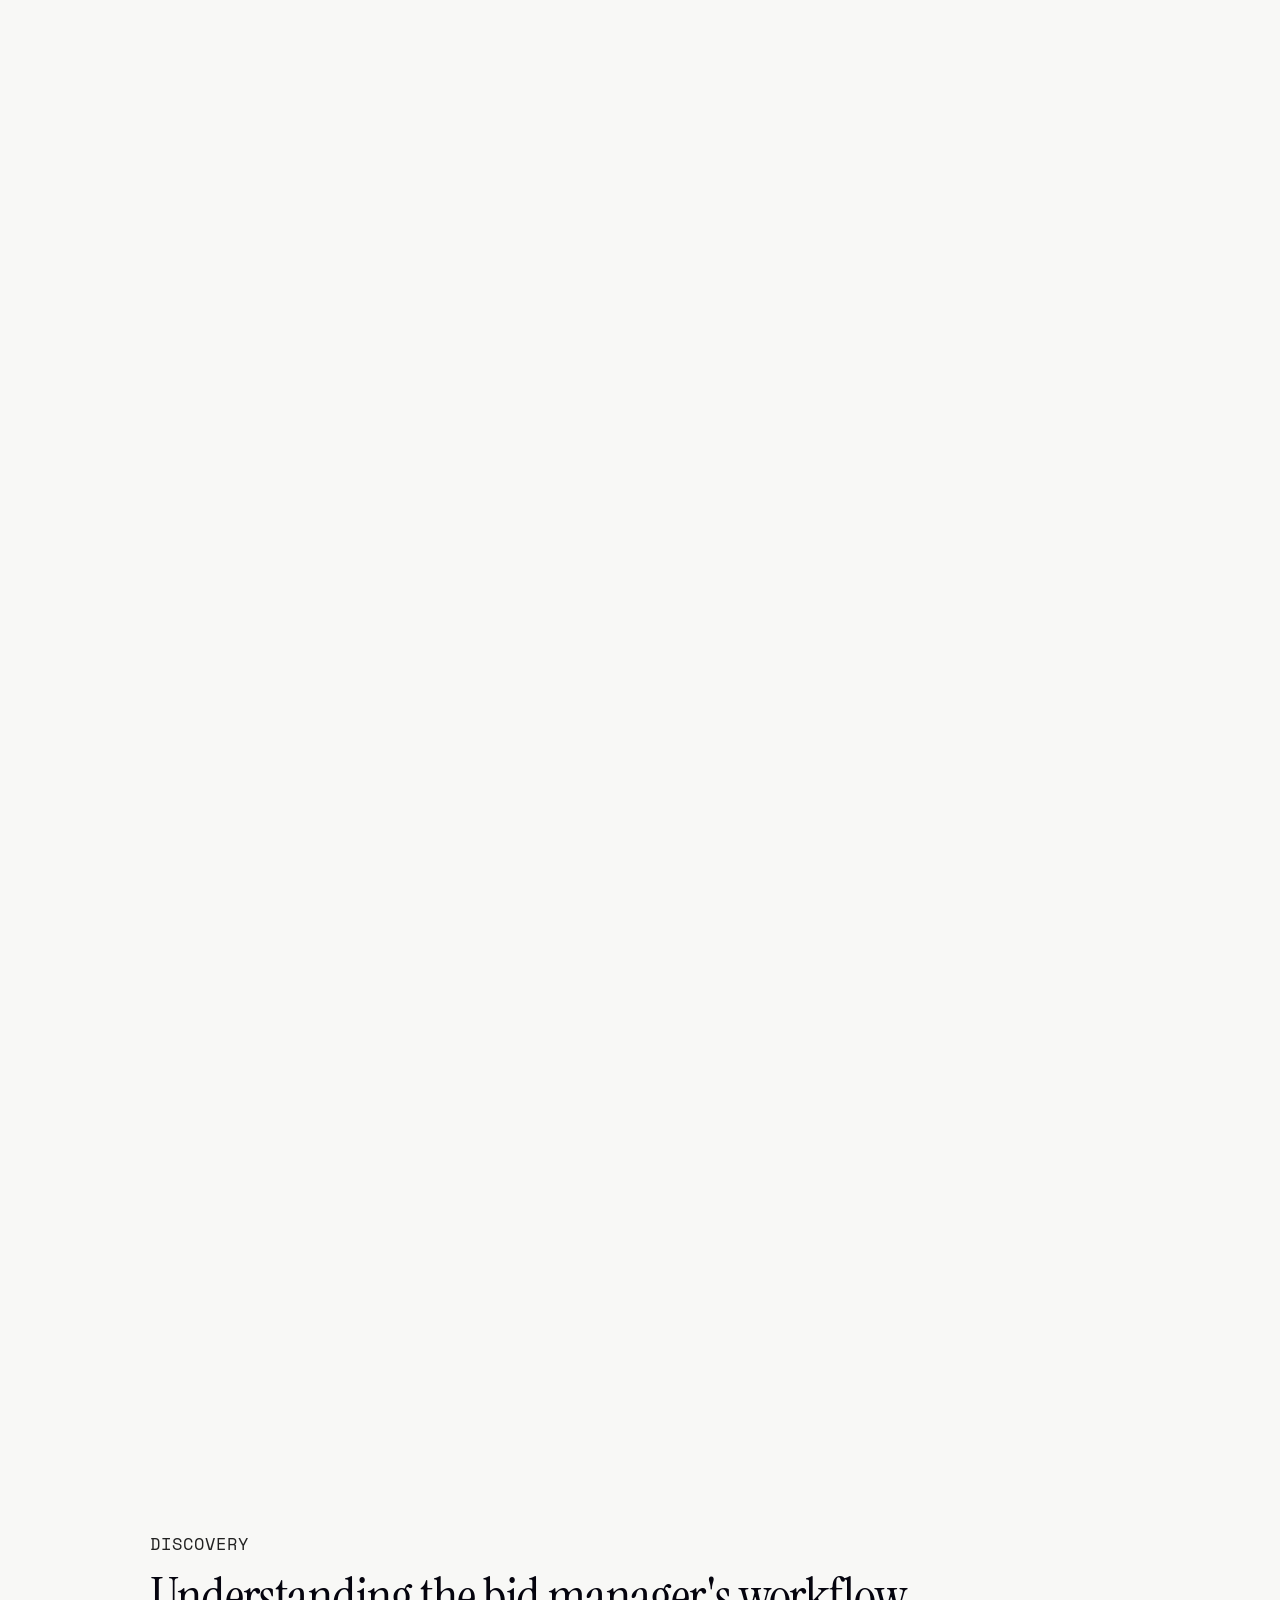
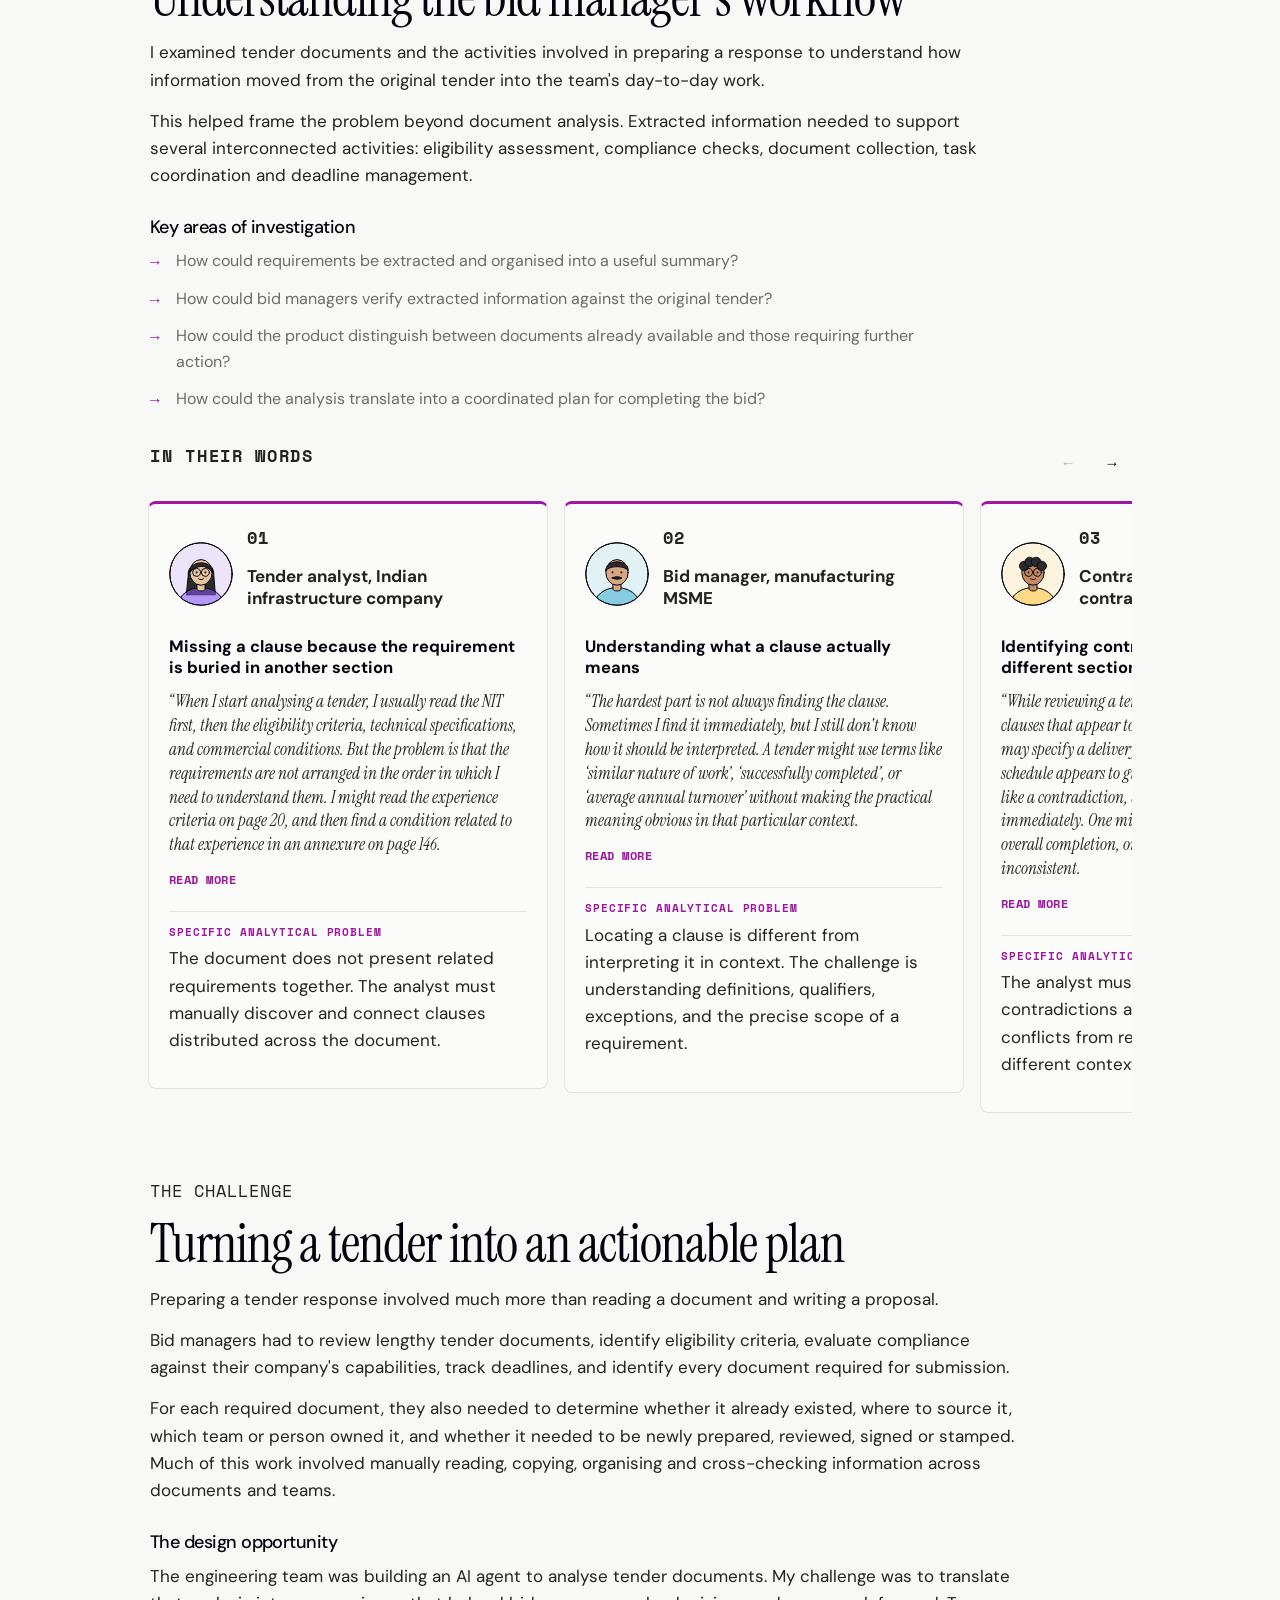
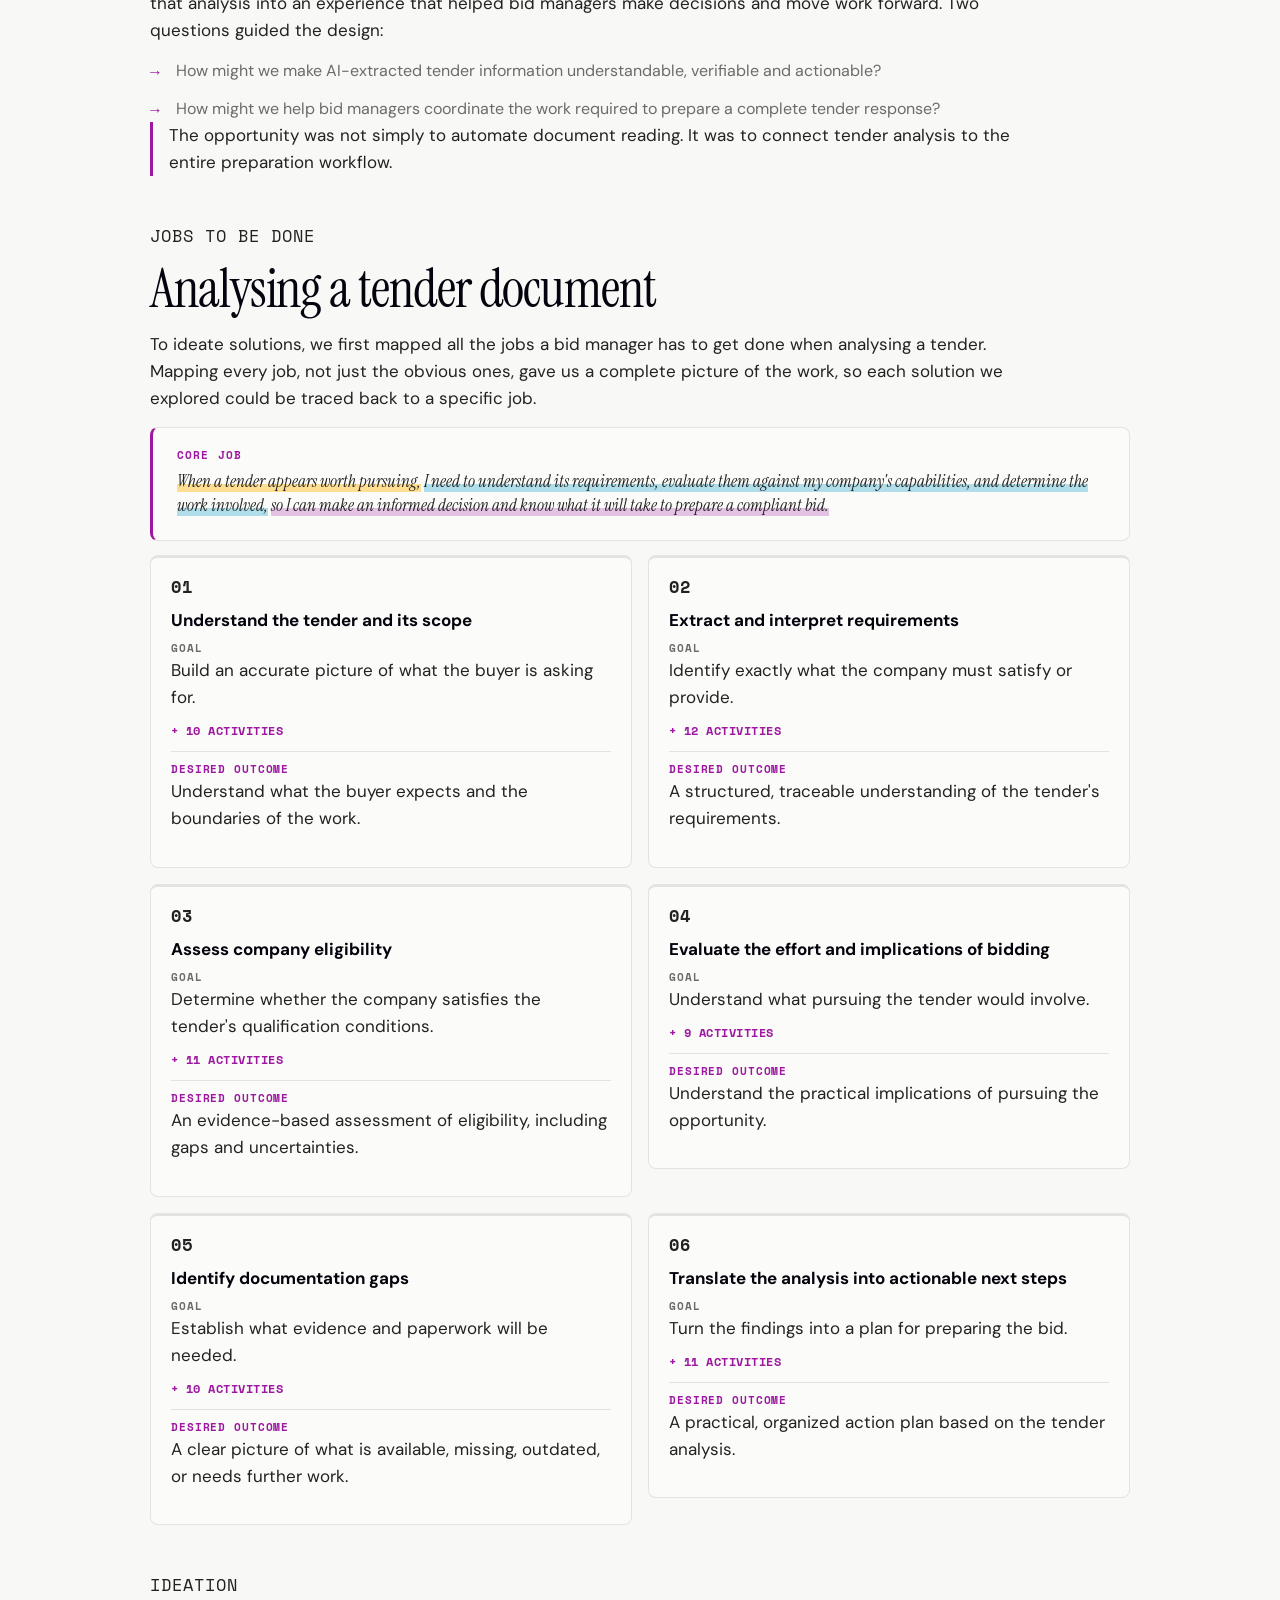
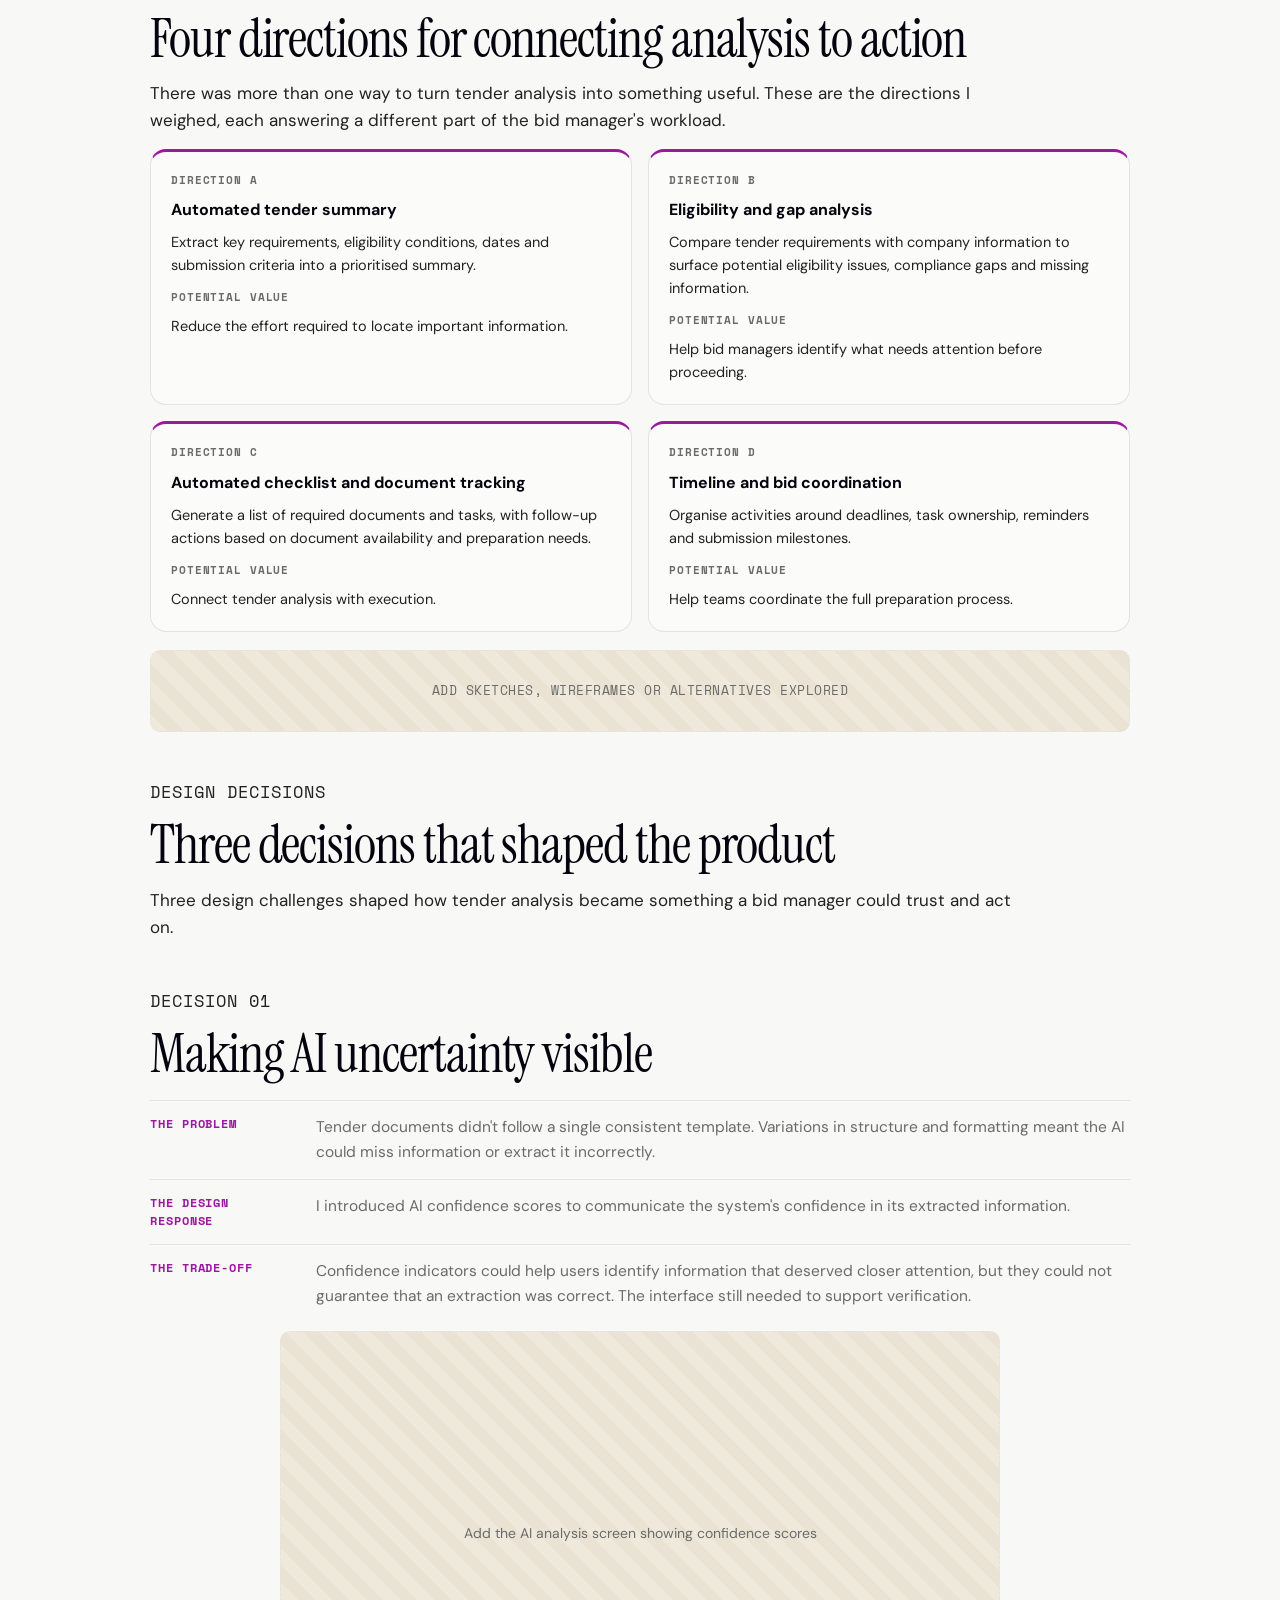
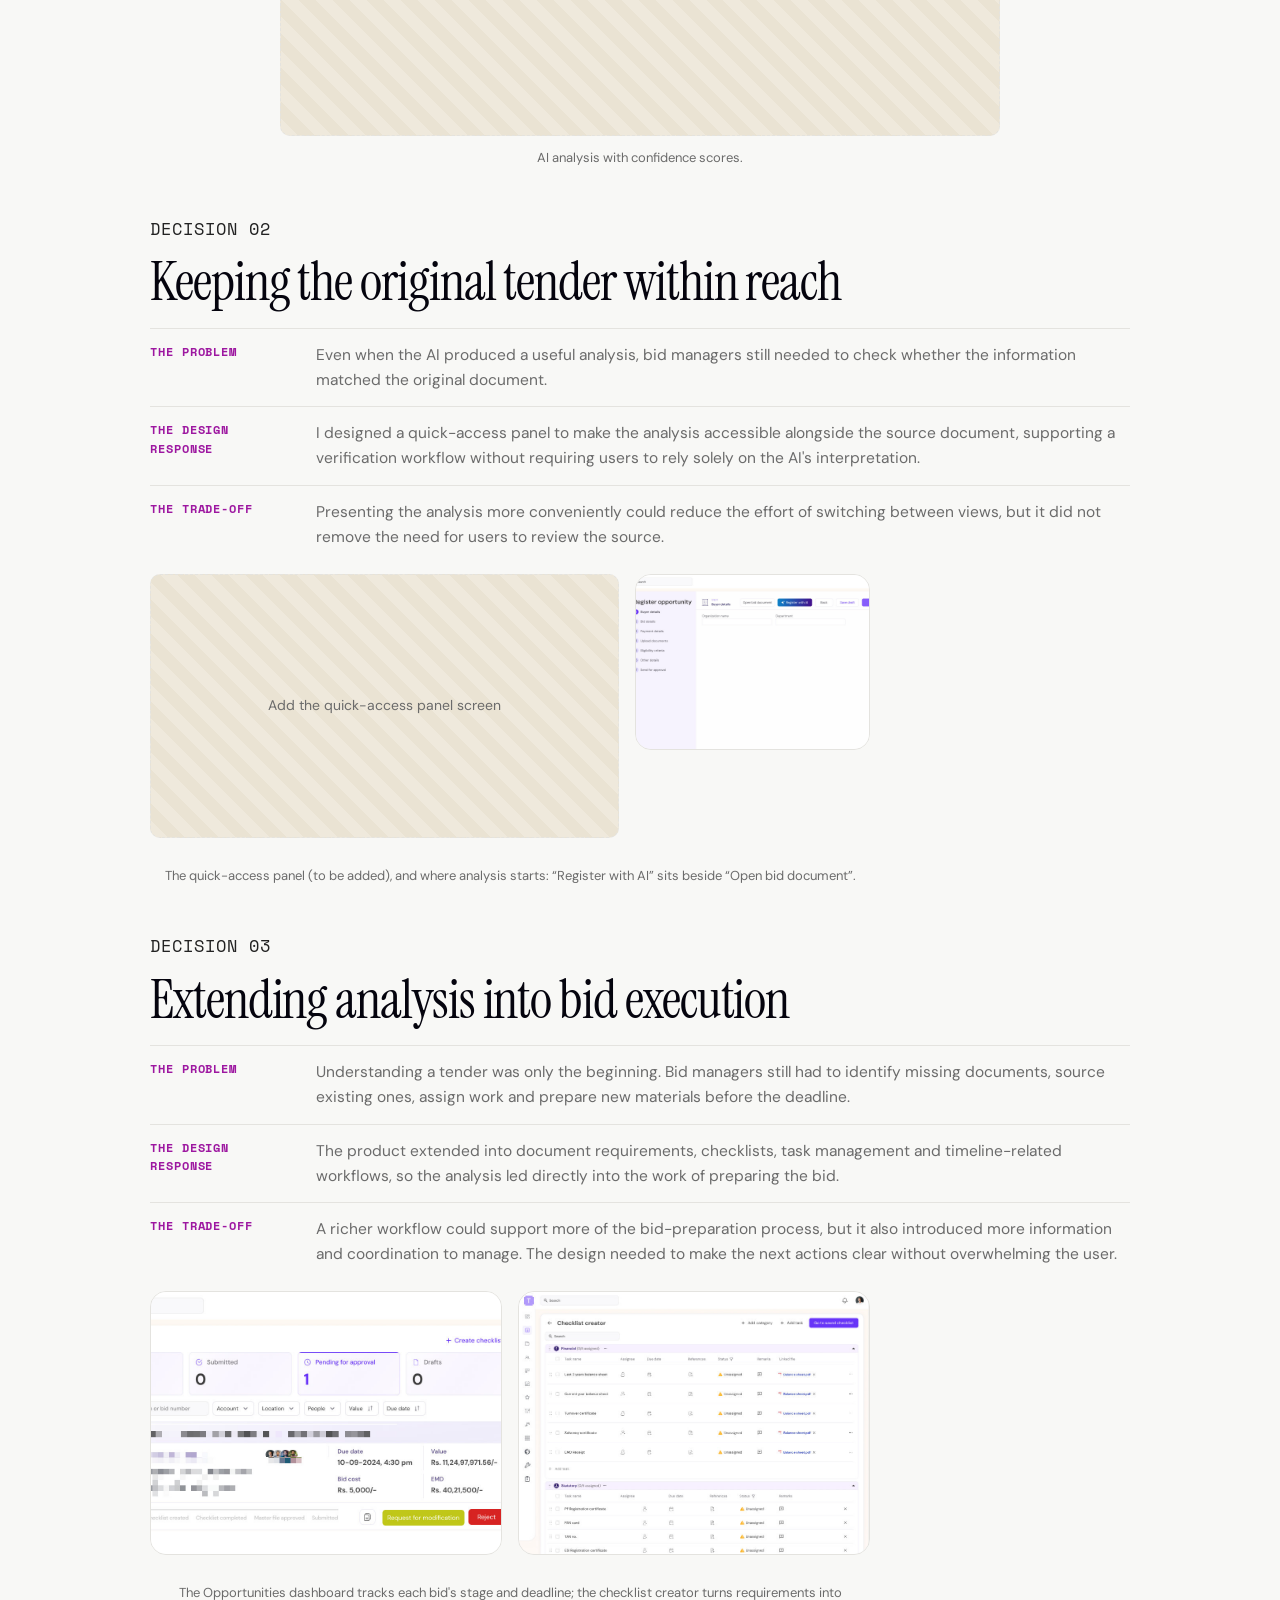
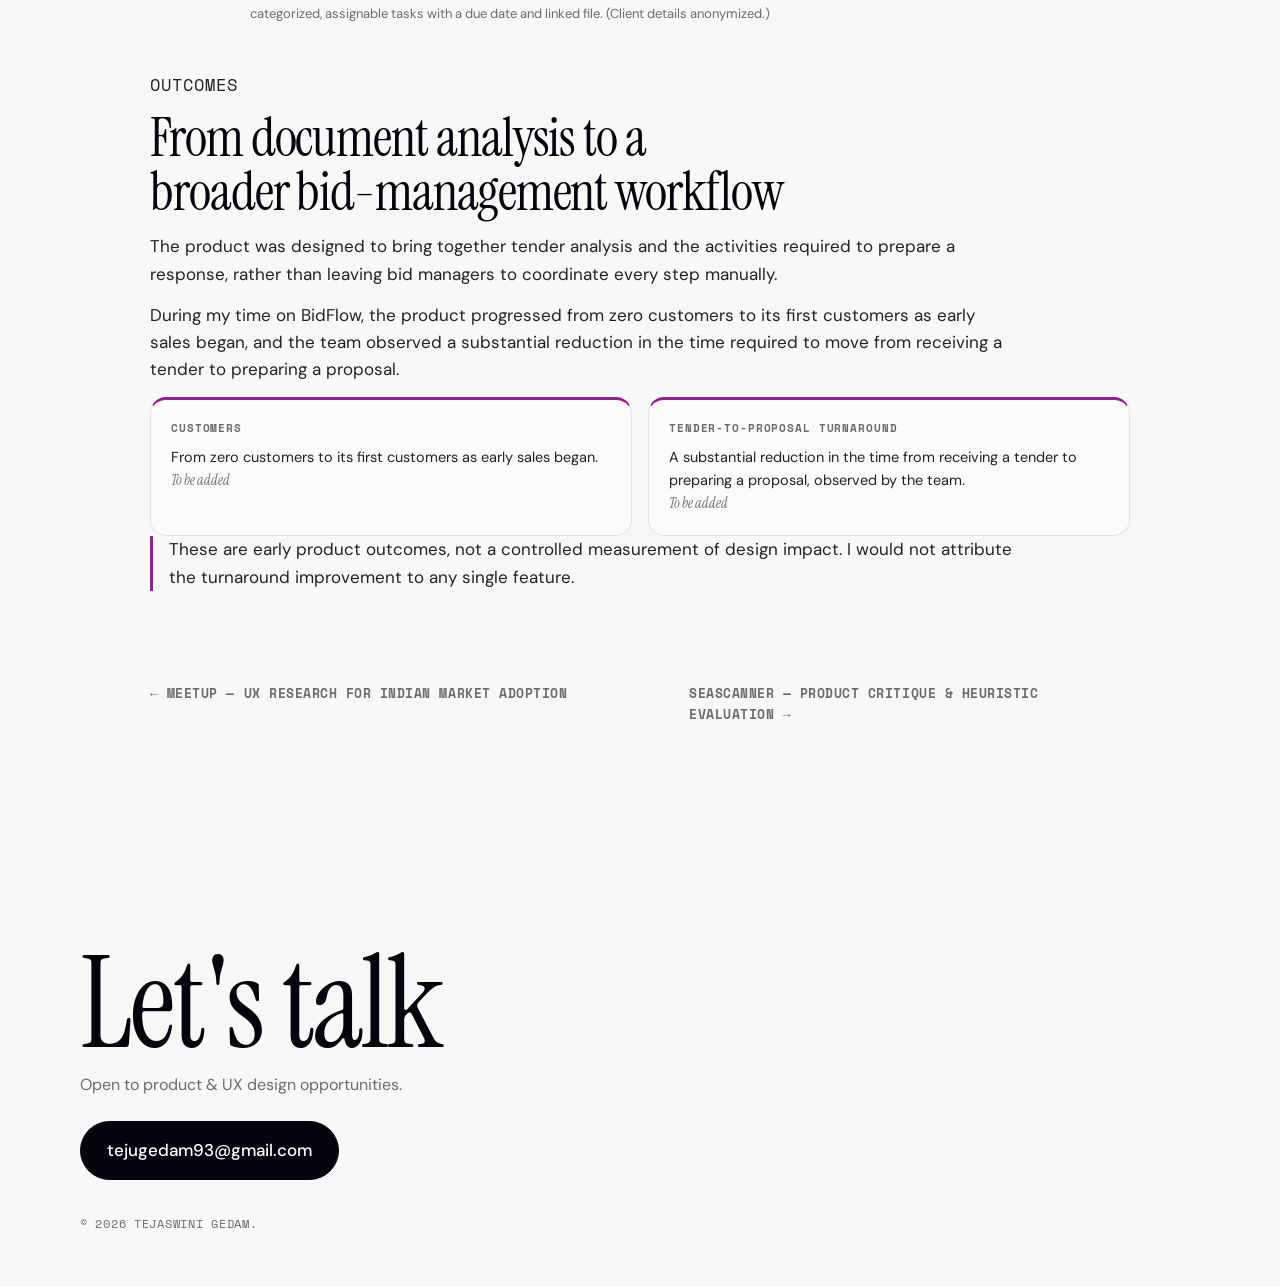
==== commit 74dad4d4: "Restyle homepage and case studies: cream grid page, serif headings, purple accent, hero photo, ticke" ====
--- a/work/bidflow.html
+++ b/work/bidflow.html
@@ -16,7 +16,7 @@
 <body>
 
 <header class="nav">
-  <a class="brand" href="../index.html">Tejaswini Gedam</a>
+  <a class="brand" href="../index.html">Tejaswini</a>
   <nav>
     <div class="nav-links">
       <a href="../index.html#work">Work</a>
@@ -484,7 +484,7 @@
     <p>Open to product &amp; UX design opportunities.</p>
     <a class="btn" href="mailto:tejugedam93@gmail.com">tejugedam93@gmail.com</a>
   </div>
-  <p class="fine">© 2026 Tejaswini Gedam · Designed &amp; built as a living portfolio.</p>
+  <p class="fine">© 2026 Tejaswini Gedam.</p>
 </footer>
 <script>
 (function () {
--- a/case-theme.css
+++ b/case-theme.css
@@ -5,20 +5,20 @@
    Loaded AFTER styles.css on every case study page.
    ============================================================ */
 :root {
-  --page: #ffffff;
-  --paper: #ffffff;
-  --paper-2: #ffffff;
-  --canvas: #fafafa;
+  --page: #f8f8f6;
+  --paper: #fbfbf9;
+  --paper-2: #fbfbf9;
+  --canvas: #f1f0ec;
   --ink: #05040e;
   --ink-soft: #6b6b6b;
   --line: #e4e3df;
-  --accent: #d9eafb;
+  --accent: #efe1f8;
   --accent-ink: #05040e;
-  --pink: #2f7bf5;
-  --pink-deep: #1f5fd0;
-  --nav-bg: #fafafa;
-  --blue: #2f7bf5;
-  --violet: #2f7bf5;
+  --pink: #9d17a0;
+  --pink-deep: #7b1280;
+  --nav-bg: #f8f8f6;
+  --blue: #9d17a0;
+  --violet: #9d17a0;
   --shadow: none;
   --glide: cubic-bezier(.65, 0, .35, 1);
   --display: "DM Sans", ui-sans-serif, system-ui, "Segoe UI", sans-serif;
@@ -30,15 +30,15 @@
 .takeaway em, .quote-card em, blockquote em { font-style: italic; }
 
 /* nav: plain, sticky, blurred */
-.nav { padding: 24px clamp(16px, 4.44vw, 64px); background: color-mix(in srgb, #fafafa 92%, transparent); }
-.brand { font-family: var(--font); font-weight: 500; font-size: 14px; letter-spacing: .01em; }
+.nav { padding: 24px clamp(16px, 4.44vw, 64px); background: color-mix(in srgb, #f8f8f6 70%, transparent); }
+.brand { font-family: "Instrument Serif", Georgia, "Times New Roman", serif; font-weight: 400; font-size: 28px; line-height: 1; letter-spacing: -.02em; color: var(--blue); }
 .nav nav { align-items: center; gap: clamp(16px, 2.2vw, 32px); }
 .nav-links { padding: 0; background: none; border-radius: 0; gap: clamp(16px, 2.2vw, 32px); }
 .nav-links a { font-size: 14px; font-weight: 500; color: var(--ink-soft); padding: 0; border-radius: 0; }
 .nav-links a:hover { color: var(--ink); }
 .nav-cta { font-size: 14px; font-weight: 500; padding: 9px 18px; border-radius: 999px; background: var(--ink); color: #fff; }
 .nav-cta:hover { background: var(--blue); }
-@media (max-width: 640px) { .nav { padding: 16px; } .brand { max-width: none; font-size: 14px; } .nav-links a, .nav-cta { font-size: 13px; } }
+@media (max-width: 640px) { .nav { padding: 16px; } .brand { max-width: none; font-size: 24px; } .nav-links a, .nav-cta { font-size: 13px; } }
 
 /* labels + buttons */
 .eyebrow { font-weight: 400; letter-spacing: .06em; color: var(--ink-soft); }
@@ -52,7 +52,7 @@
 .type-tag, .case-hero .tag { border: 1px solid #d6d6d6; background: transparent; color: var(--ink-soft); font-weight: 400; letter-spacing: .06em; }
 
 /* case hero: #fafafa band, big headline */
-.case-hero { background: var(--canvas); box-shadow: 0 0 0 100vmax var(--canvas); clip-path: inset(0 -100vmax); border-bottom: 0; padding: clamp(32px, 5vw, 56px) 0 clamp(36px, 5vw, 56px); margin-bottom: clamp(32px, 5vw, 56px); }
+.case-hero { background: transparent; border-bottom: 0; padding: clamp(32px, 5vw, 56px) 0 clamp(36px, 5vw, 56px); margin-bottom: clamp(32px, 5vw, 56px); }
 .case-hero h1 { font-size: clamp(38px, 6.6vw, 92px); max-width: 18ch; letter-spacing: -.05em; margin-bottom: 18px; }
 .case-hero .lede { color: #333; }
 .case-hero .meta dt { font-weight: 400; letter-spacing: .06em; }
@@ -64,16 +64,31 @@
 .case-block p { color: #222; }
 .snapshot-item, .hfb-item, .rcard, .metric-card, .quote-card, .variant-card, .score-card, .about-side, .unsolved { border-radius: 16px; }
 .flow-step { border-radius: 12px; font-weight: 500; }
-.flow-step.flow-friction { background: rgba(47, 123, 245, .08); }
-.jtbd-core .jc-s { background: linear-gradient(transparent 62%, rgba(47, 123, 245, .25) 62%); }
+.flow-step.flow-friction { background: rgba(157, 23, 160, .08); }
+.jtbd-core .jc-s { background: linear-gradient(transparent 62%, rgba(157, 23, 160, .25) 62%); }
 .shot img { border-radius: 16px; border-color: var(--line); }
 .takeaway, .scene-text { font-family: var(--font); font-style: normal; font-weight: 500; letter-spacing: -.03em; }
 
 /* footer, like the homepage */
-.foot { max-width: none; margin: clamp(64px, 8vw, 110px) 0 0; padding: clamp(48px, 7vw, 100px) clamp(16px, 4.44vw, 64px) 28px; background: var(--canvas); border-top: 0; }
+.foot { max-width: none; margin: clamp(64px, 8vw, 110px) 0 0; padding: clamp(48px, 7vw, 100px) clamp(16px, 4.44vw, 64px) 28px; background: transparent; border-top: 0; }
 .foot > div, .foot .fine { max-width: calc(1120px); margin-left: auto; margin-right: auto; }
 .foot h3 { font-size: clamp(44px, 9vw, 130px); letter-spacing: -.055em; line-height: .92; font-weight: 500; }
 .foot .btn { background: var(--ink); }
 .foot .btn:hover { background: var(--blue); }
 .foot .fine { font-weight: 400; letter-spacing: .06em; text-transform: uppercase; }
 .case-nav a:hover { color: var(--blue); }
+
+/* ---------- Same look as the homepage: cream page, constant "+" grid, serif display headings ---------- */
+body {
+  background-image: url("data:image/svg+xml,%3Csvg xmlns='http://www.w3.org/2000/svg' width='48' height='48'%3E%3Cpath d='M24 20v8M20 24h8' stroke='%23d9d6cc' stroke-width='1' fill='none'/%3E%3C/svg%3E");
+  background-size: 48px 48px; background-attachment: fixed;
+}
+.case-hero h1, .case-block h2, .hook-title, .foot h3 { font-family: "Instrument Serif", Georgia, "Times New Roman", serif; font-weight: 400; letter-spacing: -.02em; }
+.case-hero h1 { font-size: clamp(46px, 7.4vw, 104px); line-height: .96; }
+.case-block h2 { font-size: clamp(34px, 4.2vw, 56px); line-height: 1; }
+.foot h3 { font-size: clamp(52px, 10vw, 148px); line-height: .9; }
+.nav-cta, .nav-cta:hover { color: #fff; }
+.nav .nav-cta { color: #fff; }
+
+/* the reading sheet sits straight on the cream page (no big white block) */
+.sheet { background: transparent; }
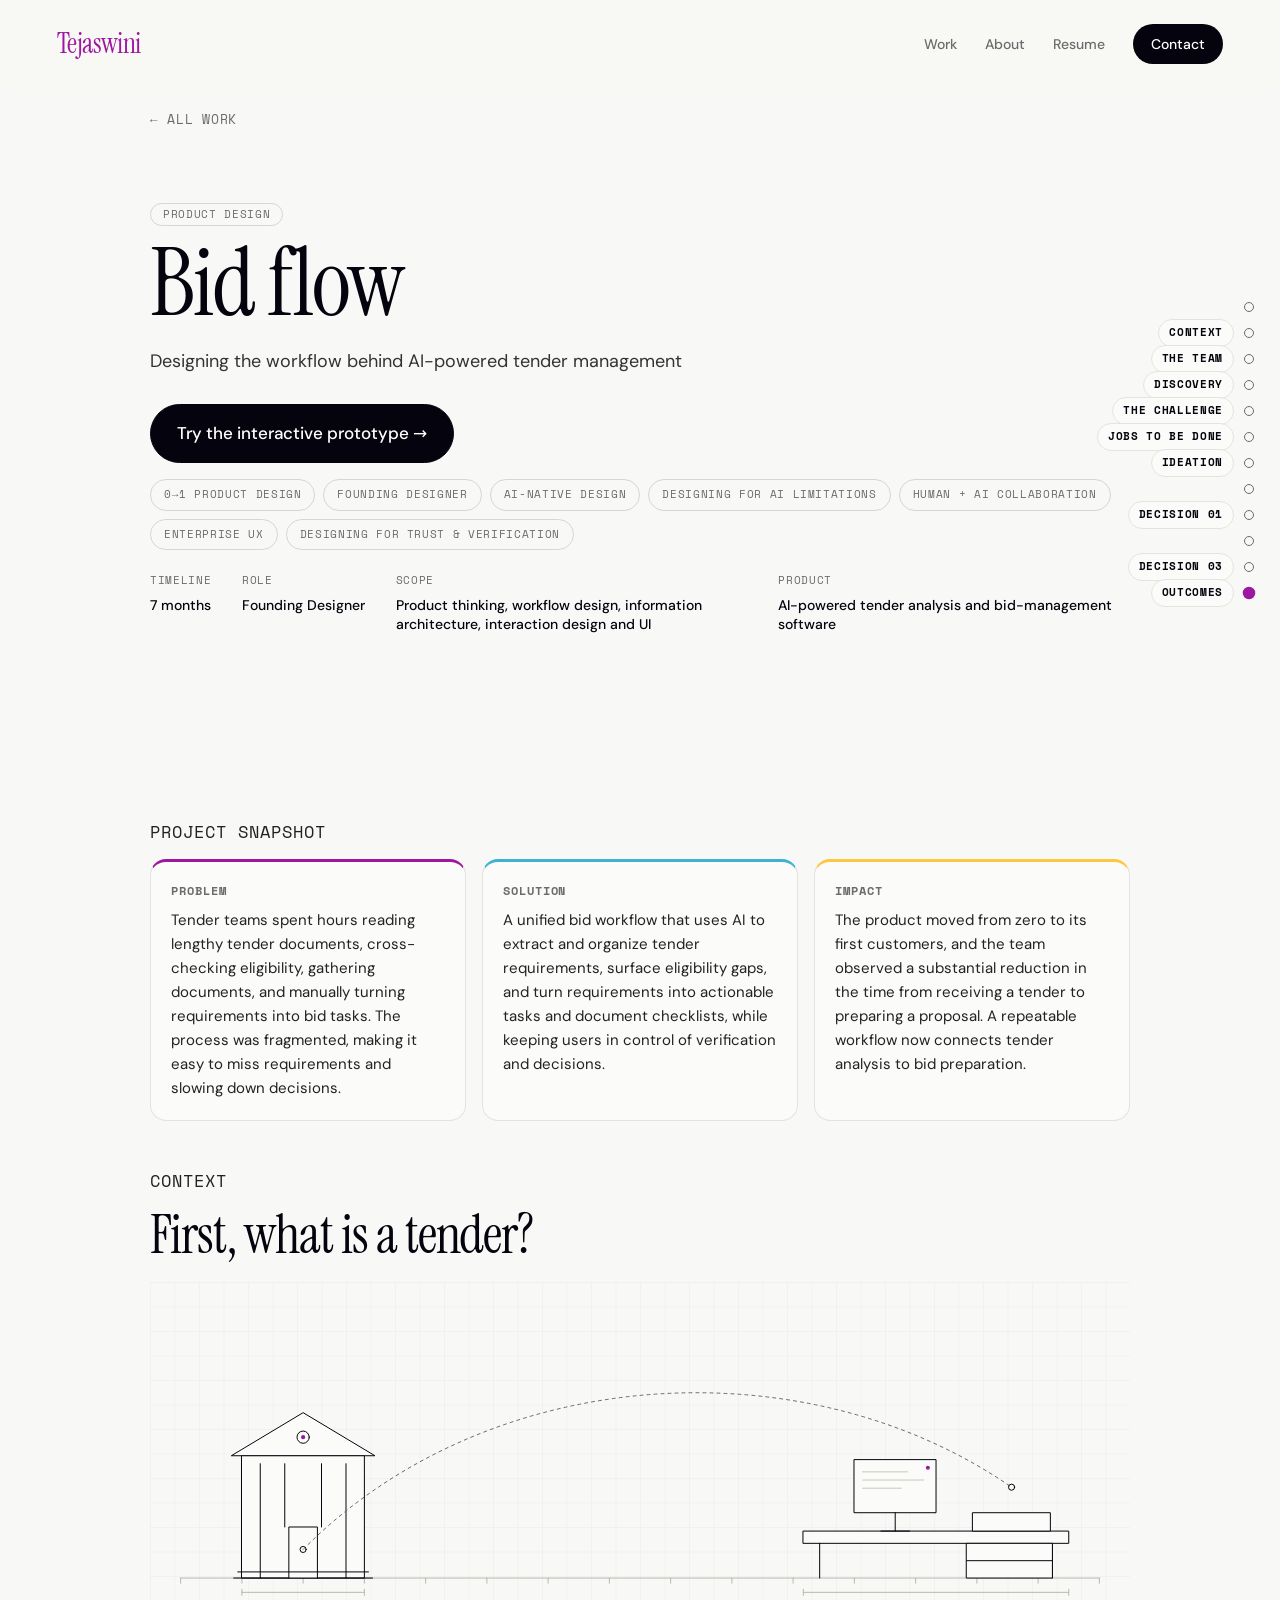
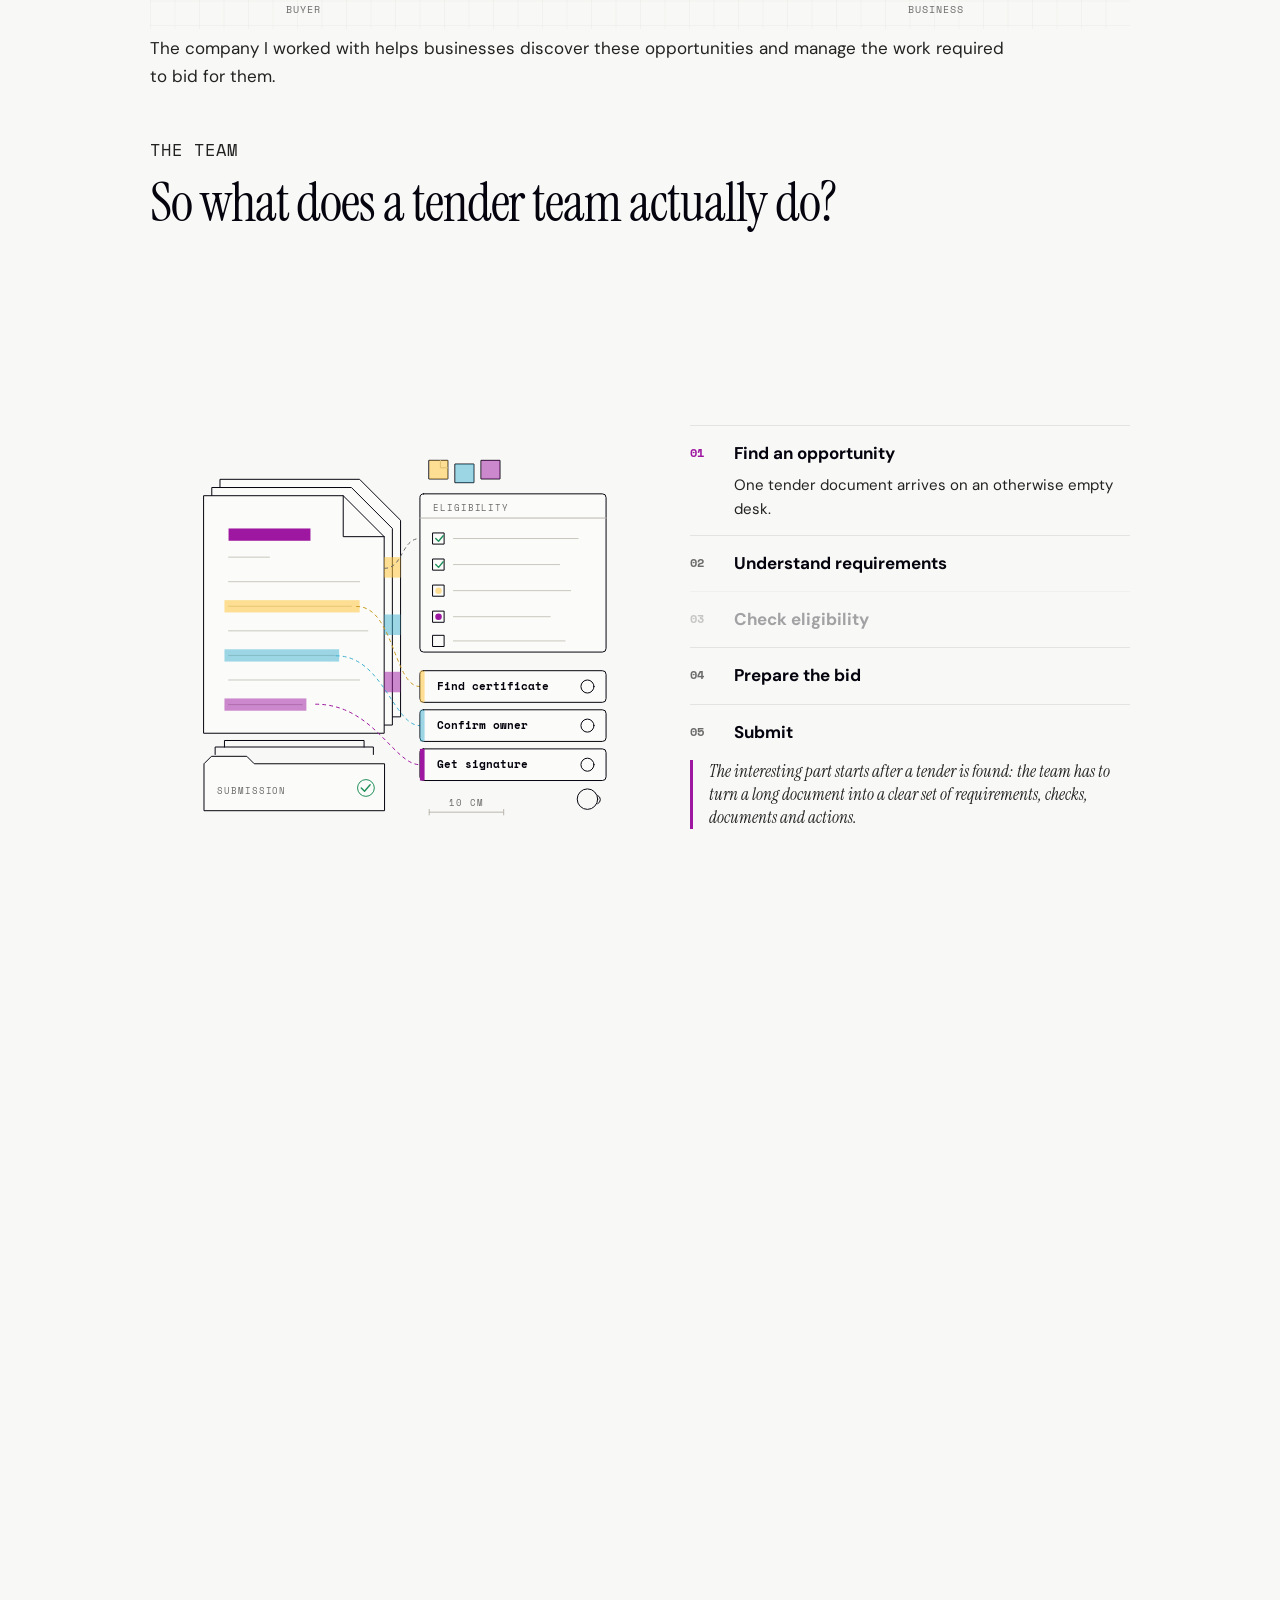
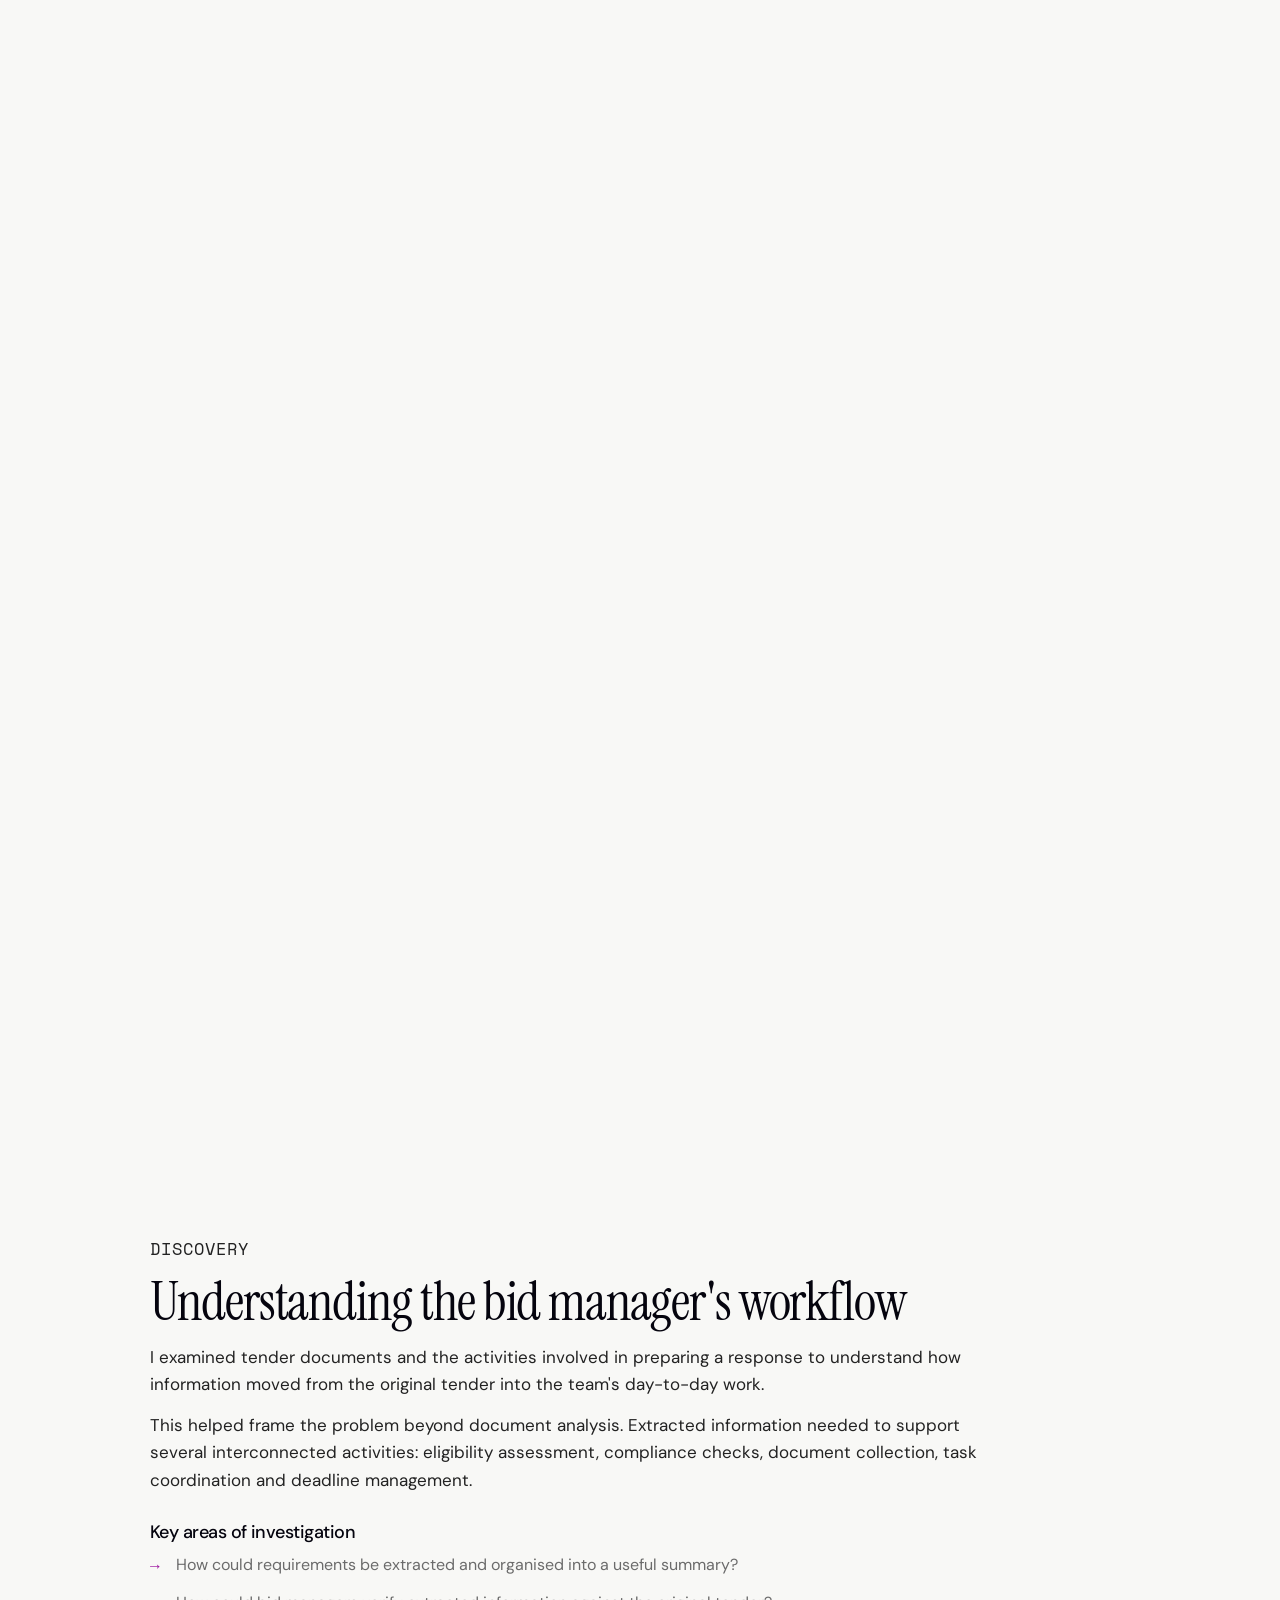
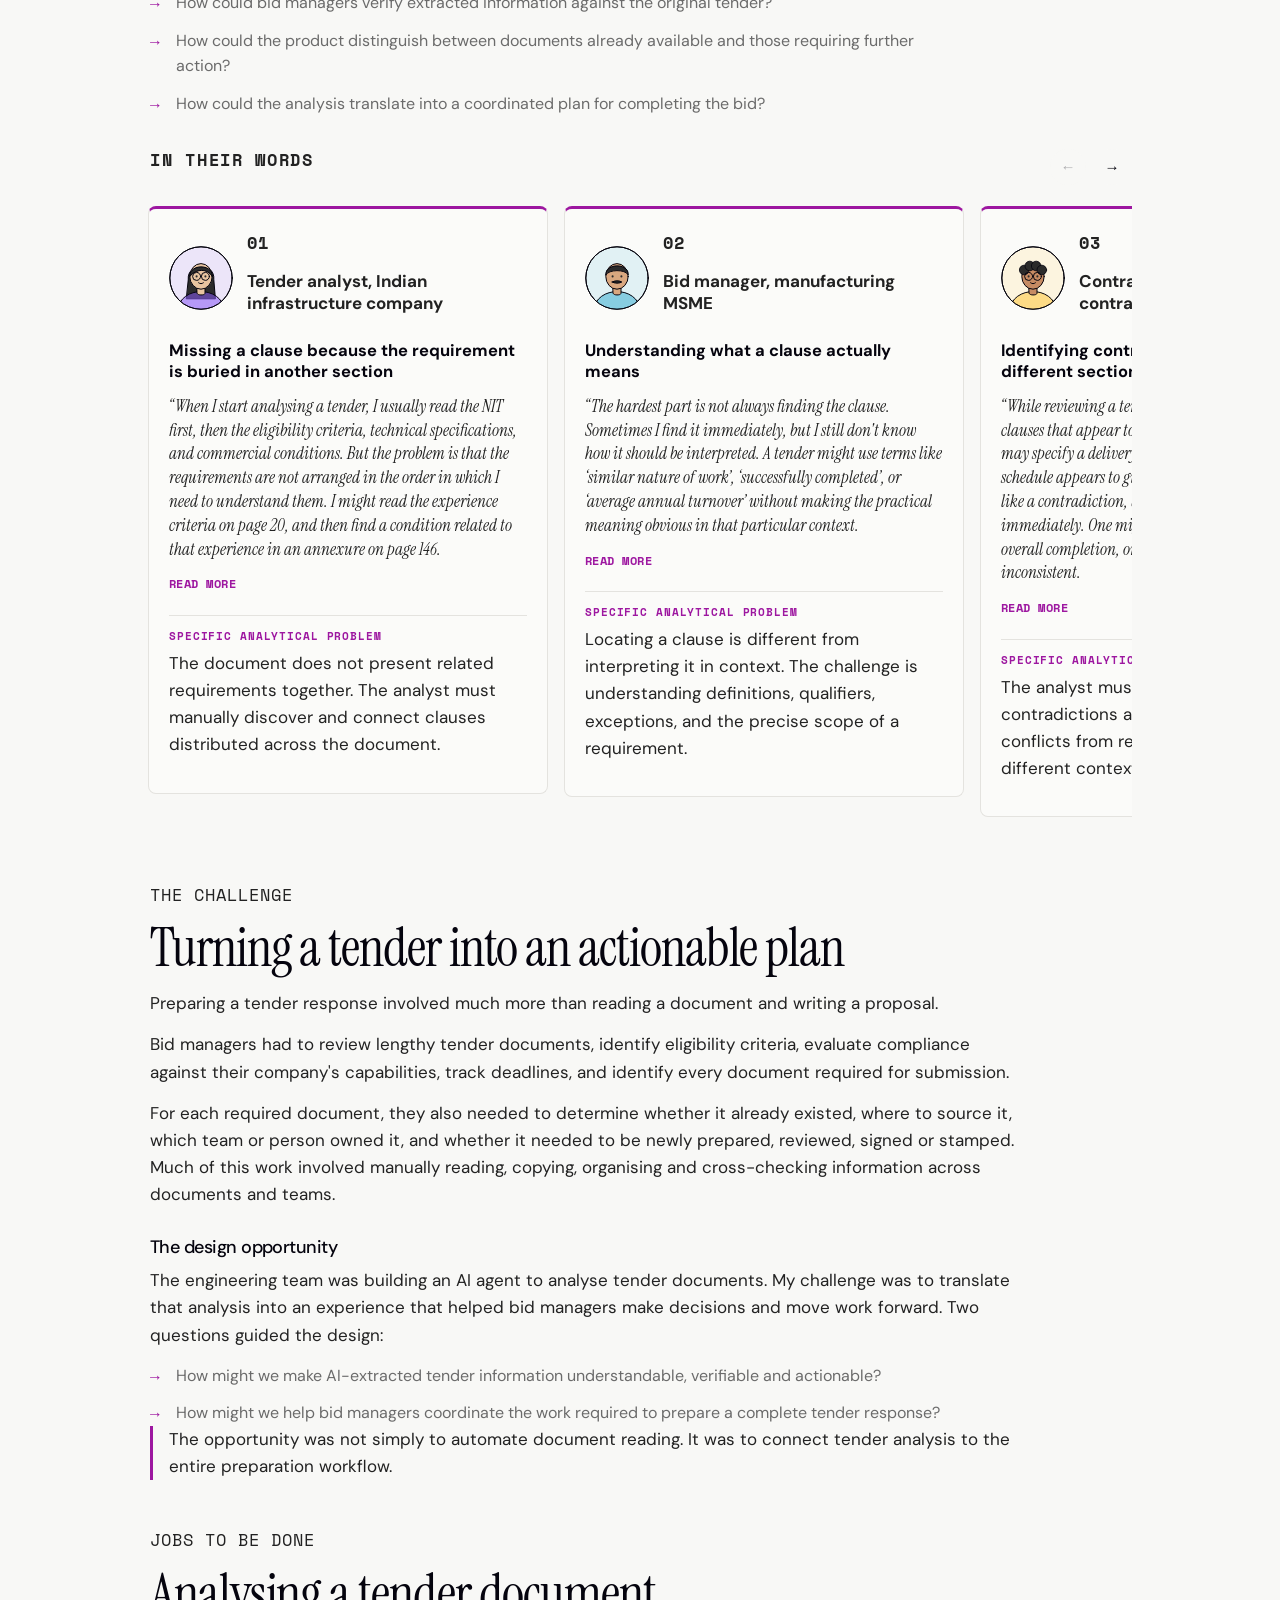
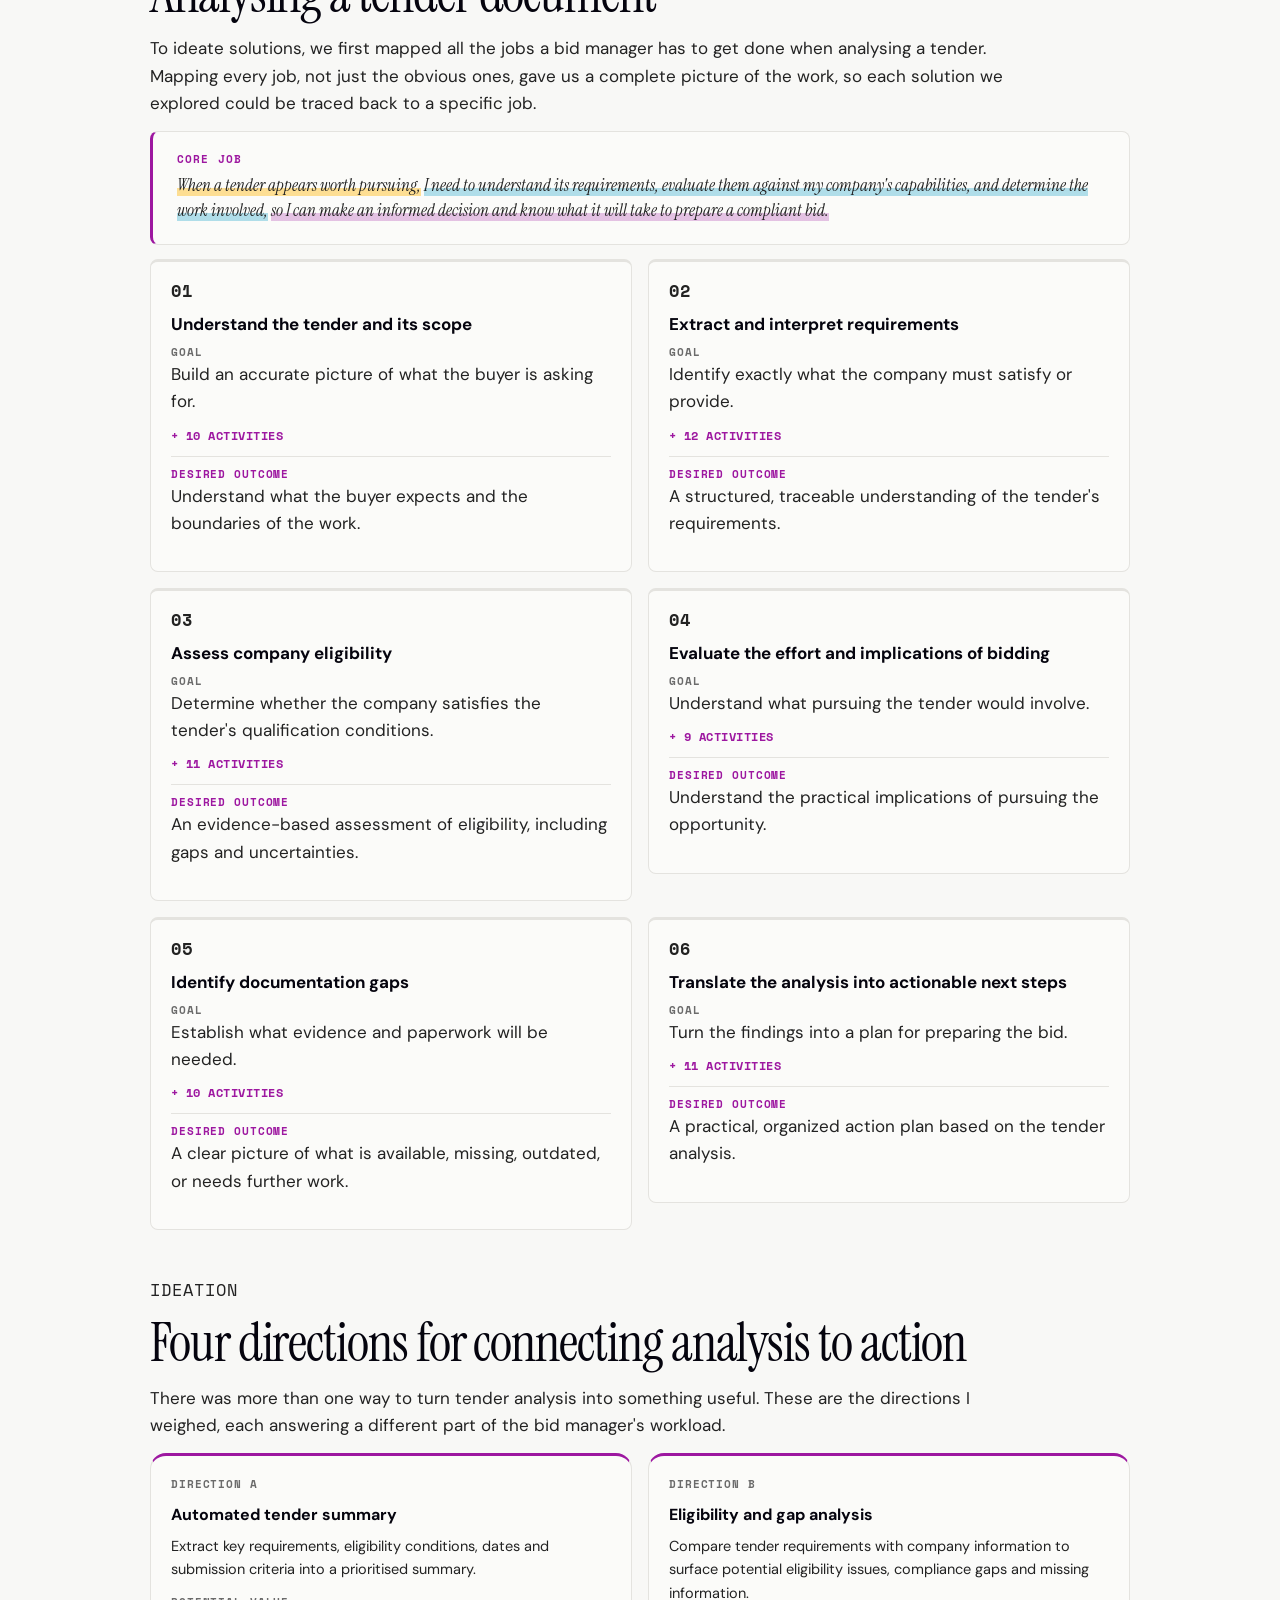
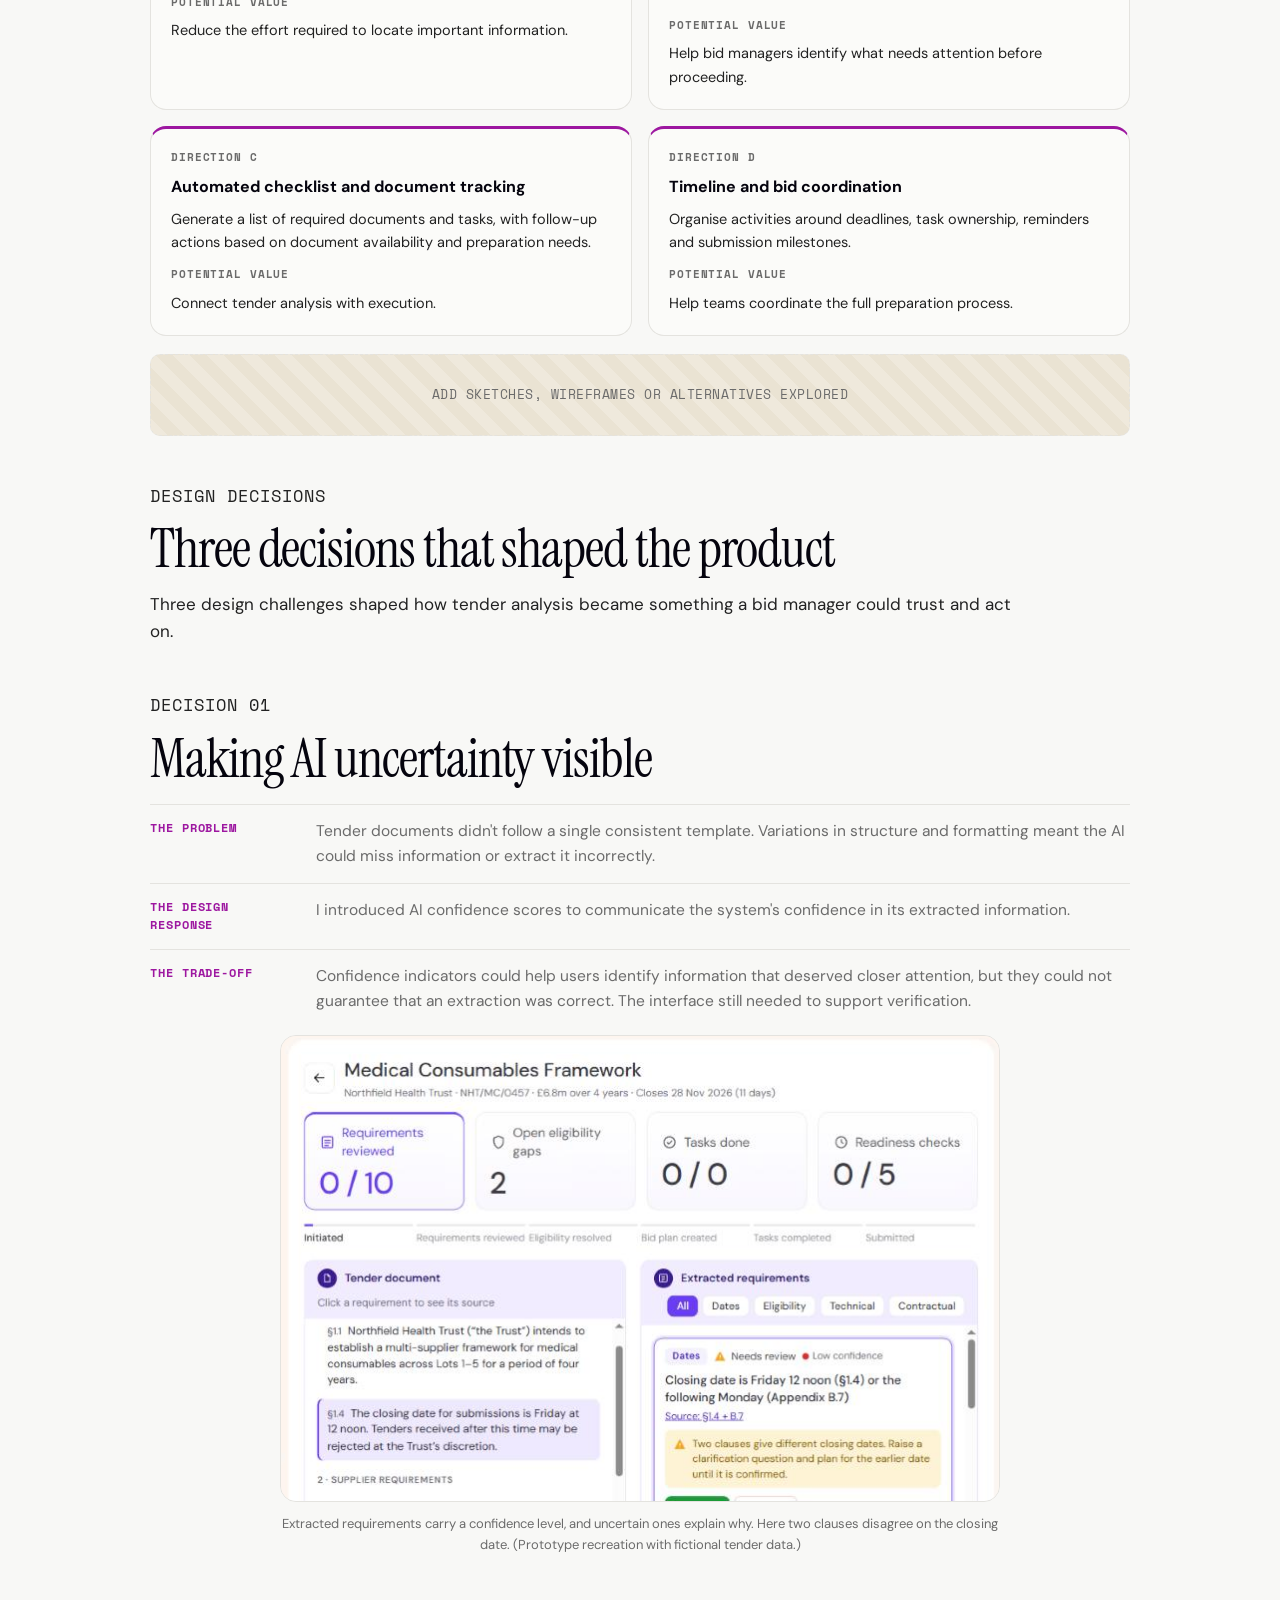
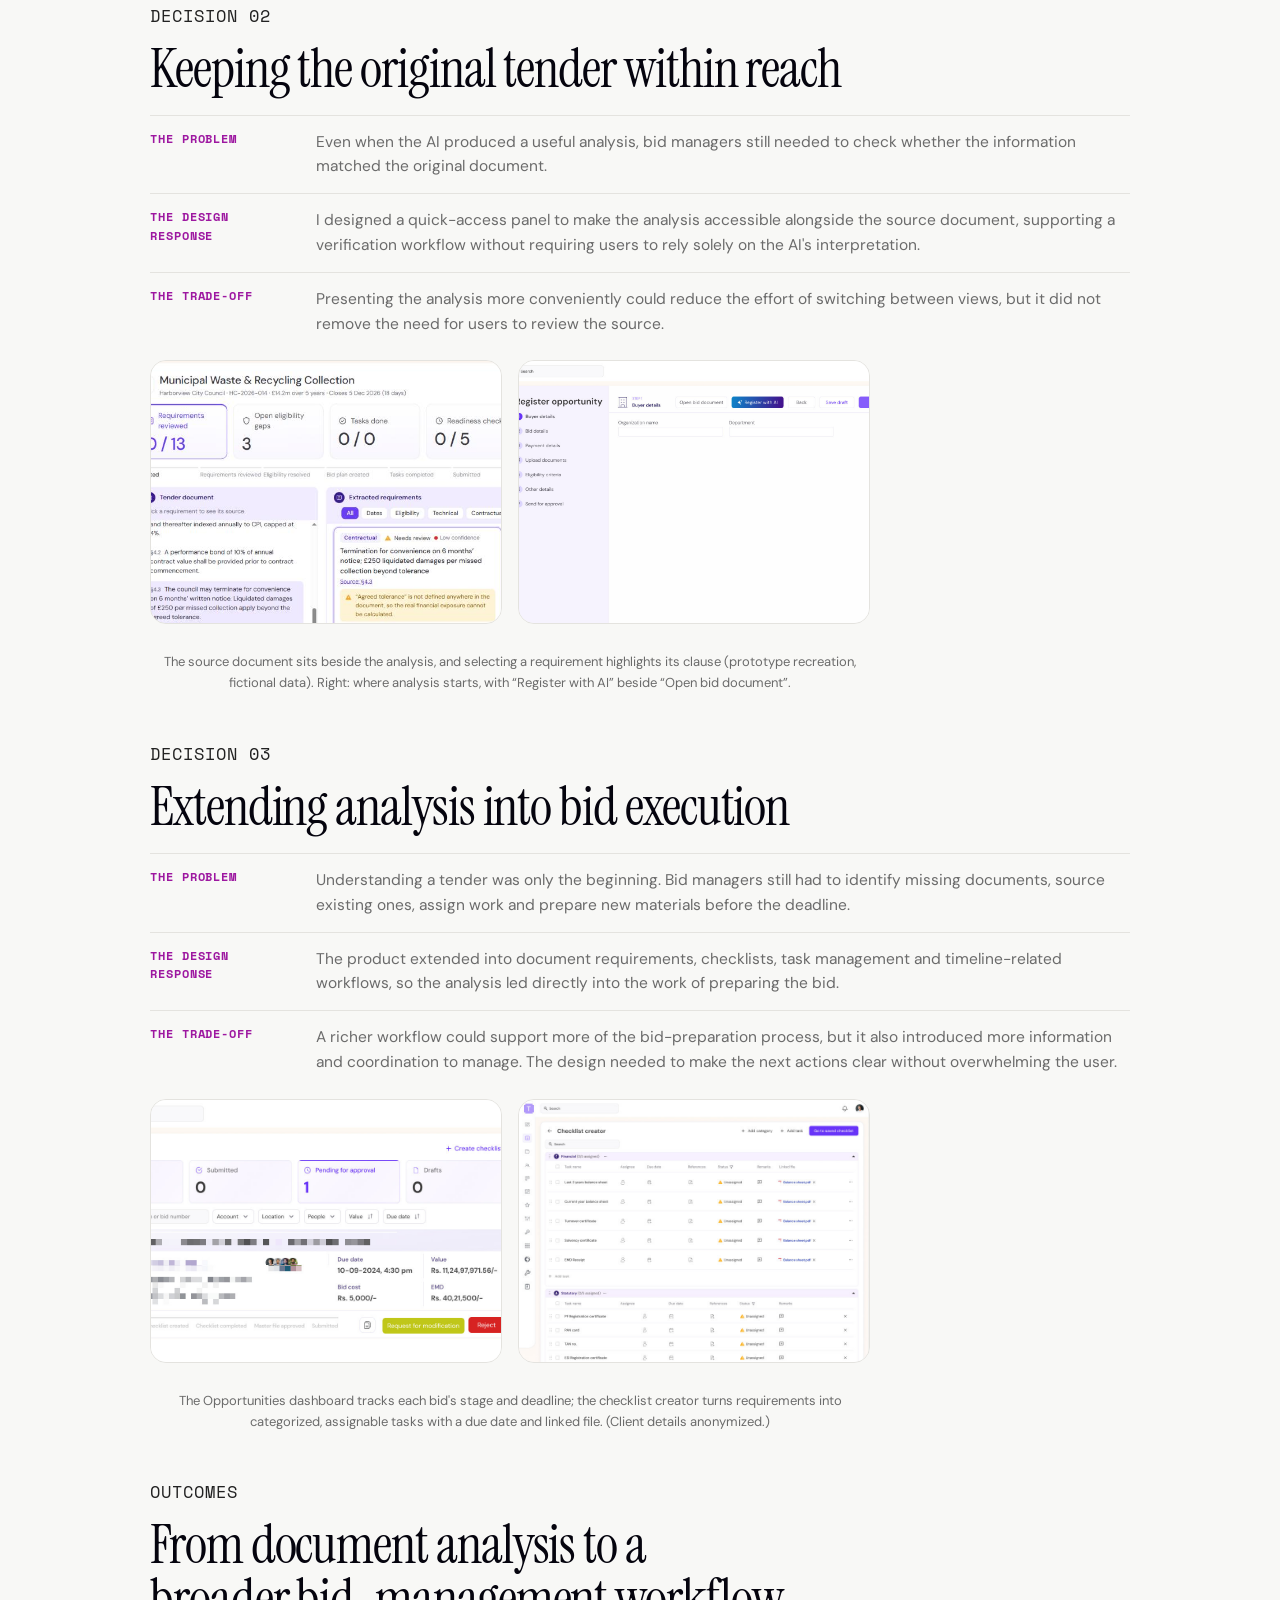
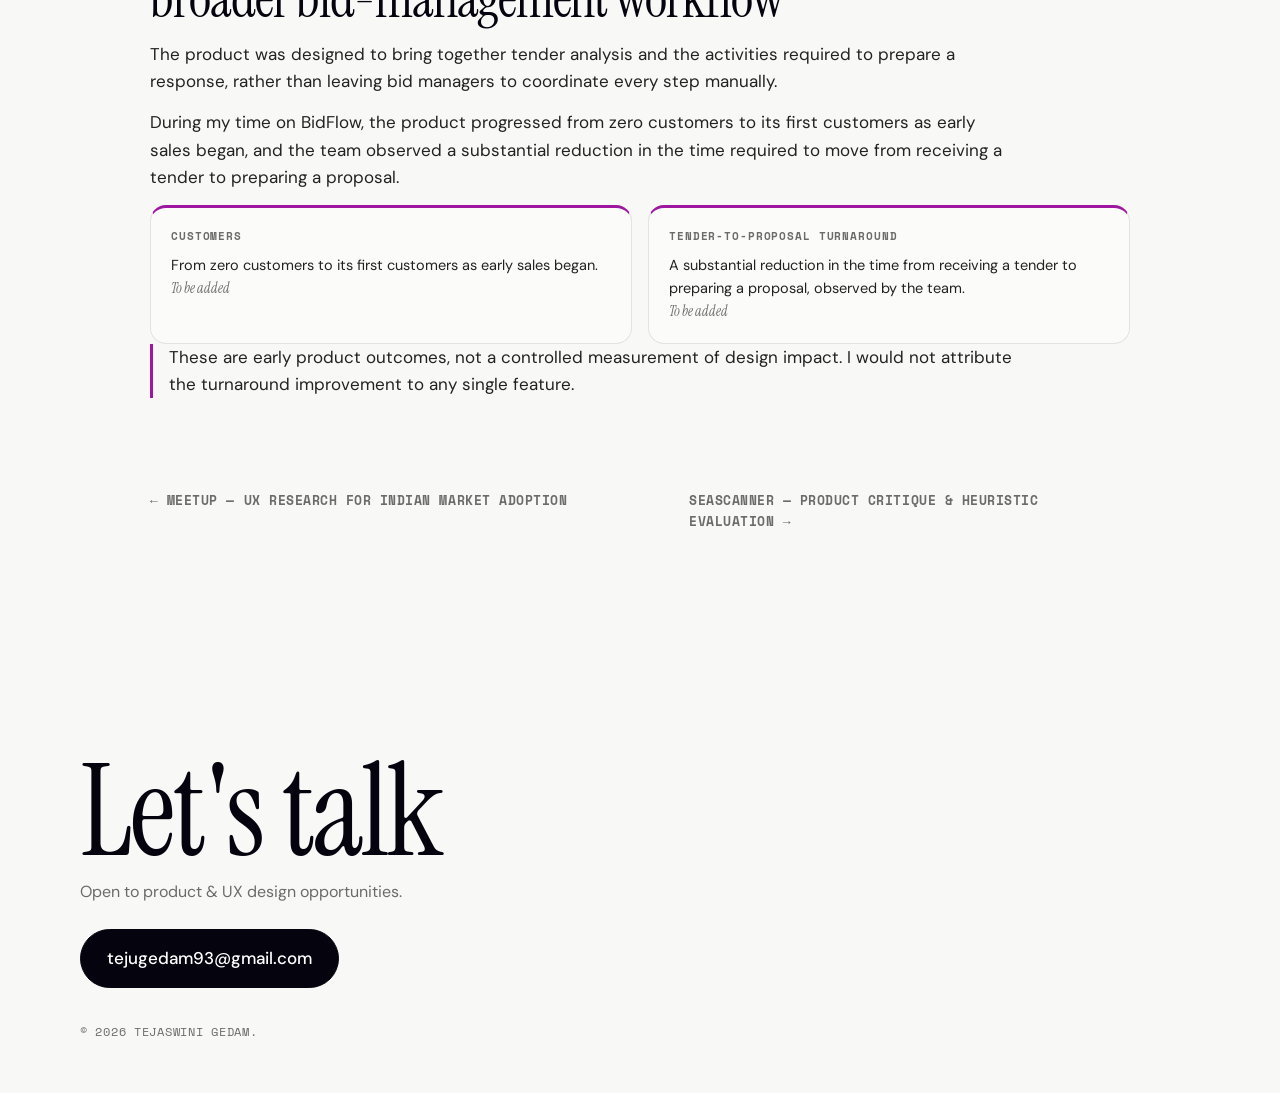
==== commit b011d5ce: "Add Bid flow interactive prototype, case study updates and design images Co-Authored-By: Claude Sonn" ====
--- a/work/bidflow.html
+++ b/work/bidflow.html
@@ -29,10 +29,10 @@
 <main class="case uniform">
   <a class="back" href="../index.html#work">← All work</a>
   <header class="case-hero" data-key="B">
-    <p class="eyebrow">Case study · BidFlow</p>
     <span class="type-tag">Product Design</span>
-    <h1>Designing the workflow behind AI-powered tender management</h1>
-    <p class="lede">Designing BidFlow from 0→1 to help tender teams understand requirements, verify eligibility, and turn them into actionable work.</p>
+    <h1>Bid flow</h1>
+    <p class="lede">Designing the workflow behind AI-powered tender management</p>
+    <p><a class="btn" href="bidflow-demo/index.html">Try the interactive prototype →</a></p>
     <div class="tags"><span class="tag">0→1 Product Design</span><span class="tag">Founding Designer</span><span class="tag">AI-Native Design</span><span class="tag">Designing for AI Limitations</span><span class="tag">Human + AI Collaboration</span><span class="tag">Enterprise UX</span><span class="tag">Designing for Trust &amp; Verification</span></div>
     <div class="meta"><div><dt>Timeline</dt><dd>7 months</dd></div><div><dt>Role</dt><dd>Founding Designer</dd></div><div><dt>Scope</dt><dd>Product thinking, workflow design, information architecture, interaction design and UI</dd></div><div><dt>Product</dt><dd>AI-powered tender analysis and bid-management software</dd></div></div>
   </header>
@@ -431,8 +431,8 @@
       <div><dt>The trade-off</dt><dd>Confidence indicators could help users identify information that deserved closer attention, but they could not guarantee that an extraction was correct. The interface still needed to support verification.</dd></div>
     </dl>
     <figure class="shot">
-      <div class="shot-ph"><span>Add the AI analysis screen showing confidence scores</span></div>
-      <figcaption>AI analysis with confidence scores.</figcaption>
+      <img src="img/bidflow-confidence.png" alt="BidFlow requirements review screen. A requirement is flagged with low confidence and a warning that two clauses give different closing dates" loading="lazy">
+      <figcaption>Extracted requirements carry a confidence level, and uncertain ones explain why. Here two clauses disagree on the closing date. (Prototype recreation with fictional tender data.)</figcaption>
     </figure>
   </section>
   <section class="case-block">
@@ -444,8 +444,8 @@
       <div><dt>The trade-off</dt><dd>Presenting the analysis more conveniently could reduce the effort of switching between views, but it did not remove the need for users to review the source.</dd></div>
     </dl>
     <figure class="shot grid-shots">
-      <div class="shot-ph"><span>Add the quick-access panel screen</span></div><img src="img/bidflow-register.jpg" alt="BidFlow Register opportunity screen with Open bid document and Register with AI actions" loading="lazy">
-      <figcaption>The quick-access panel (to be added), and where analysis starts: “Register with AI” sits beside “Open bid document”.</figcaption>
+<img src="img/bidflow-source-panel.png" alt="BidFlow tender document beside the extracted requirements, with the source clause for the selected requirement highlighted" loading="lazy"><img src="img/bidflow-register.jpg" alt="BidFlow Register opportunity screen with Open bid document and Register with AI actions" loading="lazy">
+      <figcaption>The source document sits beside the analysis, and selecting a requirement highlights its clause (prototype recreation, fictional data). Right: where analysis starts, with “Register with AI” beside “Open bid document”.</figcaption>
     </figure>
   </section>
   <section class="case-block">
--- a/case-theme.css
+++ b/case-theme.css
@@ -79,10 +79,6 @@
 .case-nav a:hover { color: var(--blue); }
 
 /* ---------- Same look as the homepage: cream page, constant "+" grid, serif display headings ---------- */
-body {
-  background-image: url("data:image/svg+xml,%3Csvg xmlns='http://www.w3.org/2000/svg' width='48' height='48'%3E%3Cpath d='M24 20v8M20 24h8' stroke='%23d9d6cc' stroke-width='1' fill='none'/%3E%3C/svg%3E");
-  background-size: 48px 48px; background-attachment: fixed;
-}
 .case-hero h1, .case-block h2, .hook-title, .foot h3 { font-family: "Instrument Serif", Georgia, "Times New Roman", serif; font-weight: 400; letter-spacing: -.02em; }
 .case-hero h1 { font-size: clamp(46px, 7.4vw, 104px); line-height: .96; }
 .case-block h2 { font-size: clamp(34px, 4.2vw, 56px); line-height: 1; }
@@ -92,3 +88,11 @@
 
 /* the reading sheet sits straight on the cream page (no big white block) */
 .sheet { background: transparent; }
+
+/* project details (Timeline / Role / Scope / Product) on a single row */
+.case-hero .meta { flex-wrap: nowrap; gap: clamp(16px, 2.4vw, 36px); align-items: flex-start; }
+.case-hero .meta > div { max-width: none; flex: 1 1 0; min-width: 0; }
+.case-hero .meta > div:nth-child(1) { flex: 0 0 auto; }
+.case-hero .meta > div:nth-child(2) { flex: 0 0 auto; }
+.case-hero .meta dd { font-size: 14px; line-height: 1.35; }
+@media (max-width: 900px) { .case-hero .meta { flex-wrap: wrap; } .case-hero .meta > div { flex: 1 1 40%; } }
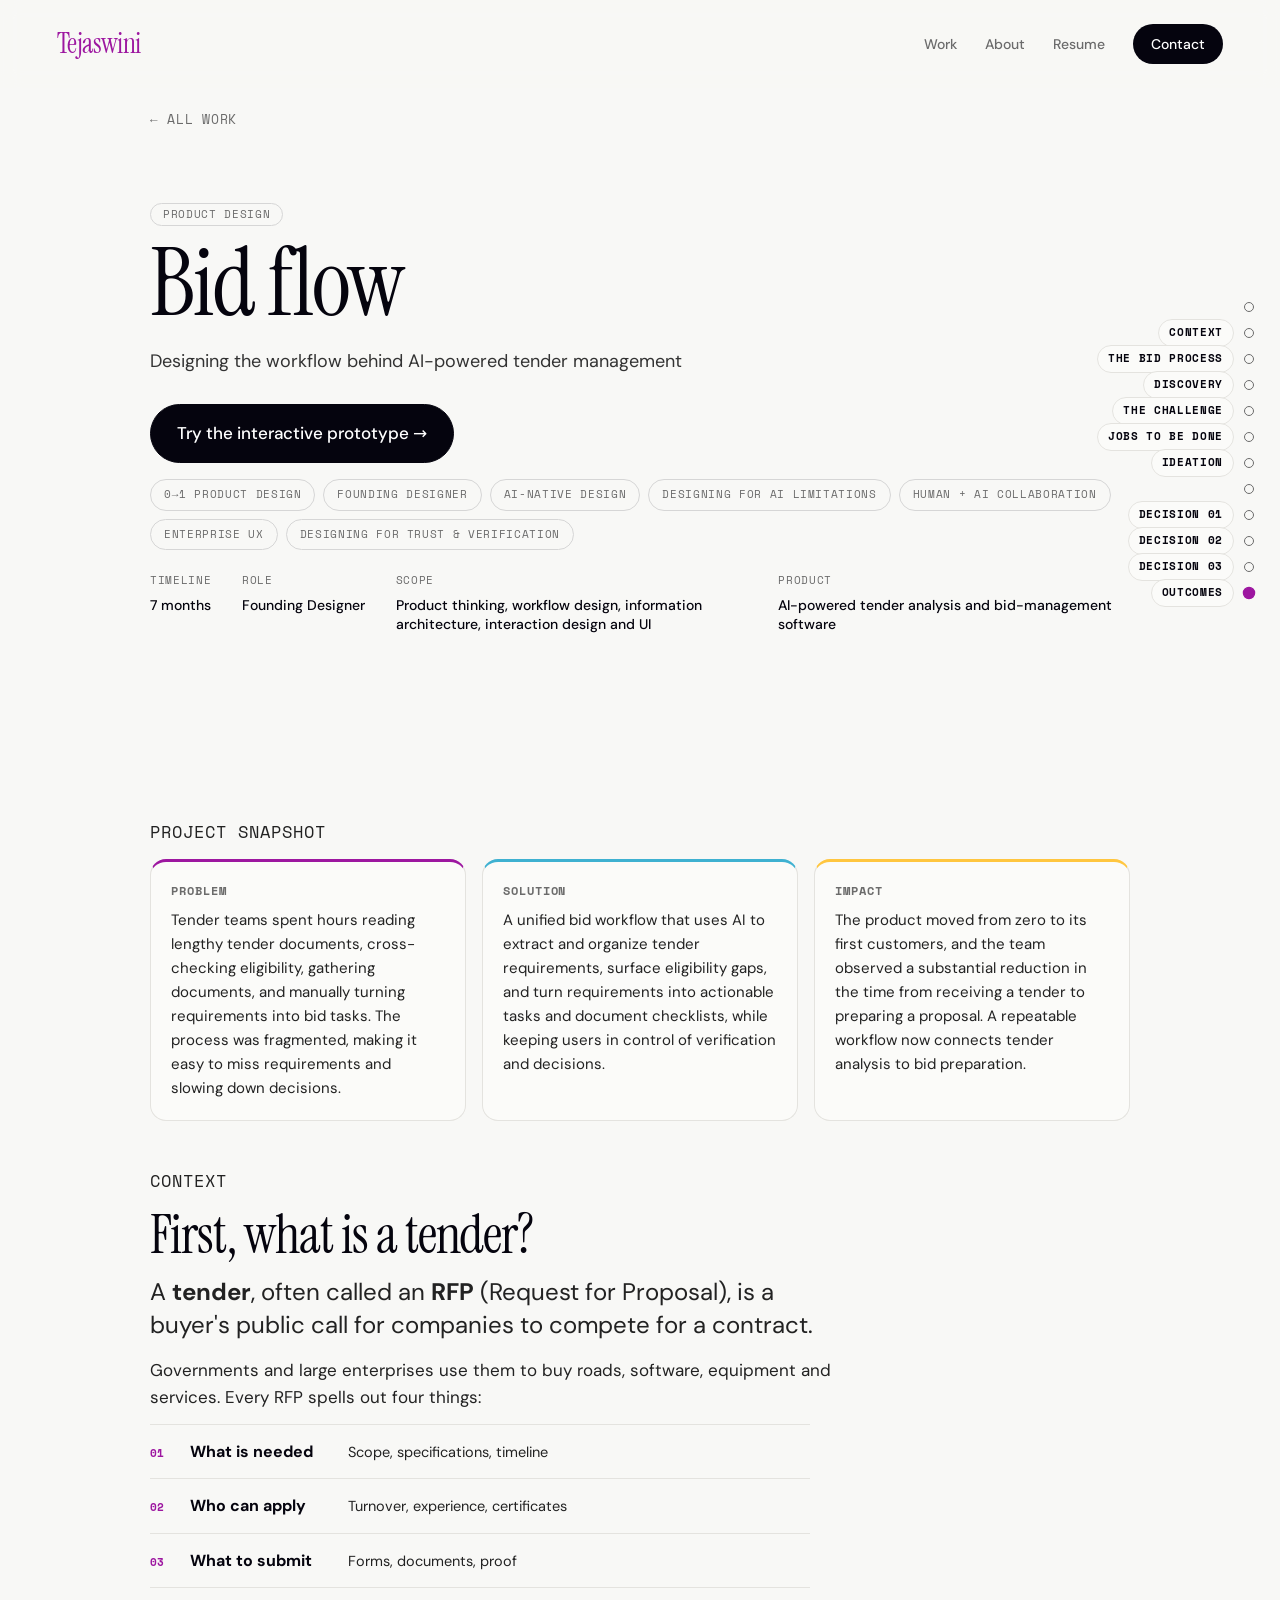
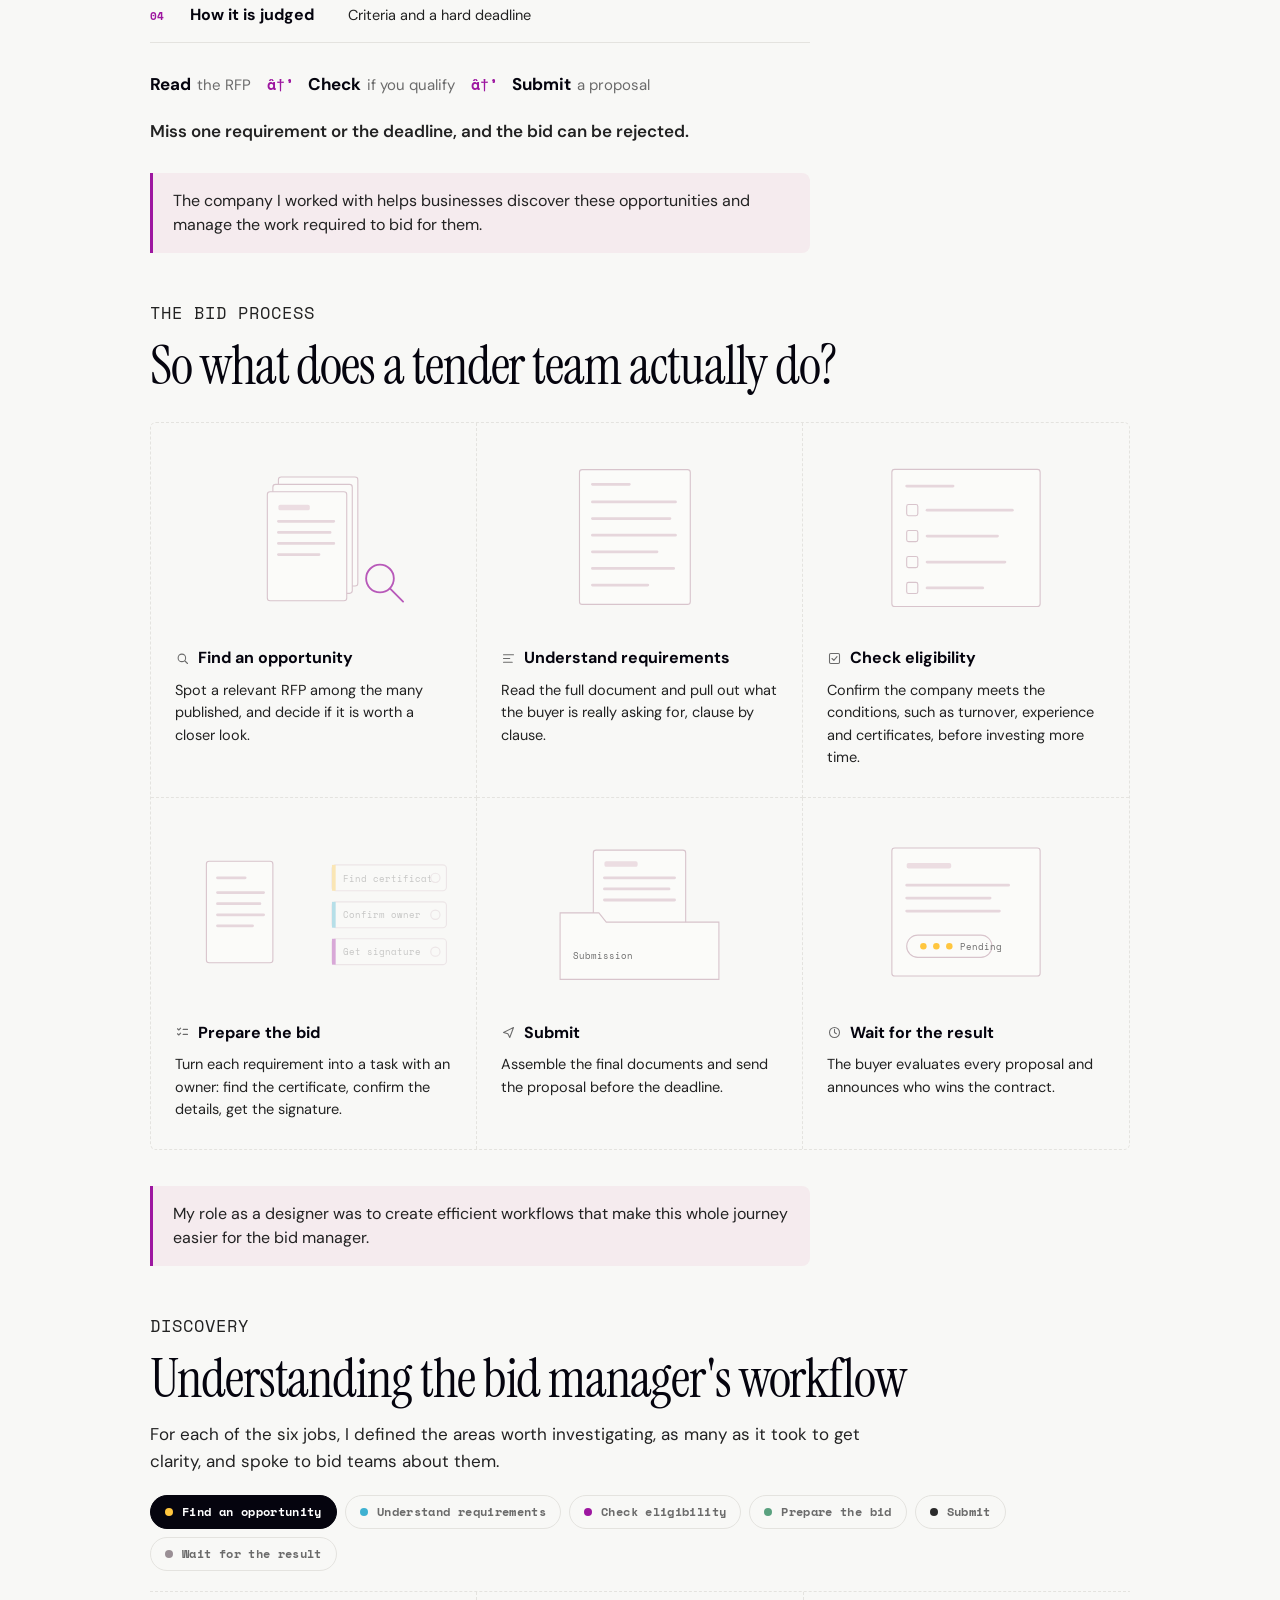
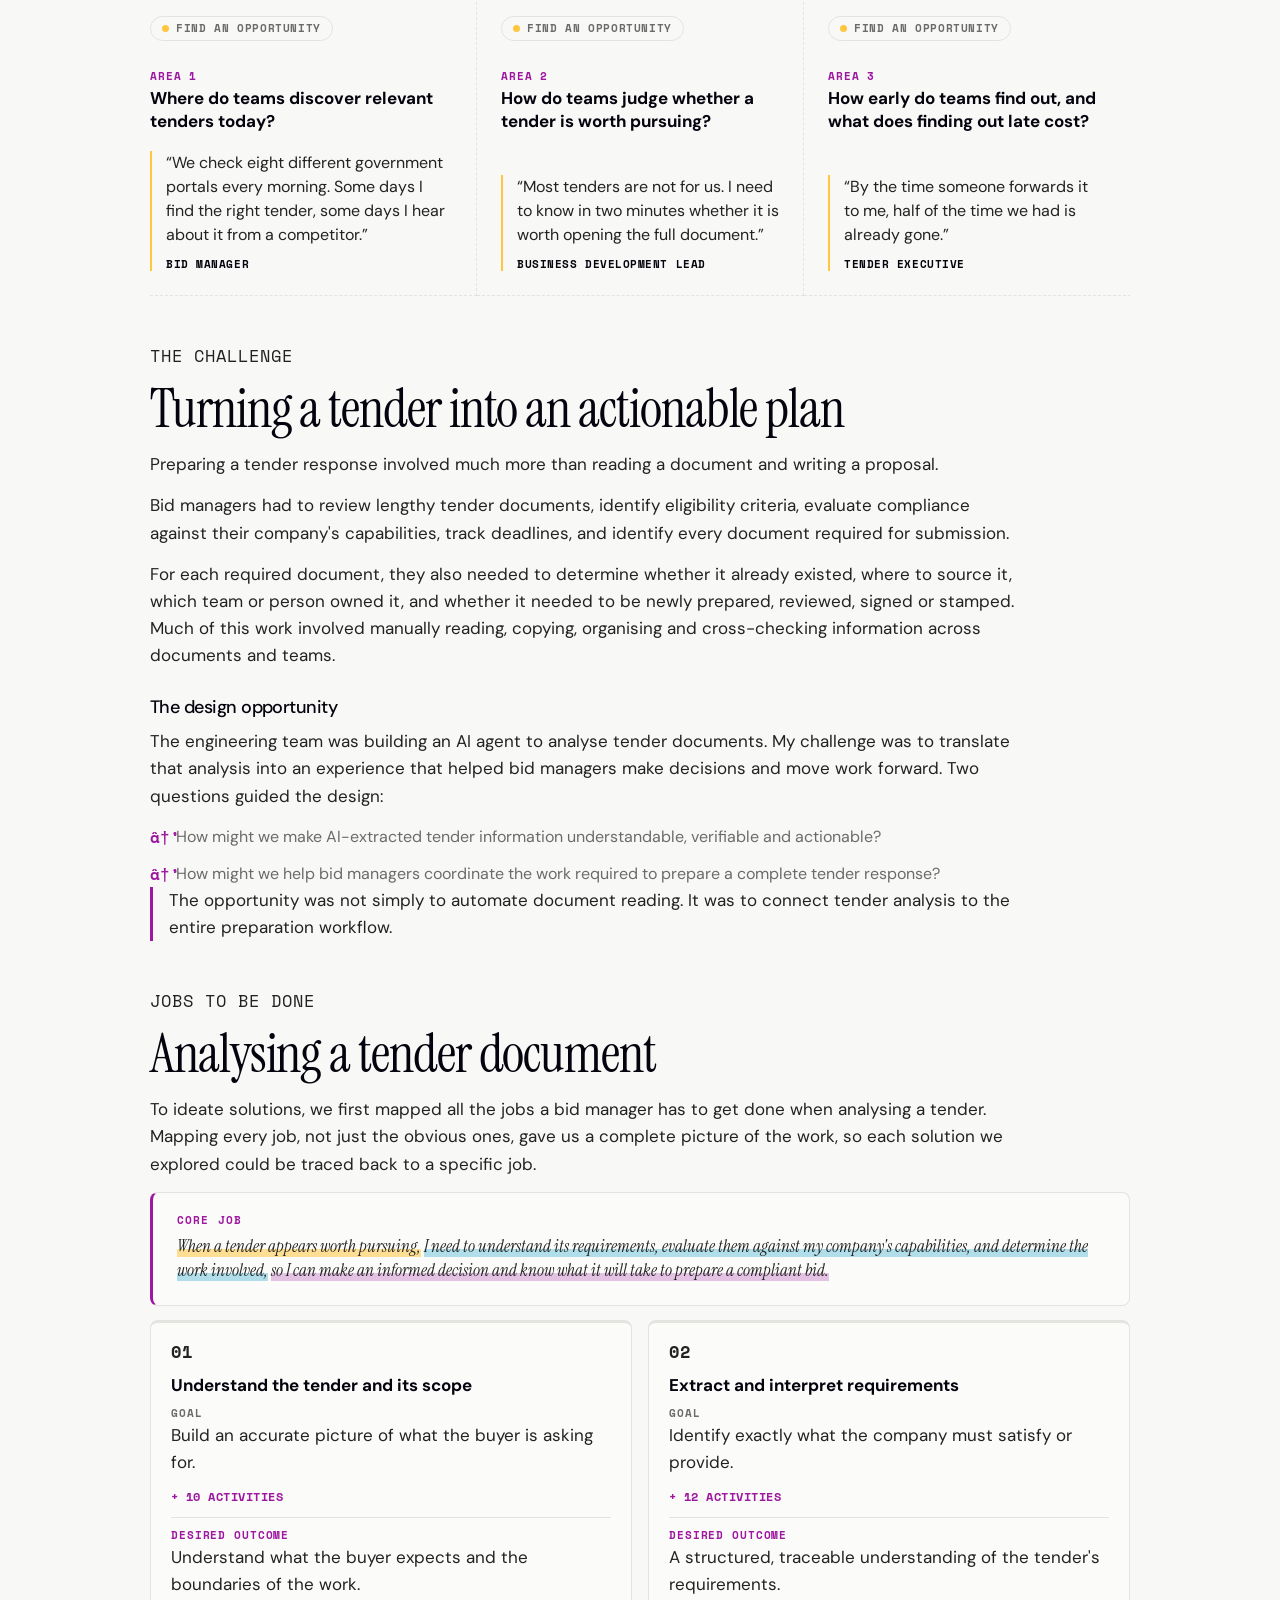
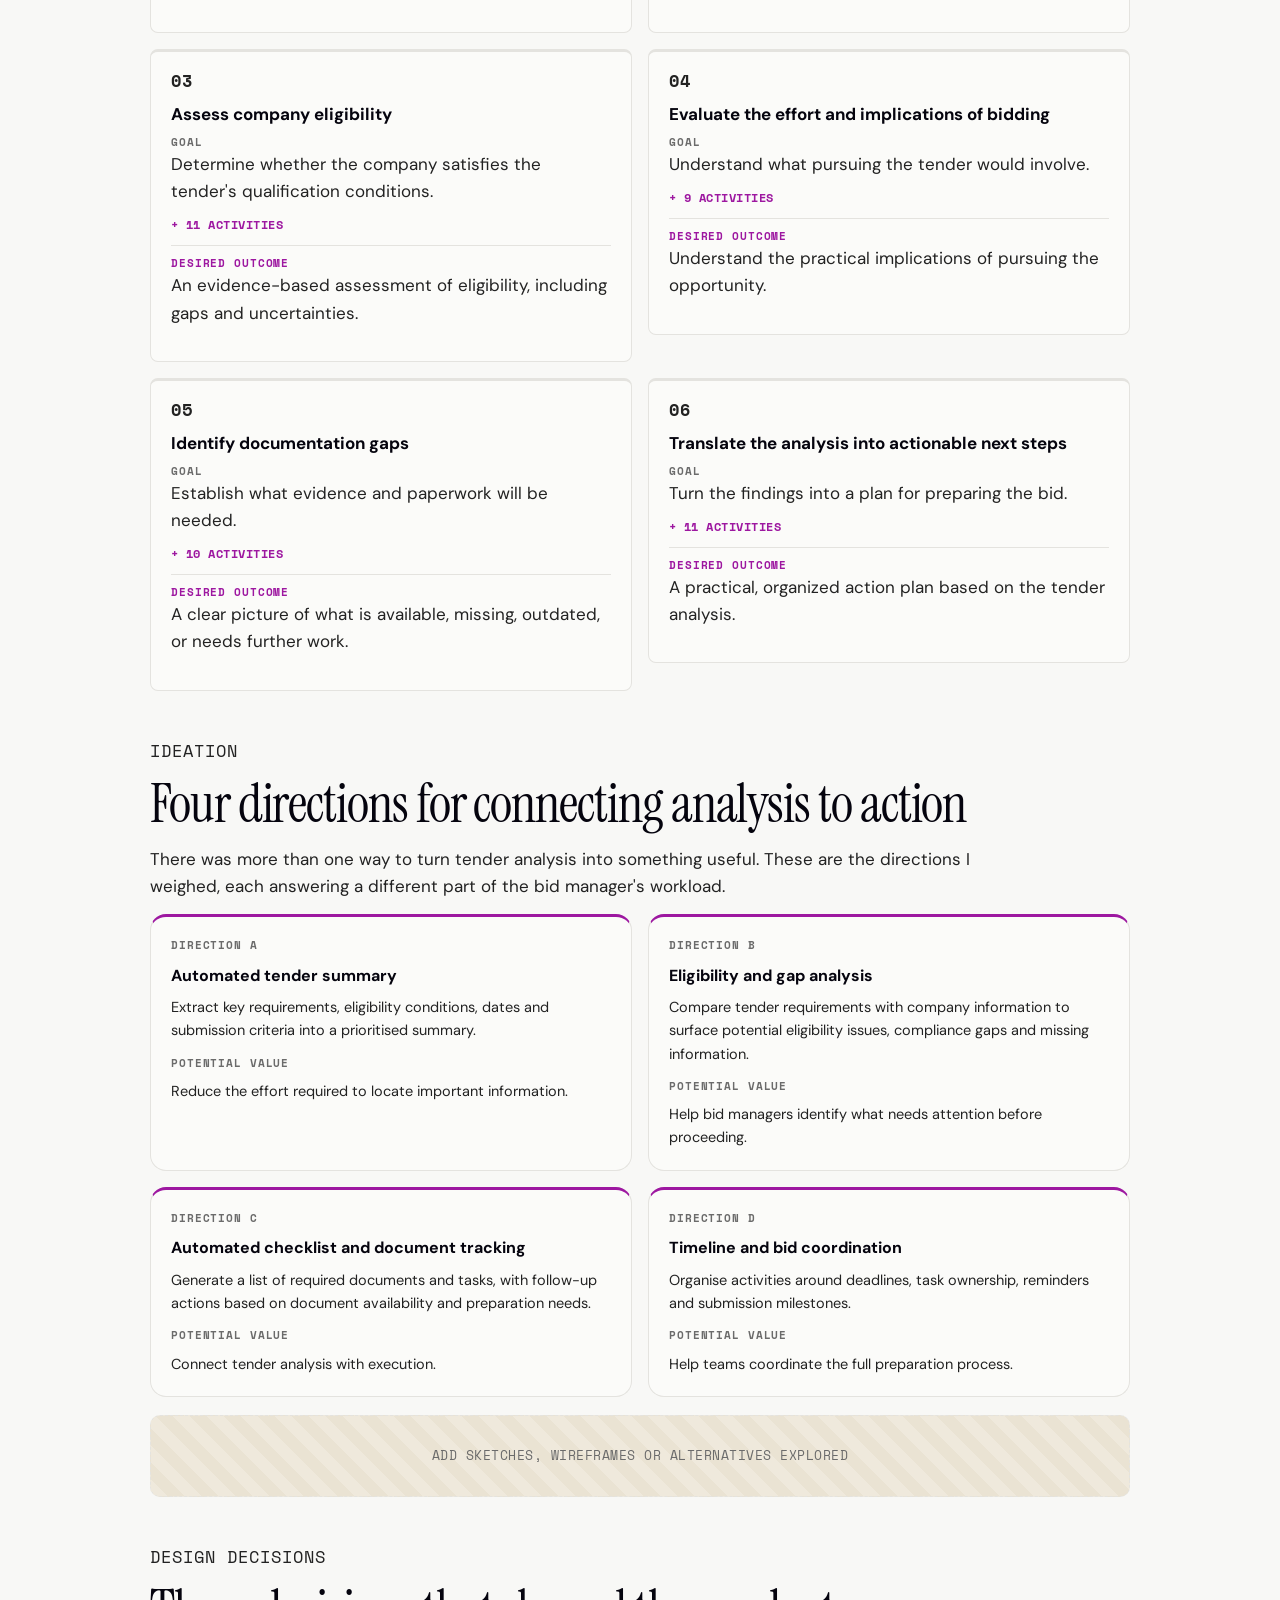
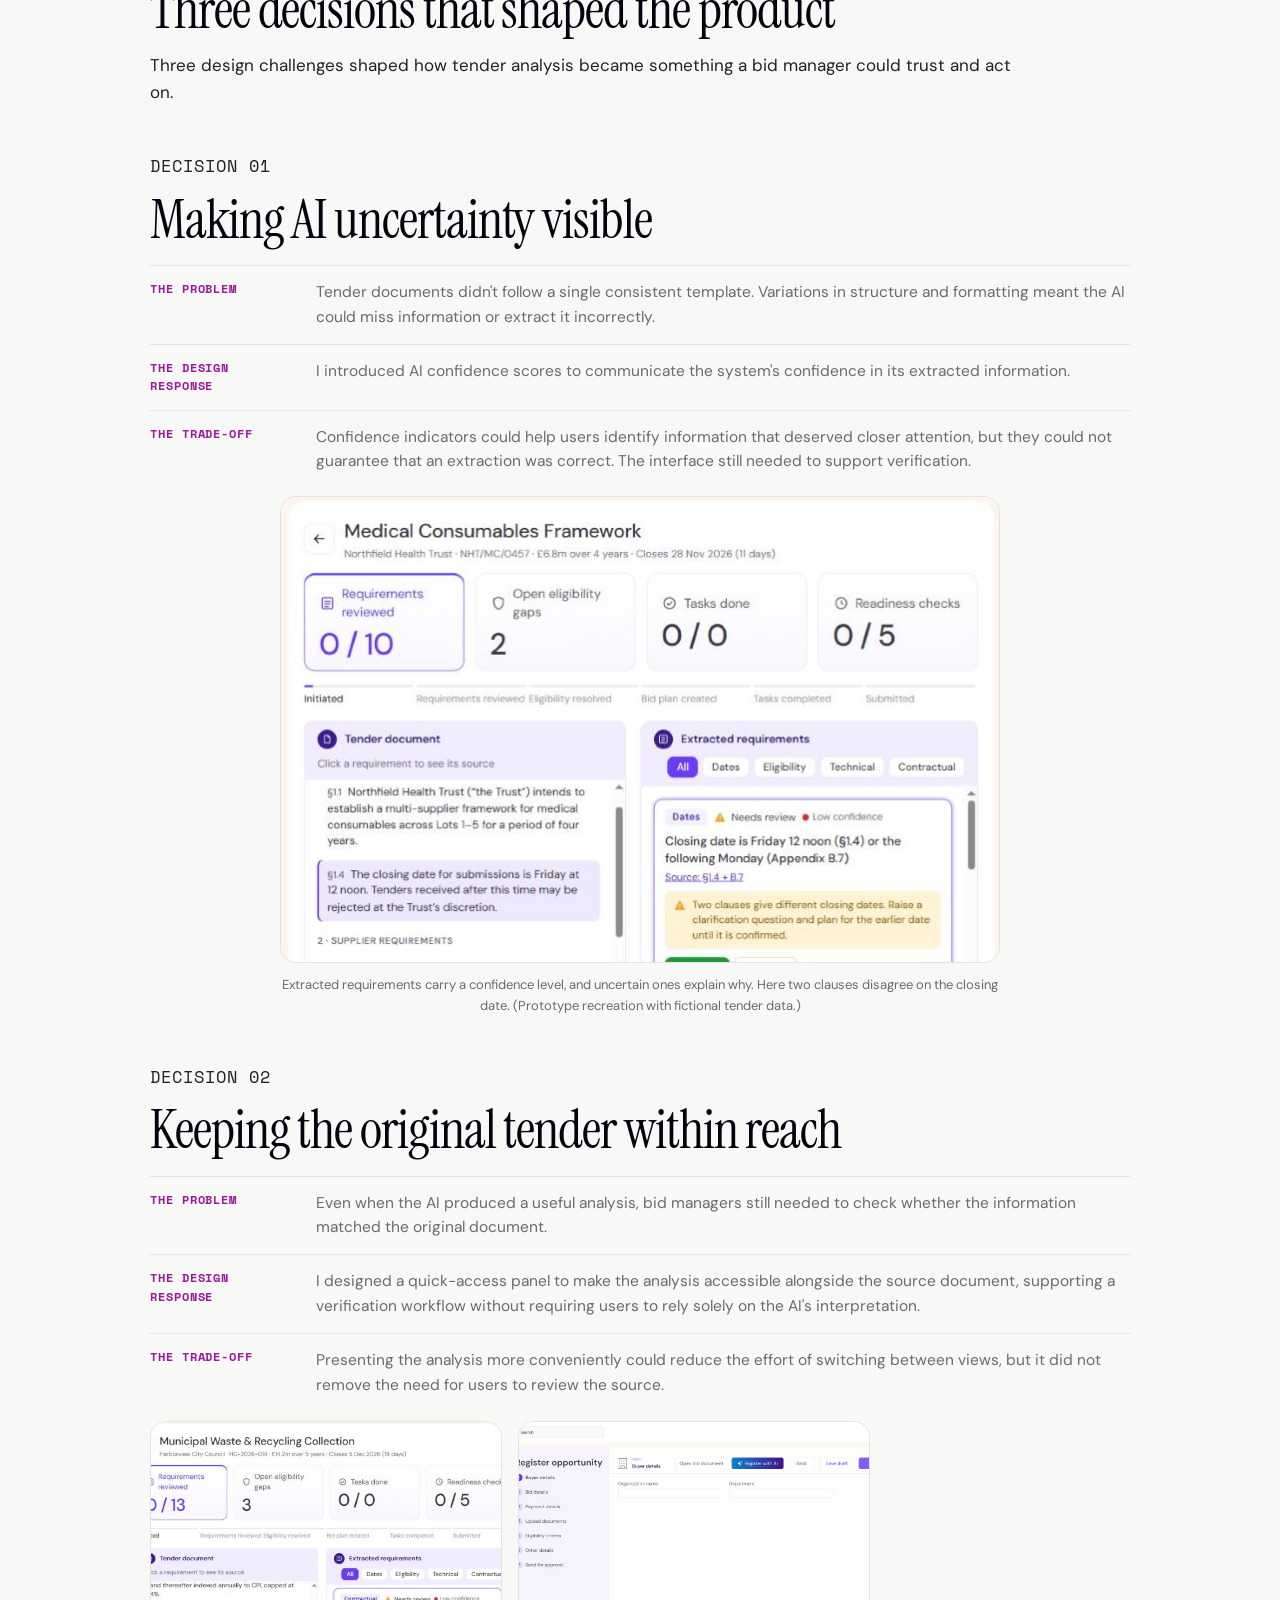
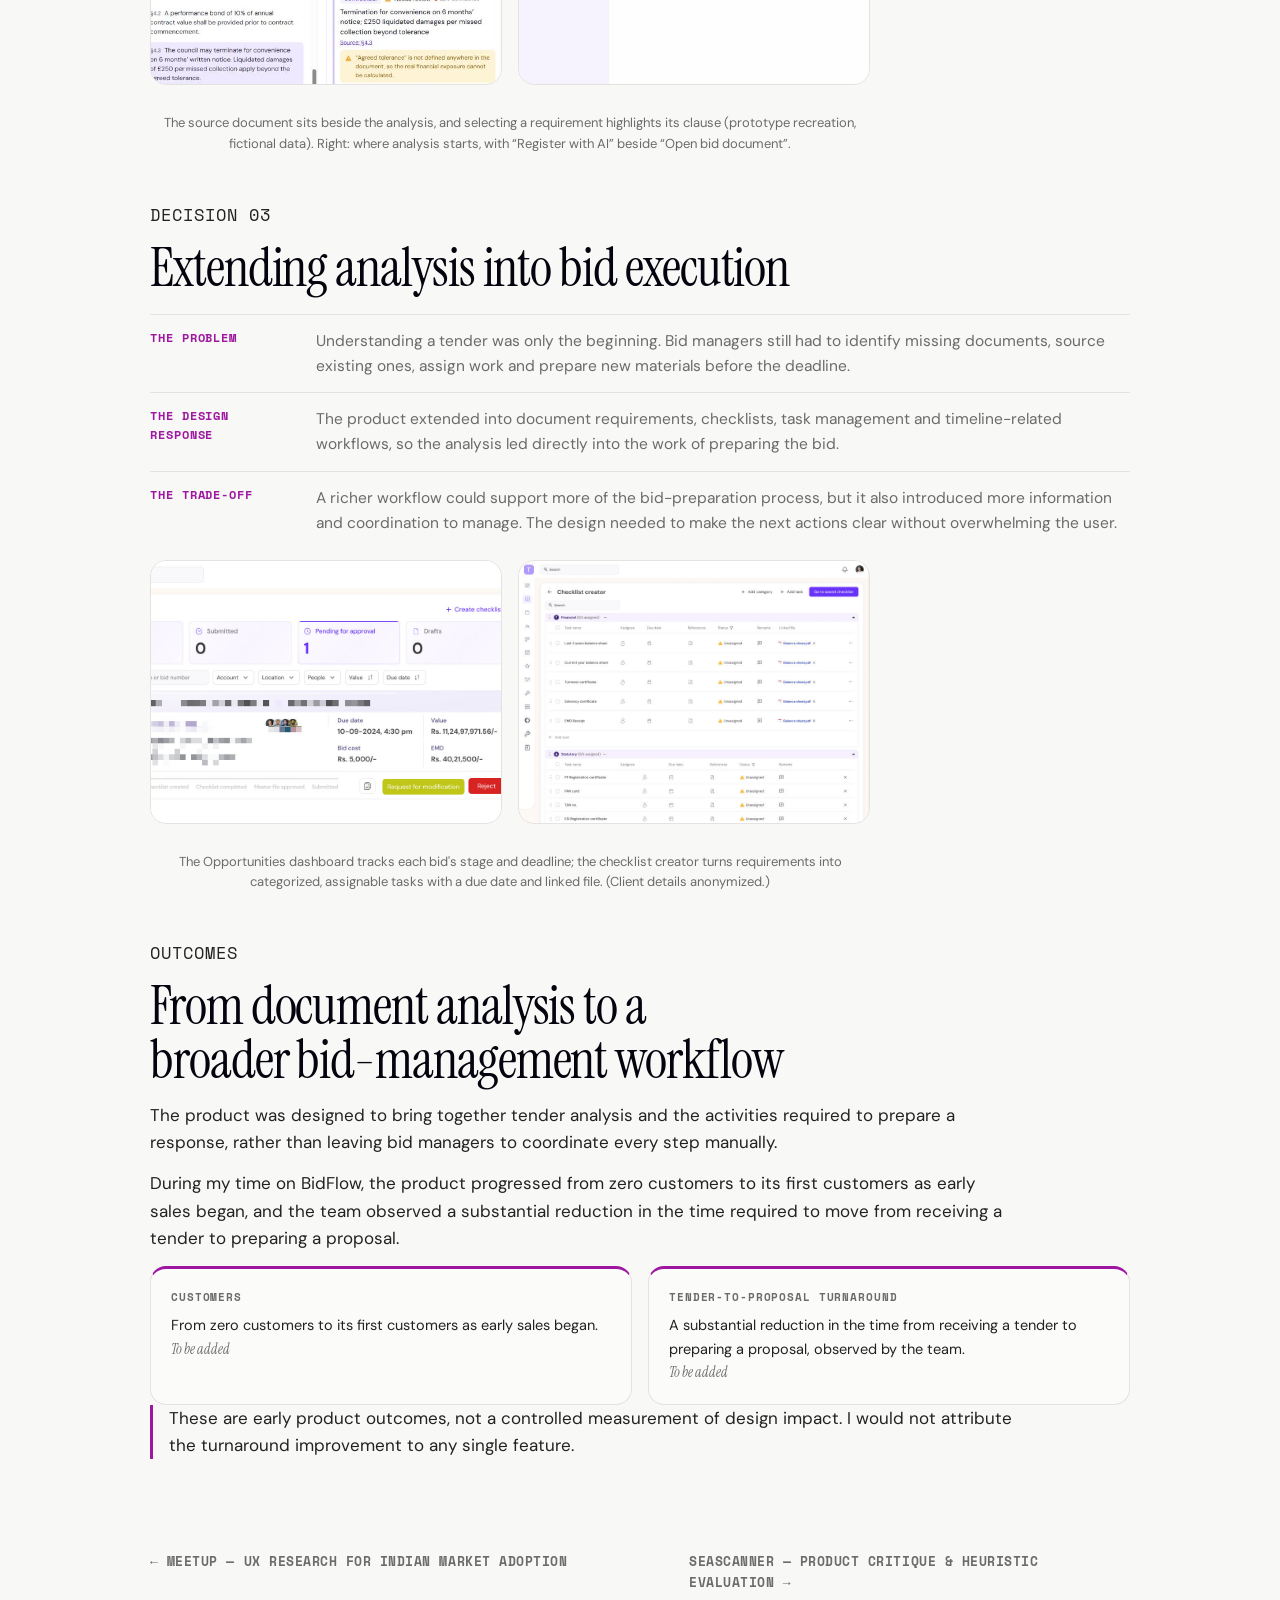
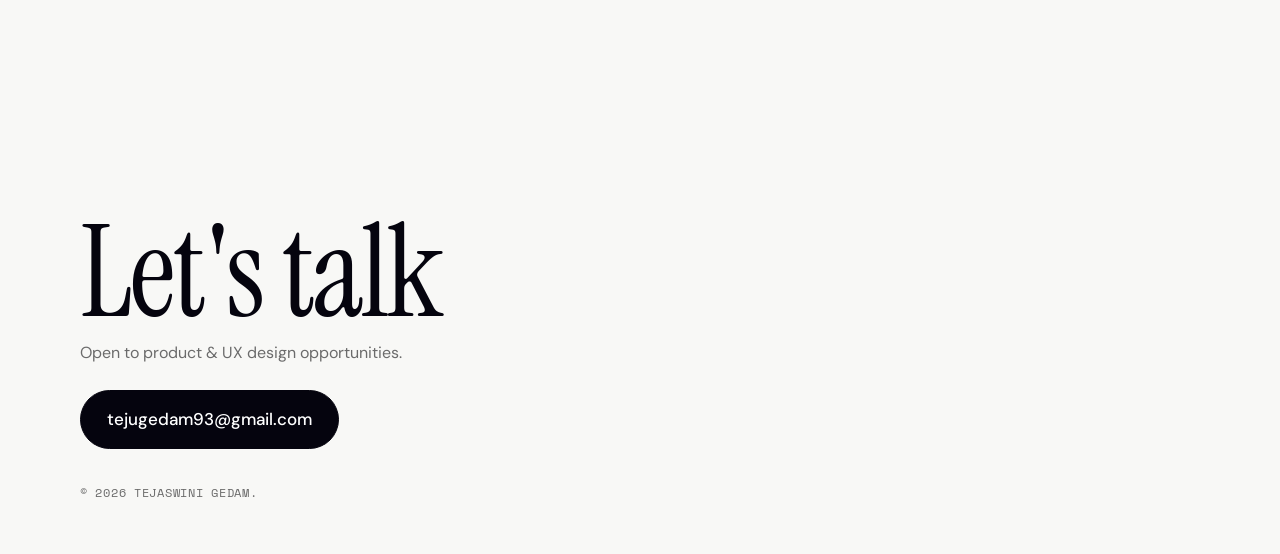
==== commit 47d5d273: "Rework BidFlow context and discovery sections Replace tender illustration with a plain RFP explainer" ====
--- a/work/bidflow.html
+++ b/work/bidflow.html
@@ -49,303 +49,153 @@
     <p class="beat">Context</p>
     <h2>First, what is a tender?</h2>
     
-    <div class="fig-a">
-      <svg class="fig" viewBox="0 0 960 340" role="img" aria-label="An illustrated scene. A buyer's building publishes a tender document, which travels across to a business's desk.">
-        <defs><pattern id="gridA" width="24" height="24" patternUnits="userSpaceOnUse"><path class="fg-grid" d="M24 0H0V24"/></pattern></defs>
-        <rect width="960" height="340" fill="url(#gridA)"/>
-        <line class="fg-soft" x1="30" y1="290" x2="930" y2="290"/>
-        <path class="fg-soft" d="M30 290v5M90 290v5M150 290v5M210 290v5M270 290v5M330 290v5M390 290v5M450 290v5M510 290v5M570 290v5M630 290v5M690 290v5M750 290v5M810 290v5M870 290v5M930 290v5"/>
-
-        <path class="fg-paper" d="M90 170H210V290H90Z"/>
-        <path class="fg-paper" d="M80 170L150 128L220 170Z"/>
-        <path class="fg-line" d="M108 178V290M132 178V240M168 178V240M192 178V290"/>
-        <path class="fg-paper" d="M136 290V240H164V290"/>
-        <path class="fg-line" d="M82 290H218M86 284H214"/>
-        <circle class="fg-line" cx="150" cy="152" r="6"/><circle class="fg-v" cx="150" cy="152" r="2"/>
-        <path class="fg-soft" d="M90 304H210M90 301V307M210 301V307"/>
-        <text class="fg-txt" x="150" y="324" text-anchor="middle">Buyer</text>
-
-        <path class="fg-paper" d="M640 244H900V256H640Z"/>
-        <path class="fg-line" d="M656 256V290M884 256V290"/>
-        <path class="fg-paper" d="M800 256H884V290H800ZM800 273H884"/>
-        <path class="fg-paper" d="M690 174H770V226H690Z"/>
-        <path class="fg-line" d="M730 226V244M716 244H744"/>
-        <path class="fg-soft2" d="M698 186H742M698 194H758M698 202H736"/><circle class="fg-b" cx="762" cy="182" r="2"/>
-        <path class="fg-paper" d="M806 226H882V244H806Z"/>
-        <path class="fg-soft" d="M640 304H900M640 301V307M900 301V307"/>
-        <text class="fg-txt" x="770" y="324" text-anchor="middle">Business</text>
-
-        <path id="tender-route" class="fg-route" d="M150 262C330 80 640 60 844 201"/>
-        <circle class="fg-line" cx="150" cy="262" r="3"/><circle class="fg-line" cx="844" cy="201" r="3"/>
-
-        <path class="fg-soft fl fl1" d="M140 46V124"/>
-        <path class="fg-soft fl fl2" d="M478 46V112"/>
-        <path class="fg-soft fl fl3" d="M708 46V166"/>
-
-        <g id="tender-sheet" transform="translate(844 201) rotate(0) translate(-22 -29)"><path class="fg-paper" d="M0 0H34L44 10V58H0Z"/><path class="fg-line" d="M34 0V10H44"/><rect x="6" y="8" width="20" height="3" class="fg-v"/><path class="fg-soft2" d="M6 15H16 M6 21H38 M6 27H36 M6 33H40 M6 39H32 M6 45H38 M6 51H24"/></g>      </svg>
-      <p class="fn fn1" style="left:14%"><b>1</b>Government / enterprise needs something</p>
-      <p class="fn fn2" style="left:49%"><b>2</b>Publishes a tender</p>
-      <p class="fn fn3" style="left:73%"><b>3</b>Companies compete to win the contract</p>
+    <p class="tl-def">A <strong>tender</strong>, often called an <strong>RFP</strong> (Request for Proposal), is a buyer's public call for companies to compete for a contract.</p>
+    <p class="tl-sub">Governments and large enterprises use them to buy roads, software, equipment and services. Every RFP spells out four things:</p>
+    <div class="tl-cards">
+      <div class="tl-card"><span>01</span><h4>What is needed</h4><p>Scope, specifications, timeline</p></div>
+      <div class="tl-card"><span>02</span><h4>Who can apply</h4><p>Turnover, experience, certificates</p></div>
+      <div class="tl-card"><span>03</span><h4>What to submit</h4><p>Forms, documents, proof</p></div>
+      <div class="tl-card"><span>04</span><h4>How it is judged</h4><p>Criteria and a hard deadline</p></div>
     </div>
-    <p class="fig-closing">The company I worked with helps businesses discover these opportunities and manage the work required to bid for them.</p>
+    <ol class="tl-flow">
+      <li><b>Read</b> the RFP</li>
+      <li><b>Check</b> if you qualify</li>
+      <li><b>Submit</b> a proposal</li>
+    </ol>
+    <p class="tl-warn">Miss one requirement or the deadline, and the bid can be rejected.</p>
+    <p class="callout">The company I worked with helps businesses discover these opportunities and manage the work required to bid for them.</p>
   </section>
 
   <section class="case-block story-block">
-    <p class="beat">The team</p>
+    <p class="beat">The bid process</p>
     <h2>So what does a tender team actually do?</h2>
-    <div class="story-desk">
-      <div class="story-stage">
-        <div class="desk-fig">
-        <svg class="fig" viewBox="0 0 520 420" role="img" aria-label="A top-down view of a desk that fills with work as a single tender document is read, checked and broken into tasks.">
-          <g class="dg fade s5"><path class="fg-paper" d="M300 24h20v20h-20z"/><path class="fg-soft" d="M312 24v8h8"/><path class="fg-paper" d="M328 28h20v20h-20z"/><path class="fg-paper" d="M356 24h20v20h-20z"/><path class="fg-y" d="M300 24h20v20h-20z"/><path class="fg-s" d="M328 28h20v20h-20z"/><path class="fg-vt" d="M356 24h20v20h-20z"/></g>
-
-          <g transform="translate(58 62) scale(4.4)">
-            <g class="dg fade s2"><path class="fg-paper" d="M0 0H34L44 10V58H0Z" transform="translate(4 -4)"/><path class="fg-paper" d="M0 0H34L44 10V58H0Z" transform="translate(2 -2)"/></g>
-            <g class="s1"><path class="fg-paper" d="M0 0H34L44 10V58H0Z"/><path class="fg-line" d="M34 0V10H44"/><rect x="6" y="8" width="20" height="3" class="fg-v"/><path class="fg-soft2" d="M6 15H16 M6 21H38 M6 27H36 M6 33H40 M6 39H32 M6 45H38 M6 51H24"/></g>
-            <g class="dg fade s2"><rect class="fg-y" x="5" y="25.5" width="33" height="3"/><rect class="fg-s" x="5" y="37.5" width="28" height="3"/><rect class="fg-vt" x="5" y="49.5" width="20" height="3"/>
-              <rect class="fg-y" x="44" y="15" width="4" height="5"/><rect class="fg-s" x="44" y="29" width="4" height="5"/><rect class="fg-vt" x="44" y="43" width="4" height="5"/></g>
-          </g>
-
-          <g class="dg s3">
-            <rect x="290" y="60" width="200" height="170" rx="4" class="fg-paper"/>
-            <path class="fg-soft" d="M290 86H490"/>
-            <text class="fg-txt" x="304" y="78">Eligibility</text>
-            <rect x="304" y="102" width="12" height="12" class="fg-line"/><path class="fg-ok" d="M307 108l3 3 5-6"/><path class="fg-soft2" d="M326 108H460"/>
-            <rect x="304" y="130" width="12" height="12" class="fg-line"/><path class="fg-ok" d="M307 136l3 3 5-6"/><path class="fg-soft2" d="M326 136H440"/>
-            <rect x="304" y="158" width="12" height="12" class="fg-line"/><circle class="fg-y" cx="310" cy="164" r="3.5"/><path class="fg-soft2" d="M326 164H452"/>
-            <rect x="304" y="186" width="12" height="12" class="fg-line"/><circle class="fg-v" cx="310" cy="192" r="3.5"/><path class="fg-soft2" d="M326 192H430"/>
-            <rect x="304" y="212" width="12" height="12" class="fg-line"/><path class="fg-soft2" d="M326 218H446"/>
-            <path class="fg-route" d="M252 140C272 140 270 108 290 108"/>
-          </g>
-
-          <g class="dg fade s4">
-            <path class="fg-route c-y" d="M222 181C262 181 262 267 290 267"/>
-            <path class="fg-route c-s" d="M200 234C250 234 262 309 290 309"/>
-            <path class="fg-route c-v" d="M178 286C240 286 262 351 290 351"/>
-          </g>
-          <g class="dg fade s4">
-            <g class="chip" style="--cd:0ms"><rect x="290" y="250" width="200" height="34" rx="4" class="fg-paper"/><rect x="290" y="250" width="5" height="34" class="fg-y"/><text class="fg-txt2" x="308" y="271">Find certificate</text><circle class="fg-line" cx="470" cy="267" r="7"/></g>
-            <g class="chip" style="--cd:120ms"><rect x="290" y="292" width="200" height="34" rx="4" class="fg-paper"/><rect x="290" y="292" width="5" height="34" class="fg-s"/><text class="fg-txt2" x="308" y="313">Confirm owner</text><circle class="fg-line" cx="470" cy="309" r="7"/></g>
-            <g class="chip" style="--cd:240ms"><rect x="290" y="334" width="200" height="34" rx="4" class="fg-paper"/><rect x="290" y="334" width="5" height="34" class="fg-v"/><text class="fg-txt2" x="308" y="355">Get signature</text><circle class="fg-line" cx="470" cy="351" r="7"/></g>
-          </g>
-
-          <g class="dg s5">
-            <path class="fg-line" d="M70 340V332H240V340M80 332V325H230V332"/>
-            <path class="fg-paper" d="M58 400V350L66 342H104L112 350H252V400Z"/>
-            <text class="fg-txt" x="72" y="382">Submission</text>
-            <circle class="fg-ok-c" cx="232" cy="376" r="9"/><path class="fg-ok" d="M227 376l3.5 3.5 6-7"/>
-            <circle class="fg-line" cx="470" cy="388" r="11"/><path class="fg-line" d="M481 384a5 5 0 0 1 0 9"/>
-          </g>
-          <path class="fg-soft" d="M300 402H380M300 399V405M380 399V405"/>
-          <text class="fg-txt" x="340" y="395" text-anchor="middle">10 cm</text>
-        </svg>
-        </div>
-        <div class="desk-copy">
-          <ol class="desk-steps"><li class="ds"><span class="ds-n">01</span><div><h4>Find an opportunity</h4><p>One tender document arrives on an otherwise empty desk.</p></div></li><li class="ds"><span class="ds-n">02</span><div><h4>Understand requirements</h4><p>Pages turn. Clauses get highlighted. Tabs mark the sections that matter.</p></div></li><li class="ds"><span class="ds-n">03</span><div><h4>Check eligibility</h4><p>A checklist appears beside the document, with conditions to verify.</p></div></li><li class="ds"><span class="ds-n">04</span><div><h4>Prepare the bid</h4><p>Requirements peel away from the document and become tasks: find the certificate, confirm the owner, get the signature.</p></div></li><li class="ds"><span class="ds-n">05</span><div><h4>Submit</h4><p>The team assembles the final documents, but the desk is still full of all the work it took to get there.</p></div></li></ol>
-          <p class="desk-final">The interesting part starts after a tender is found: the team has to turn a long document into a clear set of requirements, checks, documents and actions.</p>
-        </div>
+    <div class="tt-grid">
+      <div class="tt-cell" tabindex="0">
+        <div class="tt-ill"><svg class="i1" viewBox="0 0 300 190" aria-hidden="true">
+          <rect class="p s2" x="112" y="30" width="86" height="118" rx="3"/>
+          <rect class="p s1" x="106" y="38" width="86" height="118" rx="3"/>
+          <g class="front"><rect class="p" x="100" y="46" width="86" height="118" rx="3"/><rect class="f" x="112" y="60" width="34" height="6" rx="2"/><path class="l" d="M112 78h60M112 90h56M112 102h60M112 114h44"/></g>
+          <g class="chip"><rect class="p" x="176" y="26" width="70" height="22" rx="11"/><circle class="v" cx="190" cy="37" r="3"/><text class="t" x="198" y="41">New RFP</text></g>
+          <g class="mag"><circle class="a" cx="222" cy="140" r="15"/><path class="a" d="M233 151l14 14"/></g>
+        </svg></div>
+        <h4><svg viewBox="0 0 24 24"><circle cx="11" cy="11" r="6"/><path d="M16 16l4 4"/></svg>Find an opportunity</h4>
+        <p>Spot a relevant RFP among the many published, and decide if it is worth a closer look.</p>
+      </div>
+      <div class="tt-cell" tabindex="0">
+        <div class="tt-ill"><svg class="i2" viewBox="0 0 300 190" aria-hidden="true">
+          <rect class="p" x="85" y="22" width="120" height="146" rx="3"/>
+          <rect class="hl" x="97" y="52" width="94" height="10" rx="2" style="--d:.0s"/>
+          <rect class="hl" x="97" y="88" width="94" height="10" rx="2" style="--d:.15s"/>
+          <rect class="hl" x="97" y="124" width="94" height="10" rx="2" style="--d:.3s"/>
+          <path class="l" d="M99 38h40M99 57h90M99 75h84M99 93h90M99 111h70M99 129h88M99 147h60"/>
+          <rect class="tab v" x="205" y="52" width="14" height="10" rx="2" style="--d:.1s"/>
+          <rect class="tab y" x="205" y="88" width="14" height="10" rx="2" style="--d:.25s"/>
+          <rect class="tab sk" x="205" y="124" width="14" height="10" rx="2" style="--d:.4s"/>
+        </svg></div>
+        <h4><svg viewBox="0 0 24 24"><path d="M4 6h16M4 12h10M4 18h14"/></svg>Understand requirements</h4>
+        <p>Read the full document and pull out what the buyer is really asking for, clause by clause.</p>
+      </div>
+      <div class="tt-cell" tabindex="0">
+        <div class="tt-ill"><svg class="i3" viewBox="0 0 300 190" aria-hidden="true">
+          <rect class="p" x="70" y="22" width="160" height="148" rx="3"/>
+          <path class="l" d="M86 40h50"/>
+          <rect class="p" x="86" y="60" width="12" height="12" rx="2"/><path class="a ck" d="M89 66l3 3 5-6" style="--d:.0s"/><path class="l" d="M108 66h92"/>
+          <rect class="p" x="86" y="88" width="12" height="12" rx="2"/><path class="a ck" d="M89 94l3 3 5-6" style="--d:.2s"/><path class="l" d="M108 94h76"/>
+          <rect class="p" x="86" y="116" width="12" height="12" rx="2"/><circle class="y dot" cx="92" cy="122" r="3.5" style="--d:.4s"/><path class="l" d="M108 122h84"/>
+          <rect class="p" x="86" y="144" width="12" height="12" rx="2"/><circle class="v dot" cx="92" cy="150" r="3.5" style="--d:.6s"/><path class="l" d="M108 150h60"/>
+        </svg></div>
+        <h4><svg viewBox="0 0 24 24"><rect x="4" y="4" width="16" height="16" rx="2"/><path d="M8 12l3 3 5-6"/></svg>Check eligibility</h4>
+        <p>Confirm the company meets the conditions, such as turnover, experience and certificates, before investing more time.</p>
+      </div>
+      <div class="tt-cell" tabindex="0">
+        <div class="tt-ill"><svg class="i4" viewBox="0 0 300 190" aria-hidden="true">
+          <rect class="p" x="34" y="40" width="72" height="110" rx="3"/>
+          <path class="l" d="M46 58h30M46 74h50M46 86h46M46 98h50M46 110h38"/>
+          <path class="a con" d="M106 62C126 62 130 58 150 58"/><path class="a con" d="M106 90C126 90 130 98 150 98"/><path class="a con" d="M106 118C126 118 130 138 150 138"/>
+          <g class="chip" style="--d:.0s"><rect class="p" x="152" y="44" width="124" height="28" rx="4"/><rect class="y" x="152" y="44" width="4" height="28"/><text class="t" x="164" y="62">Find certificate</text><circle class="p" cx="264" cy="58" r="5"/></g>
+          <g class="chip" style="--d:.12s"><rect class="p" x="152" y="84" width="124" height="28" rx="4"/><rect class="sk" x="152" y="84" width="4" height="28"/><text class="t" x="164" y="102">Confirm owner</text><circle class="p" cx="264" cy="98" r="5"/></g>
+          <g class="chip" style="--d:.24s"><rect class="p" x="152" y="124" width="124" height="28" rx="4"/><rect class="v" x="152" y="124" width="4" height="28"/><text class="t" x="164" y="142">Get signature</text><circle class="p" cx="264" cy="138" r="5"/></g>
+        </svg></div>
+        <h4><svg viewBox="0 0 24 24"><path d="M4 6l2 2 3-3M4 14l2 2 3-3M13 7h7M13 15h7"/></svg>Prepare the bid</h4>
+        <p>Turn each requirement into a task with an owner: find the certificate, confirm the details, get the signature.</p>
+      </div>
+      <div class="tt-cell" tabindex="0">
+        <div class="tt-ill"><svg class="i5" viewBox="0 0 300 190" aria-hidden="true">
+          <g class="doc"><rect class="p" x="100" y="28" width="100" height="84" rx="3"/><rect class="f" x="112" y="40" width="36" height="6" rx="2"/><path class="l" d="M112 58h76M112 70h70M112 82h76"/></g>
+          <path class="p" d="M64 96h42l8 10h122v62H64z"/>
+          <text class="t" x="78" y="146">Submission</text>
+          <g class="ok"><circle class="v" cx="226" cy="148" r="12"/><path class="w" d="M220 148l4 4 8-9"/></g>
+        </svg></div>
+        <h4><svg viewBox="0 0 24 24"><path d="M4 12l16-8-6 16-3-6z"/></svg>Submit</h4>
+        <p>Assemble the final documents and send the proposal before the deadline.</p>
+      </div>
+      <div class="tt-cell" tabindex="0">
+        <div class="tt-ill"><svg class="i6" viewBox="0 0 300 190" aria-hidden="true">
+          <rect class="p" x="70" y="26" width="160" height="138" rx="3"/>
+          <rect class="f" x="86" y="42" width="48" height="6" rx="2"/>
+          <path class="l" d="M86 66h110M86 80h90M86 94h100"/>
+          <g class="pend"><rect class="p" x="86" y="120" width="92" height="24" rx="12"/><circle class="y" cx="104" cy="132" r="3.5"/><circle class="y" cx="118" cy="132" r="3.5"/><circle class="y" cx="132" cy="132" r="3.5"/><text class="t" x="144" y="136">Pending</text></g>
+          <g class="won"><rect class="v" x="86" y="120" width="92" height="24" rx="12"/><path class="w" d="M99 132l4 4 7-8"/><text class="tw" x="116" y="136">Awarded</text></g>
+        </svg></div>
+        <h4><svg viewBox="0 0 24 24"><circle cx="12" cy="12" r="8"/><path d="M12 7v5l3 2"/></svg>Wait for the result</h4>
+        <p>The buyer evaluates every proposal and announces who wins the contract.</p>
       </div>
     </div>
+    <p class="callout">My role as a designer was to create efficient workflows that make this whole journey easier for the bid manager.</p>
   </section>
 
   <section class="case-block">
     <p class="beat">Discovery</p>
     <h2>Understanding the bid manager's workflow</h2>
-    <p>I examined tender documents and the activities involved in preparing a response to understand how information moved from the original tender into the team's day-to-day work.</p><p>This helped frame the problem beyond document analysis. Extracted information needed to support several interconnected activities: eligibility assessment, compliance checks, document collection, task coordination and deadline management.</p>
-    <h3 class="sub-head">Key areas of investigation</h3>
-    <ul class="ticks"><li>How could requirements be extracted and organised into a useful summary?</li><li>How could bid managers verify extracted information against the original tender?</li><li>How could the product distinguish between documents already available and those requiring further action?</li><li>How could the analysis translate into a coordinated plan for completing the bid?</li></ul>
+        <p class="disc-lede">For each of the six jobs, I defined the areas worth investigating, as many as it took to get clarity, and spoke to bid teams about them.</p>
+    <!-- DRAFT excerpts below: replace with real research quotes before publishing -->
+    <div class="dx">
+      <div class="dx-tabs" role="tablist" aria-label="Jobs of a tender team">
+        <button type="button" class="dx-tab j1" role="tab" id="dxt1" aria-selected="true" aria-controls="dxp1"><span>01</span>Find an opportunity</button>
+        <button type="button" class="dx-tab j2" role="tab" id="dxt2" aria-selected="false" aria-controls="dxp2"><span>02</span>Understand requirements</button>
+        <button type="button" class="dx-tab j3" role="tab" id="dxt3" aria-selected="false" aria-controls="dxp3"><span>03</span>Check eligibility</button>
+        <button type="button" class="dx-tab j4" role="tab" id="dxt4" aria-selected="false" aria-controls="dxp4"><span>04</span>Prepare the bid</button>
+        <button type="button" class="dx-tab j5" role="tab" id="dxt5" aria-selected="false" aria-controls="dxp5"><span>05</span>Submit</button>
+        <button type="button" class="dx-tab j6" role="tab" id="dxt6" aria-selected="false" aria-controls="dxp6"><span>06</span>Wait for the result</button>
+      </div>
+      <div class="dx-panel j1" role="tabpanel" id="dxp1" aria-labelledby="dxt1">
+        <div class="dx-item"><p class="jtag j1">Find an opportunity</p><p class="dx-area">Area 1</p><h4 class="dx-q">Where do teams discover relevant tenders today?</h4><blockquote class="dx-quote"><p>&ldquo;We check eight different government portals every morning. Some days I find the right tender, some days I hear about it from a competitor.&rdquo;</p><footer>Bid manager</footer></blockquote></div>
+        <div class="dx-item"><p class="jtag j1">Find an opportunity</p><p class="dx-area">Area 2</p><h4 class="dx-q">How do teams judge whether a tender is worth pursuing?</h4><blockquote class="dx-quote"><p>&ldquo;Most tenders are not for us. I need to know in two minutes whether it is worth opening the full document.&rdquo;</p><footer>Business development lead</footer></blockquote></div>
+        <div class="dx-item"><p class="jtag j1">Find an opportunity</p><p class="dx-area">Area 3</p><h4 class="dx-q">How early do teams find out, and what does finding out late cost?</h4><blockquote class="dx-quote"><p>&ldquo;By the time someone forwards it to me, half of the time we had is already gone.&rdquo;</p><footer>Tender executive</footer></blockquote></div>
+      </div>
+      <div class="dx-panel j2" role="tabpanel" id="dxp2" aria-labelledby="dxt2" hidden>
+        <div class="dx-item"><p class="jtag j2">Understand requirements</p><p class="dx-area">Area 1</p><h4 class="dx-q">How do teams find every requirement across a long document?</h4><blockquote class="dx-quote"><p>&ldquo;The condition on page 20 is only explained in an annexure on page 146. You have to hold both in your head.&rdquo;</p><footer>Tender analyst</footer></blockquote></div>
+        <div class="dx-item"><p class="jtag j2">Understand requirements</p><p class="dx-area">Area 2</p><h4 class="dx-q">How do teams know what a clause really means?</h4><blockquote class="dx-quote"><p>&ldquo;A clause can look routine until you read the definition that sits three sections later.&rdquo;</p><footer>Contracts analyst</footer></blockquote></div>
+        <div class="dx-item"><p class="jtag j2">Understand requirements</p><p class="dx-area">Area 3</p><h4 class="dx-q">How do teams know the analysis is complete and still current?</h4><blockquote class="dx-quote"><p>&ldquo;Then a corrigendum arrives, and I have to work out what changed and what else it touches.&rdquo;</p><footer>Senior tender executive</footer></blockquote></div>
+        <div class="dx-item"><p class="jtag j2">Understand requirements</p><p class="dx-area">Area 4</p><h4 class="dx-q">How do teams read tables, footnotes and eligibility formulas?</h4><blockquote class="dx-quote"><p>&ldquo;The formula is in a footnote under a table, and the footnote changes the number.&rdquo;</p><footer>Tender analyst</footer></blockquote></div>
+        <div class="dx-item"><p class="jtag j2">Understand requirements</p><p class="dx-area">Area 5</p><h4 class="dx-q">How do teams spot contradictions between sections?</h4><blockquote class="dx-quote"><p>&ldquo;Section 4 says 90 days, the annexure says 120. Nobody tells you, you have to notice it yourself.&rdquo;</p><footer>Contracts analyst</footer></blockquote></div>
+      </div>
+      <div class="dx-panel j3" role="tabpanel" id="dxp3" aria-labelledby="dxt3" hidden>
+        <div class="dx-item"><p class="jtag j3">Check eligibility</p><p class="dx-area">Area 1</p><h4 class="dx-q">How do teams test the company against each criterion?</h4><blockquote class="dx-quote"><p>&ldquo;Turnover, similar projects, certificates. I tick them off one by one in a spreadsheet.&rdquo;</p><footer>Bid manager</footer></blockquote></div>
+        <div class="dx-item"><p class="jtag j3">Check eligibility</p><p class="dx-area">Area 2</p><h4 class="dx-q">How do teams tell mandatory conditions from preferences?</h4><blockquote class="dx-quote"><p>&ldquo;Some conditions disqualify you, others only cost you marks. They are written in the same way.&rdquo;</p><footer>Technical bid analyst</footer></blockquote></div>
+        <div class="dx-item"><p class="jtag j3">Check eligibility</p><p class="dx-area">Area 3</p><h4 class="dx-q">How do teams deal with gaps they could still close?</h4><blockquote class="dx-quote"><p>&ldquo;If we are short on experience, can we partner or use a subcontractor? That is the real decision, and we make it late.&rdquo;</p><footer>Head of tendering</footer></blockquote></div>
+        <div class="dx-item"><p class="jtag j3">Check eligibility</p><p class="dx-area">Area 4</p><h4 class="dx-q">What evidence proves each criterion, and will the buyer accept it?</h4><blockquote class="dx-quote"><p>&ldquo;We have the experience, but does this certificate say what the tender wants it to say?&rdquo;</p><footer>Bid manager</footer></blockquote></div>
+      </div>
+      <div class="dx-panel j4" role="tabpanel" id="dxp4" aria-labelledby="dxt4" hidden>
+        <div class="dx-item"><p class="jtag j4">Prepare the bid</p><p class="dx-area">Area 1</p><h4 class="dx-q">How is the work broken into tasks and owners?</h4><blockquote class="dx-quote"><p>&ldquo;I turn the tender into a list on my own, and then chase people on WhatsApp.&rdquo;</p><footer>Bid manager</footer></blockquote></div>
+        <div class="dx-item"><p class="jtag j4">Prepare the bid</p><p class="dx-area">Area 2</p><h4 class="dx-q">How do teams find documents they already have?</h4><blockquote class="dx-quote"><p>&ldquo;The certificate exists somewhere. Finding the current version takes longer than writing the response.&rdquo;</p><footer>Tender coordinator</footer></blockquote></div>
+        <div class="dx-item"><p class="jtag j4">Prepare the bid</p><p class="dx-area">Area 3</p><h4 class="dx-q">How do teams track progress against the deadline?</h4><blockquote class="dx-quote"><p>&ldquo;Everyone works on a different piece, and I do not know what is actually done until the last day.&rdquo;</p><footer>Bid manager</footer></blockquote></div>
+        <div class="dx-item"><p class="jtag j4">Prepare the bid</p><p class="dx-area">Area 4</p><h4 class="dx-q">How do drafts and reviews move between people?</h4><blockquote class="dx-quote"><p>&ldquo;Drafts go around by email, and I end up merging three versions of the same file.&rdquo;</p><footer>Tender coordinator</footer></blockquote></div>
+      </div>
+      <div class="dx-panel j5" role="tabpanel" id="dxp5" aria-labelledby="dxt5" hidden>
+        <div class="dx-item"><p class="jtag j5">Submit</p><p class="dx-area">Area 1</p><h4 class="dx-q">How do teams check that the package is complete?</h4><blockquote class="dx-quote"><p>&ldquo;Our last check is a person reading the requirements against the files. Every time, we are afraid we missed one.&rdquo;</p><footer>Tender executive</footer></blockquote></div>
+        <div class="dx-item"><p class="jtag j5">Submit</p><p class="dx-area">Area 2</p><h4 class="dx-q">Which portal rules cause problems at the last minute?</h4><blockquote class="dx-quote"><p>&ldquo;File size limits, signed PDFs, naming rules. It is always in the last hour.&rdquo;</p><footer>Tender coordinator</footer></blockquote></div>
+        <div class="dx-item"><p class="jtag j5">Submit</p><p class="dx-area">Area 3</p><h4 class="dx-q">Who approves the bid, and how long does sign-off take?</h4><blockquote class="dx-quote"><p>&ldquo;The signatory is travelling, and we are waiting for an approval an hour before the deadline.&rdquo;</p><footer>Bid manager</footer></blockquote></div>
+      </div>
+      <div class="dx-panel j6" role="tabpanel" id="dxp6" aria-labelledby="dxt6" hidden>
+        <div class="dx-item"><p class="jtag j6">Wait for the result</p><p class="dx-area">Area 1</p><h4 class="dx-q">How do teams follow the status after submitting?</h4><blockquote class="dx-quote"><p>&ldquo;After we submit, it is silence. We keep refreshing the portal for an update.&rdquo;</p><footer>Bid manager</footer></blockquote></div>
+        <div class="dx-item"><p class="jtag j6">Wait for the result</p><p class="dx-area">Area 2</p><h4 class="dx-q">What do teams do with a win or a loss?</h4><blockquote class="dx-quote"><p>&ldquo;When we lose, I want to know why so the next bid is better. Usually I get nothing.&rdquo;</p><footer>Head of tendering</footer></blockquote></div>
+        <div class="dx-item"><p class="jtag j6">Wait for the result</p><p class="dx-area">Area 3</p><h4 class="dx-q">What carries over to the next tender?</h4><blockquote class="dx-quote"><p>&ldquo;Every bid starts from scratch, even though most of the documents are the same.&rdquo;</p><footer>Tender coordinator</footer></blockquote></div>
+      </div>
+    </div>
     
-    <div class="vq-wrap">
-      <svg width="0" height="0" style="position:absolute" aria-hidden="true"><defs><clipPath id="avclip"><circle cx="40" cy="40" r="39"/></clipPath></defs></svg>
-      <div class="vq-bar"><p class="vq-label">In their words</p>
-        <div class="vq-nav"><button type="button" class="vq-btn" data-dir="-1" aria-label="Previous quote" hidden>&larr;</button><button type="button" class="vq-btn" data-dir="1" aria-label="Next quote" hidden>&rarr;</button></div>
-      </div>
-      <div class="vq-rail" tabindex="0" aria-label="User quotes, scroll horizontally">
-        <article class="vq">
-          <div class="vq-head"><svg class="avatar-ill" viewBox="0 0 80 80" aria-hidden="true">
-    <circle cx="40" cy="40" r="39" fill="#8b5cf6" fill-opacity=".14" class="av-l"/>
-    <g clip-path="url(#avclip)">
-      <path class="av-l" fill="#2b2b2b" d="M24 42C22 20 58 20 56 42L58 66H22Z"/>
-      <path class="av-l" fill="#8b5cf6" fill-opacity=".55" d="M10 82C12 64 27 57 40 57C53 57 68 64 70 82Z"/>
-      <path class="av-l" fill="#e8c4a0" d="M35 48H45V59C45 62 35 62 35 59Z"/>
-      
-      
-      
-      <ellipse class="av-l" fill="#e8c4a0" cx="40" cy="38" rx="14" ry="16"/>
-      
-      <path class="av-l" fill="#2b2b2b" d="M26 38C25 22 55 22 54 38C48 28 34 28 26 38Z"/>
-      <circle cx="34.5" cy="38" r="1.3" fill="#2b2b2b"/><circle cx="45.5" cy="38" r="1.3" fill="#2b2b2b"/>
-      <circle class="av-l" cx="34.5" cy="38" r="5" fill="none"/><circle class="av-l" cx="45.5" cy="38" r="5" fill="none"/><path class="av-l" d="M39.5 38H40.5"/>
-      <path class="av-l" fill="none" d="M37 46C39 47.5 41 47.5 43 46"/>
-    </g>
-    <circle cx="40" cy="40" r="39" fill="none" class="av-l"/>
-  </svg><div><p class="vq-n">01</p><p class="vq-role">Tender analyst, Indian infrastructure company</p></div></div>
-          <h4 class="vq-title">Missing a clause because the requirement is buried in another section</h4>
-          <blockquote class="vq-body"><p>&ldquo;When I start analysing a tender, I usually read the NIT first, then the eligibility criteria, technical specifications, and commercial conditions. But the problem is that the requirements are not arranged in the order in which I need to understand them. I might read the experience criteria on page 20, and then find a condition related to that experience in an annexure on page 146.</p><details><summary>Read more</summary><p>For example, the main section might say that bidders must have completed similar projects above a certain value. It sounds straightforward. But somewhere else, the tender defines what counts as a similar project, which completion period is acceptable, and what information the certificate must contain. If I read those sections several hours apart, I have to remember that they are connected.</p><p>I end up searching the PDF repeatedly, checking the table of contents, following references, and rereading clauses just to make sure I have not missed a condition. Even after finishing the document, I am not always confident that I have found every requirement relevant to a particular eligibility criterion.&rdquo;</p></details></blockquote>
-          <p class="vq-prob"><span>Specific analytical problem</span>The document does not present related requirements together. The analyst must manually discover and connect clauses distributed across the document.</p>
-        </article>
-        <article class="vq">
-          <div class="vq-head"><svg class="avatar-ill" viewBox="0 0 80 80" aria-hidden="true">
-    <circle cx="40" cy="40" r="39" fill="#3fb1d1" fill-opacity=".14" class="av-l"/>
-    <g clip-path="url(#avclip)">
-      
-      <path class="av-l" fill="#3fb1d1" fill-opacity=".55" d="M10 82C12 64 27 57 40 57C53 57 68 64 70 82Z"/>
-      <path class="av-l" fill="#d9a77f" d="M35 48H45V59C45 62 35 62 35 59Z"/>
-      
-      
-      
-      <ellipse class="av-l" fill="#d9a77f" cx="40" cy="38" rx="14" ry="16"/>
-      
-      <path class="av-l" fill="#2b2b2b" d="M26 36C25 21 55 21 54 36C50 29 30 29 26 36Z"/>
-      <circle cx="34.5" cy="38" r="1.3" fill="#2b2b2b"/><circle cx="45.5" cy="38" r="1.3" fill="#2b2b2b"/>
-      
-      <path class="av-l" fill="#2b2b2b" d="M34 45C37 43 43 43 46 45C43 47 37 47 34 45Z"/>
-    </g>
-    <circle cx="40" cy="40" r="39" fill="none" class="av-l"/>
-  </svg><div><p class="vq-n">02</p><p class="vq-role">Bid manager, manufacturing MSME</p></div></div>
-          <h4 class="vq-title">Understanding what a clause actually means</h4>
-          <blockquote class="vq-body"><p>&ldquo;The hardest part is not always finding the clause. Sometimes I find it immediately, but I still don't know how it should be interpreted. A tender might use terms like ‘similar nature of work’, ‘successfully completed’, or ‘average annual turnover’ without making the practical meaning obvious in that particular context.</p><details><summary>Read more</summary><p>For instance, if the tender asks for experience in similar work, does supplying the equipment alone count, or does the authority expect installation and commissioning as well? The answer may depend on the definition given somewhere else in the tender. I have to read the surrounding clauses and look for qualifications that change the meaning.</p><p>I don't want a tool that simply highlights the sentence containing the word ‘experience’. I need help understanding the complete condition, including its exceptions, definitions, and references. Otherwise, I still have to do the same interpretation work manually.&rdquo;</p></details></blockquote>
-          <p class="vq-prob"><span>Specific analytical problem</span>Locating a clause is different from interpreting it in context. The challenge is understanding definitions, qualifiers, exceptions, and the precise scope of a requirement.</p>
-        </article>
-        <article class="vq">
-          <div class="vq-head"><svg class="avatar-ill" viewBox="0 0 80 80" aria-hidden="true">
-    <circle cx="40" cy="40" r="39" fill="#ffc63f" fill-opacity=".14" class="av-l"/>
-    <g clip-path="url(#avclip)">
-      
-      <path class="av-l" fill="#ffc63f" fill-opacity=".55" d="M10 82C12 64 27 57 40 57C53 57 68 64 70 82Z"/>
-      <path class="av-l" fill="#c68b63" d="M35 48H45V59C45 62 35 62 35 59Z"/>
-      
-      
-      
-      <ellipse class="av-l" fill="#c68b63" cx="40" cy="38" rx="14" ry="16"/>
-      
-      <g class="av-l" fill="#2b2b2b"><circle cx="29" cy="30" r="6"/><circle cx="36" cy="25" r="6"/><circle cx="44" cy="25" r="6"/><circle cx="51" cy="30" r="6"/></g>
-      <circle cx="34.5" cy="38" r="1.3" fill="#2b2b2b"/><circle cx="45.5" cy="38" r="1.3" fill="#2b2b2b"/>
-      <circle class="av-l" cx="34.5" cy="38" r="5" fill="none"/><circle class="av-l" cx="45.5" cy="38" r="5" fill="none"/><path class="av-l" d="M39.5 38H40.5"/>
-      <path class="av-l" fill="none" d="M37 46C39 47.5 41 47.5 43 46"/>
-    </g>
-    <circle cx="40" cy="40" r="39" fill="none" class="av-l"/>
-  </svg><div><p class="vq-n">03</p><p class="vq-role">Contracts analyst, Indian EPC contractor</p></div></div>
-          <h4 class="vq-title">Identifying contradictions between different sections</h4>
-          <blockquote class="vq-body"><p>&ldquo;While reviewing a tender, I sometimes come across two clauses that appear to say different things. One section may specify a delivery period of 90 days, while another schedule appears to give 120 days. At first glance, it looks like a contradiction, but I cannot conclude that immediately. One might refer to delivery and the other to overall completion, or the clauses might genuinely be inconsistent.</p><details><summary>Read more</summary><p>The difficulty is that I have to identify these differences myself. I search for the relevant terms, compare the surrounding paragraphs, and follow any references to the contract conditions. The wording may be different enough that a basic keyword search does not bring both clauses to my attention.</p><p>What takes time is establishing whether two statements are actually inconsistent, whether one qualifies the other, or whether they apply to different circumstances. I would like to see potentially conflicting clauses together, with their exact locations, so I can examine them instead of discovering them accidentally during a second or third read.&rdquo;</p></details></blockquote>
-          <p class="vq-prob"><span>Specific analytical problem</span>The analyst must detect potential contradictions and distinguish genuine conflicts from requirements that apply in different contexts.</p>
-        </article>
-        <article class="vq">
-          <div class="vq-head"><svg class="avatar-ill" viewBox="0 0 80 80" aria-hidden="true">
-    <circle cx="40" cy="40" r="39" fill="#3b4ce0" fill-opacity=".14" class="av-l"/>
-    <g clip-path="url(#avclip)">
-      
-      <path class="av-l" fill="#3b4ce0" fill-opacity=".55" d="M10 82C12 64 27 57 40 57C53 57 68 64 70 82Z"/>
-      <path class="av-l" fill="#e8c4a0" d="M35 48H45V59C45 62 35 62 35 59Z"/>
-      
-      
-      
-      <ellipse class="av-l" fill="#e8c4a0" cx="40" cy="38" rx="14" ry="16"/>
-      
-      <circle class="av-l" cx="40" cy="17" r="6" fill="#5a4636"/><path class="av-l" fill="#5a4636" d="M26 36C25 21 55 21 54 36C50 29 30 29 26 36Z"/>
-      <circle cx="34.5" cy="38" r="1.3" fill="#2b2b2b"/><circle cx="45.5" cy="38" r="1.3" fill="#2b2b2b"/>
-      
-      <path class="av-l" fill="none" d="M37 46C39 47.5 41 47.5 43 46"/>
-    </g>
-    <circle cx="40" cy="40" r="39" fill="none" class="av-l"/>
-  </svg><div><p class="vq-n">04</p><p class="vq-role">Technical bid analyst, electrical equipment supplier</p></div></div>
-          <h4 class="vq-title">Understanding which requirements are mandatory and which are not</h4>
-          <blockquote class="vq-body"><p>&ldquo;A tender can contain hundreds of technical requirements, and not every requirement has the same consequence. Some are mandatory eligibility conditions, some are technical pass/fail requirements, some contribute to evaluation scores, and others describe contractual obligations after award.</p><details><summary>Read more</summary><p>When I read a clause, I have to establish what role it plays in the evaluation. If I interpret a scored feature as compulsory, I might incorrectly conclude that our product is ineligible. On the other hand, if I treat a mandatory condition as merely desirable, we could prepare a bid that fails technical evaluation.</p><p>The difficulty is that these distinctions are not always presented in one consistent format. The document might describe a condition in the technical section and explain its evaluation consequence somewhere else. I need to connect the requirement to the relevant evaluation rules rather than classify it based on a single sentence.&rdquo;</p></details></blockquote>
-          <p class="vq-prob"><span>Specific analytical problem</span>Classifying requirements according to their actual role and consequences, using the complete tender rather than isolated wording.</p>
-        </article>
-        <article class="vq">
-          <div class="vq-head"><svg class="avatar-ill" viewBox="0 0 80 80" aria-hidden="true">
-    <circle cx="40" cy="40" r="39" fill="#1f8f5a" fill-opacity=".14" class="av-l"/>
-    <g clip-path="url(#avclip)">
-      
-      <path class="av-l" fill="#1f8f5a" fill-opacity=".55" d="M10 82C12 64 27 57 40 57C53 57 68 64 70 82Z"/>
-      <path class="av-l" fill="#a9714b" d="M35 48H45V59C45 62 35 62 35 59Z"/>
-      
-      
-      <path class="av-l" fill="#2b2b2b" d="M26 40C27 56 53 56 54 40C50 48 30 48 26 40Z"/>
-      <ellipse class="av-l" fill="#a9714b" cx="40" cy="38" rx="14" ry="16"/>
-      <path class="av-l" fill="#2b2b2b" d="M26 40C27 56 53 56 54 40C50 48 30 48 26 40Z"/>
-      
-      <circle cx="34.5" cy="38" r="1.3" fill="#2b2b2b"/><circle cx="45.5" cy="38" r="1.3" fill="#2b2b2b"/>
-      
-      <path class="av-l" fill="none" d="M37 46C39 47.5 41 47.5 43 46"/>
-    </g>
-    <circle cx="40" cy="40" r="39" fill="none" class="av-l"/>
-  </svg><div><p class="vq-n">05</p><p class="vq-role">Tender consultant, government procurement bids</p></div></div>
-          <h4 class="vq-title">Cross-references make the meaning of a clause incomplete</h4>
-          <blockquote class="vq-body"><p>&ldquo;Sometimes I read a technical specification that refers me to a particular schedule, and that schedule refers to an annexure or a separate standard. The original clause by itself does not contain enough information to understand the complete requirement.</p><details><summary>Read more</summary><p>For example, a specification may mention compliance with a particular standard, but the detailed acceptance criteria or testing requirements are provided elsewhere. I have to follow the reference, locate the correct version of the referenced material, and determine whether there are further references within it.</p><p>When there are many such references, it becomes difficult to keep track of what I have already checked and what remains unresolved. A clause can look simple until you follow all the references attached to it. I would like to see the connected provisions together without losing the exact source of each statement.&rdquo;</p></details></blockquote>
-          <p class="vq-prob"><span>Specific analytical problem</span>The analyst must follow chains of references across schedules, annexures, standards, and other incorporated documents.</p>
-        </article>
-        <article class="vq">
-          <div class="vq-head"><svg class="avatar-ill" viewBox="0 0 80 80" aria-hidden="true">
-    <circle cx="40" cy="40" r="39" fill="#8a8a85" fill-opacity=".14" class="av-l"/>
-    <g clip-path="url(#avclip)">
-      
-      <path class="av-l" fill="#8a8a85" fill-opacity=".55" d="M10 82C12 64 27 57 40 57C53 57 68 64 70 82Z"/>
-      <path class="av-l" fill="#d9a77f" d="M35 48H45V59C45 62 35 62 35 59Z"/>
-      
-      <path class="av-l" fill="#8b5cf6" d="M38 59H42L43.5 72H36.5Z"/>
-      
-      <ellipse class="av-l" fill="#d9a77f" cx="40" cy="38" rx="14" ry="16"/>
-      
-      <path class="av-l" fill="#9a9a9a" d="M26 36C25 21 55 21 54 36C50 29 30 29 26 36Z"/>
-      <circle cx="34.5" cy="38" r="1.3" fill="#2b2b2b"/><circle cx="45.5" cy="38" r="1.3" fill="#2b2b2b"/>
-      <circle class="av-l" cx="34.5" cy="38" r="5" fill="none"/><circle class="av-l" cx="45.5" cy="38" r="5" fill="none"/><path class="av-l" d="M39.5 38H40.5"/>
-      <path class="av-l" fill="none" d="M37 46C39 47.5 41 47.5 43 46"/>
-    </g>
-    <circle cx="40" cy="40" r="39" fill="none" class="av-l"/>
-  </svg><div><p class="vq-n">06</p><p class="vq-role">Senior tender executive, Indian engineering company</p></div></div>
-          <h4 class="vq-title">Comparing the original tender with corrigenda</h4>
-          <blockquote class="vq-body"><p>&ldquo;When a corrigendum is issued, I cannot just read the amendment and assume I understand its impact. It might replace a sentence, change a numerical threshold, delete a condition, or revise a schedule. Sometimes it refers to a particular clause without reproducing the original wording.</p><details><summary>Read more</summary><p>For example, if an eligibility threshold changes, I need to compare the amended clause with the original one and establish exactly what is different. If the corrigendum changes a technical specification, I need to locate the corresponding original requirement and understand whether any related provisions have also changed.</p><p>We often end up opening two PDFs side by side and manually comparing the wording. That works for a small amendment, but it gets tedious when there are multiple corrigenda. The real problem is identifying what has changed in meaning, not just spotting different words.&rdquo;</p></details></blockquote>
-          <p class="vq-prob"><span>Specific analytical problem</span>Detecting changes between versions and tracing them to the original clauses they modify.</p>
-        </article>
-        <article class="vq">
-          <div class="vq-head"><svg class="avatar-ill" viewBox="0 0 80 80" aria-hidden="true">
-    <circle cx="40" cy="40" r="39" fill="#8b5cf6" fill-opacity=".14" class="av-l"/>
-    <g clip-path="url(#avclip)">
-      <path class="av-l" fill="#2b2b2b" d="M24 44C22 20 58 20 56 44L55 52H25Z"/>
-      <path class="av-l" fill="#8b5cf6" fill-opacity=".55" d="M10 82C12 64 27 57 40 57C53 57 68 64 70 82Z"/>
-      <path class="av-l" fill="#c68b63" d="M35 48H45V59C45 62 35 62 35 59Z"/>
-      
-      
-      
-      <ellipse class="av-l" fill="#c68b63" cx="40" cy="38" rx="14" ry="16"/>
-      
-      <path class="av-l" fill="#2b2b2b" d="M26 38C25 22 55 22 54 38C48 28 34 28 26 38Z"/>
-      <circle cx="34.5" cy="38" r="1.3" fill="#2b2b2b"/><circle cx="45.5" cy="38" r="1.3" fill="#2b2b2b"/>
-      
-      <path class="av-l" fill="none" d="M37 46C39 47.5 41 47.5 43 46"/>
-    </g>
-    <circle cx="40" cy="40" r="39" fill="none" class="av-l"/>
-  </svg><div><p class="vq-n">07</p><p class="vq-role">Tender analyst, Indian public-sector supplier</p></div></div>
-          <h4 class="vq-title">Interpreting tables, footnotes, and complex eligibility formulas</h4>
-          <blockquote class="vq-body"><p>&ldquo;Some of the most important conditions are inside tables rather than normal paragraphs. The eligibility criteria might be presented in a table with different thresholds for different categories, followed by footnotes explaining exceptions or special cases.</p><details><summary>Read more</summary><p>For example, a turnover requirement may depend on the number of financial years considered, while the table footnote explains how a particular category of bidder is treated. If I extract the main table without its footnotes, I could end up interpreting the requirement incorrectly.</p><p>Financial and technical criteria can also involve calculations, date ranges, units, or multiple conditions that must be satisfied together. I cannot just copy the numbers out of the document. I need to understand what each number represents and which conditions apply to it.&rdquo;</p></details></blockquote>
-          <p class="vq-prob"><span>Specific analytical problem</span>Correctly interpreting structured information, including table headers, footnotes, units, formulas, exceptions, and conditions that apply across rows.</p>
-        </article>
-        <article class="vq">
-          <div class="vq-head"><svg class="avatar-ill" viewBox="0 0 80 80" aria-hidden="true">
-    <circle cx="40" cy="40" r="39" fill="#3fb1d1" fill-opacity=".14" class="av-l"/>
-    <g clip-path="url(#avclip)">
-      <path class="av-l" fill="#5a4636" d="M24 42C22 20 58 20 56 42L58 66H22Z"/>
-      <path class="av-l" fill="#3fb1d1" fill-opacity=".55" d="M10 82C12 64 27 57 40 57C53 57 68 64 70 82Z"/>
-      <path class="av-l" fill="#e8c4a0" d="M35 48H45V59C45 62 35 62 35 59Z"/>
-      <path class="av-l" fill="#3fb1d1" fill-opacity=".8" d="M30 57C34 62 46 62 50 57L52 64C46 68 34 68 28 64Z"/>
-      
-      
-      <ellipse class="av-l" fill="#e8c4a0" cx="40" cy="38" rx="14" ry="16"/>
-      
-      <path class="av-l" fill="#5a4636" d="M26 38C25 22 55 22 54 38C48 28 34 28 26 38Z"/>
-      <circle cx="34.5" cy="38" r="1.3" fill="#2b2b2b"/><circle cx="45.5" cy="38" r="1.3" fill="#2b2b2b"/>
-      
-      <path class="av-l" fill="none" d="M37 46C39 47.5 41 47.5 43 46"/>
-    </g>
-    <circle cx="40" cy="40" r="39" fill="none" class="av-l"/>
-  </svg><div><p class="vq-n">08</p><p class="vq-role">Head of tendering, medium-sized Indian company</p></div></div>
-          <h4 class="vq-title">Knowing whether the document has been analysed completely</h4>
-          <blockquote class="vq-body"><p>&ldquo;After I finish reading a tender, I usually prepare a summary of the eligibility criteria, technical requirements, important dates, and contractual conditions. But I have no objective way to establish that the summary covers every important requirement in the original document.</p><details><summary>Read more</summary><p>I can review the document twice and still wonder whether I missed a footnote, an exception, a declaration requirement, or a clause that was referenced elsewhere. The problem becomes more serious when the tender is long and several documents are issued together.</p><p>When another person reviews my summary, they often go back to the original PDF and start checking the clauses independently. In practice, that means we are repeating much of the analysis instead of verifying a structured set of findings. I want to know not just what the analysis found, but also which sections have been reviewed, which references have been followed, and which issues remain uncertain.&rdquo;</p></details></blockquote>
-          <p class="vq-prob"><span>Specific analytical problem</span>There is no reliable measure of review completeness or clear distinction between verified findings, unresolved questions, and sections that have not yet been analysed.</p>
-        </article></div>
-    </div>
+    
+    
   </section>
 
   <section class="case-block">
@@ -497,27 +347,15 @@
   d.body.appendChild(bar);
   function clamp(v, a, b) { return Math.max(a, Math.min(b, v)); }
 
-  var figA = d.querySelector(".fig-a");
-  var sheet = d.getElementById("tender-sheet");
-  var route = d.getElementById("tender-route");
   var desk = d.querySelector(".story-desk");
   var steps = desk ? Array.prototype.slice.call(desk.querySelectorAll(".ds")) : [];
   var stage = desk ? desk.querySelector(".story-stage") : null;
-  var live = !reduce && figA && sheet && route && desk && stage;
-  if (live) { figA.classList.add("story-live"); desk.classList.add("story-live"); }
+  var live = !reduce && desk && stage;
+  if (live) { desk.classList.add("story-live"); }
 
   function updateStory() {
     if (!live) return;
     var vh = window.innerHeight;
-    var r = figA.getBoundingClientRect();
-    var t = clamp((vh * 0.9 - (r.top + r.height / 2)) / (vh * 0.5), 0, 1);
-    var e = t < 0.5 ? 2 * t * t : 1 - Math.pow(-2 * t + 2, 2) / 2;
-    var pt = route.getPointAtLength(route.getTotalLength() * e);
-    sheet.setAttribute("transform", "translate(" + pt.x + " " + pt.y + ") rotate(" + (-10 * (1 - e)) + ") translate(-22 -29)");
-    sheet.style.opacity = clamp(t * 12, 0, 1);
-    figA.classList.toggle("na-1", t > 0.02);
-    figA.classList.toggle("na-2", t > 0.35);
-    figA.classList.toggle("na-3", t > 0.8);
 
     var top = parseFloat(getComputedStyle(stage).top) || 0;
     var dr = desk.getBoundingClientRect();
@@ -532,6 +370,14 @@
     });
   }
 
+    if (window.matchMedia && matchMedia("(hover: none)").matches && "IntersectionObserver" in window) { var io = new IntersectionObserver(function (es) { es.forEach(function (e) { e.target.classList.toggle("on", e.isIntersecting); }); }, { threshold: 0.6 }); Array.prototype.forEach.call(d.querySelectorAll(".tt-cell"), function (c) { io.observe(c); }); }
+    var dxTabs = d.querySelectorAll(".dx-tab");
+    Array.prototype.forEach.call(dxTabs, function (t, i) {
+      t.addEventListener("click", function () { selectDx(i, false); });
+      t.addEventListener("keydown", function (e) { var n = e.key === "ArrowRight" ? i + 1 : e.key === "ArrowLeft" ? i - 1 : null; if (n === null) return; e.preventDefault(); selectDx((n + dxTabs.length) % dxTabs.length, true); });
+    });
+    function selectDx(k, focus) { Array.prototype.forEach.call(dxTabs, function (t, i) { var on = i === k; t.setAttribute("aria-selected", on); t.tabIndex = on ? 0 : -1; d.getElementById(t.getAttribute("aria-controls")).hidden = !on; if (on && focus) t.focus(); }); }
+    if (dxTabs.length) selectDx(0, false);
   var ticking = false;
   function paint() {
     var h = root.scrollHeight - window.innerHeight;
@@ -613,4 +459,4 @@
   }
 })();
 </script>
-</body></html>+</body></html>
--- a/styles.css
+++ b/styles.css
@@ -1,6 +1,6 @@
 /* ============================================================
-   Tejaswini Gedam — portfolio
-   Look: soft and confident — baby-pink page, big bold tight
+   Tejaswini Gedam â€” portfolio
+   Look: soft and confident â€” baby-pink page, big bold tight
    sans headlines, a rounded nav group with one pink CTA, pink
    as the single accent. Serif italic is kept only for quotes
    and pull-lines. A few functional colors stay for data
@@ -14,9 +14,9 @@
   --ink-soft: #85606e;
   --line: #f6e0e7;
 
-  --accent: #ffc4d7;      /* baby pink — marks, hovers, tags */
+  --accent: #ffc4d7;      /* baby pink â€” marks, hovers, tags */
   --accent-ink: #3d1226;  /* text color when sitting on --accent */
-  --pink: #cf2a66;        /* the pink — CTA, key accents */
+  --pink: #cf2a66;        /* the pink â€” CTA, key accents */
   --pink-deep: #ad1f55;
   --nav-bg: #fce8ef;      /* rounded nav group */
   --blue: #a3245a;        /* utility accent (links, arrows): berry */
@@ -278,7 +278,7 @@
 .about-side ul { list-style: none; margin: 0; padding: 0; }
 .about-side li { padding: 12px 0 12px 24px; position: relative; border-bottom: 1px solid var(--line); font-weight: 500; font-size: 15px; }
 .about-side li:last-child { border-bottom: 0; }
-.about-side li::before { content: "→"; position: absolute; left: 0; top: 11px; color: var(--blue); font-size: 13px; font-family: var(--mono); }
+.about-side li::before { content: "â†’"; position: absolute; left: 0; top: 11px; color: var(--blue); font-size: 13px; font-family: var(--mono); }
 
 /* ---------- Approach ---------- */
 .pillars { display: grid; grid-template-columns: repeat(2, 1fr); gap: 1px; margin-top: 8px; background: var(--line); border: 1px solid var(--line); }
@@ -397,13 +397,13 @@
 
 .ticks { list-style: none; padding: 0; margin: 8px 0 0; display: grid; gap: 12px; }
 .ticks li { position: relative; padding-left: 26px; color: var(--ink-soft); }
-.ticks li::before { content: "→"; position: absolute; left: 0; top: 1px; color: var(--blue); font-family: var(--mono); font-weight: 700; }
+.ticks li::before { content: "â†’"; position: absolute; left: 0; top: 1px; color: var(--blue); font-family: var(--mono); font-weight: 700; }
 
 .role-full { margin-top: 26px; border-top: 1px solid var(--line); padding-top: 16px; }
 .role-full summary { cursor: pointer; color: var(--blue); font-weight: 700; font-size: 13.5px; font-family: var(--mono); text-transform: uppercase; letter-spacing: .04em; list-style: none; }
 .role-full summary::-webkit-details-marker { display: none; }
 .role-full summary::before { content: "+ "; }
-.role-full[open] summary::before { content: "– "; }
+.role-full[open] summary::before { content: "â€“ "; }
 .role-full .ticks { margin-top: 16px; }
 
 .takeaway { font-family: var(--serif); font-style: italic; font-size: clamp(21px, 2.8vw, 26px); line-height: 1.35; font-weight: 400; color: var(--ink); margin: 0 0 18px; }
@@ -465,7 +465,7 @@
 .pc li { position: relative; padding-left: 18px; margin-bottom: 5px; color: var(--ink-soft); }
 .pc li:last-child { margin-bottom: 0; }
 .pc.pros li::before { content: "+"; position: absolute; left: 0; color: #1f8f5a; font-weight: 700; font-family: var(--mono); }
-.pc.cons li::before { content: "–"; position: absolute; left: 0; color: #b3261e; font-weight: 700; font-family: var(--mono); }
+.pc.cons li::before { content: "â€“"; position: absolute; left: 0; color: #b3261e; font-weight: 700; font-family: var(--mono); }
 
 .metric-grid { display: grid; grid-template-columns: repeat(2, 1fr); gap: 14px; margin-top: 16px; }
 @media (max-width: 720px) { .metric-grid { grid-template-columns: 1fr; } }
@@ -612,7 +612,7 @@
 }
 .jt summary::-webkit-details-marker { display: none; }
 .jt summary::before { content: "+ "; }
-.jt details[open] summary::before { content: "– "; }
+.jt details[open] summary::before { content: "â€“ "; }
 .jt details .ticks { margin-top: 12px; gap: 8px; font-size: 14px; }
 .jt-out { padding-top: 12px; border-top: 1px solid var(--line); }
 .jt-out span { color: var(--violet); }
@@ -749,3 +749,138 @@
 .case-nav a { font-family: var(--mono); text-transform: uppercase; letter-spacing: .04em; color: var(--ink-soft); font-size: 13px; font-weight: 700; max-width: 45%; }
 .case-nav a:hover { color: var(--ink); }
 @media (max-width: 560px) { .case-hero { padding: 26px 0; } }
+
+/* Tender explainer */
+.tl-def { font-size: 22px; line-height: 1.4; max-width: 34ch; margin: 8px 0 12px; color: var(--ink); }
+.tl-sub { color: var(--ink-soft); margin: 0 0 8px; max-width: 60ch; }
+.tl-cards { margin: 0 0 22px; max-width: 60ch; }
+.tl-card { display: grid; grid-template-columns: 32px 150px 1fr; align-items: baseline; gap: 8px; padding: 11px 0; border-top: 1px solid var(--line); }
+.tl-card:last-child { border-bottom: 1px solid var(--line); }
+.tl-card span { font: 700 11px/1 var(--mono); color: var(--violet); }
+.tl-card h4 { margin: 0; font-size: 16px; }
+.tl-card p { margin: 0; font-size: 14.5px; color: var(--ink-soft); }
+.tl-flow { list-style: none; display: flex; flex-wrap: wrap; align-items: baseline; gap: 6px 14px; padding: 0; margin: 0 0 14px; font-size: 15px; color: var(--ink-soft); }
+.tl-flow li { display: flex; align-items: baseline; gap: 6px; }
+.tl-flow li + li::before { content: "â†’"; color: var(--blue); font-family: var(--mono); font-weight: 700; margin-right: 8px; }
+.tl-flow b { color: var(--ink); font-size: 17px; }
+.tl-warn { color: var(--ink); margin: 0 0 18px; }
+.tl-warn::first-line { font-weight: 600; }
+@media (max-width: 720px) { .tl-card { grid-template-columns: 28px 1fr; } .tl-card p { grid-column: 2; } }
+/* Tender team grid */
+.tt-grid { display: grid; grid-template-columns: repeat(3, 1fr); margin: 22px 0 0; border: 1px dashed var(--line); border-radius: 6px; overflow: hidden; }
+.tt-cell { padding: 18px 20px 24px; border-right: 1px dashed var(--line); border-bottom: 1px dashed var(--line); outline: none; transition: background .25s; }
+.tt-cell:nth-child(3n) { border-right: 0; }
+.tt-cell:nth-child(n+4) { border-bottom: 0; }
+.tt-cell:hover, .tt-cell:focus-visible { background: rgba(207, 42, 102, .035); }
+.tt-ill { height: 190px; }
+.tt-ill svg { width: 100%; height: 100%; overflow: visible; }
+.tt-cell h4 { display: flex; align-items: center; gap: 8px; margin: 14px 0 6px; font-size: 16px; }
+.tt-cell h4 svg { width: 15px; height: 15px; stroke: var(--ink-soft); fill: none; stroke-width: 1.7; stroke-linecap: round; stroke-linejoin: round; flex: none; }
+.tt-cell p { margin: 0; font-size: 14.5px; line-height: 1.5; color: var(--ink-soft); }
+.tt-ill .p { fill: var(--paper); stroke: #d8c4cc; stroke-width: 1.2; }
+.tt-ill .l { fill: none; stroke: #e6d6dc; stroke-width: 3; stroke-linecap: round; }
+.tt-ill .f { fill: #ecdde2; }
+.tt-ill .a { fill: none; stroke: var(--violet); stroke-width: 2; stroke-linecap: round; stroke-linejoin: round; }
+.tt-ill .w { fill: none; stroke: #fff; stroke-width: 2.2; stroke-linecap: round; stroke-linejoin: round; }
+.tt-ill .y { fill: var(--yellow); } .tt-ill .v { fill: var(--violet); } .tt-ill .sk { fill: var(--sky); }
+.tt-ill .t { font: 10px var(--mono); fill: var(--ink-soft); }
+.tt-ill g, .tt-ill rect, .tt-ill path, .tt-ill circle { transform-box: fill-box; transform-origin: center; transition: transform .55s cubic-bezier(.2, .7, .2, 1), opacity .4s, stroke-dashoffset .5s; }
+.tt-ill [style*="--d"] { transition-delay: var(--d); }
+/* 1 find */
+.i1 .chip { opacity: 0; transform: translateY(8px); }
+.i1 .mag { opacity: .7; }
+/* 2 understand */
+.i2 .hl { fill: var(--yellow); opacity: .6; transform: scaleX(0); transform-origin: left center; }
+.i2 .tab { opacity: 0; transform: translateX(-8px); }
+/* 3 eligibility */
+.i3 .ck { stroke-dasharray: 16; stroke-dashoffset: 16; }
+.i3 .dot { transform: scale(0); }
+/* 4 prepare */
+.i4 .chip { opacity: .35; transform: translateX(18px); }
+.i4 .con { stroke-dasharray: 3 4; opacity: 0; stroke-width: 1.5; }
+/* 5 submit */
+.i5 .ok { transform: scale(0); }
+/* 6 result */
+.i6 .won { opacity: 0; transform: translateY(6px); }
+.tt-ill .tw { font: 10px var(--mono); fill: #fff; }
+/* hover states */
+.tt-cell:is(:hover, :focus-visible, .on) .i1 .front { transform: translateY(-12px); }
+.tt-cell:is(:hover, :focus-visible, .on) .i1 .s1 { transform: translate(4px, -4px); }
+.tt-cell:is(:hover, :focus-visible, .on) .i1 .chip { opacity: 1; transform: none; }
+.tt-cell:is(:hover, :focus-visible, .on) .i1 .mag { transform: translate(-46px, -52px); opacity: 1; }
+.tt-cell:is(:hover, :focus-visible, .on) .i2 .hl { transform: scaleX(1); }
+.tt-cell:is(:hover, :focus-visible, .on) .i2 .tab { opacity: 1; transform: none; }
+.tt-cell:is(:hover, :focus-visible, .on) .i3 .ck { stroke-dashoffset: 0; }
+.tt-cell:is(:hover, :focus-visible, .on) .i3 .dot { transform: scale(1); }
+.tt-cell:is(:hover, :focus-visible, .on) .i4 .chip { opacity: 1; transform: none; }
+.tt-cell:is(:hover, :focus-visible, .on) .i4 .con { opacity: 1; }
+.tt-cell:is(:hover, :focus-visible, .on) .i5 .doc { transform: translateY(30px); }
+.tt-cell:is(:hover, :focus-visible, .on) .i5 .ok { transform: scale(1); transition-delay: .35s; }
+.tt-cell:is(:hover, :focus-visible, .on) .i6 .pend { opacity: 0; transform: translateY(-6px); }
+.tt-cell:is(:hover, :focus-visible, .on) .i6 .won { opacity: 1; transform: none; }
+@media (prefers-reduced-motion: reduce) { .tt-ill * { transition: none !important; } }
+@media (max-width: 900px) { .tt-grid { grid-template-columns: 1fr 1fr; } .tt-cell:nth-child(3n) { border-right: 1px dashed var(--line); } .tt-cell:nth-child(2n) { border-right: 0; } .tt-cell:nth-child(n+4) { border-bottom: 1px dashed var(--line); } .tt-cell:nth-child(n+5) { border-bottom: 0; } }
+@media (max-width: 560px) { .tt-grid { grid-template-columns: 1fr; } .tt-cell { border-right: 0 !important; border-bottom: 1px dashed var(--line) !important; } .tt-cell:last-child { border-bottom: 0 !important; } }
+
+/* Callout */
+.callout { background: rgba(207, 42, 102, .06); border-left: 3px solid var(--violet); border-radius: 0 8px 8px 0; padding: 14px 18px; margin: 24px 0 0; max-width: 60ch; color: var(--ink); font-size: 16px; line-height: 1.5; }
+
+/* Spacing pass: bidflow context + bid process */
+.case.uniform .case-block > p.tl-def { font-size: 24px; line-height: 1.35; max-width: 40ch; margin: 4px 0 16px; }
+.case.uniform .case-block > p.tl-sub { margin: 0 0 12px; max-width: 60ch; }
+.case.uniform .case-block > .tl-cards { margin: 0 0 28px; max-width: 60ch; }
+.tl-card { padding: 14px 0; }
+.case.uniform .case-block > .tl-flow { margin: 0 0 20px; gap: 8px 16px; }
+.case.uniform .case-block > p.tl-warn { margin: 0 0 8px; }
+.case.uniform .case-block > p.callout { margin: 28px 0 0; padding: 16px 20px; max-width: 60ch; font-size: 16px; }
+.tt-grid { margin: 28px 0 0; }
+.tt-cell { padding: 24px 24px 28px; }
+.tt-ill { height: 180px; margin-bottom: 4px; }
+.tt-cell h4 { margin: 18px 0 8px; }
+.tt-cell p { line-height: 1.55; }
+.case.uniform .case-block > .tt-grid + p.callout { margin-top: 36px; }
+@media (max-width: 560px) { .tt-cell { padding: 20px 18px 24px; } .tt-ill { height: 160px; } .case.uniform .case-block > p.tl-def { font-size: 21px; } }
+
+/* Discovery explorer + job tags */
+.j1 { --jc: var(--yellow); } .j2 { --jc: var(--sky); } .j3 { --jc: var(--violet); } .j4 { --jc: #5aa17f; } .j5 { --jc: #2b2b2b; } .j6 { --jc: #9a8f95; }
+.jtag { display: inline-flex; align-items: center; gap: 7px; width: fit-content; margin: 0; font: 700 10.5px/1 var(--mono); letter-spacing: .06em; text-transform: uppercase; color: var(--ink-soft); border: 1px solid var(--line); border-radius: 999px; padding: 6px 11px; }
+.jtag::before { content: ""; width: 7px; height: 7px; border-radius: 50%; background: var(--jc); flex: none; }
+.vq .jtag { margin: 16px 0 0; }
+.case.uniform .case-block > p.disc-lede { margin: 0 0 20px; max-width: 60ch; }
+.dx { margin: 8px 0 36px; }
+.dx-tabs { display: flex; flex-wrap: wrap; gap: 8px; }
+.dx-tab { display: inline-flex; align-items: center; gap: 9px; font: 700 12px/1 var(--mono); letter-spacing: .03em; padding: 10px 14px; border-radius: 999px; border: 1px solid var(--line); background: transparent; color: var(--ink-soft); cursor: pointer; transition: background .2s, color .2s, border-color .2s; }
+.dx-tab span { width: 8px; height: 8px; border-radius: 50%; background: var(--jc); font-size: 0; flex: none; }
+.dx-tab:hover { border-color: var(--ink-soft); color: var(--ink); }
+.dx-tab[aria-selected="true"] { background: var(--ink); border-color: var(--ink); color: #fff; }
+.dx-panel { display: grid; grid-template-columns: repeat(3, 1fr); margin-top: 20px; border-top: 1px dashed var(--line); border-bottom: 1px dashed var(--line); }
+.dx-panel[hidden] { display: none; }
+.dx-item { display: flex; flex-direction: column; padding: 24px 24px 28px; border-right: 1px dashed var(--line); animation: dxIn .35s both; }
+.dx-item:first-child { padding-left: 0; } .dx-item:last-child { border-right: 0; padding-right: 0; }
+.dx-item:nth-child(2) { animation-delay: .06s; } .dx-item:nth-child(3) { animation-delay: .12s; }
+@keyframes dxIn { from { opacity: 0; transform: translateY(8px); } to { opacity: 1; transform: none; } }
+.dx-area { margin: 16px 0 6px; font: 700 10.5px/1 var(--mono); letter-spacing: .08em; text-transform: uppercase; color: var(--violet); }
+.dx-q { margin: 0 0 18px; font-size: 17px; line-height: 1.35; }
+.dx-quote { margin: auto 0 0; padding-left: 14px; border-left: 2px solid var(--jc); }
+.dx-quote p { margin: 0 0 10px; font-family: var(--display); font-size: 16px; line-height: 1.5; color: var(--ink-soft); }
+.dx-quote footer { font: 700 11px/1.3 var(--mono); letter-spacing: .05em; text-transform: uppercase; color: var(--ink); }
+@media (max-width: 860px) { .dx-panel { grid-template-columns: 1fr; } .dx-item, .dx-item:first-child, .dx-item:last-child { padding: 22px 0; border-right: 0; border-bottom: 1px dashed var(--line); } .dx-item:last-child { border-bottom: 0; } }
+@media (prefers-reduced-motion: reduce) { .dx-item { animation: none; } }
+
+.case .jtag, .case p.jtag { font: 700 10.5px/1 var(--mono); letter-spacing: .06em; text-transform: uppercase; color: var(--ink-soft); }
+.case .dx-item p.dx-area { margin: 16px 0 6px; font: 700 10.5px/1 var(--mono); letter-spacing: .08em; text-transform: uppercase; color: var(--violet); }
+.case .dx-quote p { margin: 0 0 10px; font-size: 16px; line-height: 1.5; }
+/* Explorer: any number of areas */
+.dx { overflow: hidden; }
+.dx .dx-panel { grid-template-columns: repeat(auto-fill, minmax(260px, 1fr)); margin-right: -1px; border-bottom: 0; }
+.dx .dx-item, .dx .dx-item:first-child, .dx .dx-item:last-child { padding: 24px; border-right: 1px dashed var(--line); border-bottom: 1px dashed var(--line); }
+.dx .dx-item:first-child { padding-left: 0; }
+@media (max-width: 860px) { .dx .dx-panel { grid-template-columns: repeat(auto-fill, minmax(260px, 1fr)); } }
+@media (max-width: 560px) { .dx .dx-item, .dx .dx-item:first-child { padding: 22px 0; border-right: 0; } }
+
+/* Explorer: fixed columns so every row aligns */
+.dx .dx-panel { grid-template-columns: repeat(3, 1fr); }
+.dx .dx-item:first-child { padding-left: 24px; }
+.dx .dx-item:nth-child(3n+1) { padding-left: 0; }
+@media (max-width: 860px) { .dx .dx-panel { grid-template-columns: repeat(2, 1fr); } .dx .dx-item:nth-child(3n+1) { padding-left: 24px; } .dx .dx-item:nth-child(2n+1) { padding-left: 0; } }
+@media (max-width: 560px) { .dx .dx-panel { grid-template-columns: 1fr; } .dx .dx-item, .dx .dx-item:nth-child(n) { padding: 22px 0; border-right: 0; } }
--- a/case-theme.css
+++ b/case-theme.css
@@ -96,3 +96,11 @@
 .case-hero .meta > div:nth-child(2) { flex: 0 0 auto; }
 .case-hero .meta dd { font-size: 14px; line-height: 1.35; }
 @media (max-width: 900px) { .case-hero .meta { flex-wrap: wrap; } .case-hero .meta > div { flex: 1 1 40%; } }
+
+/* extra layouts for the longer case studies */
+.shot.trio { display: grid; grid-template-columns: repeat(3, 1fr); gap: 12px; max-width: 720px; }
+.shot.trio img { height: auto; }
+.shot + .shot { margin-top: 20px; }
+.case-block ol.olist { max-width: 72ch; padding-left: 22px; margin: 8px 0 20px; color: #222; }
+.case-block ol.olist li { margin: 0 0 8px; padding-left: 4px; }
+.case-block a { color: var(--blue); text-underline-offset: 3px; }
